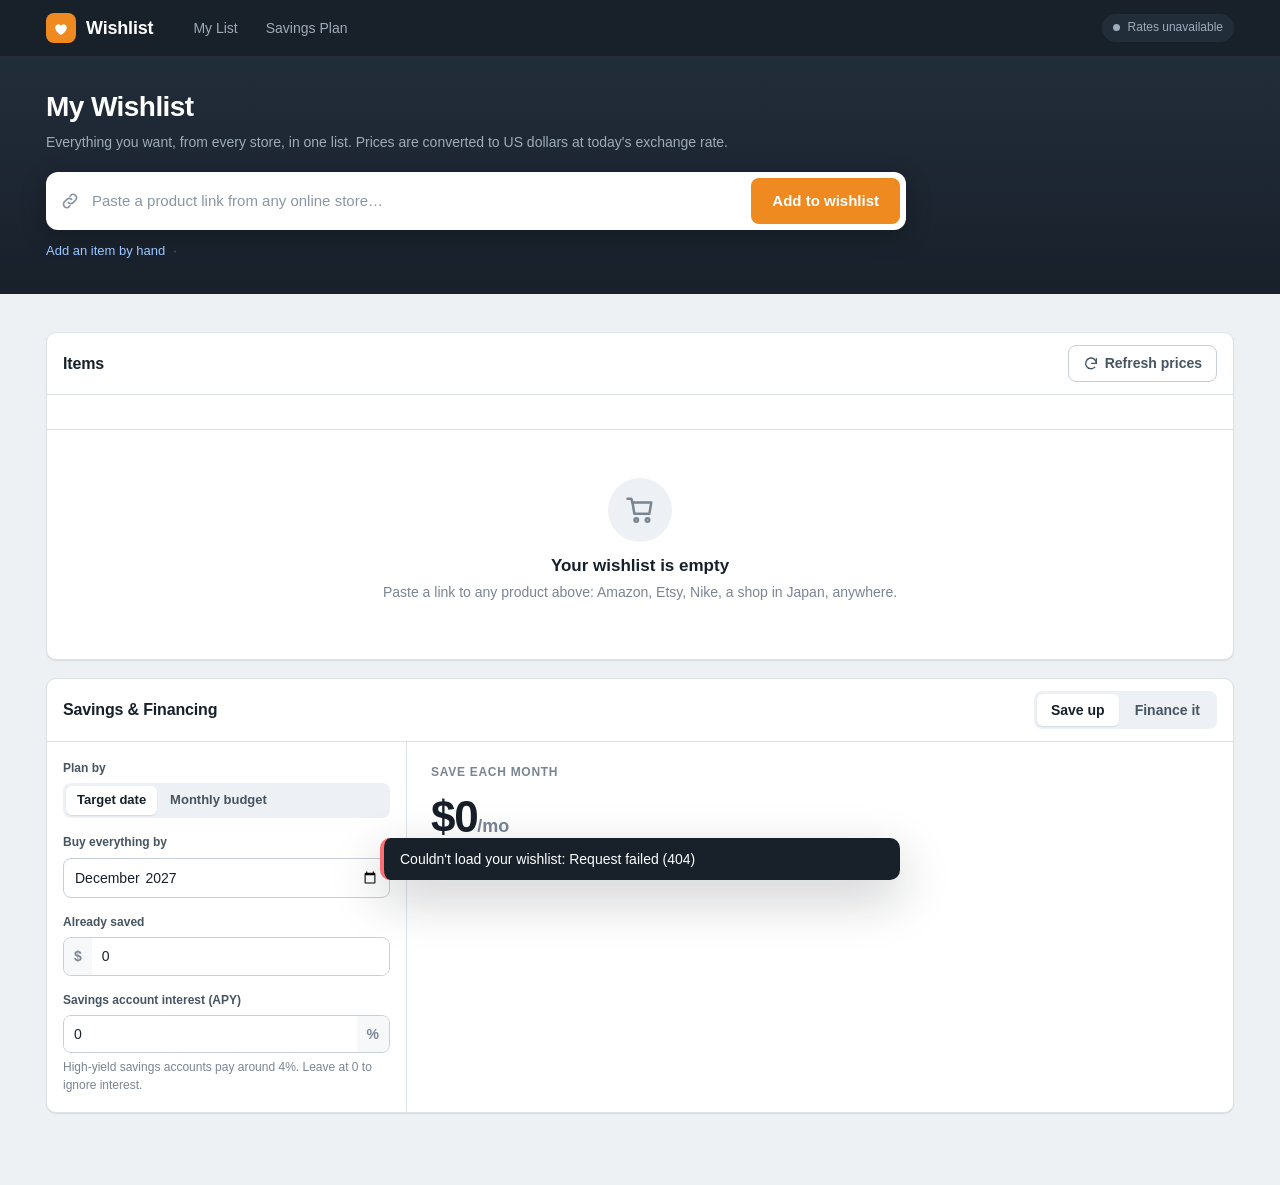
==== public/index.html @ 2a39c7a7 "Build Wishlist app: multi-store wishlist with USD conversion and savings planner - Paste any product" ====
<!doctype html>
<html lang="en">
<head>
  <meta charset="utf-8">
  <meta name="viewport" content="width=device-width, initial-scale=1">
  <title>Wishlist</title>
  <meta name="color-scheme" content="light dark">
  <link rel="icon" href="data:image/svg+xml,%3Csvg xmlns='http://www.w3.org/2000/svg' viewBox='0 0 32 32'%3E%3Crect width='32' height='32' rx='7' fill='%23ee8a1f'/%3E%3Cpath d='M16 24.5s-8-4.6-8-10.2A4.3 4.3 0 0 1 16 12a4.3 4.3 0 0 1 8 2.3c0 5.6-8 10.2-8 10.2z' fill='white'/%3E%3C/svg%3E">
  <link rel="stylesheet" href="styles.css">
</head>
<body>
  <header class="topbar">
    <div class="wrap topbar-inner">
      <a class="brand" href="/">
        <span class="brand-mark" aria-hidden="true">
          <svg viewBox="0 0 24 24"><path d="M12 20.5s-7-4-7-9A3.8 3.8 0 0 1 12 9.3a3.8 3.8 0 0 1 7 2.2c0 5-7 9-7 9z"/></svg>
        </span>
        Wishlist
      </a>
      <nav class="topnav">
        <a href="#list">My List</a>
        <a href="#plan">Savings Plan</a>
      </nav>
      <div class="rates-pill" id="ratesPill" title="Exchange rates">
        <span class="dot"></span><span id="ratesText">Loading rates…</span>
      </div>
    </div>
  </header>

  <div class="hero">
    <div class="wrap">
      <h1>My Wishlist</h1>
      <p>Everything you want, from every store, in one list. Prices are converted to US dollars at today's exchange rate.</p>
      <form id="addForm" class="add-bar" autocomplete="off">
        <svg class="add-icon" viewBox="0 0 24 24" aria-hidden="true"><path d="M10 14a4 4 0 0 0 5.7 0l3-3a4 4 0 0 0-5.7-5.7l-1 1"/><path d="M14 10a4 4 0 0 0-5.7 0l-3 3a4 4 0 0 0 5.7 5.7l1-1"/></svg>
        <input id="urlInput" type="text" inputmode="url" spellcheck="false"
               placeholder="Paste a product link from any online store…" aria-label="Product link">
        <button class="btn btn-buy btn-lg" type="submit">Add to wishlist</button>
      </form>
      <div class="hero-tips">
        <button type="button" class="link-btn" id="addManual">Add an item by hand</button>
        <span class="sep">·</span>
        <details class="bm-tip" id="bmTip">
          <summary>Store blocking lookups? Use the bookmark button</summary>
          <div class="bm-body">
            <p>Some stores (Best Buy, Amazon UK, Newegg…) block automatic lookups. Drag this button to your bookmarks bar, then click it while you're on any product page:</p>
            <a class="bm-button" id="bookmarklet" href="#" title="Drag me to your bookmarks bar">＋ Add to Wishlist</a>
            <p class="muted small">It sends the page you're looking at to this app (only while the app is running).</p>
          </div>
        </details>
      </div>
    </div>
  </div>

  <main class="wrap main">
    <section class="summary" id="summary" aria-live="polite"></section>

    <section class="card" id="list">
      <div class="card-head">
        <h2>Items</h2>
        <div class="card-actions">
          <button type="button" class="btn btn-ghost" id="refreshAll">
            <svg viewBox="0 0 24 24" aria-hidden="true"><path d="M20 11a8 8 0 1 0-2.3 5.7"/><path d="M20 4v7h-7"/></svg>
            <span>Refresh prices</span>
          </button>
        </div>
      </div>
      <div class="table-wrap">
        <table class="parts">
          <thead>
            <tr>
              <th class="c-check"><span class="sr-only">Include in total</span></th>
              <th class="c-item">Item</th>
              <th class="c-store">Store</th>
              <th class="c-price num">Price</th>
              <th class="c-usd num">USD</th>
              <th class="c-qty num">Qty</th>
              <th class="c-buy"><span class="sr-only">Buy</span></th>
              <th class="c-act"><span class="sr-only">Actions</span></th>
            </tr>
          </thead>
          <tbody id="rows"></tbody>
          <tfoot id="foot"></tfoot>
        </table>
      </div>
      <div class="empty" id="empty" hidden>
        <div class="empty-art" aria-hidden="true">
          <svg viewBox="0 0 24 24"><path d="M6 6h15l-1.5 9h-12z"/><path d="M6 6 5 3H2"/><circle cx="9" cy="20" r="1.4"/><circle cx="18" cy="20" r="1.4"/></svg>
        </div>
        <h3>Your wishlist is empty</h3>
        <p>Paste a link to any product above: Amazon, Etsy, Nike, a shop in Japan, anywhere.</p>
      </div>
    </section>

    <section class="card plan" id="plan" data-mode="save" data-planby="date">
      <div class="card-head">
        <h2>Savings &amp; Financing</h2>
        <div class="seg" role="tablist" aria-label="Plan type">
          <button type="button" role="tab" data-mode="save">Save up</button>
          <button type="button" role="tab" data-mode="finance">Finance it</button>
        </div>
      </div>
      <div class="plan-body">
        <div class="plan-inputs">
          <div class="only-save">
            <div class="field">
              <span class="field-label">Plan by</span>
              <div class="seg seg-sm">
                <button type="button" data-planby="date">Target date</button>
                <button type="button" data-planby="budget">Monthly budget</button>
              </div>
            </div>
            <label class="field only-date">
              <span class="field-label">Buy everything by</span>
              <input type="month" data-setting="goalMonth">
            </label>
            <label class="field only-budget">
              <span class="field-label">I can save each month</span>
              <span class="affix"><span>$</span><input type="number" min="0" step="10" data-setting="budget"></span>
            </label>
            <label class="field">
              <span class="field-label">Already saved</span>
              <span class="affix"><span>$</span><input type="number" min="0" step="50" data-setting="saved"></span>
            </label>
            <label class="field">
              <span class="field-label">Savings account interest (APY)</span>
              <span class="affix affix-end"><input type="number" min="0" max="25" step="0.05" data-setting="apy"><span>%</span></span>
              <span class="hint">High-yield savings accounts pay around 4%. Leave at 0 to ignore interest.</span>
            </label>
          </div>
          <div class="only-finance">
            <label class="field">
              <span class="field-label">Down payment</span>
              <span class="affix"><span>$</span><input type="number" min="0" step="50" data-setting="down"></span>
            </label>
            <label class="field">
              <span class="field-label">Interest rate (APR)</span>
              <span class="affix affix-end"><input type="number" min="0" max="60" step="0.01" data-setting="apr"><span>%</span></span>
              <span class="hint">0% for "pay in installments" offers; credit cards are often 20–30%.</span>
            </label>
            <label class="field">
              <span class="field-label">Pay it off over</span>
              <select data-setting="term">
                <option value="3">3 months</option>
                <option value="6">6 months</option>
                <option value="12">12 months</option>
                <option value="18">18 months</option>
                <option value="24">24 months</option>
                <option value="36">36 months</option>
                <option value="48">48 months</option>
                <option value="60">60 months</option>
              </select>
            </label>
          </div>
        </div>
        <div class="plan-result" id="planResult"></div>
      </div>
      <div class="timeline" id="timeline"></div>
    </section>
  </main>

  <footer class="wrap site-foot">
    <span id="footRates"></span>
  </footer>

  <dialog id="editor" class="editor" aria-labelledby="editorTitle">
    <form id="editorForm" novalidate>
      <header class="editor-head">
        <h2 id="editorTitle">Edit item</h2>
        <button type="button" class="icon-btn" data-close aria-label="Close">
          <svg viewBox="0 0 24 24"><path d="M6 6l12 12M18 6 6 18"/></svg>
        </button>
      </header>
      <div class="editor-alert" id="editorAlert" hidden></div>
      <div class="editor-body">
        <div class="editor-preview">
          <div class="thumb thumb-lg" id="editorThumb"></div>
          <div class="editor-usd" id="editorUsd"></div>
        </div>
        <div class="editor-fields">
          <label class="field span2"><span class="field-label">Name</span><input name="title" required></label>
          <label class="field span2"><span class="field-label">Product link</span><input name="url" type="url" required placeholder="https://"></label>
          <label class="field"><span class="field-label">Price</span><input name="price" type="number" step="0.01" min="0"></label>
          <label class="field"><span class="field-label">Currency</span><select name="currency"></select></label>
          <label class="field"><span class="field-label">Original price <em>(before sale)</em></span><input name="originalPrice" type="number" step="0.01" min="0"></label>
          <label class="field"><span class="field-label">Quantity</span><input name="qty" type="number" min="1" step="1"></label>
          <label class="field"><span class="field-label">Store</span><input name="vendor"></label>
          <label class="field"><span class="field-label">Category</span><input name="category" list="categoryList" placeholder="e.g. Tech, Clothes"></label>
          <label class="field"><span class="field-label">Priority</span>
            <select name="priority">
              <option value="high">High</option>
              <option value="medium">Medium</option>
              <option value="low">Low</option>
            </select>
          </label>
          <label class="field"><span class="field-label">Image link</span><input name="image" type="url" placeholder="https://"></label>
          <label class="field span2"><span class="field-label">Notes</span><textarea name="notes" rows="2" placeholder="Size, color, gift idea…"></textarea></label>
        </div>
      </div>
      <p class="editor-error" id="editorError" hidden></p>
      <footer class="editor-foot">
        <button type="button" class="btn btn-ghost" data-close>Cancel</button>
        <button type="submit" class="btn btn-primary">Save</button>
      </footer>
    </form>
  </dialog>
  <datalist id="categoryList"></datalist>
  <div class="toasts" id="toasts" aria-live="polite"></div>

  <script src="app.js"></script>
</body>
</html>
---- public/styles.css ----
:root {
  --bg: #eef1f4;
  --surface: #ffffff;
  --surface-2: #f6f8fa;
  --surface-3: #edf0f4;
  --border: #dde2e8;
  --border-strong: #c7cfd8;
  --text: #17202a;
  --text-2: #475462;
  --muted: #7a8593;
  --link: #1c66c2;
  --nav: #18202a;
  --nav-2: #222d3a;
  --nav-text: #e9eef3;
  --nav-muted: #9eabb9;
  --primary: #2a6fd6;
  --primary-hover: #1f5ebd;
  --buy: #ee8a1f;
  --buy-hover: #d7770f;
  --ok: #24813e;
  --ok-bg: #e5f4e9;
  --ok-border: #b5dcc0;
  --warn: #8f5b00;
  --warn-bg: #fff4d4;
  --warn-border: #efd58b;
  --sale: #cf2b36;
  --sale-bg: #fde6e7;
  --drop: #1e7a43;
  --drop-bg: #e3f3e9;
  --focus: rgba(42, 111, 214, .35);
  --shadow: 0 1px 2px rgba(16, 24, 32, .06), 0 1px 1px rgba(16, 24, 32, .04);
  --shadow-lg: 0 18px 50px rgba(16, 24, 32, .22);
  --radius: 10px;
  --font: -apple-system, BlinkMacSystemFont, "Segoe UI", Roboto, "Helvetica Neue", Arial, sans-serif;
  --mono: ui-monospace, "SF Mono", Menlo, Consolas, monospace;
}

@media (prefers-color-scheme: dark) {
  :root:not([data-theme="light"]) {
    --bg: #0e1319;
    --surface: #161d25;
    --surface-2: #1b232d;
    --surface-3: #212a35;
    --border: #29333f;
    --border-strong: #37424f;
    --text: #e6ebf0;
    --text-2: #b3becb;
    --muted: #8491a0;
    --link: #6ea9f2;
    --nav: #0a0e13;
    --nav-2: #111820;
    --primary: #3b80ea;
    --primary-hover: #5291f0;
    --buy: #f0912a;
    --buy-hover: #f6a24a;
    --ok: #5bc77d;
    --ok-bg: #122b1b;
    --ok-border: #22502f;
    --warn: #f2c25a;
    --warn-bg: #33280c;
    --warn-border: #5a4612;
    --sale: #ff6d75;
    --sale-bg: #3a1619;
    --drop: #5bc77d;
    --drop-bg: #122b1b;
    --shadow: 0 1px 2px rgba(0, 0, 0, .4);
    --shadow-lg: 0 18px 50px rgba(0, 0, 0, .6);
  }
}

* { box-sizing: border-box; }
html { scroll-behavior: smooth; scroll-padding-top: 16px; }
body {
  margin: 0;
  background: var(--bg);
  color: var(--text);
  font: 14px/1.45 var(--font);
  -webkit-font-smoothing: antialiased;
}
a { color: var(--link); text-decoration: none; }
a:hover { text-decoration: underline; }
svg { fill: none; stroke: currentColor; stroke-width: 2; stroke-linecap: round; stroke-linejoin: round; }
button, input, select, textarea { font: inherit; color: inherit; }
.wrap { max-width: 1220px; margin: 0 auto; padding: 0 16px; }
.sr-only { position: absolute; width: 1px; height: 1px; overflow: hidden; clip: rect(0 0 0 0); white-space: nowrap; }
.muted { color: var(--muted); }
.small { font-size: 12px; }
.num { text-align: right; font-variant-numeric: tabular-nums; }

/* ---------- top bar ---------- */
.topbar { background: var(--nav); color: var(--nav-text); border-bottom: 1px solid rgba(255,255,255,.06); }
.topbar-inner { display: flex; align-items: center; gap: 28px; height: 56px; }
.brand { display: flex; align-items: center; gap: 10px; color: #fff; font-weight: 700; font-size: 18px; letter-spacing: -.01em; }
.brand:hover { text-decoration: none; }
.brand-mark { display: grid; place-items: center; width: 30px; height: 30px; border-radius: 8px; background: var(--buy); }
.brand-mark svg { width: 20px; height: 20px; fill: #fff; stroke: none; }
.topnav { display: flex; gap: 4px; }
.topnav a { color: var(--nav-muted); padding: 6px 12px; border-radius: 6px; font-weight: 500; }
.topnav a:hover { color: #fff; background: var(--nav-2); text-decoration: none; }
.rates-pill { margin-left: auto; display: flex; align-items: center; gap: 8px; font-size: 12px; color: var(--nav-muted); background: var(--nav-2); padding: 5px 11px; border-radius: 999px; white-space: nowrap; }
.rates-pill .dot { width: 7px; height: 7px; border-radius: 50%; background: var(--nav-muted); }
.rates-pill.live .dot { background: #4cd17a; box-shadow: 0 0 0 3px rgba(76, 209, 122, .18); }
.rates-pill.stale .dot { background: #f2c25a; }

/* ---------- hero / add bar ---------- */
.hero { background: linear-gradient(180deg, var(--nav-2), var(--nav)); color: var(--nav-text); padding: 30px 0 34px; }
.hero h1 { margin: 0 0 4px; font-size: 28px; letter-spacing: -.02em; color: #fff; }
.hero p { margin: 0 0 20px; color: var(--nav-muted); }
.add-bar { display: flex; align-items: center; gap: 8px; background: #fff; border-radius: 12px; padding: 6px 6px 6px 14px; box-shadow: 0 6px 24px rgba(0,0,0,.25); max-width: 860px; }
.add-icon { width: 20px; height: 20px; color: #8a95a3; flex: none; }
.add-bar input { flex: 1; min-width: 0; border: 0; outline: 0; background: transparent; font-size: 15px; padding: 10px 4px; color: #17202a; }
.add-bar input::placeholder { color: #8a95a3; }
.hero-tips { display: flex; align-items: flex-start; flex-wrap: wrap; gap: 8px; margin-top: 12px; font-size: 13px; color: var(--nav-muted); }
.hero-tips .sep { opacity: .5; }
.hero .link-btn { color: #9cc7ff; }
.bm-tip summary { cursor: pointer; color: #9cc7ff; list-style: none; }
.bm-tip summary::-webkit-details-marker { display: none; }
.bm-tip summary::after { content: " ▾"; font-size: 11px; }
.bm-tip[open] summary::after { content: " ▴"; }
.bm-body { margin-top: 10px; max-width: 560px; background: var(--nav-2); border: 1px solid rgba(255,255,255,.08); border-radius: 10px; padding: 12px 14px; }
.bm-body p { margin: 0 0 10px; color: var(--nav-text); }
.bm-body p.muted { color: var(--nav-muted); margin: 10px 0 0; }
.bm-button { display: inline-block; background: var(--buy); color: #fff; font-weight: 700; padding: 7px 14px; border-radius: 8px; cursor: grab; border: 2px dashed rgba(255,255,255,.55); }
.bm-button:hover { text-decoration: none; background: var(--buy-hover); }

/* ---------- buttons ---------- */
.btn { display: inline-flex; align-items: center; justify-content: center; gap: 6px; border: 1px solid transparent; border-radius: 8px; padding: 7px 14px; font-weight: 600; cursor: pointer; white-space: nowrap; transition: background .15s, border-color .15s, color .15s; }
.btn svg { width: 16px; height: 16px; }
.btn:disabled { opacity: .6; cursor: progress; }
.btn-lg { padding: 11px 20px; font-size: 15px; }
.btn-primary { background: var(--primary); color: #fff; }
.btn-primary:hover { background: var(--primary-hover); }
.btn-buy { background: var(--buy); color: #fff; }
.btn-buy:hover { background: var(--buy-hover); text-decoration: none; }
.btn-ghost { background: var(--surface); border-color: var(--border-strong); color: var(--text-2); }
.btn-ghost:hover { background: var(--surface-2); color: var(--text); }
.link-btn { background: none; border: 0; padding: 0; color: var(--link); cursor: pointer; font-weight: 500; }
.link-btn:hover { text-decoration: underline; }
.icon-btn { display: inline-grid; place-items: center; width: 30px; height: 30px; border-radius: 7px; border: 0; background: transparent; color: var(--muted); cursor: pointer; }
.icon-btn svg { width: 16px; height: 16px; }
.icon-btn:hover { background: var(--surface-3); color: var(--text); }
.icon-btn.danger:hover { background: var(--sale-bg); color: var(--sale); }
.icon-btn.spinning svg { animation: spin .8s linear infinite; }
:focus-visible { outline: 3px solid var(--focus); outline-offset: 1px; }

/* ---------- layout ---------- */
.main { padding-top: 20px; padding-bottom: 40px; display: grid; gap: 18px; }
.card { background: var(--surface); border: 1px solid var(--border); border-radius: var(--radius); box-shadow: var(--shadow); overflow: hidden; }
.card-head { display: flex; align-items: center; justify-content: space-between; gap: 12px; padding: 12px 16px; border-bottom: 1px solid var(--border); flex-wrap: wrap; }
.card-head h2 { margin: 0; font-size: 16px; letter-spacing: -.01em; }
.card-actions { display: flex; gap: 8px; }

/* ---------- summary strip + stats ---------- */
.summary { display: grid; gap: 12px; }
.strip { display: flex; align-items: center; gap: 10px; padding: 11px 16px; border-radius: var(--radius); border: 1px solid; font-weight: 500; }
.strip svg { width: 18px; height: 18px; flex: none; }
.strip.ok { background: var(--ok-bg); border-color: var(--ok-border); color: var(--ok); }
.strip.warn { background: var(--warn-bg); border-color: var(--warn-border); color: var(--warn); }
.strip b { font-weight: 700; }
.stats { display: grid; grid-template-columns: repeat(4, 1fr); gap: 12px; }
.stat { background: var(--surface); border: 1px solid var(--border); border-radius: var(--radius); padding: 14px 16px; box-shadow: var(--shadow); min-width: 0; }
.stat-label { display: block; font-size: 11px; font-weight: 700; text-transform: uppercase; letter-spacing: .06em; color: var(--muted); }
.stat-value { display: block; font-size: 24px; font-weight: 700; letter-spacing: -.02em; margin-top: 4px; font-variant-numeric: tabular-nums; white-space: nowrap; overflow: hidden; text-overflow: ellipsis; }
.stat-value small { font-size: 14px; font-weight: 600; color: var(--muted); }
.stat-sub { display: block; font-size: 12px; color: var(--muted); margin-top: 2px; }
.stat.accent .stat-value { color: var(--buy); }
.stat.good .stat-value { color: var(--drop); }

/* ---------- the parts table ---------- */
.table-wrap { overflow-x: auto; }
table.parts { width: 100%; border-collapse: collapse; }
.parts th, .parts td { padding: 12px 10px; border-bottom: 1px solid var(--border); vertical-align: middle; }
.parts thead th { background: var(--surface-2); font-size: 11px; font-weight: 700; text-transform: uppercase; letter-spacing: .06em; color: var(--muted); text-align: left; padding-top: 9px; padding-bottom: 9px; }
.parts thead th.num { text-align: right; }
.parts tbody tr.item:hover { background: var(--surface-2); }
.c-check { width: 36px; padding-left: 16px !important; }
.c-check input { width: 16px; height: 16px; accent-color: var(--primary); cursor: pointer; }
.c-store { width: 150px; }
.c-price { width: 150px; }
.c-usd { width: 140px; }
.c-qty { width: 70px; }
.c-buy { width: 72px; }
.c-act { width: 110px; text-align: right; white-space: nowrap; padding-right: 12px !important; }

tr.group th { background: var(--surface-3); text-align: left; padding: 8px 16px; font-size: 13px; }
.group-inner { display: flex; align-items: center; gap: 8px; }
.group-name { font-weight: 700; }
.group-count { font-size: 11px; font-weight: 700; color: var(--muted); background: var(--surface); border: 1px solid var(--border); border-radius: 999px; padding: 0 7px; }
.group-total { margin-left: auto; font-weight: 700; font-variant-numeric: tabular-nums; }

.item-cell { display: flex; align-items: center; gap: 14px; min-width: 0; }
.thumb { flex: none; display: grid; place-items: center; width: 64px; height: 64px; border-radius: 8px; background: #fff; border: 1px solid var(--border); overflow: hidden; }
.thumb img { width: 100%; height: 100%; object-fit: contain; }
.thumb-ph { font-size: 22px; font-weight: 700; color: #9aa5b2; background: var(--surface-3); width: 100%; height: 100%; display: grid; place-items: center; }
.thumb-lg { width: 160px; height: 160px; }
.item-meta { min-width: 0; }
.item-title { display: -webkit-box; -webkit-line-clamp: 2; -webkit-box-orient: vertical; overflow: hidden; font-weight: 600; color: var(--text); line-height: 1.35; }
a.item-title:hover { color: var(--link); text-decoration: none; }
.item-sub { display: flex; flex-wrap: wrap; align-items: center; gap: 6px; margin-top: 5px; font-size: 12px; color: var(--muted); }
.item-note { max-width: 360px; white-space: nowrap; overflow: hidden; text-overflow: ellipsis; }
tr.excluded .item-cell, tr.excluded .c-price, tr.excluded .c-usd, tr.excluded .c-store { opacity: .45; }

.store { display: inline-flex; align-items: center; gap: 7px; color: var(--text-2); font-weight: 500; min-width: 0; }
.store span { overflow: hidden; text-overflow: ellipsis; white-space: nowrap; max-width: 120px; }
.fav { width: 16px; height: 16px; border-radius: 3px; flex: none; }

.price { font-weight: 700; font-size: 15px; white-space: nowrap; }
.sub { font-size: 12px; color: var(--muted); white-space: nowrap; }
.was { display: flex; justify-content: flex-end; align-items: center; gap: 6px; margin-top: 3px; font-size: 12px; color: var(--muted); white-space: nowrap; }
.tag { display: inline-flex; align-items: center; gap: 3px; font-size: 11px; font-weight: 700; padding: 1px 7px; border-radius: 999px; white-space: nowrap; }
.tag.sale { background: var(--sale-bg); color: var(--sale); }
.tag.drop { background: var(--drop-bg); color: var(--drop); }
.tag.warn { background: var(--warn-bg); color: var(--warn); }
.tag.prio-high { background: var(--sale-bg); color: var(--sale); }
.tag.prio-medium { background: var(--surface-3); color: var(--text-2); }
.tag.prio-low { background: var(--surface-3); color: var(--muted); }
.tag.cat { background: var(--surface-3); color: var(--text-2); font-weight: 600; }

.qty { width: 54px; padding: 5px 6px; border: 1px solid var(--border-strong); border-radius: 6px; background: var(--surface); text-align: right; }
.btn-buy-sm { padding: 6px 13px; font-size: 13px; }

tr.pending td { background: var(--surface-2); }
.skeleton { background: linear-gradient(90deg, var(--surface-3), var(--surface-2), var(--surface-3)); background-size: 200% 100%; animation: shimmer 1.2s infinite; border: 0; }
.spinner { display: inline-block; width: 12px; height: 12px; border: 2px solid var(--border-strong); border-top-color: var(--primary); border-radius: 50%; animation: spin .7s linear infinite; }
tr.flash td { animation: flash 2.2s ease-out; }

.parts tfoot td { border-bottom: 0; background: var(--surface-2); }
.total-row td { font-size: 15px; font-weight: 700; padding-top: 14px; padding-bottom: 14px; }
.total-row .total-label { padding-left: 16px; }
.total-row .muted { font-weight: 500; font-size: 13px; }
.total-val { font-size: 18px; white-space: nowrap; }
.savings-row td { padding-top: 0; color: var(--drop); font-weight: 600; font-size: 13px; }
.savings-row td.total-label { padding-left: 16px; }

.empty { text-align: center; padding: 48px 16px 56px; color: var(--muted); }
.empty h3 { margin: 12px 0 4px; color: var(--text); font-size: 17px; }
.empty p { margin: 0; }
.empty-art { display: inline-grid; place-items: center; width: 64px; height: 64px; border-radius: 50%; background: var(--surface-3); color: var(--muted); }
.empty-art svg { width: 30px; height: 30px; }

/* ---------- planner ---------- */
.seg { display: inline-flex; background: var(--surface-3); border-radius: 8px; padding: 3px; gap: 2px; }
.seg button { border: 0; background: transparent; padding: 6px 14px; border-radius: 6px; font-weight: 600; color: var(--text-2); cursor: pointer; }
.seg button[aria-selected="true"] { background: var(--surface); color: var(--text); box-shadow: var(--shadow); }
.seg-sm button { padding: 5px 11px; font-size: 13px; }
.plan-body { display: grid; grid-template-columns: minmax(0, 360px) minmax(0, 1fr); }
.plan-inputs { padding: 18px 16px; border-right: 1px solid var(--border); display: grid; gap: 16px; align-content: start; }
.plan-inputs > div { display: grid; gap: 16px; }
.plan[data-mode="save"] .only-finance,
.plan[data-mode="finance"] .only-save,
.plan[data-planby="date"] .only-budget,
.plan[data-planby="budget"] .only-date { display: none !important; }
.field { display: grid; gap: 6px; }
.field-label { font-size: 12px; font-weight: 700; color: var(--text-2); }
.field-label em { font-weight: 500; font-style: normal; color: var(--muted); }
.field input, .field select, .field textarea { width: 100%; padding: 8px 10px; border: 1px solid var(--border-strong); border-radius: 8px; background: var(--surface); }
.field input:focus, .field select:focus, .field textarea:focus { outline: 0; border-color: var(--primary); box-shadow: 0 0 0 3px var(--focus); }
.hint { font-size: 12px; color: var(--muted); }
.affix { display: flex; align-items: stretch; border: 1px solid var(--border-strong); border-radius: 8px; background: var(--surface); overflow: hidden; }
.affix:focus-within { border-color: var(--primary); box-shadow: 0 0 0 3px var(--focus); }
.affix span { display: grid; place-items: center; padding: 0 10px; background: var(--surface-2); color: var(--muted); font-weight: 600; }
.affix input { border: 0 !important; box-shadow: none !important; border-radius: 0; }

.plan-result { padding: 22px 24px; display: grid; gap: 14px; align-content: start; }
.result-label { font-size: 12px; font-weight: 700; text-transform: uppercase; letter-spacing: .06em; color: var(--muted); }
.result-big { font-size: 44px; font-weight: 800; letter-spacing: -.03em; line-height: 1; color: var(--text); font-variant-numeric: tabular-nums; }
.result-big small { font-size: 18px; font-weight: 600; color: var(--muted); letter-spacing: 0; }
.result-sub { color: var(--text-2); font-size: 15px; }
.result-sub b { color: var(--text); }
.facts { display: grid; grid-template-columns: repeat(auto-fit, minmax(130px, 1fr)); gap: 10px; margin: 4px 0 0; }
.facts div { background: var(--surface-2); border: 1px solid var(--border); border-radius: 8px; padding: 10px 12px; }
.facts dt { font-size: 11px; font-weight: 700; text-transform: uppercase; letter-spacing: .05em; color: var(--muted); }
.facts dd { margin: 3px 0 0; font-weight: 700; font-size: 16px; font-variant-numeric: tabular-nums; }
.bar { height: 10px; border-radius: 999px; background: var(--surface-3); overflow: hidden; }
.bar > span { display: block; height: 100%; background: linear-gradient(90deg, var(--buy), #f5b04f); border-radius: inherit; }
.bar-caption { display: flex; justify-content: space-between; font-size: 12px; color: var(--muted); margin-top: 6px; }
.plan-error { color: var(--warn); background: var(--warn-bg); border: 1px solid var(--warn-border); border-radius: 8px; padding: 10px 12px; font-weight: 500; }

.timeline { border-top: 1px solid var(--border); }
.timeline:empty { display: none; }
.timeline h3 { margin: 0; padding: 12px 16px; font-size: 13px; background: var(--surface-2); border-bottom: 1px solid var(--border); display: flex; justify-content: space-between; gap: 12px; flex-wrap: wrap; }
.timeline h3 span { font-weight: 500; color: var(--muted); }
.tl-row { display: grid; grid-template-columns: 96px 40px minmax(0, 1fr) 160px 110px; align-items: center; gap: 12px; padding: 9px 16px; border-bottom: 1px solid var(--border); }
.tl-row:last-child { border-bottom: 0; }
.tl-when { font-weight: 700; font-size: 13px; }
.tl-when.now { color: var(--drop); }
.tl-row .thumb { width: 40px; height: 40px; border-radius: 6px; }
.tl-row .thumb-ph { font-size: 15px; }
.tl-title { white-space: nowrap; overflow: hidden; text-overflow: ellipsis; font-weight: 500; }
.tl-bar .bar { display: block; height: 6px; }
.tl-cum { font-size: 12px; color: var(--muted); text-align: right; font-variant-numeric: tabular-nums; }

/* ---------- editor dialog ---------- */
.editor { width: min(760px, calc(100vw - 32px)); max-height: calc(100vh - 32px); padding: 0; border: 1px solid var(--border); border-radius: 14px; background: var(--surface); color: var(--text); box-shadow: var(--shadow-lg); }
.editor::backdrop { background: rgba(10, 16, 24, .55); backdrop-filter: blur(2px); }
.editor-head { display: flex; align-items: center; justify-content: space-between; padding: 14px 18px; border-bottom: 1px solid var(--border); }
.editor-head h2 { margin: 0; font-size: 17px; }
.editor-alert { margin: 14px 18px 0; padding: 10px 12px; border-radius: 8px; background: var(--warn-bg); border: 1px solid var(--warn-border); color: var(--warn); font-weight: 500; }
.editor-body { display: grid; grid-template-columns: 160px minmax(0, 1fr); gap: 20px; padding: 18px; }
.editor-usd { margin-top: 10px; font-size: 13px; color: var(--muted); text-align: center; }
.editor-usd b { display: block; font-size: 18px; color: var(--text); }
.editor-fields { display: grid; grid-template-columns: 1fr 1fr; gap: 12px 14px; }
.editor-fields .span2 { grid-column: span 2; }
.editor-error { margin: 0 18px; color: var(--sale); font-weight: 600; }
.editor-foot { display: flex; justify-content: flex-end; gap: 8px; padding: 14px 18px; border-top: 1px solid var(--border); background: var(--surface-2); }

/* ---------- toasts ---------- */
.toasts { position: fixed; left: 50%; bottom: 20px; transform: translateX(-50%); display: grid; gap: 8px; z-index: 50; width: min(520px, calc(100vw - 32px)); }
.toast { background: var(--nav); color: #fff; padding: 11px 16px; border-radius: 10px; box-shadow: var(--shadow-lg); font-weight: 500; animation: toast-in .2s ease-out; border-left: 4px solid var(--primary); }
.toast.ok { border-left-color: #4cd17a; }
.toast.warn { border-left-color: #f2c25a; }
.toast.error { border-left-color: #ff6d75; }

.site-foot { padding: 0 16px 32px; color: var(--muted); font-size: 12px; }

@keyframes spin { to { transform: rotate(360deg); } }
@keyframes shimmer { to { background-position: -200% 0; } }
@keyframes flash { 0% { background: rgba(238, 138, 31, .22); } 100% { background: transparent; } }
@keyframes toast-in { from { opacity: 0; transform: translateY(8px); } }

/* ---------- responsive ---------- */
@media (max-width: 980px) {
  .stats { grid-template-columns: repeat(2, 1fr); }
  .plan-body { grid-template-columns: 1fr; }
  .plan-inputs { border-right: 0; border-bottom: 1px solid var(--border); }
  .tl-row { grid-template-columns: 84px 40px minmax(0, 1fr) 100px; }
  .tl-row .tl-bar { display: none; }
}

@media (max-width: 820px) {
  .topnav { display: none; }
  .hero-tips .sep { display: none; }
  .hero-tips { flex-direction: column; gap: 6px; }
  .hero h1 { font-size: 24px; }
  .add-bar { flex-wrap: wrap; padding: 8px; }
  .add-bar .add-icon { display: none; }
  .add-bar input { flex-basis: 100%; padding: 8px; }
  .add-bar .btn { flex: 1; }
  .parts thead { display: none; }
  .parts, .parts tbody, .parts tfoot { display: block; }
  .parts tr.item {
    display: grid;
    grid-template-columns: 26px minmax(0, 1fr) minmax(0, 1fr);
    grid-template-areas:
      "check item item"
      ". price usd"
      ". store qty"
      ". buy act";
    gap: 10px 12px;
    padding: 14px 16px 14px 12px;
    border-bottom: 1px solid var(--border);
  }
  .parts tr.item > td { display: block; padding: 0 !important; border: 0; width: auto; }
  .parts td.c-check { grid-area: check; padding-top: 2px !important; }
  .parts td.c-item { grid-area: item; }
  .parts td.c-price { grid-area: price; text-align: left; }
  .parts td.c-usd { grid-area: usd; }
  .parts td.c-store { grid-area: store; align-self: center; }
  .parts td.c-qty { grid-area: qty; }
  .parts td.c-buy { grid-area: buy; }
  .parts td.c-act { grid-area: act; }
  .parts td.c-price .was { justify-content: flex-start; }
  .parts td[data-label]::before { content: attr(data-label); display: block; font-size: 10px; font-weight: 700; letter-spacing: .06em; text-transform: uppercase; color: var(--muted); margin-bottom: 2px; }
  .parts tr.pending { display: block; padding: 12px; }
  .parts tr.pending td { display: block; border: 0; padding: 0; }
  .parts tr.group { display: block; }
  .parts tr.group th { display: block; }
  .parts tfoot tr { display: flex; justify-content: space-between; align-items: baseline; padding: 0 16px; }
  .parts tfoot td { padding-left: 0 !important; padding-right: 0 !important; }
  .parts tfoot td:empty { display: none; }
  .btn-buy-sm { width: 100%; }
  .editor-body { grid-template-columns: 1fr; }
  .editor-preview { display: flex; align-items: center; gap: 14px; }
  .editor-preview .thumb-lg { width: 88px; height: 88px; }
  .editor-usd { text-align: left; margin: 0; }
  .editor-fields { grid-template-columns: 1fr; }
  .editor-fields .span2 { grid-column: auto; }
  .tl-row { grid-template-columns: 76px minmax(0, 1fr) 90px; }
  .tl-row .thumb { display: none; }
  .result-big { font-size: 36px; }
}

@media (max-width: 480px) {
  .stats { grid-template-columns: 1fr 1fr; gap: 8px; }
  .stat { padding: 12px; }
  .stat-value { font-size: 19px; }
  .rates-pill { font-size: 11px; padding: 4px 9px; }
}

@media (prefers-reduced-motion: reduce) {
  *, *::before, *::after { animation-duration: .01ms !important; transition: none !important; scroll-behavior: auto !important; }
}
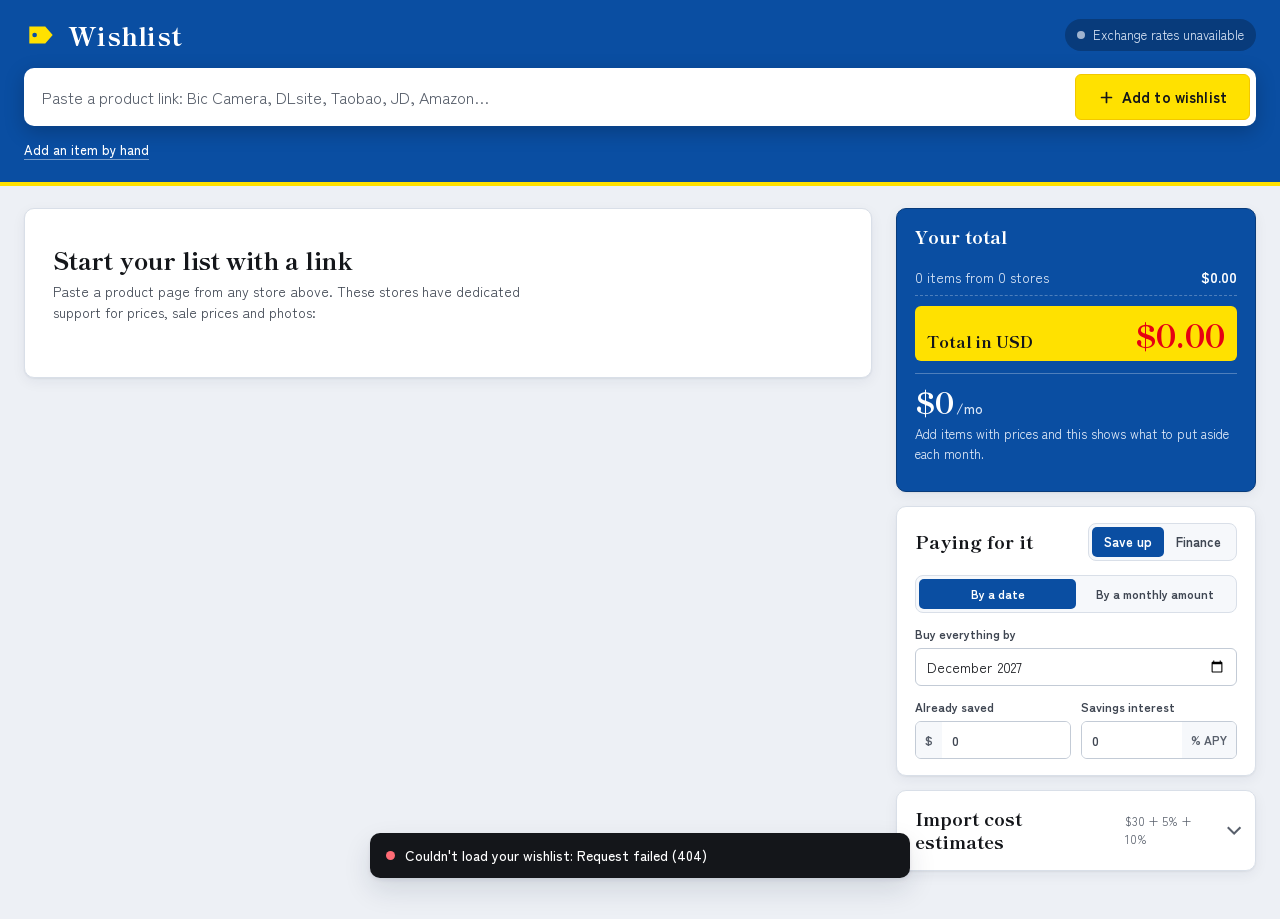
==== commit d3b69bf0: "Redesign as store price cards; add Japanese/Chinese stores and Chrome extension - New look (Impeccab" ====
--- a/public/index.html
+++ b/public/index.html
@@ -4,164 +4,144 @@
   <meta charset="utf-8">
   <meta name="viewport" content="width=device-width, initial-scale=1">
   <title>Wishlist</title>
-  <meta name="color-scheme" content="light dark">
-  <link rel="icon" href="data:image/svg+xml,%3Csvg xmlns='http://www.w3.org/2000/svg' viewBox='0 0 32 32'%3E%3Crect width='32' height='32' rx='7' fill='%23ee8a1f'/%3E%3Cpath d='M16 24.5s-8-4.6-8-10.2A4.3 4.3 0 0 1 16 12a4.3 4.3 0 0 1 8 2.3c0 5.6-8 10.2-8 10.2z' fill='white'/%3E%3C/svg%3E">
+  <meta name="color-scheme" content="light">
+  <link rel="icon" href="data:image/svg+xml,%3Csvg xmlns='http://www.w3.org/2000/svg' viewBox='0 0 32 32'%3E%3Crect width='32' height='32' rx='6' fill='%230A4EA2'/%3E%3Cpath d='M7 9h12l6 7-6 7H7z' fill='%23FFE100'/%3E%3Ccircle cx='11' cy='16' r='2' fill='%230A4EA2'/%3E%3C/svg%3E">
+  <link rel="preconnect" href="https://fonts.googleapis.com">
+  <link rel="preconnect" href="https://fonts.gstatic.com" crossorigin>
+  <link rel="stylesheet" href="https://fonts.googleapis.com/css2?family=Shippori+Mincho+B1:wght@500;700;800&family=Zen+Kaku+Gothic+New:wght@400;500;700&display=swap">
   <link rel="stylesheet" href="styles.css">
 </head>
 <body>
-  <header class="topbar">
-    <div class="wrap topbar-inner">
-      <a class="brand" href="/">
-        <span class="brand-mark" aria-hidden="true">
-          <svg viewBox="0 0 24 24"><path d="M12 20.5s-7-4-7-9A3.8 3.8 0 0 1 12 9.3a3.8 3.8 0 0 1 7 2.2c0 5-7 9-7 9z"/></svg>
-        </span>
-        Wishlist
-      </a>
-      <nav class="topnav">
-        <a href="#list">My List</a>
-        <a href="#plan">Savings Plan</a>
-      </nav>
-      <div class="rates-pill" id="ratesPill" title="Exchange rates">
-        <span class="dot"></span><span id="ratesText">Loading rates…</span>
+  <header class="store-head">
+    <div class="wrap">
+      <div class="head-row">
+        <a class="brand" href="/">
+          <svg class="brand-mark" viewBox="0 0 32 32" aria-hidden="true"><path d="M5 8h15l7 8-7 8H5z"/><circle cx="10" cy="16" r="2.2"/></svg>
+          <span>Wishlist</span>
+        </a>
+        <div class="rates" id="rates" title="Exchange rates">
+          <span class="rates-dot"></span><span id="ratesText">Loading exchange rates…</span>
+        </div>
+      </div>
+      <form id="addForm" class="add-bar" autocomplete="off">
+        <label class="sr-only" for="urlInput">Product link</label>
+        <input id="urlInput" type="text" inputmode="url" spellcheck="false"
+               placeholder="Paste a product link: Bic Camera, DLsite, Taobao, JD, Amazon…">
+        <button class="btn btn-pop" type="submit">
+          <svg viewBox="0 0 24 24" aria-hidden="true"><path d="M12 5v14M5 12h14"/></svg>
+          Add to wishlist
+        </button>
+      </form>
+      <div class="head-links">
+        <button type="button" class="head-link" id="addManual">Add an item by hand</button>
+        <details class="bm" id="bmTip">
+          <summary class="head-link">Bookmark button for stores that block lookups</summary>
+          <div class="bm-body">
+            <p>Taobao, Tmall and JD only show prices to signed-in shoppers, and Bic Camera, Yodobashi, Mercari and Suruga-ya block automatic lookups. Drag this button to your bookmarks bar, then click it on any product page:</p>
+            <a class="bm-button" id="bookmarklet" href="#" title="Drag to your bookmarks bar">
+              <svg viewBox="0 0 24 24" aria-hidden="true"><path d="M12 5v14M5 12h14"/></svg>
+              Add to Wishlist
+            </a>
+            <p class="bm-note">It sends the page you're looking at, as your browser shows it, to this app while it's running.</p>
+          </div>
+        </details>
       </div>
     </div>
   </header>
 
-  <div class="hero">
-    <div class="wrap">
-      <h1>My Wishlist</h1>
-      <p>Everything you want, from every store, in one list. Prices are converted to US dollars at today's exchange rate.</p>
-      <form id="addForm" class="add-bar" autocomplete="off">
-        <svg class="add-icon" viewBox="0 0 24 24" aria-hidden="true"><path d="M10 14a4 4 0 0 0 5.7 0l3-3a4 4 0 0 0-5.7-5.7l-1 1"/><path d="M14 10a4 4 0 0 0-5.7 0l-3 3a4 4 0 0 0 5.7 5.7l1-1"/></svg>
-        <input id="urlInput" type="text" inputmode="url" spellcheck="false"
-               placeholder="Paste a product link from any online store…" aria-label="Product link">
-        <button class="btn btn-buy btn-lg" type="submit">Add to wishlist</button>
-      </form>
-      <div class="hero-tips">
-        <button type="button" class="link-btn" id="addManual">Add an item by hand</button>
-        <span class="sep">·</span>
-        <details class="bm-tip" id="bmTip">
-          <summary>Store blocking lookups? Use the bookmark button</summary>
-          <div class="bm-body">
-            <p>Some stores (Best Buy, Amazon UK, Newegg…) block automatic lookups. Drag this button to your bookmarks bar, then click it while you're on any product page:</p>
-            <a class="bm-button" id="bookmarklet" href="#" title="Drag me to your bookmarks bar">＋ Add to Wishlist</a>
-            <p class="muted small">It sends the page you're looking at to this app (only while the app is running).</p>
-          </div>
-        </details>
-      </div>
-    </div>
-  </div>
-
-  <main class="wrap main">
-    <section class="summary" id="summary" aria-live="polite"></section>
-
-    <section class="card" id="list">
-      <div class="card-head">
-        <h2>Items</h2>
-        <div class="card-actions">
-          <button type="button" class="btn btn-ghost" id="refreshAll">
+  <div class="wrap layout">
+    <main class="shelf" id="shelf">
+      <div class="shelf-bar">
+        <div class="tabs" id="tabs" role="tablist" aria-label="Categories"></div>
+        <div class="shelf-tools">
+          <label class="sort">
+            <span>Sort</span>
+            <select id="sort">
+              <option value="newest">Newest first</option>
+              <option value="priority">Priority</option>
+              <option value="high">Price: high to low</option>
+              <option value="low">Price: low to high</option>
+              <option value="store">Store</option>
+            </select>
+          </label>
+          <button type="button" class="btn btn-quiet" id="refreshAll">
             <svg viewBox="0 0 24 24" aria-hidden="true"><path d="M20 11a8 8 0 1 0-2.3 5.7"/><path d="M20 4v7h-7"/></svg>
             <span>Refresh prices</span>
           </button>
         </div>
       </div>
-      <div class="table-wrap">
-        <table class="parts">
-          <thead>
-            <tr>
-              <th class="c-check"><span class="sr-only">Include in total</span></th>
-              <th class="c-item">Item</th>
-              <th class="c-store">Store</th>
-              <th class="c-price num">Price</th>
-              <th class="c-usd num">USD</th>
-              <th class="c-qty num">Qty</th>
-              <th class="c-buy"><span class="sr-only">Buy</span></th>
-              <th class="c-act"><span class="sr-only">Actions</span></th>
-            </tr>
-          </thead>
-          <tbody id="rows"></tbody>
-          <tfoot id="foot"></tfoot>
-        </table>
-      </div>
-      <div class="empty" id="empty" hidden>
-        <div class="empty-art" aria-hidden="true">
-          <svg viewBox="0 0 24 24"><path d="M6 6h15l-1.5 9h-12z"/><path d="M6 6 5 3H2"/><circle cx="9" cy="20" r="1.4"/><circle cx="18" cy="20" r="1.4"/></svg>
+      <div id="notice"></div>
+      <div class="grid" id="grid" aria-live="polite"></div>
+      <section class="empty" id="empty" hidden>
+        <h2>Start your list with a link</h2>
+        <p>Paste a product page from any store above. These stores have dedicated support for prices, sale prices and photos:</p>
+        <div class="store-chips" id="storeChips"></div>
+      </section>
+    </main>
+
+    <aside class="register" id="register" aria-label="Totals and plan">
+      <section class="reg-card till" aria-label="Your total">
+        <h2 class="reg-title">Your total</h2>
+        <dl class="receipt" id="receipt"></dl>
+        <div class="readout" id="planResult" aria-live="polite"></div>
+        <p class="reg-rates" id="regRates"></p>
+      </section>
+
+      <section class="reg-card plan" id="plan" data-mode="save" data-planby="date">
+        <div class="plan-head">
+          <h2 class="reg-title">Paying for it</h2>
+          <div class="seg" role="tablist" aria-label="Plan type">
+            <button type="button" role="tab" data-mode="save">Save up</button>
+            <button type="button" role="tab" data-mode="finance">Finance</button>
+          </div>
         </div>
-        <h3>Your wishlist is empty</h3>
-        <p>Paste a link to any product above: Amazon, Etsy, Nike, a shop in Japan, anywhere.</p>
-      </div>
-    </section>
-
-    <section class="card plan" id="plan" data-mode="save" data-planby="date">
-      <div class="card-head">
-        <h2>Savings &amp; Financing</h2>
-        <div class="seg" role="tablist" aria-label="Plan type">
-          <button type="button" role="tab" data-mode="save">Save up</button>
-          <button type="button" role="tab" data-mode="finance">Finance it</button>
-        </div>
-      </div>
-      <div class="plan-body">
-        <div class="plan-inputs">
+        <div class="plan-fields">
           <div class="only-save">
-            <div class="field">
-              <span class="field-label">Plan by</span>
-              <div class="seg seg-sm">
-                <button type="button" data-planby="date">Target date</button>
-                <button type="button" data-planby="budget">Monthly budget</button>
-              </div>
+            <div class="seg seg-sm" role="tablist" aria-label="Plan by">
+              <button type="button" data-planby="date">By a date</button>
+              <button type="button" data-planby="budget">By a monthly amount</button>
             </div>
-            <label class="field only-date">
-              <span class="field-label">Buy everything by</span>
-              <input type="month" data-setting="goalMonth">
-            </label>
-            <label class="field only-budget">
-              <span class="field-label">I can save each month</span>
-              <span class="affix"><span>$</span><input type="number" min="0" step="10" data-setting="budget"></span>
-            </label>
-            <label class="field">
-              <span class="field-label">Already saved</span>
-              <span class="affix"><span>$</span><input type="number" min="0" step="50" data-setting="saved"></span>
-            </label>
-            <label class="field">
-              <span class="field-label">Savings account interest (APY)</span>
-              <span class="affix affix-end"><input type="number" min="0" max="25" step="0.05" data-setting="apy"><span>%</span></span>
-              <span class="hint">High-yield savings accounts pay around 4%. Leave at 0 to ignore interest.</span>
-            </label>
+            <label class="field only-date"><span>Buy everything by</span><input type="month" data-setting="goalMonth"></label>
+            <label class="field only-budget"><span>I can save each month</span><span class="affix"><i>$</i><input type="number" min="0" step="10" data-setting="budget"></span></label>
+            <div class="field-row">
+              <label class="field"><span>Already saved</span><span class="affix"><i>$</i><input type="number" min="0" step="50" data-setting="saved"></span></label>
+              <label class="field"><span>Savings interest</span><span class="affix"><input type="number" min="0" max="25" step="0.05" data-setting="apy"><i>% APY</i></span></label>
+            </div>
           </div>
           <div class="only-finance">
-            <label class="field">
-              <span class="field-label">Down payment</span>
-              <span class="affix"><span>$</span><input type="number" min="0" step="50" data-setting="down"></span>
-            </label>
-            <label class="field">
-              <span class="field-label">Interest rate (APR)</span>
-              <span class="affix affix-end"><input type="number" min="0" max="60" step="0.01" data-setting="apr"><span>%</span></span>
-              <span class="hint">0% for "pay in installments" offers; credit cards are often 20–30%.</span>
-            </label>
-            <label class="field">
-              <span class="field-label">Pay it off over</span>
+            <div class="field-row">
+              <label class="field"><span>Down payment</span><span class="affix"><i>$</i><input type="number" min="0" step="50" data-setting="down"></span></label>
+              <label class="field"><span>Interest rate</span><span class="affix"><input type="number" min="0" max="60" step="0.01" data-setting="apr"><i>% APR</i></span></label>
+            </div>
+            <label class="field"><span>Pay it off over</span>
               <select data-setting="term">
-                <option value="3">3 months</option>
-                <option value="6">6 months</option>
-                <option value="12">12 months</option>
-                <option value="18">18 months</option>
-                <option value="24">24 months</option>
-                <option value="36">36 months</option>
-                <option value="48">48 months</option>
-                <option value="60">60 months</option>
+                <option value="3">3 months</option><option value="6">6 months</option>
+                <option value="12">12 months</option><option value="18">18 months</option>
+                <option value="24">24 months</option><option value="36">36 months</option>
+                <option value="48">48 months</option><option value="60">60 months</option>
               </select>
             </label>
           </div>
         </div>
-        <div class="plan-result" id="planResult"></div>
-      </div>
-      <div class="timeline" id="timeline"></div>
-    </section>
-  </main>
+        <ol class="months" id="months"></ol>
+      </section>
 
-  <footer class="wrap site-foot">
-    <span id="footRates"></span>
-  </footer>
+      <details class="reg-card import-set" id="importSet">
+        <summary>
+          <span class="reg-title">Import cost estimates</span>
+          <span class="import-sum" id="importSum"></span>
+        </summary>
+        <p class="hint">Used for items set to Import. These are your own estimates, not quotes.</p>
+        <label class="field"><span>Shipping per item</span><span class="affix"><i>$</i><input type="number" min="0" step="1" data-setting="importShipping"></span></label>
+        <div class="field-row">
+          <label class="field"><span>Proxy / service fee</span><span class="affix"><input type="number" min="0" max="100" step="0.5" data-setting="importFeePct"><i>%</i></span></label>
+          <label class="field"><span>Duty and taxes</span><span class="affix"><input type="number" min="0" max="200" step="0.5" data-setting="importDutyPct"><i>%</i></span></label>
+        </div>
+      </details>
+    </aside>
+  </div>
+
+  <div class="mobile-total" id="mobileTotal" hidden></div>
 
   <dialog id="editor" class="editor" aria-labelledby="editorTitle">
     <form id="editorForm" novalidate>
@@ -171,36 +151,36 @@
           <svg viewBox="0 0 24 24"><path d="M6 6l12 12M18 6 6 18"/></svg>
         </button>
       </header>
-      <div class="editor-alert" id="editorAlert" hidden></div>
+      <p class="editor-alert" id="editorAlert" hidden></p>
       <div class="editor-body">
-        <div class="editor-preview">
-          <div class="thumb thumb-lg" id="editorThumb"></div>
+        <div class="editor-side">
+          <div class="plate plate-lg" id="editorThumb"></div>
           <div class="editor-usd" id="editorUsd"></div>
         </div>
         <div class="editor-fields">
-          <label class="field span2"><span class="field-label">Name</span><input name="title" required></label>
-          <label class="field span2"><span class="field-label">Product link</span><input name="url" type="url" required placeholder="https://"></label>
-          <label class="field"><span class="field-label">Price</span><input name="price" type="number" step="0.01" min="0"></label>
-          <label class="field"><span class="field-label">Currency</span><select name="currency"></select></label>
-          <label class="field"><span class="field-label">Original price <em>(before sale)</em></span><input name="originalPrice" type="number" step="0.01" min="0"></label>
-          <label class="field"><span class="field-label">Quantity</span><input name="qty" type="number" min="1" step="1"></label>
-          <label class="field"><span class="field-label">Store</span><input name="vendor"></label>
-          <label class="field"><span class="field-label">Category</span><input name="category" list="categoryList" placeholder="e.g. Tech, Clothes"></label>
-          <label class="field"><span class="field-label">Priority</span>
-            <select name="priority">
-              <option value="high">High</option>
-              <option value="medium">Medium</option>
-              <option value="low">Low</option>
-            </select>
+          <label class="field span2"><span>Name</span><input name="title" required></label>
+          <label class="field span2"><span>Product link</span><input name="url" type="url" required placeholder="https://"></label>
+          <label class="field"><span>Price</span><input name="price" type="number" step="0.01" min="0"></label>
+          <label class="field"><span>Currency</span><select name="currency"></select></label>
+          <label class="field"><span>Regular price, before sale</span><input name="originalPrice" type="number" step="0.01" min="0"></label>
+          <label class="field"><span>Quantity</span><input name="qty" type="number" min="1" step="1"></label>
+          <label class="field"><span>How you'll buy it</span>
+            <select name="mode"><option value="domestic">Domestic (store price)</option><option value="import">Import (add shipping, fees, duty)</option></select>
           </label>
-          <label class="field"><span class="field-label">Image link</span><input name="image" type="url" placeholder="https://"></label>
-          <label class="field span2"><span class="field-label">Notes</span><textarea name="notes" rows="2" placeholder="Size, color, gift idea…"></textarea></label>
+          <label class="field"><span>Shipping for this item, USD</span><input name="shipping" type="number" step="0.01" min="0" placeholder="Default"></label>
+          <label class="field"><span>Store</span><input name="vendor"></label>
+          <label class="field"><span>Category</span><input name="category" list="categoryList" placeholder="Games, Figures, Tech…"></label>
+          <label class="field"><span>Priority</span>
+            <select name="priority"><option value="high">High</option><option value="medium">Medium</option><option value="low">Low</option></select>
+          </label>
+          <label class="field"><span>Image link</span><input name="image" type="url" placeholder="https://"></label>
+          <label class="field span2"><span>Notes</span><textarea name="notes" rows="2" placeholder="Size, color, edition…"></textarea></label>
         </div>
       </div>
       <p class="editor-error" id="editorError" hidden></p>
       <footer class="editor-foot">
-        <button type="button" class="btn btn-ghost" data-close>Cancel</button>
-        <button type="submit" class="btn btn-primary">Save</button>
+        <button type="button" class="btn btn-quiet" data-close>Cancel</button>
+        <button type="submit" class="btn btn-blue">Save item</button>
       </footer>
     </form>
   </dialog>
--- a/public/styles.css
+++ b/public/styles.css
@@ -1,392 +1,384 @@
+/* Wishlist: the electronics-store price card.
+   White shelf cards on a cool floor, store-blue shell, POP-yellow price cards with red mincho numerals. */
+
 :root {
-  --bg: #eef1f4;
-  --surface: #ffffff;
-  --surface-2: #f6f8fa;
-  --surface-3: #edf0f4;
-  --border: #dde2e8;
-  --border-strong: #c7cfd8;
-  --text: #17202a;
-  --text-2: #475462;
-  --muted: #7a8593;
-  --link: #1c66c2;
-  --nav: #18202a;
-  --nav-2: #222d3a;
-  --nav-text: #e9eef3;
-  --nav-muted: #9eabb9;
-  --primary: #2a6fd6;
-  --primary-hover: #1f5ebd;
-  --buy: #ee8a1f;
-  --buy-hover: #d7770f;
-  --ok: #24813e;
-  --ok-bg: #e5f4e9;
-  --ok-border: #b5dcc0;
-  --warn: #8f5b00;
-  --warn-bg: #fff4d4;
-  --warn-border: #efd58b;
-  --sale: #cf2b36;
-  --sale-bg: #fde6e7;
-  --drop: #1e7a43;
-  --drop-bg: #e3f3e9;
-  --focus: rgba(42, 111, 214, .35);
-  --shadow: 0 1px 2px rgba(16, 24, 32, .06), 0 1px 1px rgba(16, 24, 32, .04);
-  --shadow-lg: 0 18px 50px rgba(16, 24, 32, .22);
-  --radius: 10px;
-  --font: -apple-system, BlinkMacSystemFont, "Segoe UI", Roboto, "Helvetica Neue", Arial, sans-serif;
-  --mono: ui-monospace, "SF Mono", Menlo, Consolas, monospace;
-}
-
-@media (prefers-color-scheme: dark) {
-  :root:not([data-theme="light"]) {
-    --bg: #0e1319;
-    --surface: #161d25;
-    --surface-2: #1b232d;
-    --surface-3: #212a35;
-    --border: #29333f;
-    --border-strong: #37424f;
-    --text: #e6ebf0;
-    --text-2: #b3becb;
-    --muted: #8491a0;
-    --link: #6ea9f2;
-    --nav: #0a0e13;
-    --nav-2: #111820;
-    --primary: #3b80ea;
-    --primary-hover: #5291f0;
-    --buy: #f0912a;
-    --buy-hover: #f6a24a;
-    --ok: #5bc77d;
-    --ok-bg: #122b1b;
-    --ok-border: #22502f;
-    --warn: #f2c25a;
-    --warn-bg: #33280c;
-    --warn-border: #5a4612;
-    --sale: #ff6d75;
-    --sale-bg: #3a1619;
-    --drop: #5bc77d;
-    --drop-bg: #122b1b;
-    --shadow: 0 1px 2px rgba(0, 0, 0, .4);
-    --shadow-lg: 0 18px 50px rgba(0, 0, 0, .6);
-  }
+  --floor: #edf0f5;
+  --shelf: #ffffff;
+  --shelf-2: #f6f8fb;
+  --line: #d9dfe8;
+  --line-strong: #c3cbd6;
+  --ink: #14161a;
+  --ink-2: #3f4652;
+  --ink-3: #59606c;
+
+  --blue: #0a4ea2;
+  --blue-deep: #083b7b;
+  --blue-tint: #e6eefa;
+  --blue-line: #b9cdec;
+
+  --pop: #ffe100;
+  --pop-deep: #f2c700;
+  --pop-tint: #fff8c2;
+  --red: #e60012;
+  --red-ink: #b3000e;
+  --green: #00813a;
+
+  --jp: #e60012;
+  --cn: #c8102e;
+
+  --mincho: "Shippori Mincho B1", "Hiragino Mincho ProN", "Yu Mincho", "YuMincho", "Noto Serif JP", serif;
+  --gothic: "Zen Kaku Gothic New", "Hiragino Kaku Gothic ProN", "Hiragino Sans", "Yu Gothic", system-ui, sans-serif;
+
+  --r: 10px;
+  --r-sm: 6px;
+  --lift: 0 1px 2px rgba(10, 30, 60, .06), 0 4px 14px rgba(10, 30, 60, .06);
+  --lift-hi: 0 2px 4px rgba(10, 30, 60, .08), 0 12px 28px rgba(10, 30, 60, .12);
+  --focus: 0 0 0 3px rgba(10, 78, 162, .35);
 }
 
 * { box-sizing: border-box; }
-html { scroll-behavior: smooth; scroll-padding-top: 16px; }
+html { scroll-behavior: smooth; -webkit-text-size-adjust: 100%; }
 body {
   margin: 0;
-  background: var(--bg);
-  color: var(--text);
-  font: 14px/1.45 var(--font);
+  background: var(--floor);
+  color: var(--ink);
+  font: 400 14px/1.5 var(--gothic);
+  font-variant-numeric: tabular-nums;
   -webkit-font-smoothing: antialiased;
-}
-a { color: var(--link); text-decoration: none; }
-a:hover { text-decoration: underline; }
+  caret-color: var(--blue);
+  scrollbar-color: var(--line-strong) transparent;
+}
+::selection { background: var(--pop); color: var(--ink); }
+a { color: var(--blue); text-underline-offset: 3px; }
 svg { fill: none; stroke: currentColor; stroke-width: 2; stroke-linecap: round; stroke-linejoin: round; }
 button, input, select, textarea { font: inherit; color: inherit; }
-.wrap { max-width: 1220px; margin: 0 auto; padding: 0 16px; }
+:focus-visible { outline: none; box-shadow: var(--focus); border-radius: var(--r-sm); }
+.wrap { max-width: 1320px; margin: 0 auto; padding: 0 24px; }
 .sr-only { position: absolute; width: 1px; height: 1px; overflow: hidden; clip: rect(0 0 0 0); white-space: nowrap; }
-.muted { color: var(--muted); }
-.small { font-size: 12px; }
-.num { text-align: right; font-variant-numeric: tabular-nums; }
-
-/* ---------- top bar ---------- */
-.topbar { background: var(--nav); color: var(--nav-text); border-bottom: 1px solid rgba(255,255,255,.06); }
-.topbar-inner { display: flex; align-items: center; gap: 28px; height: 56px; }
-.brand { display: flex; align-items: center; gap: 10px; color: #fff; font-weight: 700; font-size: 18px; letter-spacing: -.01em; }
-.brand:hover { text-decoration: none; }
-.brand-mark { display: grid; place-items: center; width: 30px; height: 30px; border-radius: 8px; background: var(--buy); }
-.brand-mark svg { width: 20px; height: 20px; fill: #fff; stroke: none; }
-.topnav { display: flex; gap: 4px; }
-.topnav a { color: var(--nav-muted); padding: 6px 12px; border-radius: 6px; font-weight: 500; }
-.topnav a:hover { color: #fff; background: var(--nav-2); text-decoration: none; }
-.rates-pill { margin-left: auto; display: flex; align-items: center; gap: 8px; font-size: 12px; color: var(--nav-muted); background: var(--nav-2); padding: 5px 11px; border-radius: 999px; white-space: nowrap; }
-.rates-pill .dot { width: 7px; height: 7px; border-radius: 50%; background: var(--nav-muted); }
-.rates-pill.live .dot { background: #4cd17a; box-shadow: 0 0 0 3px rgba(76, 209, 122, .18); }
-.rates-pill.stale .dot { background: #f2c25a; }
-
-/* ---------- hero / add bar ---------- */
-.hero { background: linear-gradient(180deg, var(--nav-2), var(--nav)); color: var(--nav-text); padding: 30px 0 34px; }
-.hero h1 { margin: 0 0 4px; font-size: 28px; letter-spacing: -.02em; color: #fff; }
-.hero p { margin: 0 0 20px; color: var(--nav-muted); }
-.add-bar { display: flex; align-items: center; gap: 8px; background: #fff; border-radius: 12px; padding: 6px 6px 6px 14px; box-shadow: 0 6px 24px rgba(0,0,0,.25); max-width: 860px; }
-.add-icon { width: 20px; height: 20px; color: #8a95a3; flex: none; }
-.add-bar input { flex: 1; min-width: 0; border: 0; outline: 0; background: transparent; font-size: 15px; padding: 10px 4px; color: #17202a; }
-.add-bar input::placeholder { color: #8a95a3; }
-.hero-tips { display: flex; align-items: flex-start; flex-wrap: wrap; gap: 8px; margin-top: 12px; font-size: 13px; color: var(--nav-muted); }
-.hero-tips .sep { opacity: .5; }
-.hero .link-btn { color: #9cc7ff; }
-.bm-tip summary { cursor: pointer; color: #9cc7ff; list-style: none; }
-.bm-tip summary::-webkit-details-marker { display: none; }
-.bm-tip summary::after { content: " ▾"; font-size: 11px; }
-.bm-tip[open] summary::after { content: " ▴"; }
-.bm-body { margin-top: 10px; max-width: 560px; background: var(--nav-2); border: 1px solid rgba(255,255,255,.08); border-radius: 10px; padding: 12px 14px; }
-.bm-body p { margin: 0 0 10px; color: var(--nav-text); }
-.bm-body p.muted { color: var(--nav-muted); margin: 10px 0 0; }
-.bm-button { display: inline-block; background: var(--buy); color: #fff; font-weight: 700; padding: 7px 14px; border-radius: 8px; cursor: grab; border: 2px dashed rgba(255,255,255,.55); }
-.bm-button:hover { text-decoration: none; background: var(--buy-hover); }
+[hidden] { display: none !important; }
 
 /* ---------- buttons ---------- */
-.btn { display: inline-flex; align-items: center; justify-content: center; gap: 6px; border: 1px solid transparent; border-radius: 8px; padding: 7px 14px; font-weight: 600; cursor: pointer; white-space: nowrap; transition: background .15s, border-color .15s, color .15s; }
-.btn svg { width: 16px; height: 16px; }
-.btn:disabled { opacity: .6; cursor: progress; }
-.btn-lg { padding: 11px 20px; font-size: 15px; }
-.btn-primary { background: var(--primary); color: #fff; }
-.btn-primary:hover { background: var(--primary-hover); }
-.btn-buy { background: var(--buy); color: #fff; }
-.btn-buy:hover { background: var(--buy-hover); text-decoration: none; }
-.btn-ghost { background: var(--surface); border-color: var(--border-strong); color: var(--text-2); }
-.btn-ghost:hover { background: var(--surface-2); color: var(--text); }
-.link-btn { background: none; border: 0; padding: 0; color: var(--link); cursor: pointer; font-weight: 500; }
-.link-btn:hover { text-decoration: underline; }
-.icon-btn { display: inline-grid; place-items: center; width: 30px; height: 30px; border-radius: 7px; border: 0; background: transparent; color: var(--muted); cursor: pointer; }
-.icon-btn svg { width: 16px; height: 16px; }
-.icon-btn:hover { background: var(--surface-3); color: var(--text); }
-.icon-btn.danger:hover { background: var(--sale-bg); color: var(--sale); }
-.icon-btn.spinning svg { animation: spin .8s linear infinite; }
-:focus-visible { outline: 3px solid var(--focus); outline-offset: 1px; }
+.btn {
+  display: inline-flex; align-items: center; justify-content: center; gap: 7px;
+  min-height: 38px; padding: 0 16px; border: 1px solid transparent; border-radius: var(--r-sm);
+  font-weight: 700; letter-spacing: .01em; cursor: pointer; white-space: nowrap; text-decoration: none;
+  transition: background-color .15s, border-color .15s, box-shadow .15s, transform .1s;
+}
+.btn svg { width: 17px; height: 17px; stroke-width: 2.4; }
+.btn:active { transform: translateY(1px); }
+.btn:disabled { opacity: .55; cursor: progress; }
+.btn-pop { background: var(--pop); color: var(--ink); border-color: var(--pop-deep); }
+.btn-pop:hover { background: #ffea3d; }
+.btn-blue { background: var(--blue); color: #fff; }
+.btn-blue:hover { background: var(--blue-deep); }
+.btn-quiet { background: var(--shelf); color: var(--ink-2); border-color: var(--line-strong); }
+.btn-quiet:hover { border-color: var(--blue-line); color: var(--blue); background: var(--blue-tint); }
+.icon-btn {
+  display: inline-grid; place-items: center; width: 34px; height: 34px; padding: 0;
+  border: 1px solid transparent; border-radius: var(--r-sm); background: transparent; color: var(--ink-3); cursor: pointer;
+}
+.icon-btn svg { width: 17px; height: 17px; }
+.icon-btn:hover { background: var(--blue-tint); color: var(--blue); }
+.icon-btn.danger:hover { background: #fde8ea; color: var(--red-ink); }
+.icon-btn.spin svg { animation: spin .8s linear infinite; }
+
+/* ---------- store header ---------- */
+.store-head { background: var(--blue); color: #fff; padding: 18px 0 20px; border-bottom: 4px solid var(--pop); }
+.head-row { display: flex; align-items: center; justify-content: space-between; flex-wrap: wrap; gap: 10px 16px; margin-bottom: 16px; }
+.brand { display: inline-flex; align-items: center; gap: 10px; color: #fff; text-decoration: none; font: 800 26px/1 var(--mincho); letter-spacing: .01em; }
+.brand-mark { width: 34px; height: 34px; stroke: none; }
+.brand-mark path { fill: var(--pop); }
+.brand-mark circle { fill: var(--blue); }
+.rates { display: inline-flex; align-items: center; gap: 8px; max-width: 100%; padding: 6px 12px; border-radius: 999px; background: var(--blue-deep); font-size: 13px; color: #dce7f7; white-space: nowrap; }
+#ratesText { overflow: hidden; text-overflow: ellipsis; }
+.rates-dot { width: 8px; height: 8px; border-radius: 50%; background: #9fb3cf; }
+.rates.live .rates-dot { background: #5fe08f; }
+.rates.stale .rates-dot { background: var(--pop); }
+
+.add-bar { display: flex; gap: 8px; padding: 6px; background: #fff; border-radius: var(--r); box-shadow: 0 6px 20px rgba(0, 0, 0, .22); }
+.add-bar input { flex: 1; min-width: 0; border: 0; outline: 0; padding: 0 12px; font-size: 16px; color: var(--ink); background: transparent; }
+.add-bar input::placeholder { color: var(--ink-3); }
+.add-bar .btn { min-height: 46px; padding: 0 22px; font-size: 15px; }
+.head-links { display: flex; flex-wrap: wrap; align-items: flex-start; gap: 6px 22px; margin-top: 12px; }
+.head-link { background: none; border: 0; padding: 2px 0; color: #fff; font-weight: 500; font-size: 13px; cursor: pointer; text-decoration: underline; text-decoration-color: rgba(255,255,255,.45); text-underline-offset: 4px; list-style: none; }
+.head-link:hover { text-decoration-color: var(--pop); }
+.bm summary::-webkit-details-marker { display: none; }
+.bm-body { margin-top: 10px; max-width: 620px; padding: 14px 16px; border-radius: var(--r); background: var(--blue-deep); font-size: 13px; line-height: 1.6; }
+.bm-body p { margin: 0 0 12px; }
+.bm-note { color: #c9d7ec; margin: 12px 0 0 !important; }
+.bm-button { display: inline-flex; align-items: center; gap: 6px; padding: 8px 16px; border-radius: var(--r-sm); background: var(--pop); color: var(--ink); font-weight: 700; text-decoration: none; cursor: grab; border: 2px dashed var(--ink); }
+.bm-button svg { width: 15px; height: 15px; stroke-width: 2.6; }
 
 /* ---------- layout ---------- */
-.main { padding-top: 20px; padding-bottom: 40px; display: grid; gap: 18px; }
-.card { background: var(--surface); border: 1px solid var(--border); border-radius: var(--radius); box-shadow: var(--shadow); overflow: hidden; }
-.card-head { display: flex; align-items: center; justify-content: space-between; gap: 12px; padding: 12px 16px; border-bottom: 1px solid var(--border); flex-wrap: wrap; }
-.card-head h2 { margin: 0; font-size: 16px; letter-spacing: -.01em; }
-.card-actions { display: flex; gap: 8px; }
-
-/* ---------- summary strip + stats ---------- */
-.summary { display: grid; gap: 12px; }
-.strip { display: flex; align-items: center; gap: 10px; padding: 11px 16px; border-radius: var(--radius); border: 1px solid; font-weight: 500; }
-.strip svg { width: 18px; height: 18px; flex: none; }
-.strip.ok { background: var(--ok-bg); border-color: var(--ok-border); color: var(--ok); }
-.strip.warn { background: var(--warn-bg); border-color: var(--warn-border); color: var(--warn); }
-.strip b { font-weight: 700; }
-.stats { display: grid; grid-template-columns: repeat(4, 1fr); gap: 12px; }
-.stat { background: var(--surface); border: 1px solid var(--border); border-radius: var(--radius); padding: 14px 16px; box-shadow: var(--shadow); min-width: 0; }
-.stat-label { display: block; font-size: 11px; font-weight: 700; text-transform: uppercase; letter-spacing: .06em; color: var(--muted); }
-.stat-value { display: block; font-size: 24px; font-weight: 700; letter-spacing: -.02em; margin-top: 4px; font-variant-numeric: tabular-nums; white-space: nowrap; overflow: hidden; text-overflow: ellipsis; }
-.stat-value small { font-size: 14px; font-weight: 600; color: var(--muted); }
-.stat-sub { display: block; font-size: 12px; color: var(--muted); margin-top: 2px; }
-.stat.accent .stat-value { color: var(--buy); }
-.stat.good .stat-value { color: var(--drop); }
-
-/* ---------- the parts table ---------- */
-.table-wrap { overflow-x: auto; }
-table.parts { width: 100%; border-collapse: collapse; }
-.parts th, .parts td { padding: 12px 10px; border-bottom: 1px solid var(--border); vertical-align: middle; }
-.parts thead th { background: var(--surface-2); font-size: 11px; font-weight: 700; text-transform: uppercase; letter-spacing: .06em; color: var(--muted); text-align: left; padding-top: 9px; padding-bottom: 9px; }
-.parts thead th.num { text-align: right; }
-.parts tbody tr.item:hover { background: var(--surface-2); }
-.c-check { width: 36px; padding-left: 16px !important; }
-.c-check input { width: 16px; height: 16px; accent-color: var(--primary); cursor: pointer; }
-.c-store { width: 150px; }
-.c-price { width: 150px; }
-.c-usd { width: 140px; }
-.c-qty { width: 70px; }
-.c-buy { width: 72px; }
-.c-act { width: 110px; text-align: right; white-space: nowrap; padding-right: 12px !important; }
-
-tr.group th { background: var(--surface-3); text-align: left; padding: 8px 16px; font-size: 13px; }
-.group-inner { display: flex; align-items: center; gap: 8px; }
-.group-name { font-weight: 700; }
-.group-count { font-size: 11px; font-weight: 700; color: var(--muted); background: var(--surface); border: 1px solid var(--border); border-radius: 999px; padding: 0 7px; }
-.group-total { margin-left: auto; font-weight: 700; font-variant-numeric: tabular-nums; }
-
-.item-cell { display: flex; align-items: center; gap: 14px; min-width: 0; }
-.thumb { flex: none; display: grid; place-items: center; width: 64px; height: 64px; border-radius: 8px; background: #fff; border: 1px solid var(--border); overflow: hidden; }
-.thumb img { width: 100%; height: 100%; object-fit: contain; }
-.thumb-ph { font-size: 22px; font-weight: 700; color: #9aa5b2; background: var(--surface-3); width: 100%; height: 100%; display: grid; place-items: center; }
-.thumb-lg { width: 160px; height: 160px; }
-.item-meta { min-width: 0; }
-.item-title { display: -webkit-box; -webkit-line-clamp: 2; -webkit-box-orient: vertical; overflow: hidden; font-weight: 600; color: var(--text); line-height: 1.35; }
-a.item-title:hover { color: var(--link); text-decoration: none; }
-.item-sub { display: flex; flex-wrap: wrap; align-items: center; gap: 6px; margin-top: 5px; font-size: 12px; color: var(--muted); }
-.item-note { max-width: 360px; white-space: nowrap; overflow: hidden; text-overflow: ellipsis; }
-tr.excluded .item-cell, tr.excluded .c-price, tr.excluded .c-usd, tr.excluded .c-store { opacity: .45; }
-
-.store { display: inline-flex; align-items: center; gap: 7px; color: var(--text-2); font-weight: 500; min-width: 0; }
-.store span { overflow: hidden; text-overflow: ellipsis; white-space: nowrap; max-width: 120px; }
-.fav { width: 16px; height: 16px; border-radius: 3px; flex: none; }
-
-.price { font-weight: 700; font-size: 15px; white-space: nowrap; }
-.sub { font-size: 12px; color: var(--muted); white-space: nowrap; }
-.was { display: flex; justify-content: flex-end; align-items: center; gap: 6px; margin-top: 3px; font-size: 12px; color: var(--muted); white-space: nowrap; }
-.tag { display: inline-flex; align-items: center; gap: 3px; font-size: 11px; font-weight: 700; padding: 1px 7px; border-radius: 999px; white-space: nowrap; }
-.tag.sale { background: var(--sale-bg); color: var(--sale); }
-.tag.drop { background: var(--drop-bg); color: var(--drop); }
-.tag.warn { background: var(--warn-bg); color: var(--warn); }
-.tag.prio-high { background: var(--sale-bg); color: var(--sale); }
-.tag.prio-medium { background: var(--surface-3); color: var(--text-2); }
-.tag.prio-low { background: var(--surface-3); color: var(--muted); }
-.tag.cat { background: var(--surface-3); color: var(--text-2); font-weight: 600; }
-
-.qty { width: 54px; padding: 5px 6px; border: 1px solid var(--border-strong); border-radius: 6px; background: var(--surface); text-align: right; }
-.btn-buy-sm { padding: 6px 13px; font-size: 13px; }
-
-tr.pending td { background: var(--surface-2); }
-.skeleton { background: linear-gradient(90deg, var(--surface-3), var(--surface-2), var(--surface-3)); background-size: 200% 100%; animation: shimmer 1.2s infinite; border: 0; }
-.spinner { display: inline-block; width: 12px; height: 12px; border: 2px solid var(--border-strong); border-top-color: var(--primary); border-radius: 50%; animation: spin .7s linear infinite; }
-tr.flash td { animation: flash 2.2s ease-out; }
-
-.parts tfoot td { border-bottom: 0; background: var(--surface-2); }
-.total-row td { font-size: 15px; font-weight: 700; padding-top: 14px; padding-bottom: 14px; }
-.total-row .total-label { padding-left: 16px; }
-.total-row .muted { font-weight: 500; font-size: 13px; }
-.total-val { font-size: 18px; white-space: nowrap; }
-.savings-row td { padding-top: 0; color: var(--drop); font-weight: 600; font-size: 13px; }
-.savings-row td.total-label { padding-left: 16px; }
-
-.empty { text-align: center; padding: 48px 16px 56px; color: var(--muted); }
-.empty h3 { margin: 12px 0 4px; color: var(--text); font-size: 17px; }
-.empty p { margin: 0; }
-.empty-art { display: inline-grid; place-items: center; width: 64px; height: 64px; border-radius: 50%; background: var(--surface-3); color: var(--muted); }
-.empty-art svg { width: 30px; height: 30px; }
-
-/* ---------- planner ---------- */
-.seg { display: inline-flex; background: var(--surface-3); border-radius: 8px; padding: 3px; gap: 2px; }
-.seg button { border: 0; background: transparent; padding: 6px 14px; border-radius: 6px; font-weight: 600; color: var(--text-2); cursor: pointer; }
-.seg button[aria-selected="true"] { background: var(--surface); color: var(--text); box-shadow: var(--shadow); }
-.seg-sm button { padding: 5px 11px; font-size: 13px; }
-.plan-body { display: grid; grid-template-columns: minmax(0, 360px) minmax(0, 1fr); }
-.plan-inputs { padding: 18px 16px; border-right: 1px solid var(--border); display: grid; gap: 16px; align-content: start; }
-.plan-inputs > div { display: grid; gap: 16px; }
+.layout { display: grid; grid-template-columns: minmax(0, 1fr) 360px; gap: 24px; align-items: start; padding-top: 22px; padding-bottom: 48px; }
+
+/* ---------- shelf ---------- */
+.shelf-bar { display: flex; align-items: flex-end; justify-content: space-between; gap: 12px 20px; flex-wrap: wrap; margin-bottom: 14px; }
+.tabs { display: flex; flex-wrap: wrap; gap: 6px; }
+.tab {
+  display: inline-flex; align-items: center; gap: 7px; height: 34px; padding: 0 14px; border-radius: 999px;
+  border: 1px solid var(--line-strong); background: var(--shelf); color: var(--ink-2); font-weight: 500; cursor: pointer;
+}
+.tab:hover { border-color: var(--blue-line); color: var(--blue); }
+.tab[aria-selected="true"] { background: var(--ink); border-color: var(--ink); color: #fff; }
+.tab .count { font-size: 12px; font-weight: 700; color: var(--ink-3); }
+.tab[aria-selected="true"] .count { color: var(--pop); }
+.shelf-tools { display: flex; align-items: center; gap: 10px; }
+.sort { display: inline-flex; align-items: center; gap: 8px; font-size: 13px; color: var(--ink-3); }
+.sort select { height: 38px; padding: 0 10px; border: 1px solid var(--line-strong); border-radius: var(--r-sm); background: var(--shelf); color: var(--ink); }
+
+.notice { display: flex; align-items: center; gap: 10px; padding: 11px 14px; margin-bottom: 14px; border-radius: var(--r); background: var(--pop-tint); border: 1px solid var(--pop-deep); color: var(--ink); }
+.notice svg { width: 18px; height: 18px; flex: none; color: var(--red-ink); }
+
+.grid { display: grid; grid-template-columns: repeat(auto-fill, minmax(232px, 1fr)); gap: 30px 16px; padding-bottom: 14px; }
+/* The shelf rail: each card sits on a rail that runs the width of its row (cards in a row share a height). */
+.card::after {
+  content: ""; position: absolute; left: -9px; right: -9px; bottom: -9px; height: 9px; border-radius: 0 0 3px 3px;
+  background: linear-gradient(#fff 0 4px, #dde3ec 4px); box-shadow: 0 1px 0 #9eaabb, 0 3px 6px rgba(10, 30, 60, .08);
+  z-index: -1; pointer-events: none;
+}
+
+/* ---------- item card ---------- */
+.card {
+  position: relative; display: flex; flex-direction: column; min-width: 0;
+  background: var(--shelf); border: 1px solid var(--line); border-radius: var(--r);
+  box-shadow: var(--lift); transition: box-shadow .2s, border-color .2s;
+}
+.card:hover { box-shadow: var(--lift-hi); border-color: var(--line-strong); }
+.card.excluded .plate, .card.excluded .card-info { opacity: .45; }
+.card.excluded .pricecard { filter: grayscale(1); opacity: .6; }
+.card.flash { animation: arrive 1.6s cubic-bezier(.16, 1, .3, 1); }
+
+.plate { display: grid; place-items: center; aspect-ratio: 1 / 1; padding: 14px; background: #fff; text-decoration: none; border-radius: var(--r) var(--r) 0 0; overflow: hidden; }
+.plate img { width: 100%; height: 100%; object-fit: contain; }
+.plate .ph { display: grid; place-items: center; width: 100%; height: 100%; border-radius: var(--r-sm); background: var(--shelf-2); color: var(--ink-3); font: 800 40px/1 var(--mincho); }
+.plate-lg { width: 180px; border: 1px solid var(--line); border-radius: var(--r); }
+
+.card-top { position: absolute; top: 10px; left: 10px; right: 10px; display: flex; justify-content: space-between; align-items: flex-start; pointer-events: none; }
+.card-top > * { pointer-events: auto; }
+.flag { display: inline-flex; align-items: center; gap: 5px; height: 24px; padding: 0 8px 0 4px; border-radius: 4px; background: #fff; border: 1px solid var(--line); font-size: 12px; font-weight: 700; color: var(--ink-2); }
+.flag b { display: inline-grid; place-items: center; min-width: 22px; height: 16px; padding: 0 3px; border-radius: 3px; background: var(--jp); color: #fff; font-size: 12px; letter-spacing: .02em; }
+.flag.cn b { background: var(--cn); }
+.include { display: grid; place-items: center; width: 30px; height: 30px; border-radius: var(--r-sm); background: #fff; border: 1px solid var(--line); cursor: pointer; }
+.include input { width: 16px; height: 16px; margin: 0; accent-color: var(--blue); cursor: pointer; }
+
+.card-info { padding: 12px 14px 12px; display: grid; gap: 4px; }
+.store { display: flex; align-items: baseline; gap: 6px; font-size: 12px; font-weight: 700; color: var(--blue); min-width: 0; }
+.store span { overflow: hidden; text-overflow: ellipsis; white-space: nowrap; }
+.store small { font-weight: 500; color: var(--ink-3); font-size: 12px; white-space: nowrap; }
+.title { display: -webkit-box; -webkit-line-clamp: 2; -webkit-box-orient: vertical; overflow: hidden; min-height: 2.7em; font: 700 15px/1.35 var(--mincho); color: var(--ink); text-decoration: none; }
+.title:hover { color: var(--blue); text-decoration: underline; }
+.tags { display: flex; flex-wrap: wrap; gap: 5px; }
+.tag { display: inline-flex; align-items: center; height: 22px; padding: 0 8px; border-radius: 4px; font-size: 12px; font-weight: 700; background: var(--shelf-2); color: var(--ink-2); border: 1px solid var(--line); max-width: 100%; }
+.tag.high { background: #fde8ea; border-color: #f6c2c7; color: var(--red-ink); }
+.tag.warn { background: var(--pop-tint); border-color: var(--pop-deep); color: var(--ink); }
+.tag.note { font-weight: 500; color: var(--ink-3); overflow: hidden; text-overflow: ellipsis; white-space: nowrap; display: block; line-height: 20px; }
+
+/* the price card: the signature */
+.pricecard { margin: auto 14px 0; border-radius: var(--r-sm); background: var(--pop); color: var(--ink); box-shadow: inset 0 0 0 1px var(--pop-deep); overflow: hidden; }
+.sale-band { display: flex; align-items: center; justify-content: space-between; gap: 8px; padding: 4px 10px; background: var(--red); color: #fff; font-weight: 700; font-size: 12px; letter-spacing: .04em; }
+.sale-band span, .sale-band s { white-space: nowrap; }
+.sale-band s { font-weight: 500; letter-spacing: 0; }
+.pc-main { padding: 9px 12px 10px; }
+.pc-price { display: flex; align-items: baseline; gap: 6px; flex-wrap: wrap; }
+.yen { font: 800 46px/1 var(--mincho); color: var(--red); letter-spacing: -.02em; }
+.yen .cur { font-size: .5em; letter-spacing: 0; margin-right: 2px; color: var(--red-ink); }
+.receipt .total dt small { display: block; font: 500 12px var(--gothic); color: var(--ink-2); }
+.pc-qty { font-size: 12px; font-weight: 700; color: var(--ink-2); }
+.pc-usd { display: flex; align-items: baseline; justify-content: space-between; gap: 8px; margin-top: 4px; font-size: 13px; color: var(--ink-2); }
+.pc-usd strong { font: 700 17px/1.2 var(--mincho); color: var(--ink); }
+.pc-usd small { font-size: 12px; color: var(--ink-2); }
+.pc-drop { display: inline-flex; align-items: center; gap: 4px; margin-top: 6px; padding: 1px 7px; border-radius: 3px; background: var(--green); color: #fff; font-size: 12px; font-weight: 700; }
+.pc-drop svg { width: 12px; height: 12px; stroke-width: 3; }
+.pc-empty { padding: 14px 12px; display: grid; gap: 6px; justify-items: start; }
+.pc-empty strong { font: 800 18px/1.2 var(--mincho); }
+.pc-empty span { font-size: 12px; color: var(--ink-2); }
+.pc-empty .btn { min-height: 32px; padding: 0 12px; font-size: 13px; }
+
+.buyway { display: grid; grid-template-columns: 1fr 1fr; border-top: 1px solid var(--pop-deep); background: #fff6a6; }
+.buyway button { height: 30px; border: 0; background: transparent; font-size: 12px; font-weight: 700; color: var(--ink-2); cursor: pointer; }
+.buyway button + button { border-left: 1px solid var(--pop-deep); }
+.buyway button:hover { background: #fff07a; }
+.buyway button[aria-pressed="true"] { background: var(--ink); color: #fff; }
+.landed { display: flex; justify-content: space-between; gap: 8px; padding: 6px 12px; background: #fff; border-top: 1px solid var(--pop-deep); font-size: 12px; color: var(--ink-2); }
+.landed strong { color: var(--ink); font-size: 13px; }
+
+.card-foot { display: flex; align-items: center; gap: 6px; padding: 12px 14px 14px; }
+.qty { display: inline-flex; align-items: center; height: 36px; border: 1px solid var(--line-strong); border-radius: var(--r-sm); overflow: hidden; }
+.qty span { padding: 0 2px 0 9px; font-size: 12px; color: var(--ink-3); }
+.qty input { width: 44px; height: 100%; border: 0; text-align: center; font-weight: 700; background: transparent; }
+.card-foot .btn-blue { flex: 1; min-height: 36px; padding: 0 10px; }
+.card-foot .btn-blue svg { width: 15px; height: 15px; }
+.foot-sep { width: 1px; height: 22px; background: var(--line); margin: 0 2px; }
+
+.card.skeleton .plate { background: linear-gradient(90deg, var(--shelf-2), #fff, var(--shelf-2)); background-size: 200% 100%; animation: shimmer 1.3s infinite; }
+.card.skeleton .pricecard { background: var(--pop-tint); box-shadow: none; }
+.loading-line { display: flex; align-items: center; gap: 8px; font-size: 13px; color: var(--ink-3); padding: 12px; }
+.spinner { width: 13px; height: 13px; flex: none; border: 2px solid var(--line-strong); border-top-color: var(--blue); border-radius: 50%; animation: spin .7s linear infinite; }
+
+/* ---------- empty ---------- */
+.empty { padding: 36px 28px; background: var(--shelf); border: 1px solid var(--line); border-radius: var(--r); box-shadow: var(--lift); }
+.empty h2 { margin: 0 0 6px; font: 800 24px/1.25 var(--mincho); }
+.empty p { margin: 0 0 18px; color: var(--ink-2); max-width: 62ch; }
+.store-chips { display: flex; flex-wrap: wrap; gap: 8px; }
+.store-chip { display: inline-flex; align-items: center; gap: 7px; height: 32px; padding: 0 12px 0 6px; border-radius: 999px; background: var(--shelf-2); border: 1px solid var(--line); font-size: 13px; font-weight: 500; }
+.store-chip b { display: inline-grid; place-items: center; height: 20px; padding: 0 6px; border-radius: 999px; background: var(--jp); color: #fff; font-size: 12px; font-weight: 700; }
+.store-chip.cn b { background: var(--cn); }
+.store-chip small { color: var(--ink-3); }
+
+/* ---------- register (right column) ---------- */
+.register { position: sticky; top: 16px; display: grid; gap: 14px; }
+.reg-card { background: var(--shelf); border: 1px solid var(--line); border-radius: var(--r); box-shadow: var(--lift); padding: 16px 18px; }
+.till { background: var(--blue); border-color: var(--blue-deep); color: #fff; }
+.till .reg-title { color: #fff; }
+.reg-title { margin: 0; font: 800 18px/1.3 var(--mincho); color: var(--ink); }
+.receipt { margin: 12px 0 0; display: grid; }
+.receipt div { display: flex; justify-content: space-between; align-items: baseline; gap: 12px; padding: 7px 0; border-bottom: 1px dashed rgba(255, 255, 255, .28); }
+.receipt dt { color: #dce7f7; }
+.receipt dt small { display: block; font-size: 12px; color: #b9cbe6; }
+.receipt dd { margin: 0; font-weight: 700; white-space: nowrap; }
+.receipt .save dd { color: #7ff0a6; }
+.receipt .total { border-bottom: 0; padding: 12px 12px 10px; margin-top: 10px; border-radius: var(--r-sm); background: var(--pop); color: var(--ink); }
+.receipt .total dt { font: 800 16px/1.2 var(--mincho); color: var(--ink); }
+.receipt .total dd { font: 800 32px/1 var(--mincho); color: var(--red); }
+.readout { margin-top: 12px; padding-top: 12px; border-top: 1px solid rgba(255, 255, 255, .28); }
+.readout .big { font: 800 30px/1 var(--mincho); color: #fff; }
+.readout .big small { font: 500 14px var(--gothic); color: #dce7f7; margin-left: 2px; }
+.readout p { margin: 6px 0 0; font-size: 13px; color: #e6eefa; line-height: 1.5; }
+.readout b { color: var(--pop); font-weight: 700; }
+.reg-rates { margin: 12px 0 0; font-size: 12px; color: #b9cbe6; }
+
+.plan-head { display: flex; align-items: center; justify-content: space-between; gap: 10px; flex-wrap: wrap; }
+.seg { display: inline-flex; padding: 3px; border-radius: 8px; background: var(--shelf-2); border: 1px solid var(--line); }
+.seg button { height: 30px; padding: 0 12px; border: 0; border-radius: 5px; background: transparent; font-weight: 700; font-size: 13px; color: var(--ink-2); cursor: pointer; }
+.seg button[aria-selected="true"] { background: var(--blue); color: #fff; }
+.seg-sm { display: flex; }
+.seg-sm button { flex: 1; font-size: 12px; padding: 0 8px; }
 .plan[data-mode="save"] .only-finance,
 .plan[data-mode="finance"] .only-save,
 .plan[data-planby="date"] .only-budget,
 .plan[data-planby="budget"] .only-date { display: none !important; }
-.field { display: grid; gap: 6px; }
-.field-label { font-size: 12px; font-weight: 700; color: var(--text-2); }
-.field-label em { font-weight: 500; font-style: normal; color: var(--muted); }
-.field input, .field select, .field textarea { width: 100%; padding: 8px 10px; border: 1px solid var(--border-strong); border-radius: 8px; background: var(--surface); }
-.field input:focus, .field select:focus, .field textarea:focus { outline: 0; border-color: var(--primary); box-shadow: 0 0 0 3px var(--focus); }
-.hint { font-size: 12px; color: var(--muted); }
-.affix { display: flex; align-items: stretch; border: 1px solid var(--border-strong); border-radius: 8px; background: var(--surface); overflow: hidden; }
-.affix:focus-within { border-color: var(--primary); box-shadow: 0 0 0 3px var(--focus); }
-.affix span { display: grid; place-items: center; padding: 0 10px; background: var(--surface-2); color: var(--muted); font-weight: 600; }
-.affix input { border: 0 !important; box-shadow: none !important; border-radius: 0; }
-
-.plan-result { padding: 22px 24px; display: grid; gap: 14px; align-content: start; }
-.result-label { font-size: 12px; font-weight: 700; text-transform: uppercase; letter-spacing: .06em; color: var(--muted); }
-.result-big { font-size: 44px; font-weight: 800; letter-spacing: -.03em; line-height: 1; color: var(--text); font-variant-numeric: tabular-nums; }
-.result-big small { font-size: 18px; font-weight: 600; color: var(--muted); letter-spacing: 0; }
-.result-sub { color: var(--text-2); font-size: 15px; }
-.result-sub b { color: var(--text); }
-.facts { display: grid; grid-template-columns: repeat(auto-fit, minmax(130px, 1fr)); gap: 10px; margin: 4px 0 0; }
-.facts div { background: var(--surface-2); border: 1px solid var(--border); border-radius: 8px; padding: 10px 12px; }
-.facts dt { font-size: 11px; font-weight: 700; text-transform: uppercase; letter-spacing: .05em; color: var(--muted); }
-.facts dd { margin: 3px 0 0; font-weight: 700; font-size: 16px; font-variant-numeric: tabular-nums; }
-.bar { height: 10px; border-radius: 999px; background: var(--surface-3); overflow: hidden; }
-.bar > span { display: block; height: 100%; background: linear-gradient(90deg, var(--buy), #f5b04f); border-radius: inherit; }
-.bar-caption { display: flex; justify-content: space-between; font-size: 12px; color: var(--muted); margin-top: 6px; }
-.plan-error { color: var(--warn); background: var(--warn-bg); border: 1px solid var(--warn-border); border-radius: 8px; padding: 10px 12px; font-weight: 500; }
-
-.timeline { border-top: 1px solid var(--border); }
-.timeline:empty { display: none; }
-.timeline h3 { margin: 0; padding: 12px 16px; font-size: 13px; background: var(--surface-2); border-bottom: 1px solid var(--border); display: flex; justify-content: space-between; gap: 12px; flex-wrap: wrap; }
-.timeline h3 span { font-weight: 500; color: var(--muted); }
-.tl-row { display: grid; grid-template-columns: 96px 40px minmax(0, 1fr) 160px 110px; align-items: center; gap: 12px; padding: 9px 16px; border-bottom: 1px solid var(--border); }
-.tl-row:last-child { border-bottom: 0; }
-.tl-when { font-weight: 700; font-size: 13px; }
-.tl-when.now { color: var(--drop); }
-.tl-row .thumb { width: 40px; height: 40px; border-radius: 6px; }
-.tl-row .thumb-ph { font-size: 15px; }
-.tl-title { white-space: nowrap; overflow: hidden; text-overflow: ellipsis; font-weight: 500; }
-.tl-bar .bar { display: block; height: 6px; }
-.tl-cum { font-size: 12px; color: var(--muted); text-align: right; font-variant-numeric: tabular-nums; }
-
-/* ---------- editor dialog ---------- */
-.editor { width: min(760px, calc(100vw - 32px)); max-height: calc(100vh - 32px); padding: 0; border: 1px solid var(--border); border-radius: 14px; background: var(--surface); color: var(--text); box-shadow: var(--shadow-lg); }
-.editor::backdrop { background: rgba(10, 16, 24, .55); backdrop-filter: blur(2px); }
-.editor-head { display: flex; align-items: center; justify-content: space-between; padding: 14px 18px; border-bottom: 1px solid var(--border); }
-.editor-head h2 { margin: 0; font-size: 17px; }
-.editor-alert { margin: 14px 18px 0; padding: 10px 12px; border-radius: 8px; background: var(--warn-bg); border: 1px solid var(--warn-border); color: var(--warn); font-weight: 500; }
-.editor-body { display: grid; grid-template-columns: 160px minmax(0, 1fr); gap: 20px; padding: 18px; }
-.editor-usd { margin-top: 10px; font-size: 13px; color: var(--muted); text-align: center; }
-.editor-usd b { display: block; font-size: 18px; color: var(--text); }
+
+.plan-fields { display: grid; gap: 12px; margin-top: 14px; }
+.plan-fields > div { display: grid; gap: 12px; }
+.field { display: grid; gap: 5px; min-width: 0; }
+.field > span { font-size: 12px; font-weight: 700; color: var(--ink-2); }
+.field input, .field select, .field textarea { width: 100%; height: 38px; padding: 0 10px; border: 1px solid var(--line-strong); border-radius: var(--r-sm); background: #fff; }
+.field textarea { height: auto; padding: 8px 10px; resize: vertical; }
+.field input:focus, .field select:focus, .field textarea:focus { outline: 0; border-color: var(--blue); box-shadow: var(--focus); }
+.field-row { display: grid; grid-template-columns: 1fr 1fr; gap: 10px; }
+.affix { display: flex; height: 38px; border: 1px solid var(--line-strong); border-radius: var(--r-sm); background: #fff; overflow: hidden; }
+.affix:focus-within { border-color: var(--blue); box-shadow: var(--focus); }
+.affix i { display: grid; place-items: center; padding: 0 9px; font-style: normal; font-size: 12px; font-weight: 700; color: var(--ink-3); background: var(--shelf-2); white-space: nowrap; }
+.affix input { height: 100%; border: 0 !important; box-shadow: none !important; border-radius: 0; min-width: 0; }
+.hint { margin: 8px 0 12px; font-size: 12px; color: var(--ink-3); }
+
+.months { list-style: none; margin: 14px 0 0; padding: 0; border-top: 1px solid var(--line); display: grid; }
+.months:empty { display: none; }
+.months li { display: grid; grid-template-columns: 74px minmax(0, 1fr); gap: 10px; align-items: center; padding: 7px 0; border-bottom: 1px dashed var(--line); }
+.m-when { font-size: 12px; font-weight: 700; color: var(--ink-2); }
+.m-when.now { color: var(--green); }
+.m-slot { display: flex; align-items: center; gap: 8px; min-width: 0; }
+.m-slot img, .m-slot .mini-ph { width: 28px; height: 28px; flex: none; border-radius: 4px; object-fit: contain; background: #fff; }
+.m-slot .mini-ph { display: grid; place-items: center; font: 800 13px var(--mincho); color: var(--ink-3); background: var(--floor); }
+.m-slot span { flex: 1; min-width: 0; overflow: hidden; text-overflow: ellipsis; white-space: nowrap; font-size: 13px; }
+.m-slot em { font-style: normal; font-size: 12px; font-weight: 700; color: var(--ink-2); white-space: nowrap; }
+.months .more { display: block; font-size: 12px; color: var(--ink-3); padding-left: 84px; border-bottom: 0; }
+
+.import-set summary { display: flex; align-items: center; gap: 10px; cursor: pointer; list-style: none; }
+.import-set summary::-webkit-details-marker { display: none; }
+.import-set summary::after { content: ""; width: 8px; height: 8px; border-right: 2px solid var(--ink-3); border-bottom: 2px solid var(--ink-3); transform: rotate(45deg) translateY(-3px); transition: transform .2s; }
+.import-set[open] summary::after { transform: rotate(-135deg) translateY(-2px); }
+.import-sum { margin-left: auto; font-size: 12px; color: var(--ink-3); }
+.import-set .field + .field-row { margin-top: 10px; }
+
+.mobile-total { display: none; }
+
+/* ---------- editor ---------- */
+.editor { width: min(800px, calc(100vw - 32px)); max-height: calc(100vh - 32px); padding: 0; border: 0; border-radius: 12px; background: var(--shelf); color: var(--ink); box-shadow: 0 24px 60px rgba(6, 30, 70, .35); }
+.editor::backdrop { background: rgba(8, 30, 66, .5); }
+.editor-head { display: flex; align-items: center; justify-content: space-between; padding: 16px 20px; background: var(--blue); color: #fff; }
+.editor-head h2 { margin: 0; font: 800 20px/1.2 var(--mincho); }
+.editor-head .icon-btn { color: #fff; }
+.editor-head .icon-btn:hover { background: var(--blue-deep); color: #fff; }
+.editor-alert { margin: 16px 20px 0; padding: 10px 12px; border-radius: var(--r-sm); background: var(--pop-tint); border: 1px solid var(--pop-deep); font-weight: 500; }
+.editor-body { display: grid; grid-template-columns: 180px minmax(0, 1fr); gap: 22px; padding: 20px; }
+.editor-usd { margin-top: 12px; text-align: center; font-size: 13px; color: var(--ink-2); }
+.editor-usd b { display: block; font: 800 22px/1.2 var(--mincho); color: var(--red); }
 .editor-fields { display: grid; grid-template-columns: 1fr 1fr; gap: 12px 14px; }
 .editor-fields .span2 { grid-column: span 2; }
-.editor-error { margin: 0 18px; color: var(--sale); font-weight: 600; }
-.editor-foot { display: flex; justify-content: flex-end; gap: 8px; padding: 14px 18px; border-top: 1px solid var(--border); background: var(--surface-2); }
+.editor-error { margin: 0 20px; color: var(--red-ink); font-weight: 700; }
+.editor-foot { display: flex; justify-content: flex-end; gap: 8px; padding: 14px 20px; border-top: 1px solid var(--line); background: var(--shelf-2); }
 
 /* ---------- toasts ---------- */
-.toasts { position: fixed; left: 50%; bottom: 20px; transform: translateX(-50%); display: grid; gap: 8px; z-index: 50; width: min(520px, calc(100vw - 32px)); }
-.toast { background: var(--nav); color: #fff; padding: 11px 16px; border-radius: 10px; box-shadow: var(--shadow-lg); font-weight: 500; animation: toast-in .2s ease-out; border-left: 4px solid var(--primary); }
-.toast.ok { border-left-color: #4cd17a; }
-.toast.warn { border-left-color: #f2c25a; }
-.toast.error { border-left-color: #ff6d75; }
-
-.site-foot { padding: 0 16px 32px; color: var(--muted); font-size: 12px; }
+.toasts { position: fixed; left: 50%; bottom: 22px; transform: translateX(-50%); z-index: 60; display: grid; gap: 8px; width: min(540px, calc(100vw - 32px)); }
+.toast { display: flex; gap: 10px; align-items: flex-start; padding: 12px 16px; border-radius: var(--r); background: var(--ink); color: #fff; box-shadow: var(--lift-hi); font-weight: 500; animation: rise .25s cubic-bezier(.16, 1, .3, 1); }
+.toast::before { content: ""; flex: none; width: 9px; height: 9px; margin-top: 6px; border-radius: 50%; background: #8fb4ec; }
+.toast.ok::before { background: #5fe08f; }
+.toast.warn::before { background: var(--pop); }
+.toast.error::before { background: #ff6b75; }
 
 @keyframes spin { to { transform: rotate(360deg); } }
 @keyframes shimmer { to { background-position: -200% 0; } }
-@keyframes flash { 0% { background: rgba(238, 138, 31, .22); } 100% { background: transparent; } }
-@keyframes toast-in { from { opacity: 0; transform: translateY(8px); } }
+@keyframes rise { from { opacity: 0; transform: translateY(10px); } }
+@keyframes arrive {
+  0% { box-shadow: 0 0 0 4px var(--pop), var(--lift-hi); transform: translateY(-4px); }
+  100% { box-shadow: var(--lift); transform: none; }
+}
 
 /* ---------- responsive ---------- */
-@media (max-width: 980px) {
-  .stats { grid-template-columns: repeat(2, 1fr); }
-  .plan-body { grid-template-columns: 1fr; }
-  .plan-inputs { border-right: 0; border-bottom: 1px solid var(--border); }
-  .tl-row { grid-template-columns: 84px 40px minmax(0, 1fr) 100px; }
-  .tl-row .tl-bar { display: none; }
-}
-
-@media (max-width: 820px) {
-  .topnav { display: none; }
-  .hero-tips .sep { display: none; }
-  .hero-tips { flex-direction: column; gap: 6px; }
-  .hero h1 { font-size: 24px; }
-  .add-bar { flex-wrap: wrap; padding: 8px; }
-  .add-bar .add-icon { display: none; }
-  .add-bar input { flex-basis: 100%; padding: 8px; }
-  .add-bar .btn { flex: 1; }
-  .parts thead { display: none; }
-  .parts, .parts tbody, .parts tfoot { display: block; }
-  .parts tr.item {
-    display: grid;
-    grid-template-columns: 26px minmax(0, 1fr) minmax(0, 1fr);
-    grid-template-areas:
-      "check item item"
-      ". price usd"
-      ". store qty"
-      ". buy act";
-    gap: 10px 12px;
-    padding: 14px 16px 14px 12px;
-    border-bottom: 1px solid var(--border);
+@media (max-width: 1080px) {
+  .layout { grid-template-columns: minmax(0, 1fr) 320px; gap: 18px; }
+}
+@media (max-width: 860px) {
+  .wrap { padding: 0 16px; }
+  .layout { grid-template-columns: 1fr; padding-bottom: 96px; }
+  .register { position: static; }
+  .mobile-total:not([hidden]) {
+    display: flex; position: fixed; left: 0; right: 0; bottom: 0; z-index: 40; align-items: center; justify-content: space-between; gap: 12px;
+    padding: 10px 16px calc(10px + env(safe-area-inset-bottom)); background: var(--blue); color: #fff; border-top: 3px solid var(--pop);
   }
-  .parts tr.item > td { display: block; padding: 0 !important; border: 0; width: auto; }
-  .parts td.c-check { grid-area: check; padding-top: 2px !important; }
-  .parts td.c-item { grid-area: item; }
-  .parts td.c-price { grid-area: price; text-align: left; }
-  .parts td.c-usd { grid-area: usd; }
-  .parts td.c-store { grid-area: store; align-self: center; }
-  .parts td.c-qty { grid-area: qty; }
-  .parts td.c-buy { grid-area: buy; }
-  .parts td.c-act { grid-area: act; }
-  .parts td.c-price .was { justify-content: flex-start; }
-  .parts td[data-label]::before { content: attr(data-label); display: block; font-size: 10px; font-weight: 700; letter-spacing: .06em; text-transform: uppercase; color: var(--muted); margin-bottom: 2px; }
-  .parts tr.pending { display: block; padding: 12px; }
-  .parts tr.pending td { display: block; border: 0; padding: 0; }
-  .parts tr.group { display: block; }
-  .parts tr.group th { display: block; }
-  .parts tfoot tr { display: flex; justify-content: space-between; align-items: baseline; padding: 0 16px; }
-  .parts tfoot td { padding-left: 0 !important; padding-right: 0 !important; }
-  .parts tfoot td:empty { display: none; }
-  .btn-buy-sm { width: 100%; }
+  .mobile-total strong { display: block; font: 800 22px/1 var(--mincho); color: var(--pop); }
+  .mobile-total span { font-size: 12px; color: #dce7f7; }
+  .mobile-total a { color: #fff; font-weight: 700; font-size: 13px; }
+}
+@media (max-width: 600px) {
+  .store-head { padding: 14px 0 16px; }
+  .brand { font-size: 22px; }
+  .rates { font-size: 12px; padding: 5px 10px; }
+  .add-bar { flex-direction: column; }
+  .add-bar input { height: 44px; }
+  .head-links { flex-direction: column; gap: 6px; }
+  .shelf-bar { align-items: stretch; }
+  .tabs { flex-wrap: nowrap; overflow-x: auto; margin: 0 -16px; padding: 0 16px 2px; scrollbar-width: none; }
+  .tab { flex: none; }
+  .shelf-tools { justify-content: space-between; width: 100%; }
+  .grid { grid-template-columns: repeat(2, minmax(0, 1fr)); gap: 26px 10px; }
+  .card::after { left: -6px; right: -6px; bottom: -8px; height: 8px; background: linear-gradient(#fff 0 3px, #dde3ec 3px); }
+  .plate { padding: 8px; }
+  .card-info { padding: 10px 10px 10px; }
+  .title { font-size: 14px; }
+  .pricecard { margin: auto 10px 0; }
+  .yen { font-size: 30px; }
+  .pc-main { padding: 8px 9px 9px; }
+  .pc-usd { flex-direction: column; gap: 0; }
+  .card-foot { padding: 10px; flex-wrap: wrap; gap: 6px 2px; }
+  .card-foot .btn-blue { order: -1; flex-basis: 100%; }
+  .card-foot [data-act="refresh"], .foot-sep, .qty span { display: none; }
+  .card-foot .icon-btn.danger { margin-left: auto; }
+  .landed { flex-direction: column; gap: 0; padding: 6px 9px; }
+  .sale-band { padding: 4px 9px; flex-wrap: wrap; gap: 0 8px; }
+  .head-row { margin-bottom: 12px; }
   .editor-body { grid-template-columns: 1fr; }
-  .editor-preview { display: flex; align-items: center; gap: 14px; }
-  .editor-preview .thumb-lg { width: 88px; height: 88px; }
+  .editor-side { display: flex; align-items: center; gap: 14px; }
+  .plate-lg { width: 96px; }
   .editor-usd { text-align: left; margin: 0; }
   .editor-fields { grid-template-columns: 1fr; }
   .editor-fields .span2 { grid-column: auto; }
-  .tl-row { grid-template-columns: 76px minmax(0, 1fr) 90px; }
-  .tl-row .thumb { display: none; }
-  .result-big { font-size: 36px; }
-}
-
-@media (max-width: 480px) {
-  .stats { grid-template-columns: 1fr 1fr; gap: 8px; }
-  .stat { padding: 12px; }
-  .stat-value { font-size: 19px; }
-  .rates-pill { font-size: 11px; padding: 4px 9px; }
-}
-
+}
+@media (max-width: 360px) {
+  .grid { grid-template-columns: 1fr; }
+}
 @media (prefers-reduced-motion: reduce) {
   *, *::before, *::after { animation-duration: .01ms !important; transition: none !important; scroll-behavior: auto !important; }
 }
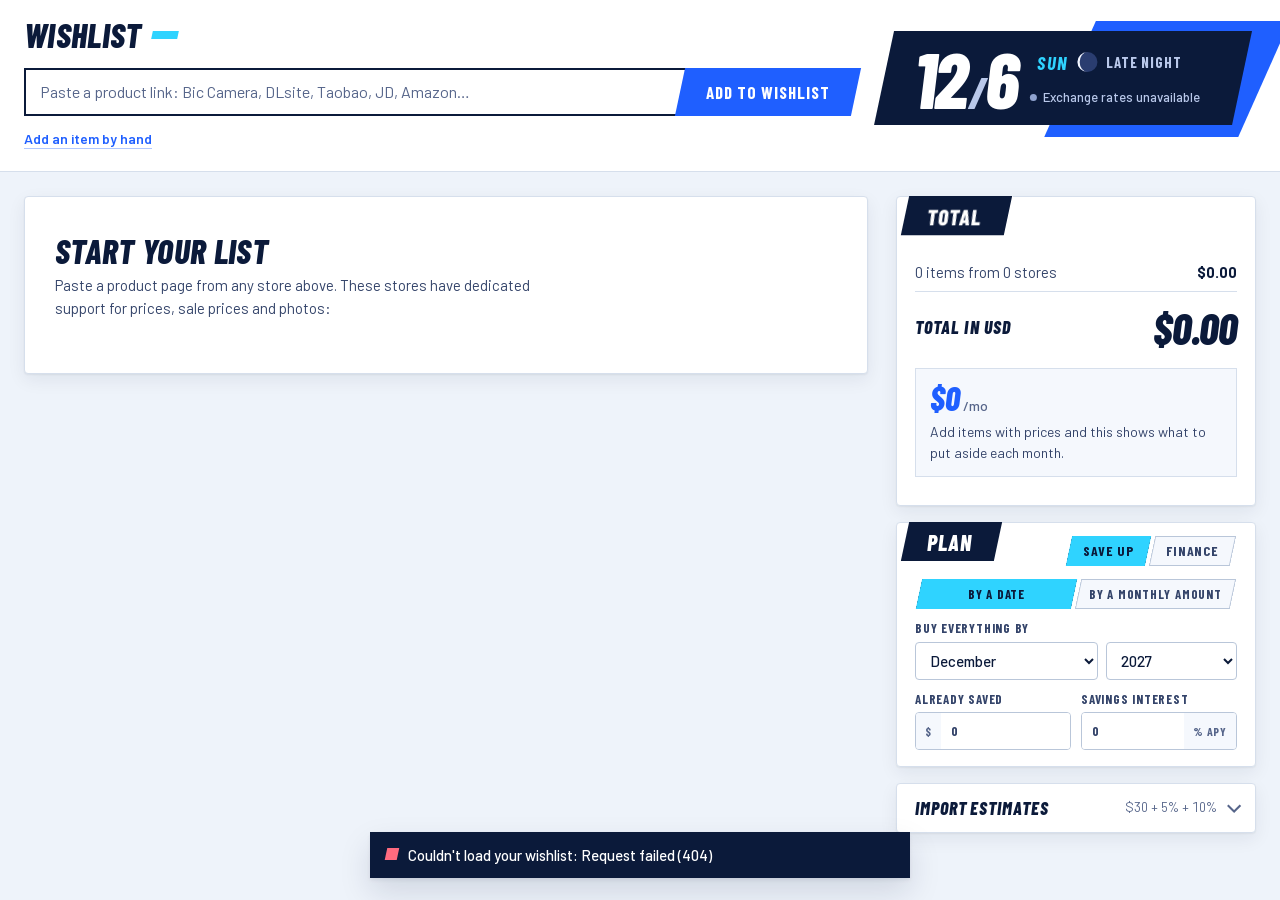
==== commit 72624e86: "Redesign in a light Persona 3 Reload style Replace the store-flyer look with a neutral, moonlit Pers" ====
--- a/public/index.html
+++ b/public/index.html
@@ -5,46 +5,42 @@
   <meta name="viewport" content="width=device-width, initial-scale=1">
   <title>Wishlist</title>
   <meta name="color-scheme" content="light">
-  <link rel="icon" href="data:image/svg+xml,%3Csvg xmlns='http://www.w3.org/2000/svg' viewBox='0 0 32 32'%3E%3Crect width='32' height='32' rx='6' fill='%230A4EA2'/%3E%3Cpath d='M7 9h12l6 7-6 7H7z' fill='%23FFE100'/%3E%3Ccircle cx='11' cy='16' r='2' fill='%230A4EA2'/%3E%3C/svg%3E">
-  <link rel="preconnect" href="https://fonts.googleapis.com">
-  <link rel="preconnect" href="https://fonts.gstatic.com" crossorigin>
-  <link rel="stylesheet" href="https://fonts.googleapis.com/css2?family=Shippori+Mincho+B1:wght@500;700;800&family=Zen+Kaku+Gothic+New:wght@400;500;700&display=swap">
+  <link rel="icon" href="data:image/svg+xml,%3Csvg xmlns='http://www.w3.org/2000/svg' viewBox='0 0 32 32'%3E%3Crect width='32' height='32' rx='4' fill='%230B1A3A'/%3E%3Cpath d='M9 22 14 10h11l-5 12z' fill='%232FD3FF'/%3E%3C/svg%3E">
+  <link rel="stylesheet" href="fonts/fonts.css">
   <link rel="stylesheet" href="styles.css">
 </head>
 <body>
-  <header class="store-head">
-    <div class="wrap">
-      <div class="head-row">
-        <a class="brand" href="/">
-          <svg class="brand-mark" viewBox="0 0 32 32" aria-hidden="true"><path d="M5 8h15l7 8-7 8H5z"/><circle cx="10" cy="16" r="2.2"/></svg>
-          <span>Wishlist</span>
-        </a>
-        <div class="rates" id="rates" title="Exchange rates">
-          <span class="rates-dot"></span><span id="ratesText">Loading exchange rates…</span>
+  <header class="top">
+    <div class="wrap top-inner">
+      <div class="top-main">
+        <a class="brand" href="/"><b>Wishlist</b><i aria-hidden="true"></i></a>
+        <form id="addForm" class="add-bar" autocomplete="off">
+          <label class="sr-only" for="urlInput">Product link</label>
+          <input id="urlInput" type="text" inputmode="url" spellcheck="false"
+                 placeholder="Paste a product link: Bic Camera, DLsite, Taobao, JD, Amazon…">
+          <button class="btn btn-go" type="submit"><span>Add to wishlist</span></button>
+        </form>
+        <div class="head-links">
+          <button type="button" class="head-link" id="addManual">Add an item by hand</button>
+          <details class="bm" id="bmTip">
+            <summary class="head-link">Bookmark button for stores that block lookups</summary>
+            <div class="bm-body">
+              <p>The Wishlist Chrome extension is the easiest way to add from any store (see the README). If you'd rather not install it, drag this button to your bookmarks bar and click it on any product page:</p>
+              <a class="bm-button" id="bookmarklet" href="#" title="Drag to your bookmarks bar">
+                <svg viewBox="0 0 24 24" aria-hidden="true"><path d="M12 5v14M5 12h14"/></svg>
+                Add to Wishlist
+              </a>
+              <p class="bm-note">It sends the page you're looking at, as your browser shows it, to this app while it's running.</p>
+            </div>
+          </details>
         </div>
       </div>
-      <form id="addForm" class="add-bar" autocomplete="off">
-        <label class="sr-only" for="urlInput">Product link</label>
-        <input id="urlInput" type="text" inputmode="url" spellcheck="false"
-               placeholder="Paste a product link: Bic Camera, DLsite, Taobao, JD, Amazon…">
-        <button class="btn btn-pop" type="submit">
-          <svg viewBox="0 0 24 24" aria-hidden="true"><path d="M12 5v14M5 12h14"/></svg>
-          Add to wishlist
-        </button>
-      </form>
-      <div class="head-links">
-        <button type="button" class="head-link" id="addManual">Add an item by hand</button>
-        <details class="bm" id="bmTip">
-          <summary class="head-link">Bookmark button for stores that block lookups</summary>
-          <div class="bm-body">
-            <p>Taobao, Tmall and JD only show prices to signed-in shoppers, and Bic Camera, Yodobashi, Mercari and Suruga-ya block automatic lookups. Drag this button to your bookmarks bar, then click it on any product page:</p>
-            <a class="bm-button" id="bookmarklet" href="#" title="Drag to your bookmarks bar">
-              <svg viewBox="0 0 24 24" aria-hidden="true"><path d="M12 5v14M5 12h14"/></svg>
-              Add to Wishlist
-            </a>
-            <p class="bm-note">It sends the page you're looking at, as your browser shows it, to this app while it's running.</p>
-          </div>
-        </details>
+      <div class="cal-stack">
+        <div class="calendar" id="calendar" aria-label="Today and exchange rates">
+          <div class="cal-date" id="calDate"></div>
+          <div class="cal-day" id="calDay"></div>
+          <div class="cal-rate" id="calRate"><span class="dot"></span>Loading exchange rates…</div>
+        </div>
       </div>
     </div>
   </header>
@@ -64,16 +60,13 @@
               <option value="store">Store</option>
             </select>
           </label>
-          <button type="button" class="btn btn-quiet" id="refreshAll">
-            <svg viewBox="0 0 24 24" aria-hidden="true"><path d="M20 11a8 8 0 1 0-2.3 5.7"/><path d="M20 4v7h-7"/></svg>
-            <span>Refresh prices</span>
-          </button>
+          <button type="button" class="btn btn-quiet" id="refreshAll"><span>Refresh prices</span></button>
         </div>
       </div>
       <div id="notice"></div>
       <div class="grid" id="grid" aria-live="polite"></div>
       <section class="empty" id="empty" hidden>
-        <h2>Start your list with a link</h2>
+        <h2>Start your list</h2>
         <p>Paste a product page from any store above. These stores have dedicated support for prices, sale prices and photos:</p>
         <div class="store-chips" id="storeChips"></div>
       </section>
@@ -81,27 +74,32 @@
 
     <aside class="register" id="register" aria-label="Totals and plan">
       <section class="reg-card till" aria-label="Your total">
-        <h2 class="reg-title">Your total</h2>
+        <div class="reg-head"><h2 class="reg-title"><span>Total</span></h2></div>
         <dl class="receipt" id="receipt"></dl>
         <div class="readout" id="planResult" aria-live="polite"></div>
         <p class="reg-rates" id="regRates"></p>
       </section>
 
       <section class="reg-card plan" id="plan" data-mode="save" data-planby="date">
-        <div class="plan-head">
-          <h2 class="reg-title">Paying for it</h2>
+        <div class="reg-head">
+          <h2 class="reg-title"><span>Plan</span></h2>
           <div class="seg" role="tablist" aria-label="Plan type">
-            <button type="button" role="tab" data-mode="save">Save up</button>
-            <button type="button" role="tab" data-mode="finance">Finance</button>
+            <button type="button" role="tab" data-mode="save"><span>Save up</span></button>
+            <button type="button" role="tab" data-mode="finance"><span>Finance</span></button>
           </div>
         </div>
         <div class="plan-fields">
           <div class="only-save">
             <div class="seg seg-sm" role="tablist" aria-label="Plan by">
-              <button type="button" data-planby="date">By a date</button>
-              <button type="button" data-planby="budget">By a monthly amount</button>
+              <button type="button" data-planby="date"><span>By a date</span></button>
+              <button type="button" data-planby="budget"><span>By a monthly amount</span></button>
             </div>
-            <label class="field only-date"><span>Buy everything by</span><input type="month" data-setting="goalMonth"></label>
+            <div class="field only-date"><span id="goalLabel">Buy everything by</span>
+              <div class="month-pick" role="group" aria-labelledby="goalLabel">
+                <select id="goalM" aria-label="Month"></select>
+                <select id="goalY" aria-label="Year"></select>
+              </div>
+            </div>
             <label class="field only-budget"><span>I can save each month</span><span class="affix"><i>$</i><input type="number" min="0" step="10" data-setting="budget"></span></label>
             <div class="field-row">
               <label class="field"><span>Already saved</span><span class="affix"><i>$</i><input type="number" min="0" step="50" data-setting="saved"></span></label>
@@ -128,7 +126,7 @@
 
       <details class="reg-card import-set" id="importSet">
         <summary>
-          <span class="reg-title">Import cost estimates</span>
+          <span class="import-title">Import estimates</span>
           <span class="import-sum" id="importSum"></span>
         </summary>
         <p class="hint">Used for items set to Import. These are your own estimates, not quotes.</p>
@@ -146,7 +144,7 @@
   <dialog id="editor" class="editor" aria-labelledby="editorTitle">
     <form id="editorForm" novalidate>
       <header class="editor-head">
-        <h2 id="editorTitle">Edit item</h2>
+        <h2><span id="editorTitle">Edit item</span></h2>
         <button type="button" class="icon-btn" data-close aria-label="Close">
           <svg viewBox="0 0 24 24"><path d="M6 6l12 12M18 6 6 18"/></svg>
         </button>
@@ -179,8 +177,8 @@
       </div>
       <p class="editor-error" id="editorError" hidden></p>
       <footer class="editor-foot">
-        <button type="button" class="btn btn-quiet" data-close>Cancel</button>
-        <button type="submit" class="btn btn-blue">Save item</button>
+        <button type="button" class="btn btn-quiet" data-close><span>Cancel</span></button>
+        <button type="submit" class="btn btn-go"><span>Save item</span></button>
       </footer>
     </form>
   </dialog>
--- a/public/fonts/fonts.css
+++ b/public/fonts/fonts.css
@@ -0,0 +1,3059 @@
+/* Barlow and Barlow Condensed (UI and numerals) and Zen Kaku Gothic New (Japanese and Chinese),
+   self-hosted from Google Fonts under the SIL Open Font License. Split by Unicode range. */
+/* latin-ext */
+@font-face {
+  font-family: 'Barlow';
+  font-style: normal;
+  font-weight: 400;
+  font-display: swap;
+  src: url(b-7979236f25e7.woff2) format('woff2');
+  unicode-range: U+0100-02BA, U+02BD-02C5, U+02C7-02CC, U+02CE-02D7, U+02DD-02FF, U+0304, U+0308, U+0329, U+1D00-1DBF, U+1E00-1E9F, U+1EF2-1EFF, U+2020, U+20A0-20AB, U+20AD-20C4, U+2113, U+2C60-2C7F, U+A720-A7FF;
+}
+/* latin */
+@font-face {
+  font-family: 'Barlow';
+  font-style: normal;
+  font-weight: 400;
+  font-display: swap;
+  src: url(b-8d018ff8f851.woff2) format('woff2');
+  unicode-range: U+0000-00FF, U+0131, U+0152-0153, U+02BB-02BC, U+02C6, U+02DA, U+02DC, U+0304, U+0308, U+0329, U+2000-206F, U+20AC, U+2122, U+2191, U+2193, U+2212, U+2215, U+FEFF, U+FFFD;
+}
+/* latin-ext */
+@font-face {
+  font-family: 'Barlow';
+  font-style: normal;
+  font-weight: 500;
+  font-display: swap;
+  src: url(b-941d6977ab00.woff2) format('woff2');
+  unicode-range: U+0100-02BA, U+02BD-02C5, U+02C7-02CC, U+02CE-02D7, U+02DD-02FF, U+0304, U+0308, U+0329, U+1D00-1DBF, U+1E00-1E9F, U+1EF2-1EFF, U+2020, U+20A0-20AB, U+20AD-20C4, U+2113, U+2C60-2C7F, U+A720-A7FF;
+}
+/* latin */
+@font-face {
+  font-family: 'Barlow';
+  font-style: normal;
+  font-weight: 500;
+  font-display: swap;
+  src: url(b-c538f0ffa96b.woff2) format('woff2');
+  unicode-range: U+0000-00FF, U+0131, U+0152-0153, U+02BB-02BC, U+02C6, U+02DA, U+02DC, U+0304, U+0308, U+0329, U+2000-206F, U+20AC, U+2122, U+2191, U+2193, U+2212, U+2215, U+FEFF, U+FFFD;
+}
+/* latin-ext */
+@font-face {
+  font-family: 'Barlow';
+  font-style: normal;
+  font-weight: 600;
+  font-display: swap;
+  src: url(b-20b94e0e90f8.woff2) format('woff2');
+  unicode-range: U+0100-02BA, U+02BD-02C5, U+02C7-02CC, U+02CE-02D7, U+02DD-02FF, U+0304, U+0308, U+0329, U+1D00-1DBF, U+1E00-1E9F, U+1EF2-1EFF, U+2020, U+20A0-20AB, U+20AD-20C4, U+2113, U+2C60-2C7F, U+A720-A7FF;
+}
+/* latin */
+@font-face {
+  font-family: 'Barlow';
+  font-style: normal;
+  font-weight: 600;
+  font-display: swap;
+  src: url(b-1003d5c7cb42.woff2) format('woff2');
+  unicode-range: U+0000-00FF, U+0131, U+0152-0153, U+02BB-02BC, U+02C6, U+02DA, U+02DC, U+0304, U+0308, U+0329, U+2000-206F, U+20AC, U+2122, U+2191, U+2193, U+2212, U+2215, U+FEFF, U+FFFD;
+}
+/* latin-ext */
+@font-face {
+  font-family: 'Barlow';
+  font-style: normal;
+  font-weight: 700;
+  font-display: swap;
+  src: url(b-08e6079cf782.woff2) format('woff2');
+  unicode-range: U+0100-02BA, U+02BD-02C5, U+02C7-02CC, U+02CE-02D7, U+02DD-02FF, U+0304, U+0308, U+0329, U+1D00-1DBF, U+1E00-1E9F, U+1EF2-1EFF, U+2020, U+20A0-20AB, U+20AD-20C4, U+2113, U+2C60-2C7F, U+A720-A7FF;
+}
+/* latin */
+@font-face {
+  font-family: 'Barlow';
+  font-style: normal;
+  font-weight: 700;
+  font-display: swap;
+  src: url(b-fc7c6d220c55.woff2) format('woff2');
+  unicode-range: U+0000-00FF, U+0131, U+0152-0153, U+02BB-02BC, U+02C6, U+02DA, U+02DC, U+0304, U+0308, U+0329, U+2000-206F, U+20AC, U+2122, U+2191, U+2193, U+2212, U+2215, U+FEFF, U+FFFD;
+}
+/* latin-ext */
+@font-face {
+  font-family: 'Barlow Condensed';
+  font-style: italic;
+  font-weight: 700;
+  font-display: swap;
+  src: url(b-390aa96748ee.woff2) format('woff2');
+  unicode-range: U+0100-02BA, U+02BD-02C5, U+02C7-02CC, U+02CE-02D7, U+02DD-02FF, U+0304, U+0308, U+0329, U+1D00-1DBF, U+1E00-1E9F, U+1EF2-1EFF, U+2020, U+20A0-20AB, U+20AD-20C4, U+2113, U+2C60-2C7F, U+A720-A7FF;
+}
+/* latin */
+@font-face {
+  font-family: 'Barlow Condensed';
+  font-style: italic;
+  font-weight: 700;
+  font-display: swap;
+  src: url(b-d185da329a04.woff2) format('woff2');
+  unicode-range: U+0000-00FF, U+0131, U+0152-0153, U+02BB-02BC, U+02C6, U+02DA, U+02DC, U+0304, U+0308, U+0329, U+2000-206F, U+20AC, U+2122, U+2191, U+2193, U+2212, U+2215, U+FEFF, U+FFFD;
+}
+/* latin-ext */
+@font-face {
+  font-family: 'Barlow Condensed';
+  font-style: italic;
+  font-weight: 800;
+  font-display: swap;
+  src: url(b-b48007910ff8.woff2) format('woff2');
+  unicode-range: U+0100-02BA, U+02BD-02C5, U+02C7-02CC, U+02CE-02D7, U+02DD-02FF, U+0304, U+0308, U+0329, U+1D00-1DBF, U+1E00-1E9F, U+1EF2-1EFF, U+2020, U+20A0-20AB, U+20AD-20C4, U+2113, U+2C60-2C7F, U+A720-A7FF;
+}
+/* latin */
+@font-face {
+  font-family: 'Barlow Condensed';
+  font-style: italic;
+  font-weight: 800;
+  font-display: swap;
+  src: url(b-66f652a49d82.woff2) format('woff2');
+  unicode-range: U+0000-00FF, U+0131, U+0152-0153, U+02BB-02BC, U+02C6, U+02DA, U+02DC, U+0304, U+0308, U+0329, U+2000-206F, U+20AC, U+2122, U+2191, U+2193, U+2212, U+2215, U+FEFF, U+FFFD;
+}
+/* latin-ext */
+@font-face {
+  font-family: 'Barlow Condensed';
+  font-style: normal;
+  font-weight: 600;
+  font-display: swap;
+  src: url(b-678e7347cd50.woff2) format('woff2');
+  unicode-range: U+0100-02BA, U+02BD-02C5, U+02C7-02CC, U+02CE-02D7, U+02DD-02FF, U+0304, U+0308, U+0329, U+1D00-1DBF, U+1E00-1E9F, U+1EF2-1EFF, U+2020, U+20A0-20AB, U+20AD-20C4, U+2113, U+2C60-2C7F, U+A720-A7FF;
+}
+/* latin */
+@font-face {
+  font-family: 'Barlow Condensed';
+  font-style: normal;
+  font-weight: 600;
+  font-display: swap;
+  src: url(b-28c6fc478d5a.woff2) format('woff2');
+  unicode-range: U+0000-00FF, U+0131, U+0152-0153, U+02BB-02BC, U+02C6, U+02DA, U+02DC, U+0304, U+0308, U+0329, U+2000-206F, U+20AC, U+2122, U+2191, U+2193, U+2212, U+2215, U+FEFF, U+FFFD;
+}
+/* latin-ext */
+@font-face {
+  font-family: 'Barlow Condensed';
+  font-style: normal;
+  font-weight: 700;
+  font-display: swap;
+  src: url(b-03b2b5287817.woff2) format('woff2');
+  unicode-range: U+0100-02BA, U+02BD-02C5, U+02C7-02CC, U+02CE-02D7, U+02DD-02FF, U+0304, U+0308, U+0329, U+1D00-1DBF, U+1E00-1E9F, U+1EF2-1EFF, U+2020, U+20A0-20AB, U+20AD-20C4, U+2113, U+2C60-2C7F, U+A720-A7FF;
+}
+/* latin */
+@font-face {
+  font-family: 'Barlow Condensed';
+  font-style: normal;
+  font-weight: 700;
+  font-display: swap;
+  src: url(b-b3f56918e7db.woff2) format('woff2');
+  unicode-range: U+0000-00FF, U+0131, U+0152-0153, U+02BB-02BC, U+02C6, U+02DA, U+02DC, U+0304, U+0308, U+0329, U+2000-206F, U+20AC, U+2122, U+2191, U+2193, U+2212, U+2215, U+FEFF, U+FFFD;
+}
+@font-face {
+  font-family: 'Zen Kaku Gothic New';
+  font-style: normal;
+  font-weight: 400;
+  font-display: swap;
+  src: url(f-80c8cdec3e64.woff2) format('woff2');
+  unicode-range: U+ffd7, U+ffda-ffdc, U+ffe0-ffe2, U+ffe4, U+ffe6, U+ffe8-ffee, U+1f100-1f10c, U+1f110-1f16c, U+1f170-1f1ac, U+1f200-1f202, U+1f210-1f234;
+}
+@font-face {
+  font-family: 'Zen Kaku Gothic New';
+  font-style: normal;
+  font-weight: 400;
+  font-display: swap;
+  src: url(f-c40758167df9.woff2) format('woff2');
+  unicode-range: U+fa10, U+fa12-fa6d, U+fb00-fb04, U+fe10-fe19, U+fe30-fe42, U+fe44-fe52, U+fe54-fe66, U+fe68-fe6b, U+ff02, U+ff04, U+ff07, U+ff51, U+ff5b, U+ff5d, U+ff5f-ff60, U+ff66, U+ff69, U+ff87, U+ffa1-ffbe, U+ffc2-ffc7, U+ffca-ffcf, U+ffd2-ffd6;
+}
+@font-face {
+  font-family: 'Zen Kaku Gothic New';
+  font-style: normal;
+  font-weight: 400;
+  font-display: swap;
+  src: url(f-852a99d26de8.woff2) format('woff2');
+  unicode-range: U+f92d-f959, U+f95b-f9f2, U+f9f4-fa0b, U+fa0e-fa0f;
+}
+@font-face {
+  font-family: 'Zen Kaku Gothic New';
+  font-style: normal;
+  font-weight: 400;
+  font-display: swap;
+  src: url(f-99925c5c41fe.woff2) format('woff2');
+  unicode-range: U+9e8b-9e8c, U+9e8e-9e8f, U+9e91-9e92, U+9e95-9e96, U+9e98, U+9e9b, U+9e9d-9e9e, U+9ea4-9ea5, U+9ea8-9eaa, U+9eac-9eb0, U+9eb3-9eb5, U+9eb8, U+9ebc-9ebf, U+9ec3, U+9ec6, U+9ec8, U+9ecb-9ecd, U+9ecf-9ed1, U+9ed4-9ed5, U+9ed8, U+9edb-9ee0, U+9ee4-9ee5, U+9ee7-9ee8, U+9eec-9ef2, U+9ef4-9ef9, U+9efb-9eff, U+9f02-9f03, U+9f07-9f09, U+9f0e-9f12, U+9f14-9f17, U+9f19-9f1b, U+9f1f-9f22, U+9f26, U+9f2a-9f2c, U+9f2f, U+9f31-9f32, U+9f34, U+9f37, U+9f39-9f3a, U+9f3c-9f3f, U+9f41, U+9f43-9f47, U+9f4a, U+9f4e-9f50, U+9f52-9f58, U+9f5a, U+9f5d-9f61, U+9f63, U+9f66-9f6a, U+9f6c-9f73, U+9f75-9f77, U+9f7a, U+9f7d, U+9f7f, U+9f8f-9f92, U+9f94-9f97, U+9f99, U+9f9c-9fa3, U+9fa5, U+9fb4, U+9fbc-9fc2, U+9fc4, U+9fc6, U+9fcc, U+f900-f92c;
+}
+@font-face {
+  font-family: 'Zen Kaku Gothic New';
+  font-style: normal;
+  font-weight: 400;
+  font-display: swap;
+  src: url(f-3dd7930657f6.woff2) format('woff2');
+  unicode-range: U+9c3e, U+9c41, U+9c43-9c4a, U+9c4e-9c50, U+9c52-9c54, U+9c56, U+9c58, U+9c5a-9c61, U+9c63, U+9c65, U+9c67-9c6b, U+9c6d-9c6e, U+9c70, U+9c72, U+9c75-9c78, U+9c7a-9c7c, U+9ce6-9ce7, U+9ceb-9cec, U+9cf0, U+9cf2, U+9cf6-9cf7, U+9cf9, U+9d02-9d03, U+9d06-9d09, U+9d0b, U+9d0e, U+9d11-9d12, U+9d15, U+9d17-9d18, U+9d1b-9d1f, U+9d23, U+9d26, U+9d2a-9d2c, U+9d2f-9d30, U+9d32-9d34, U+9d3a, U+9d3c-9d3f, U+9d41-9d48, U+9d4a, U+9d50-9d54, U+9d59, U+9d5d-9d65, U+9d69-9d6c, U+9d6f-9d70, U+9d72-9d73, U+9d76-9d77, U+9d7a-9d7c, U+9d7e, U+9d83-9d84, U+9d86-9d87, U+9d89-9d8a, U+9d8d-9d8e, U+9d92-9d93, U+9d95-9d9a, U+9da1, U+9da4, U+9da9-9dac, U+9dae, U+9db1-9db2, U+9db5, U+9db8-9dbd, U+9dbf-9dc4, U+9dc6-9dc7, U+9dc9-9dca, U+9dcf, U+9dd3-9dd7, U+9dd9-9dda, U+9dde-9de0, U+9de3, U+9de5-9de7, U+9de9, U+9deb, U+9ded-9df0, U+9df3-9df4, U+9df8, U+9dfd-9dfe, U+9e02, U+9e07, U+9e0a, U+9e0d-9e0e, U+9e10-9e12, U+9e15-9e16, U+9e19-9e1f, U+9e75, U+9e79-9e7d, U+9e80-9e85, U+9e87-9e88;
+}
+@font-face {
+  font-family: 'Zen Kaku Gothic New';
+  font-style: normal;
+  font-weight: 400;
+  font-display: swap;
+  src: url(f-9015fa08ed1c.woff2) format('woff2');
+  unicode-range: U+9ae5-9ae7, U+9ae9, U+9aeb-9aec, U+9aee-9aef, U+9af1-9af5, U+9af7, U+9af9-9afb, U+9afd, U+9aff-9b06, U+9b08-9b09, U+9b0b-9b0e, U+9b10, U+9b12, U+9b16, U+9b18-9b1d, U+9b1f-9b20, U+9b22-9b23, U+9b25-9b2f, U+9b32-9b35, U+9b37, U+9b39-9b3b, U+9b3d, U+9b43-9b44, U+9b48, U+9b4b-9b4f, U+9b51, U+9b55-9b58, U+9b5b, U+9b5e, U+9b61, U+9b63, U+9b65-9b66, U+9b68, U+9b6a-9b6f, U+9b72-9b79, U+9b7f-9b80, U+9b83-9b87, U+9b89-9b8b, U+9b8d, U+9b8f-9b94, U+9b96-9b97, U+9b9a, U+9b9d-9ba0, U+9ba6-9ba7, U+9ba9-9baa, U+9bac, U+9bb0-9bb2, U+9bb4, U+9bb7-9bb9, U+9bbb-9bbc, U+9bbe-9bc1, U+9bc6-9bc8, U+9bca, U+9bce-9bd2, U+9bd4, U+9bd7-9bd8, U+9bdd, U+9bdf, U+9be1-9be5, U+9be7, U+9bea-9beb, U+9bee-9bf3, U+9bf5, U+9bf7-9bfa, U+9bfd, U+9bff-9c00, U+9c02, U+9c04, U+9c06, U+9c08-9c0d, U+9c0f-9c16, U+9c18-9c1e, U+9c21-9c2a, U+9c2d-9c32, U+9c35-9c37, U+9c39-9c3a, U+9c3d;
+}
+@font-face {
+  font-family: 'Zen Kaku Gothic New';
+  font-style: normal;
+  font-weight: 400;
+  font-display: swap;
+  src: url(f-d7aa49c349f0.woff2) format('woff2');
+  unicode-range: U+98eb, U+98ed-98ee, U+98f0-98f1, U+98f3, U+98f6, U+9902, U+9907-9909, U+9911-9912, U+9914-9918, U+991a-9922, U+9924, U+9926-9927, U+992b-992c, U+992e, U+9931-9935, U+9939-993e, U+9940-9942, U+9945-9949, U+994b-994e, U+9950-9952, U+9954-9955, U+9958-9959, U+995b-995c, U+995e-9960, U+9963, U+9997-9998, U+999b, U+999d-999f, U+99a3, U+99a5-99a6, U+99a8, U+99ad-99ae, U+99b0-99b2, U+99b5, U+99b9-99ba, U+99bc-99bd, U+99bf, U+99c1, U+99c3, U+99c8-99c9, U+99d1, U+99d3-99d5, U+99d8-99df, U+99e1-99e2, U+99e7, U+99ea-99ee, U+99f0-99f2, U+99f4-99f5, U+99f8-99f9, U+99fb-99fe, U+9a01-9a05, U+9a08, U+9a0a-9a0c, U+9a0f-9a11, U+9a16, U+9a1a, U+9a1e, U+9a20, U+9a22-9a24, U+9a27, U+9a2b, U+9a2d-9a2e, U+9a31, U+9a33, U+9a35-9a38, U+9a3e, U+9a40-9a45, U+9a47, U+9a4a-9a4e, U+9a51-9a52, U+9a54-9a58, U+9a5b, U+9a5d, U+9a5f, U+9a62, U+9a64-9a65, U+9a69-9a6c, U+9aaa, U+9aac-9ab0, U+9ab2, U+9ab4-9ab7, U+9ab9, U+9abb-9ac1, U+9ac3, U+9ac6, U+9ac8, U+9ace-9ad3, U+9ad5-9ad7, U+9adb-9adc, U+9ade-9ae0, U+9ae2-9ae4;
+}
+@font-face {
+  font-family: 'Zen Kaku Gothic New';
+  font-style: normal;
+  font-weight: 400;
+  font-display: swap;
+  src: url(f-d3c44cf87030.woff2) format('woff2');
+  unicode-range: U+971d, U+9721-9724, U+9728, U+972a, U+9730-9731, U+9733, U+9736, U+9738-9739, U+973b, U+973d-973e, U+9741-9744, U+9746-974a, U+974d-974f, U+9751, U+9755, U+9757-9758, U+975a-975c, U+9760-9761, U+9763-9764, U+9766-9768, U+976a-976b, U+976e, U+9771, U+9773, U+9776-977d, U+977f-9781, U+9785-9786, U+9789, U+978b, U+978f-9790, U+9795-9797, U+9799-979a, U+979c, U+979e-97a0, U+97a2-97a3, U+97a6, U+97a8, U+97ab-97ac, U+97ae, U+97b1-97b6, U+97b8-97ba, U+97bc, U+97be-97bf, U+97c1, U+97c3-97ce, U+97d0-97d1, U+97d4, U+97d7-97d9, U+97db-97de, U+97e0-97e1, U+97e4, U+97e6, U+97ed-97ef, U+97f1-97f2, U+97f4-97f8, U+97fa, U+9804, U+9807, U+980a, U+980c-980f, U+9814, U+9816-9817, U+9819-981a, U+981c, U+981e, U+9820-9821, U+9823-9826, U+982b, U+982e-9830, U+9832-9835, U+9837, U+9839, U+983d-983e, U+9844, U+9846-9847, U+984a-984b, U+984f, U+9851-9853, U+9856-9857, U+9859-985b, U+9862-9863, U+9865-9866, U+986a-986c, U+986f-9871, U+9873-9875, U+98aa-98ab, U+98ad-98ae, U+98b0-98b1, U+98b4, U+98b6-98b8, U+98ba-98bc, U+98bf, U+98c2-98c8, U+98cb-98cc, U+98ce, U+98dc, U+98de, U+98e0-98e1, U+98e3, U+98e5-98e7, U+98e9-98ea;
+}
+@font-face {
+  font-family: 'Zen Kaku Gothic New';
+  font-style: normal;
+  font-weight: 400;
+  font-display: swap;
+  src: url(f-d0dd991a56f4.woff2) format('woff2');
+  unicode-range: U+944a, U+944c, U+9452-9453, U+9455, U+9459-945c, U+945e-9463, U+9468, U+946a-946b, U+946d-9472, U+9475, U+9477, U+947c-947f, U+9481, U+9483-9485, U+9578-9579, U+957e-957f, U+9582, U+9584, U+9586-9588, U+958a, U+958c-958f, U+9592, U+9594, U+9596, U+9598-9599, U+959d-95a1, U+95a4, U+95a6-95a9, U+95ab-95ad, U+95b1, U+95b4, U+95b6, U+95b9-95bf, U+95c3, U+95c6, U+95c8-95cd, U+95d0-95d6, U+95d9-95da, U+95dc-95e2, U+95e4-95e6, U+95e8, U+961d-961e, U+9621-9622, U+9624-9626, U+9628, U+962c, U+962e-962f, U+9631, U+9633-9634, U+9637-963a, U+963c-963d, U+9641-9642, U+964b-964c, U+964f, U+9652, U+9654, U+9656-9658, U+965c-965f, U+9661, U+9666, U+966a, U+966c, U+966e, U+9672, U+9674, U+9677, U+967b-967c, U+967e-967f, U+9681-9684, U+9689, U+968b, U+968d, U+9691, U+9695-9698, U+969a, U+969d, U+969f, U+96a4-96aa, U+96ae-96b4, U+96b6, U+96b8-96bb, U+96bd, U+96c1, U+96c9-96cb, U+96cd-96ce, U+96d2, U+96d5-96d6, U+96d8-96da, U+96dc-96df, U+96e9, U+96ef, U+96f1, U+96f9-96fa, U+9702-9706, U+9708-9709, U+970d-970f, U+9711, U+9713-9714, U+9716, U+9719-971b;
+}
+@font-face {
+  font-family: 'Zen Kaku Gothic New';
+  font-style: normal;
+  font-weight: 400;
+  font-display: swap;
+  src: url(f-41b1e34c6f13.woff2) format('woff2');
+  unicode-range: U+92bc-92bd, U+92bf-92c3, U+92c5-92c8, U+92cb-92d0, U+92d2-92d3, U+92d5, U+92d7-92d9, U+92dc-92dd, U+92df-92e1, U+92e3-92e5, U+92e7-92ea, U+92ec, U+92ee, U+92f0, U+92f2, U+92f7-92fb, U+92ff-9300, U+9302, U+9304, U+9308, U+930d, U+930f-9311, U+9314-9315, U+9318-931a, U+931c-931f, U+9321-9325, U+9327-932b, U+932e, U+9333-9337, U+933a-933b, U+9344, U+9347-934a, U+934d, U+9350-9352, U+9354-9358, U+935a, U+935c, U+935e, U+9360, U+9364-9365, U+9367, U+9369-936d, U+936f-9371, U+9373-9374, U+9376, U+937a, U+937d-9382, U+9388, U+938a-938b, U+938d, U+938f, U+9392, U+9394-9395, U+9397-9398, U+939a-939b, U+939e, U+93a1, U+93a3-93a4, U+93a6, U+93a8-93a9, U+93ab-93ad, U+93b0, U+93b4-93b6, U+93b9-93bb, U+93c1, U+93c3-93cd, U+93d0-93d1, U+93d3, U+93d6-93d9, U+93dc-93df, U+93e2, U+93e4-93e8, U+93f1, U+93f5, U+93f7-93fb, U+93fd, U+9401-9404, U+9407-9409, U+940d-9410, U+9413-9417, U+9419-941a, U+941f, U+9421, U+942b, U+942e-942f, U+9431-9434, U+9436, U+9438, U+943a-943b, U+943d, U+943f, U+9441, U+9443-9445, U+9448;
+}
+@font-face {
+  font-family: 'Zen Kaku Gothic New';
+  font-style: normal;
+  font-weight: 400;
+  font-display: swap;
+  src: url(f-8a579e0c94fb.woff2) format('woff2');
+  unicode-range: U+9143, U+9146-914c, U+914f, U+9153, U+9156-915b, U+9161, U+9163-9165, U+9167, U+9169, U+916d, U+9172-9174, U+9179-917b, U+9181-9183, U+9185-9187, U+9189-918b, U+918e, U+9191, U+9193-9195, U+9197-9198, U+919e, U+91a1-91a2, U+91a6, U+91a8, U+91aa-91b6, U+91ba-91bd, U+91bf-91c6, U+91c9, U+91cb, U+91d0, U+91d3-91d4, U+91d6-91d7, U+91d9-91db, U+91de-91df, U+91e1, U+91e4-91e6, U+91e9-91ea, U+91ec-91f1, U+91f5-91f7, U+91f9, U+91fb-91fd, U+91ff-9201, U+9204-9207, U+9209-920a, U+920c, U+920e, U+9210-9218, U+921c-921e, U+9223-9226, U+9228-9229, U+922c, U+922e-9230, U+9233, U+9235-923a, U+923c, U+923e-9240, U+9242-9243, U+9245-924b, U+924d-9251, U+9256-925a, U+925c-925e, U+9260-9261, U+9264-9269, U+926e-9270, U+9275-9279, U+927b-927f, U+9288-928a, U+928d-928e, U+9291-9293, U+9295-9297, U+9299, U+929b-929c, U+929f-92a0, U+92a4-92a5, U+92a7-92a8, U+92ab, U+92af, U+92b2-92b3, U+92b6-92bb;
+}
+@font-face {
+  font-family: 'Zen Kaku Gothic New';
+  font-style: normal;
+  font-weight: 400;
+  font-display: swap;
+  src: url(f-2a176d6f9e8e.woff2) format('woff2');
+  unicode-range: U+8f52-8f55, U+8f57-8f58, U+8f5c-8f5e, U+8f61-8f66, U+8f9c-8f9d, U+8f9f-8fa2, U+8fa4-8fa8, U+8fad-8faf, U+8fb4-8fb8, U+8fbe, U+8fc0-8fc2, U+8fc6, U+8fc8, U+8fca-8fcb, U+8fcd, U+8fd0, U+8fd2-8fd3, U+8fd5, U+8fda, U+8fe0, U+8fe2-8fe5, U+8fe8-8fea, U+8fed-8fef, U+8ff1, U+8ff4-8ff6, U+8ff8-8ffb, U+8ffe, U+9002, U+9004-9005, U+9008, U+900b-900e, U+9011, U+9013, U+9015-9016, U+9018, U+901b, U+901e, U+9021, U+9027-902a, U+902c-902d, U+902f, U+9033-9037, U+9039, U+903c, U+903e-903f, U+9041, U+9043-9044, U+9049, U+904c, U+904f-9052, U+9056, U+9058, U+905b-905e, U+9062, U+9066-9068, U+906c, U+906f-9070, U+9072, U+9074, U+9076, U+9079, U+9080-9083, U+9085, U+9087-9088, U+908b-908c, U+908e-9090, U+9095, U+9097-9099, U+909b, U+90a0-90a2, U+90a5, U+90a8, U+90af-90b6, U+90bd-90be, U+90c3-90c5, U+90c7-90c9, U+90cc, U+90d2, U+90d5, U+90d7-90d9, U+90db-90df, U+90e2, U+90e4-90e5, U+90eb, U+90ef-90f0, U+90f2, U+90f4, U+90f6, U+90fe-9100, U+9102, U+9104-9106, U+9108, U+910d, U+9110, U+9112, U+9114-911a, U+911c, U+911e, U+9120, U+9122-9123, U+9125, U+9127, U+9129, U+912d-9132, U+9134, U+9136-9137, U+9139-913a, U+913c-913d;
+}
+@font-face {
+  font-family: 'Zen Kaku Gothic New';
+  font-style: normal;
+  font-weight: 400;
+  font-display: swap;
+  src: url(f-0ad81c74353a.woff2) format('woff2');
+  unicode-range: U+8dc0, U+8dc2, U+8dc5-8dc8, U+8dca-8dcc, U+8dce-8dcf, U+8dd1, U+8dd4-8dd7, U+8dd9-8ddb, U+8ddf, U+8de3-8de5, U+8de7, U+8dea-8dec, U+8df0-8df2, U+8df4, U+8dfc-8dfd, U+8dff, U+8e01, U+8e04-8e06, U+8e08-8e09, U+8e0b-8e0c, U+8e10-8e11, U+8e14, U+8e16, U+8e1d-8e23, U+8e26-8e27, U+8e30-8e31, U+8e33-8e39, U+8e3d, U+8e40-8e42, U+8e44, U+8e47-8e50, U+8e54-8e55, U+8e59, U+8e5b-8e64, U+8e69, U+8e6c-8e6d, U+8e6f-8e72, U+8e75-8e77, U+8e79-8e7c, U+8e81-8e85, U+8e89, U+8e8b, U+8e90-8e95, U+8e98-8e9b, U+8e9d-8e9e, U+8ea1-8ea2, U+8ea7, U+8ea9-8eaa, U+8eac-8eb1, U+8eb3, U+8eb5-8eb6, U+8eba-8ebb, U+8ebe, U+8ec0-8ec1, U+8ec3-8ec8, U+8ecb, U+8ecf, U+8ed1, U+8ed4, U+8edb-8edc, U+8ee3, U+8ee8, U+8eeb, U+8eed-8eee, U+8ef0-8ef1, U+8ef7, U+8ef9-8efc, U+8efe, U+8f00, U+8f02, U+8f05, U+8f07-8f08, U+8f0a, U+8f0f-8f10, U+8f12-8f13, U+8f15-8f19, U+8f1b-8f1c, U+8f1e-8f21, U+8f23, U+8f25-8f28, U+8f2b-8f2f, U+8f33-8f37, U+8f39-8f3b, U+8f3e, U+8f40-8f43, U+8f45-8f47, U+8f49-8f4a, U+8f4c-8f4f, U+8f51;
+}
+@font-face {
+  font-family: 'Zen Kaku Gothic New';
+  font-style: normal;
+  font-weight: 400;
+  font-display: swap;
+  src: url(f-2c12cbf84e1d.woff2) format('woff2');
+  unicode-range: U+8b2d, U+8b30, U+8b37, U+8b3c, U+8b3e, U+8b41-8b46, U+8b48-8b49, U+8b4c-8b4f, U+8b51-8b54, U+8b56, U+8b59, U+8b5b, U+8b5e-8b5f, U+8b63, U+8b69, U+8b6b-8b6d, U+8b6f, U+8b71, U+8b74, U+8b76, U+8b78-8b79, U+8b7c-8b81, U+8b84-8b85, U+8b8a-8b8f, U+8b92-8b96, U+8b99-8b9a, U+8b9c-8ba0, U+8c38-8c3a, U+8c3d-8c3f, U+8c41, U+8c45, U+8c47-8c49, U+8c4b-8c4c, U+8c4e-8c51, U+8c53-8c55, U+8c57-8c59, U+8c5b, U+8c5d, U+8c62-8c64, U+8c66, U+8c68-8c69, U+8c6b-8c6d, U+8c73, U+8c75-8c76, U+8c78, U+8c7a-8c7c, U+8c7e, U+8c82, U+8c85-8c87, U+8c89-8c8b, U+8c8d-8c8e, U+8c90, U+8c92-8c94, U+8c98-8c99, U+8c9b-8c9c, U+8c9f, U+8ca4, U+8cad-8cae, U+8cb2-8cb3, U+8cb6, U+8cb9-8cba, U+8cbd, U+8cc1-8cc2, U+8cc4-8cc6, U+8cc8-8cc9, U+8ccb, U+8ccd-8ccf, U+8cd2, U+8cd5-8cd6, U+8cd9-8cda, U+8cdd, U+8ce1, U+8ce3-8ce4, U+8ce6, U+8ce8, U+8cec, U+8cef-8cf2, U+8cf4-8cf5, U+8cf7-8cf8, U+8cfa-8cfb, U+8cfd-8cff, U+8d01, U+8d03-8d04, U+8d07, U+8d09-8d0b, U+8d0d-8d10, U+8d12-8d14, U+8d16-8d17, U+8d1b-8d1d, U+8d65, U+8d67, U+8d69, U+8d6b-8d6e, U+8d71, U+8d73, U+8d76, U+8d7f, U+8d81-8d82, U+8d84, U+8d88, U+8d8d, U+8d90-8d91, U+8d95, U+8d99, U+8d9e-8da0, U+8da6, U+8da8, U+8dab-8dac, U+8daf, U+8db2, U+8db5, U+8db7, U+8db9-8dbc, U+8dbe;
+}
+@font-face {
+  font-family: 'Zen Kaku Gothic New';
+  font-style: normal;
+  font-weight: 400;
+  font-display: swap;
+  src: url(f-7b3342c3b6fc.woff2) format('woff2');
+  unicode-range: U+8973-8975, U+8977, U+897a-897e, U+8980, U+8983, U+8988-898a, U+898d, U+8990, U+8993-8995, U+8998, U+899b-899c, U+899f-89a1, U+89a5-89a6, U+89a9, U+89ac, U+89af-89b0, U+89b2, U+89b4-89b7, U+89ba, U+89bc-89bd, U+89bf-89c1, U+89d4-89d8, U+89da, U+89dc-89dd, U+89e5, U+89e7, U+89e9, U+89eb, U+89ed, U+89f1, U+89f3-89f4, U+89f6, U+89f8-89f9, U+89fd, U+89ff, U+8a01, U+8a04-8a05, U+8a07, U+8a0c, U+8a0f-8a12, U+8a14-8a16, U+8a1b, U+8a1d-8a1e, U+8a20-8a22, U+8a24-8a26, U+8a2b-8a2c, U+8a2f, U+8a35-8a37, U+8a3b, U+8a3d-8a3e, U+8a40-8a41, U+8a43, U+8a45-8a49, U+8a4d-8a4e, U+8a51-8a54, U+8a56-8a58, U+8a5b-8a5d, U+8a61-8a62, U+8a65, U+8a67, U+8a6c-8a6d, U+8a75-8a77, U+8a79-8a7c, U+8a7e-8a80, U+8a82-8a86, U+8a8b, U+8a8f-8a92, U+8a96-8a97, U+8a99-8a9a, U+8a9f, U+8aa1, U+8aa3, U+8aa5-8aaa, U+8aae-8aaf, U+8ab3, U+8ab6-8ab7, U+8abb-8abc, U+8abe, U+8ac2-8ac4, U+8ac6, U+8ac8-8aca, U+8acc-8acd, U+8ad0-8ad1, U+8ad3-8ad5, U+8ad7, U+8ada-8ae2, U+8ae4, U+8ae7, U+8aeb-8aec, U+8aee, U+8af0-8af1, U+8af3-8af7, U+8afa, U+8afc, U+8aff, U+8b01-8b02, U+8b04-8b07, U+8b0a-8b0d, U+8b0f-8b11, U+8b14, U+8b16, U+8b1a, U+8b1c, U+8b1e-8b20, U+8b26, U+8b28, U+8b2b-8b2c;
+}
+@font-face {
+  font-family: 'Zen Kaku Gothic New';
+  font-style: normal;
+  font-weight: 400;
+  font-display: swap;
+  src: url(f-01ec653e9a0d.woff2) format('woff2');
+  unicode-range: U+87e2-87e6, U+87ea-87ed, U+87ef, U+87f1, U+87f3, U+87f5-87f8, U+87fa-87fb, U+87fe-87ff, U+8801, U+8803, U+8805-8807, U+8809-880b, U+880d-8816, U+8818-881c, U+881e-881f, U+8821-8822, U+8827-8828, U+882d-882e, U+8830-8832, U+8835-8836, U+8839-883c, U+8841-8845, U+8848-884b, U+884d-884e, U+8851-8852, U+8855-8856, U+8858-885a, U+885c, U+885e-8860, U+8862, U+8864, U+8869, U+886b, U+886e-886f, U+8871-8872, U+8875, U+8877, U+8879, U+887b, U+887d-887e, U+8880-8882, U+8888, U+888d, U+8892, U+8897-889c, U+889e-88a0, U+88a2, U+88a4, U+88a8, U+88aa, U+88ae, U+88b0-88b1, U+88b5, U+88b7, U+88ba, U+88bc-88c0, U+88c3-88c4, U+88c6, U+88ca-88ce, U+88d1-88d4, U+88d8-88d9, U+88db, U+88dd-88e1, U+88e7-88e8, U+88ef-88f2, U+88f4-88f5, U+88f7, U+88f9, U+88fc, U+8901-8902, U+8904, U+8906, U+890a, U+890c-890f, U+8913, U+8915-8916, U+8918-891a, U+891c-891e, U+8920, U+8925-8928, U+892a-892b, U+8930-8932, U+8935-893b, U+893e, U+8940-8946, U+8949, U+894c-894d, U+894f, U+8952, U+8956-8957, U+895a-895c, U+895e, U+8960-8964, U+8966, U+896a-896b, U+896d-8970;
+}
+@font-face {
+  font-family: 'Zen Kaku Gothic New';
+  font-style: normal;
+  font-weight: 400;
+  font-display: swap;
+  src: url(f-4b1cd7b0e8c2.woff2) format('woff2');
+  unicode-range: U+8655-8659, U+865b, U+865d-8664, U+8667, U+8669, U+866c, U+866f, U+8671, U+8675-8677, U+867a-867b, U+867d, U+8687-8689, U+868b-868d, U+8691, U+8693, U+8695-8696, U+8698, U+869a, U+869c-869d, U+86a1, U+86a3-86a4, U+86a6-86ab, U+86ad, U+86af-86b1, U+86b3-86b9, U+86bf-86c1, U+86c3-86c6, U+86c9, U+86cb, U+86ce, U+86d1-86d2, U+86d4-86d5, U+86d7, U+86da, U+86dc, U+86de-86e0, U+86e3-86e7, U+86e9, U+86ec-86ed, U+86ef, U+86f8-86fe, U+8700, U+8703-870b, U+870d-8714, U+8719-871a, U+871e-871f, U+8721-8723, U+8725, U+8728-8729, U+872e-872f, U+8731-8732, U+8734, U+8737, U+8739-8740, U+8743, U+8745, U+8749, U+874b-874e, U+8751, U+8753, U+8755, U+8757-8759, U+875d, U+875f-8761, U+8763-8766, U+8768, U+876a, U+876e-876f, U+8771-8772, U+8774, U+8778, U+877b-877c, U+877f, U+8782-8789, U+878b-878c, U+878e, U+8790, U+8793, U+8795, U+8797-8799, U+879e-87a0, U+87a2-87a3, U+87a7, U+87ab-87af, U+87b1, U+87b3, U+87b5, U+87bb, U+87bd-87c1, U+87c4, U+87c6-87cb, U+87ce, U+87d0, U+87d2, U+87d5-87d6, U+87d9-87da, U+87dc, U+87df-87e0;
+}
+@font-face {
+  font-family: 'Zen Kaku Gothic New';
+  font-style: normal;
+  font-weight: 400;
+  font-display: swap;
+  src: url(f-a1cab5e6e106.woff2) format('woff2');
+  unicode-range: U+84b4, U+84b9-84bb, U+84bd-84c2, U+84c6-84ca, U+84cc-84d1, U+84d3, U+84d6, U+84d9-84da, U+84dc, U+84e7, U+84ea, U+84ec, U+84ef-84f2, U+84f4, U+84f7, U+84fa-84fd, U+84ff-8500, U+8502-8503, U+8506-8507, U+850c, U+850e, U+8510, U+8514-8515, U+8517-8518, U+851a-851c, U+851e-851f, U+8521-8525, U+8527, U+852a-852c, U+852f, U+8532-8534, U+8536, U+853e-8541, U+8543, U+8546, U+8548, U+854a-854b, U+854f-8553, U+8555-855a, U+855c-8564, U+8569-856b, U+856d, U+856f, U+8577, U+8579-857b, U+857d-8581, U+8585-8586, U+8588-858c, U+858f-8591, U+8593, U+8597-8598, U+859b-859d, U+859f-85a0, U+85a2, U+85a4-85a5, U+85a7-85a8, U+85ad-85b0, U+85b4, U+85b6-85ba, U+85bc-85bf, U+85c1-85c2, U+85c7, U+85c9-85cb, U+85ce-85d0, U+85d5, U+85d8-85da, U+85dc, U+85df-85e1, U+85e5-85e6, U+85e8, U+85ed, U+85f3-85f4, U+85f6-85f7, U+85f9-85fa, U+85fc, U+85fe-8600, U+8602, U+8604-8606, U+860a-860b, U+860d-860e, U+8610-8613, U+8616-861b, U+861e, U+8621-8622, U+8624, U+8627, U+8629, U+862f-8630, U+8636, U+8638-863a, U+863c-863d, U+863f-8642, U+8646, U+864d, U+8652-8654;
+}
+@font-face {
+  font-family: 'Zen Kaku Gothic New';
+  font-style: normal;
+  font-weight: 400;
+  font-display: swap;
+  src: url(f-ac7f9ebbfcdc.woff2) format('woff2');
+  unicode-range: U+82e8, U+82ea, U+82ed, U+82ef, U+82f3-82f4, U+82f6-82f7, U+82f9, U+82fb, U+82fd-82fe, U+8300-8301, U+8303, U+8306-8308, U+830a-830c, U+8316-8318, U+831b, U+831d-831f, U+8321-8323, U+832b-8335, U+8337, U+833a, U+833c-833d, U+8340, U+8342-8347, U+834a, U+834d-8351, U+8353-8357, U+835a, U+8362-8363, U+8370, U+8373, U+8375, U+8378, U+837c-837d, U+837f-8380, U+8382, U+8384-8387, U+838a, U+838d-838e, U+8392-8396, U+8398-83a0, U+83a2, U+83a6-83ad, U+83b1, U+83b5, U+83bd-83c1, U+83c7, U+83c9, U+83ce-83d1, U+83d4, U+83d6, U+83d8, U+83dd, U+83df-83e1, U+83e5, U+83e8, U+83ea-83eb, U+83f0, U+83f2, U+83f4, U+83f6-83f9, U+83fb-83fd, U+8401, U+8403-8404, U+8406-8407, U+840a-840b, U+840d, U+840f, U+8411, U+8413, U+8415, U+8417, U+8419, U+8420, U+8422, U+842a, U+842f, U+8431, U+8435, U+8438-8439, U+843c, U+8445-8448, U+844a, U+844d-844f, U+8451-8452, U+8456, U+8458-845a, U+845c, U+845f-8462, U+8464-8467, U+8469-846b, U+846d-8470, U+8473-8474, U+8476-847a, U+847c-847d, U+8481-8482, U+8484-8485, U+848b, U+8490, U+8492-8493, U+8495, U+8497, U+849c, U+849e-849f, U+84a1, U+84a6, U+84a8-84aa, U+84ad, U+84af, U+84b1;
+}
+@font-face {
+  font-family: 'Zen Kaku Gothic New';
+  font-style: normal;
+  font-weight: 400;
+  font-display: swap;
+  src: url(f-a23d7f2cbf32.woff2) format('woff2');
+  unicode-range: U+814a, U+814c, U+8151-8153, U+8157, U+815f-8161, U+8165-8169, U+816d-816f, U+8171, U+8173-8174, U+8177, U+8180-8186, U+8188, U+818a-818b, U+818e, U+8190, U+8193, U+8195-8196, U+8198, U+819b, U+819e, U+81a0, U+81a2, U+81a4, U+81a9, U+81ae, U+81b0, U+81b2, U+81b4-81b5, U+81b8, U+81ba-81bb, U+81bd-81be, U+81c0-81c3, U+81c5-81c6, U+81c8-81cb, U+81cd-81cf, U+81d1, U+81d5-81db, U+81dd-81e1, U+81e4-81e5, U+81e7, U+81eb-81ec, U+81ef-81f2, U+81f5-81f6, U+81f8-81fb, U+81fd-8205, U+8209-820b, U+820d, U+820f, U+8212-8214, U+8216, U+8219-821d, U+8221-8222, U+8228-8229, U+822b, U+822e, U+8232-8235, U+8237-8238, U+823a, U+823c, U+8240, U+8243-8246, U+8249, U+824b, U+824e-824f, U+8251, U+8256-825a, U+825c-825d, U+825f-8260, U+8262-8264, U+8267-8268, U+826a-826b, U+826d-826e, U+8271, U+8274, U+8277, U+8279, U+827b, U+827d-8281, U+8283-8284, U+8287, U+8289-828a, U+828d-828e, U+8291-8294, U+8296, U+8298-829b, U+829f-82a1, U+82a3-82a4, U+82a7-82ac, U+82ae, U+82b0, U+82b2, U+82b4, U+82b7, U+82ba-82bc, U+82be-82bf, U+82c5-82c6, U+82d0, U+82d2-82d3, U+82d5, U+82d9-82da, U+82dc, U+82de-82e4, U+82e7;
+}
+@font-face {
+  font-family: 'Zen Kaku Gothic New';
+  font-style: normal;
+  font-weight: 400;
+  font-display: swap;
+  src: url(f-d1dddf813ad1.woff2) format('woff2');
+  unicode-range: U+7f77-7f79, U+7f7d-7f80, U+7f82-7f83, U+7f86-7f88, U+7f8b-7f8d, U+7f8f-7f91, U+7f94, U+7f96-7f97, U+7f9a, U+7f9c-7f9d, U+7fa1-7fa3, U+7fa6, U+7faa, U+7fad-7faf, U+7fb2, U+7fb4, U+7fb6, U+7fb8-7fb9, U+7fbc, U+7fbf-7fc0, U+7fc3, U+7fc5-7fc6, U+7fc8, U+7fca, U+7fce-7fcf, U+7fd5, U+7fdb, U+7fdf, U+7fe1, U+7fe3, U+7fe5-7fe6, U+7fe8-7fe9, U+7feb-7fec, U+7fee-7ff0, U+7ff2-7ff3, U+7ff9-7ffa, U+7ffd-7fff, U+8002, U+8004, U+8006-8008, U+800a-800f, U+8011-8014, U+8016, U+8018-8019, U+801c-8021, U+8024, U+8026, U+8028, U+802c, U+802e, U+8030, U+8034-8035, U+8037, U+8039-8040, U+8043-8044, U+8046, U+804a, U+8052, U+8058, U+805a, U+805f-8060, U+8062, U+8064, U+8066, U+8068, U+806d, U+806f-8073, U+8075-8076, U+8079, U+807b, U+807d-8081, U+8084-8088, U+808b, U+808e, U+8093, U+8099-809a, U+809c, U+809e, U+80a4, U+80a6-80a7, U+80ab-80ad, U+80b1, U+80b8-80b9, U+80c4-80c5, U+80c8, U+80ca, U+80cd, U+80cf, U+80d2, U+80d4-80db, U+80dd, U+80e0, U+80e4-80e6, U+80ed-80f3, U+80f5-80f7, U+80f9-80fc, U+80fe, U+8101, U+8103, U+8109, U+810b, U+810d, U+8116-8118, U+811b-811c, U+811e, U+8120, U+8123-8124, U+8127, U+8129, U+812b-812c, U+812f-8130, U+8135, U+8139-813a, U+813c-813e, U+8141, U+8145-8147;
+}
+@font-face {
+  font-family: 'Zen Kaku Gothic New';
+  font-style: normal;
+  font-weight: 400;
+  font-display: swap;
+  src: url(f-b1bc4d8e8392.woff2) format('woff2');
+  unicode-range: U+7d57, U+7d59-7d5d, U+7d63, U+7d65, U+7d67, U+7d6a, U+7d6e, U+7d70, U+7d72-7d73, U+7d78, U+7d7a-7d7b, U+7d7d, U+7d7f, U+7d81-7d83, U+7d85-7d86, U+7d88-7d89, U+7d8b-7d8d, U+7d8f, U+7d91, U+7d93, U+7d96-7d97, U+7d9b-7da0, U+7da2-7da3, U+7da6-7da7, U+7daa-7dac, U+7dae-7db0, U+7db3, U+7db5-7db9, U+7dbd, U+7dc0, U+7dc2-7dc7, U+7dcc-7dce, U+7dd0, U+7dd5-7dd9, U+7ddc-7dde, U+7de1-7de6, U+7dea-7ded, U+7df1-7df2, U+7df5-7df6, U+7df9-7dfa, U+7e00, U+7e05, U+7e08-7e0b, U+7e10-7e12, U+7e15, U+7e17, U+7e1c-7e1d, U+7e1f-7e23, U+7e27-7e28, U+7e2c-7e2d, U+7e2f, U+7e31-7e33, U+7e35-7e37, U+7e39-7e3b, U+7e3d, U+7e3f, U+7e43-7e48, U+7e4e, U+7e50, U+7e52, U+7e56, U+7e58-7e5a, U+7e5d-7e5f, U+7e61-7e62, U+7e65-7e67, U+7e69-7e6b, U+7e6d-7e6f, U+7e73, U+7e75, U+7e78-7e79, U+7e7b-7e7f, U+7e81-7e83, U+7e86-7e8a, U+7e8c-7e8e, U+7e90-7e96, U+7e98, U+7e9a-7e9f, U+7f38, U+7f3a-7f3f, U+7f43-7f45, U+7f47, U+7f4c-7f50, U+7f52-7f55, U+7f58, U+7f5b-7f5d, U+7f5f, U+7f61, U+7f63-7f69, U+7f6b, U+7f6d, U+7f71;
+}
+@font-face {
+  font-family: 'Zen Kaku Gothic New';
+  font-style: normal;
+  font-weight: 400;
+  font-display: swap;
+  src: url(f-51e8ad29499f.woff2) format('woff2');
+  unicode-range: U+7bc8, U+7bca-7bcc, U+7bcf, U+7bd4, U+7bd6-7bd7, U+7bd9-7bdb, U+7bdd, U+7be5-7be6, U+7be8-7bea, U+7bf0, U+7bf2-7bfa, U+7bfc, U+7bfe, U+7c00-7c04, U+7c06-7c07, U+7c09, U+7c0b-7c0f, U+7c11-7c14, U+7c17, U+7c19, U+7c1b, U+7c1e-7c20, U+7c23, U+7c25-7c28, U+7c2a-7c2c, U+7c2f, U+7c31, U+7c33-7c34, U+7c36-7c3a, U+7c3d-7c3e, U+7c40, U+7c42-7c43, U+7c45-7c46, U+7c4a, U+7c4c, U+7c4f-7c5f, U+7c61, U+7c63-7c65, U+7c67, U+7c69, U+7c6c-7c70, U+7c72, U+7c75, U+7c79, U+7c7b-7c7e, U+7c81-7c83, U+7c86-7c87, U+7c8d, U+7c8f-7c90, U+7c94, U+7c9e, U+7ca0-7ca2, U+7ca4-7ca6, U+7ca8, U+7cab, U+7cad-7cae, U+7cb0-7cb3, U+7cb6-7cb7, U+7cb9-7cbd, U+7cbf-7cc0, U+7cc2, U+7cc4-7cc5, U+7cc7-7cca, U+7ccd-7ccf, U+7cd2-7cd5, U+7cd7-7cda, U+7cdc-7cdd, U+7cdf-7ce0, U+7ce2, U+7ce6, U+7ce9, U+7ceb, U+7cef, U+7cf2, U+7cf4-7cf6, U+7cf9-7cfa, U+7cfe, U+7d02-7d03, U+7d06-7d0a, U+7d0f, U+7d11-7d13, U+7d15-7d16, U+7d1c-7d1e, U+7d23, U+7d26, U+7d2a, U+7d2c-7d2e, U+7d31-7d32, U+7d35, U+7d3c-7d41, U+7d43, U+7d45, U+7d47-7d48, U+7d4b, U+7d4d-7d4f, U+7d51, U+7d53, U+7d55-7d56;
+}
+@font-face {
+  font-family: 'Zen Kaku Gothic New';
+  font-style: normal;
+  font-weight: 400;
+  font-display: swap;
+  src: url(f-60d3e0fc4623.woff2) format('woff2');
+  unicode-range: U+7a17-7a19, U+7a1b, U+7a1e-7a21, U+7a27, U+7a2b, U+7a2d, U+7a2f-7a31, U+7a34-7a35, U+7a37-7a3b, U+7a3e, U+7a43-7a49, U+7a4c, U+7a4e, U+7a50, U+7a55-7a57, U+7a59, U+7a5c-7a5d, U+7a5f-7a63, U+7a65, U+7a67, U+7a69-7a6a, U+7a6d, U+7a70, U+7a75, U+7a78-7a79, U+7a7d-7a7e, U+7a80, U+7a82, U+7a84-7a86, U+7a88, U+7a8a-7a8b, U+7a90-7a91, U+7a94-7a98, U+7a9e, U+7aa0, U+7aa3, U+7aa9, U+7aac, U+7ab0, U+7ab3, U+7ab5-7ab6, U+7ab9-7abf, U+7ac3, U+7ac5-7aca, U+7acc-7acf, U+7ad1-7ad3, U+7ad5, U+7ada-7adb, U+7add, U+7adf, U+7ae1-7ae2, U+7ae6-7aed, U+7af0-7af1, U+7af4, U+7af8, U+7afa-7afb, U+7afd-7afe, U+7b02, U+7b04, U+7b06-7b08, U+7b0a-7b0b, U+7b0f, U+7b12, U+7b14, U+7b18-7b19, U+7b1e-7b1f, U+7b23, U+7b25, U+7b27-7b2b, U+7b2d-7b31, U+7b33-7b36, U+7b3b, U+7b3d, U+7b3f-7b41, U+7b45, U+7b47, U+7b4c-7b50, U+7b53, U+7b55, U+7b5d, U+7b60, U+7b64-7b66, U+7b69-7b6a, U+7b6c-7b75, U+7b77, U+7b79-7b7a, U+7b7f, U+7b84, U+7b86, U+7b89, U+7b8d-7b92, U+7b96, U+7b98-7ba0, U+7ba5, U+7bac-7bad, U+7baf-7bb0, U+7bb2, U+7bb4-7bb6, U+7bba-7bbd, U+7bc1-7bc2, U+7bc5-7bc6;
+}
+@font-face {
+  font-family: 'Zen Kaku Gothic New';
+  font-style: normal;
+  font-weight: 400;
+  font-display: swap;
+  src: url(f-9e3f801abfeb.woff2) format('woff2');
+  unicode-range: U+7851-7852, U+785c, U+785e, U+7860-7861, U+7863-7864, U+7868, U+786a, U+786e-786f, U+7872, U+7874, U+787a, U+787c, U+787e, U+7886-7887, U+788a, U+788c-788f, U+7893-7895, U+7898, U+789a, U+789d-789f, U+78a1, U+78a3-78a4, U+78a8-78aa, U+78ac-78ad, U+78af-78b3, U+78b5, U+78bb-78bf, U+78c5-78cc, U+78ce, U+78d1-78d6, U+78da-78db, U+78df-78e1, U+78e4, U+78e6-78e7, U+78ea, U+78ec, U+78f2-78f4, U+78f6-78f7, U+78f9-78fb, U+78fd-7901, U+7906-7907, U+790c, U+7910-7912, U+7919-791c, U+791e-7920, U+7925-792e, U+7930-7931, U+7934-7935, U+793b, U+793d, U+793f, U+7941-7942, U+7944-7946, U+794a-794b, U+794f, U+7951, U+7954-7955, U+7957-7958, U+795a-795c, U+795f-7960, U+7962, U+7967, U+7969, U+796b, U+7972, U+7977, U+7979-797c, U+797e-7980, U+798a-798e, U+7991, U+7993-7996, U+7998, U+799b-799d, U+79a1, U+79a6-79ab, U+79ae-79b1, U+79b3-79b4, U+79b8-79bb, U+79bd-79be, U+79c2, U+79c4, U+79c7-79ca, U+79cc-79cd, U+79cf, U+79d4-79d6, U+79da, U+79dd-79e3, U+79e5, U+79e7, U+79ea-79ed, U+79f1, U+79f8, U+79fc, U+7a02-7a03, U+7a05, U+7a07-7a0a, U+7a0c-7a0d, U+7a11, U+7a15;
+}
+@font-face {
+  font-family: 'Zen Kaku Gothic New';
+  font-style: normal;
+  font-weight: 400;
+  font-display: swap;
+  src: url(f-93f625bf1c21.woff2) format('woff2');
+  unicode-range: U+768c-768e, U+7690, U+7693, U+7695-7696, U+7699-76a8, U+76aa, U+76ad, U+76af-76b0, U+76b4, U+76b6-76ba, U+76bd, U+76c1-76c3, U+76c5, U+76c8-76c9, U+76cb-76ce, U+76d2, U+76d4, U+76d6, U+76d9, U+76dc, U+76de, U+76e0-76e1, U+76e5-76e8, U+76ea-76ec, U+76f0-76f1, U+76f6, U+76f9, U+76fb-76fc, U+7700, U+7704, U+7706-7708, U+770a, U+770e, U+7712, U+7714-7715, U+7717, U+7719-771c, U+7722, U+7724-7726, U+7728, U+772d-772f, U+7734-7739, U+773d-773e, U+7742, U+7745-7747, U+774a, U+774d-774f, U+7752, U+7756-7758, U+775a-775c, U+775e-7760, U+7762, U+7764-7765, U+7767, U+776a-776c, U+7770, U+7772-7774, U+7779-777a, U+777c-7780, U+7784, U+778b-778e, U+7794-7796, U+779a, U+779e-77a0, U+77a2, U+77a4-77a5, U+77a7, U+77a9-77aa, U+77ae-77b1, U+77b5-77b7, U+77b9, U+77bb-77bf, U+77c3, U+77c7, U+77c9, U+77cd, U+77d1-77d2, U+77d5, U+77d7, U+77d9-77da, U+77dc, U+77de-77e0, U+77e3-77e4, U+77e6-77e7, U+77e9-77ea, U+77ec, U+77ee, U+77f0-77f1, U+77f4, U+77f8, U+77fb-77fc, U+7805-7806, U+7809, U+780c-780e, U+7811-7812, U+7819, U+781d, U+7820-7823, U+7826-7827, U+782c-782e, U+7830, U+7835, U+7837, U+783a, U+783f, U+7843-7845, U+7847-7848, U+784c, U+784e-784f;
+}
+@font-face {
+  font-family: 'Zen Kaku Gothic New';
+  font-style: normal;
+  font-weight: 400;
+  font-display: swap;
+  src: url(f-e0b7f289c245.woff2) format('woff2');
+  unicode-range: U+7511-7513, U+7515-7517, U+751c, U+751e, U+7520-7522, U+7524, U+7526-7527, U+7529-752c, U+752f, U+7536, U+7538-7539, U+753c-7540, U+7543-7544, U+7546-754b, U+754d-7550, U+7552, U+7557, U+755a-755b, U+755d-755f, U+7561-7562, U+7564, U+7566-7567, U+7569, U+756b-756d, U+756f, U+7571-7572, U+7574-757e, U+7581-7582, U+7585-7587, U+7589-758c, U+758f-7590, U+7592-7595, U+7599-759a, U+759c-759d, U+75a2-75a5, U+75b0-75b1, U+75b3-75b5, U+75b7-75b8, U+75ba, U+75bd, U+75bf-75c4, U+75c6, U+75ca, U+75cc-75cf, U+75d3-75d4, U+75d7-75d8, U+75dc-75e1, U+75e3-75e4, U+75e7, U+75ec, U+75ee-75f3, U+75f9, U+75fc, U+75fe-7604, U+7607-760c, U+760f, U+7612-7613, U+7615-7616, U+7618-7619, U+761b-7629, U+762d, U+7630, U+7632-7635, U+7638-763c, U+7640-7641, U+7643-764b, U+764e, U+7655, U+7658-7659, U+765c, U+765f, U+7661-7662, U+7664-7665, U+7667-766a, U+766c-7672, U+7674, U+7676, U+7678, U+7680-7683, U+7685, U+7688, U+768b;
+}
+@font-face {
+  font-family: 'Zen Kaku Gothic New';
+  font-style: normal;
+  font-weight: 400;
+  font-display: swap;
+  src: url(f-b211ed069dd8.woff2) format('woff2');
+  unicode-range: U+736c, U+736e-7371, U+7375, U+7377-737c, U+7380-7381, U+7383, U+7385-7386, U+738a, U+738e, U+7390, U+7393-7398, U+739c, U+739e-73a0, U+73a2, U+73a5-73a6, U+73a8, U+73aa-73ab, U+73ad, U+73b3, U+73b5, U+73b7, U+73b9-73bd, U+73bf, U+73c5-73c6, U+73c9-73cc, U+73ce-73cf, U+73d2-73d3, U+73d6, U+73d9, U+73dd-73de, U+73e1, U+73e3-73e7, U+73e9-73ea, U+73ee, U+73f1, U+73f4-73f5, U+73f7-73fb, U+73fd, U+73ff-7401, U+7404-7405, U+7407, U+740a, U+7411, U+7413, U+741a-741b, U+7421, U+7424, U+7426, U+7428-7431, U+7433, U+7439-743a, U+743f-7441, U+7443-7444, U+7446-7447, U+744b, U+744d, U+7451-7453, U+7455, U+7457, U+7459-745a, U+745c-745d, U+745f, U+7462-7464, U+7466-746b, U+746d-7473, U+7476, U+747e, U+7480-7481, U+7485-7489, U+748b, U+748f-7492, U+7497-749a, U+749c, U+749e-74a3, U+74a5-74a6, U+74a8-74ab, U+74ae-74af, U+74b1-74b2, U+74b5, U+74b9-74bb, U+74bd, U+74bf, U+74c8-74ca, U+74cc, U+74cf-74d0, U+74d3-74d4, U+74d6, U+74d8, U+74da-74db, U+74de-74e0, U+74e3-74e4, U+74e7-74eb, U+74ee-74f2, U+74f4, U+74f7-74f8, U+74fa-74fc, U+74ff, U+7501, U+7503-7506, U+750c-750e;
+}
+@font-face {
+  font-family: 'Zen Kaku Gothic New';
+  font-style: normal;
+  font-weight: 400;
+  font-display: swap;
+  src: url(f-f8846a8cc14a.woff2) format('woff2');
+  unicode-range: U+7166, U+7168, U+716c, U+7179, U+7180, U+7184-7185, U+7187-7188, U+718c, U+718f, U+7192, U+7194-7196, U+7199-719b, U+71a0, U+71a2, U+71a8, U+71ac, U+71ae-71b0, U+71b2-71b3, U+71b9-71ba, U+71be-71c1, U+71c4, U+71c9, U+71cb-71cc, U+71ce, U+71d0, U+71d2-71d4, U+71d6-71d7, U+71d9-71da, U+71dc, U+71df-71e0, U+71e6-71e7, U+71ec-71ee, U+71f4-71f5, U+71f8-71f9, U+71fc, U+71fe-7200, U+7207-7209, U+720d, U+7210, U+7213, U+7215, U+7217, U+721a, U+721d, U+721f, U+7224, U+7228, U+722b, U+722d, U+722f-7230, U+7232, U+7234, U+7238-7239, U+723b-723c, U+723e-7243, U+7245-7246, U+724b, U+724e-7250, U+7252-7253, U+7255-7258, U+725a, U+725c, U+725e, U+7260, U+7263, U+7268, U+726b, U+726e-726f, U+7271, U+7274, U+7277-7278, U+727b-727c, U+727e-7282, U+7284, U+7287, U+7289, U+728d-728e, U+7292-7293, U+7296, U+729b, U+72a2, U+72a7-72a8, U+72ad-72ae, U+72b0-72b2, U+72b4, U+72b9, U+72be, U+72c0-72c1, U+72c3-72c4, U+72c6-72c7, U+72c9, U+72cc, U+72ce, U+72d2, U+72d5-72d6, U+72d8, U+72df-72e2, U+72e5, U+72f3-72f4, U+72f7, U+72f9-72fb, U+72fd-72fe, U+7302, U+7304-7305, U+7307, U+730a-730b, U+730d, U+7312-7313, U+7316-7319, U+731c-731e, U+7322, U+7324, U+7327-7329, U+732c, U+732f, U+7331-7337, U+7339-733b, U+733d-733e, U+7343, U+734d-7350, U+7352, U+7356-7358, U+735d-7360, U+7366-736b;
+}
+@font-face {
+  font-family: 'Zen Kaku Gothic New';
+  font-style: normal;
+  font-weight: 400;
+  font-display: swap;
+  src: url(f-a059acc7e2b5.woff2) format('woff2');
+  unicode-range: U+6f58-6f5b, U+6f5d-6f5e, U+6f60-6f62, U+6f66, U+6f68, U+6f6c-6f6d, U+6f6f, U+6f74, U+6f78, U+6f7a, U+6f7c-6f7e, U+6f80, U+6f82-6f83, U+6f86-6f88, U+6f8b-6f8e, U+6f90-6f94, U+6f96-6f98, U+6f9a, U+6f9d, U+6f9f-6fa1, U+6fa3, U+6fa5-6fa8, U+6fae-6fb1, U+6fb3, U+6fb5-6fb7, U+6fb9, U+6fbc, U+6fbe, U+6fc2, U+6fc5-6fca, U+6fd4-6fd5, U+6fd8, U+6fda-6fdb, U+6fde-6fe0, U+6fe4, U+6fe8-6fe9, U+6feb-6fec, U+6fee, U+6ff0, U+6ff3, U+6ff5-6ff6, U+6ff9-6ffa, U+6ffc-6ffe, U+7000-7001, U+7005-7007, U+7009-700b, U+700d, U+700f, U+7011, U+7015, U+7017-7018, U+701a-701b, U+701d-7020, U+7023, U+7026, U+7028, U+702f-7030, U+7032, U+7034, U+7037, U+7039-703a, U+703c, U+703e, U+7043-7044, U+7047-704c, U+704e, U+7051, U+7054-7055, U+705d-705e, U+7064-7065, U+7069, U+706c, U+706e, U+7075-7076, U+707e, U+7081, U+7085-7086, U+7094-7098, U+709b, U+709f, U+70a4, U+70ab-70ac, U+70ae-70b1, U+70b3-70b4, U+70b7, U+70bb, U+70ca-70cb, U+70d1, U+70d3-70d6, U+70d8-70d9, U+70dc-70dd, U+70df, U+70e4, U+70ec, U+70f1, U+70fa, U+70fd, U+7103-7108, U+710b-710c, U+710f, U+7114, U+7119, U+711c, U+711e, U+7120, U+712b, U+712d-7131, U+7138, U+7141, U+7145-7147, U+7149-714b, U+7150-7153, U+7155-7157, U+715a, U+715c, U+715e, U+7160, U+7162, U+7164-7165;
+}
+@font-face {
+  font-family: 'Zen Kaku Gothic New';
+  font-style: normal;
+  font-weight: 400;
+  font-display: swap;
+  src: url(f-1849eb274ac7.woff2) format('woff2');
+  unicode-range: U+6d7c, U+6d80-6d82, U+6d85, U+6d87, U+6d89-6d8a, U+6d8c-6d8e, U+6d91-6d98, U+6d9c, U+6daa-6dac, U+6dae, U+6db4-6db5, U+6db7-6db9, U+6dbd, U+6dbf, U+6dc2, U+6dc4-6dc8, U+6dca, U+6dcc, U+6dce-6dd0, U+6dd2, U+6dd5-6dd6, U+6dd8-6ddb, U+6ddd-6de0, U+6de2, U+6de4-6de6, U+6de8-6dea, U+6dec, U+6dee-6df0, U+6df2, U+6df4, U+6df6, U+6df8-6dfa, U+6dfc, U+6e00, U+6e04, U+6e0a, U+6e17, U+6e19, U+6e1d-6e20, U+6e22-6e25, U+6e27, U+6e2b, U+6e2d-6e2e, U+6e32, U+6e34, U+6e36, U+6e38-6e3c, U+6e42-6e45, U+6e48-6e49, U+6e4b-6e4f, U+6e51-6e54, U+6e57, U+6e5b-6e5f, U+6e62-6e63, U+6e68, U+6e6b, U+6e6e, U+6e72-6e73, U+6e76, U+6e7b, U+6e7d, U+6e82, U+6e89, U+6e8c-6e8d, U+6e8f, U+6e93, U+6e98-6e99, U+6e9f-6ea0, U+6ea5, U+6ea7, U+6eaa-6eab, U+6ead-6eaf, U+6eb1-6eb4, U+6eb7, U+6ebb-6ebd, U+6ebf-6ec4, U+6ec7-6eca, U+6ecc-6ecf, U+6ed3-6ed5, U+6ed9-6edb, U+6ee6, U+6eeb-6eef, U+6ef7-6ef9, U+6efb, U+6efd-6eff, U+6f04, U+6f08-6f0a, U+6f0c-6f0d, U+6f10-6f11, U+6f13, U+6f15-6f16, U+6f18, U+6f1a-6f1b, U+6f25-6f26, U+6f29-6f2a, U+6f2d, U+6f2f-6f33, U+6f35-6f36, U+6f38, U+6f3b-6f3c, U+6f3e-6f3f, U+6f41, U+6f45, U+6f4f, U+6f51-6f53, U+6f57;
+}
+@font-face {
+  font-family: 'Zen Kaku Gothic New';
+  font-style: normal;
+  font-weight: 400;
+  font-display: swap;
+  src: url(f-6f598cc9ed5a.woff2) format('woff2');
+  unicode-range: U+6b85, U+6b89, U+6b8d, U+6b95, U+6b97-6b98, U+6b9b, U+6b9e-6ba0, U+6ba2-6ba4, U+6ba8-6bb3, U+6bb7-6bb9, U+6bbc-6bbe, U+6bc0, U+6bc3-6bc4, U+6bc6-6bc9, U+6bcb-6bcc, U+6bcf, U+6bd3, U+6bd6-6bd8, U+6bda, U+6bdf, U+6be1, U+6be3, U+6be6-6be7, U+6beb-6bec, U+6bee, U+6bf1, U+6bf3, U+6bf7, U+6bf9, U+6bff, U+6c02, U+6c04-6c05, U+6c08-6c0a, U+6c0d-6c0e, U+6c10, U+6c12-6c14, U+6c19, U+6c1b, U+6c1f, U+6c24, U+6c26-6c28, U+6c2c, U+6c2e, U+6c33, U+6c35-6c36, U+6c3a-6c3b, U+6c3e-6c40, U+6c4a-6c4b, U+6c4d, U+6c4f, U+6c52, U+6c54-6c55, U+6c59, U+6c5b-6c5e, U+6c62, U+6c67-6c68, U+6c6a-6c6b, U+6c6d, U+6c6f, U+6c73-6c74, U+6c76, U+6c78-6c79, U+6c7b, U+6c7e, U+6c81-6c87, U+6c89, U+6c8c-6c8d, U+6c90, U+6c92-6c95, U+6c97-6c98, U+6c9a-6c9c, U+6c9f, U+6caa-6cae, U+6cb0-6cb2, U+6cb4, U+6cba, U+6cbd-6cbe, U+6cc2, U+6cc5-6cc6, U+6ccd, U+6ccf-6cd4, U+6cd6-6cd7, U+6cd9-6cdd, U+6ce0, U+6ce7, U+6ce9-6cef, U+6cf1-6cf2, U+6cf4, U+6cfb, U+6d00-6d01, U+6d04, U+6d07, U+6d0a, U+6d0c, U+6d0e-6d0f, U+6d11, U+6d13, U+6d19-6d1a, U+6d1f, U+6d24, U+6d26-6d28, U+6d2b, U+6d2e-6d2f, U+6d31, U+6d33-6d36, U+6d38-6d39, U+6d3c-6d3d, U+6d3f, U+6d57-6d5b, U+6d5e-6d61, U+6d64-6d65, U+6d67, U+6d6c, U+6d6f-6d70, U+6d79;
+}
+@font-face {
+  font-family: 'Zen Kaku Gothic New';
+  font-style: normal;
+  font-weight: 400;
+  font-display: swap;
+  src: url(f-42b97eb1fe95.woff2) format('woff2');
+  unicode-range: U+69dd-69de, U+69e2-69e3, U+69e5, U+69e7-69eb, U+69ed-69ef, U+69f1-69f6, U+69f9, U+69fe-6a01, U+6a03, U+6a05, U+6a0a, U+6a0c, U+6a0f, U+6a11-6a15, U+6a17, U+6a1a-6a1b, U+6a1d-6a20, U+6a22-6a24, U+6a28, U+6a2e, U+6a30, U+6a32-6a38, U+6a3b, U+6a3e-6a3f, U+6a44-6a4a, U+6a4e, U+6a50-6a52, U+6a54-6a56, U+6a5b, U+6a61-6a62, U+6a64, U+6a66-6a67, U+6a6a-6a6b, U+6a71-6a73, U+6a78, U+6a7a, U+6a7e-6a7f, U+6a81, U+6a83-6a84, U+6a86-6a87, U+6a89, U+6a8b, U+6a8d, U+6a90-6a91, U+6a94, U+6a97, U+6a9b, U+6a9d-6aa3, U+6aa5, U+6aaa-6aac, U+6aae-6ab1, U+6ab3-6ab4, U+6ab8, U+6abb, U+6abd-6abf, U+6ac1-6ac3, U+6ac6, U+6ac8-6ac9, U+6acc, U+6ad0-6ad1, U+6ad3-6ad6, U+6ada-6adf, U+6ae2, U+6ae4, U+6ae7-6ae8, U+6aea, U+6aec, U+6af0-6af3, U+6af8, U+6afa, U+6afc-6afd, U+6b02-6b03, U+6b06-6b07, U+6b09-6b0b, U+6b0f-6b12, U+6b16-6b17, U+6b1b, U+6b1d-6b1f, U+6b23-6b24, U+6b28, U+6b2b-6b2c, U+6b2f, U+6b35-6b39, U+6b3b, U+6b3d, U+6b3f, U+6b43, U+6b46-6b47, U+6b49-6b4a, U+6b4d-6b4e, U+6b50, U+6b52, U+6b54, U+6b56, U+6b58-6b59, U+6b5b, U+6b5d, U+6b5f-6b61, U+6b65, U+6b67, U+6b6b-6b6c, U+6b6e, U+6b70, U+6b72, U+6b75, U+6b77-6b7a, U+6b7d-6b84;
+}
+@font-face {
+  font-family: 'Zen Kaku Gothic New';
+  font-style: normal;
+  font-weight: 400;
+  font-display: swap;
+  src: url(f-0cdf6aa7214a.woff2) format('woff2');
+  unicode-range: U+6855, U+6857-6859, U+685b, U+685d, U+685f, U+6863, U+6867, U+686b, U+686e-6872, U+6874-6875, U+6877, U+6879-687c, U+687e-687f, U+6882-6884, U+6886, U+6888, U+688d-6890, U+6894, U+6896, U+6898-689c, U+689f-68a3, U+68a5-68a7, U+68a9-68ab, U+68ad-68af, U+68b2-68b5, U+68b9-68bc, U+68c3, U+68c5-68c6, U+68c8-68ca, U+68cc-68cd, U+68cf-68d1, U+68d3-68d9, U+68dc-68dd, U+68e0-68e1, U+68e3-68e5, U+68e7-68e8, U+68ea-68ed, U+68ef-68f1, U+68f5-68f7, U+68f9, U+68fb-68fd, U+6900-6901, U+6903-6904, U+6906-690c, U+690f-6911, U+6913, U+6916-6917, U+6919-691b, U+6921-6923, U+6925-6926, U+6928, U+692a, U+6930-6931, U+6933-6936, U+6938-6939, U+693b, U+693d, U+6942, U+6945-6946, U+6949, U+694e, U+6954, U+6957, U+6959, U+695b-695e, U+6961-6966, U+6968-696c, U+696e-6974, U+6977-697b, U+697e-6981, U+6986, U+698d, U+6991-6992, U+6994-6996, U+6998, U+699c, U+69a0-69a1, U+69a5-69a8, U+69ab, U+69ad, U+69af-69b2, U+69b4, U+69b7-69b8, U+69ba-69bc, U+69be-69c1, U+69c3, U+69c5, U+69c7-69c8, U+69ca, U+69ce-69d1, U+69d3, U+69d6-69d7, U+69d9;
+}
+@font-face {
+  font-family: 'Zen Kaku Gothic New';
+  font-style: normal;
+  font-weight: 400;
+  font-display: swap;
+  src: url(f-8dd0254cad2a.woff2) format('woff2');
+  unicode-range: U+667e-6680, U+6683-6684, U+6688, U+668b-668e, U+6690, U+6692, U+6698-669d, U+669f-66a0, U+66a2, U+66a4, U+66ad, U+66b1-66b3, U+66b5, U+66b8-66b9, U+66bb-66bc, U+66be-66c4, U+66c6, U+66c8-66c9, U+66cc, U+66ce-66cf, U+66d4, U+66da-66db, U+66dd, U+66df-66e0, U+66e6, U+66e8-66e9, U+66eb-66ec, U+66ee, U+66f5, U+66f7, U+66fa-66fc, U+6701, U+6705, U+6707, U+670c, U+670e-6710, U+6712-6716, U+6719, U+671c, U+671e, U+6720, U+6722, U+6725-6726, U+672e, U+6733, U+6735-6738, U+673e-673f, U+6741, U+6743, U+6745-6748, U+674c-674d, U+6753-6755, U+6759, U+675d-675e, U+6760, U+6762-6764, U+6766, U+676a, U+676c, U+676e, U+6770, U+6772-6774, U+6776-6777, U+677b-677c, U+6780-6781, U+6784-6785, U+6787, U+6789, U+678b-678c, U+678e-678f, U+6791-6793, U+6796, U+6798-6799, U+679b, U+67a1, U+67a4, U+67a6, U+67a9, U+67b0-67b5, U+67b7-67b9, U+67bb-67be, U+67c0-67c3, U+67c5-67c6, U+67c8-67c9, U+67ce, U+67d2, U+67d7-67d9, U+67db-67de, U+67e1-67e2, U+67e4, U+67e6-67e7, U+67e9, U+67ec, U+67ee-67f0, U+67f2, U+67f6-67f7, U+67f9-67fa, U+67fc, U+67fe, U+6801-6802, U+6805, U+6810, U+6814, U+6818-6819, U+681d, U+681f, U+6822, U+6827-6829, U+682b-682d, U+682f-6834, U+683b, U+683e-6840, U+6844-6846, U+6849-684a, U+684c-684e, U+6852-6854;
+}
+@font-face {
+  font-family: 'Zen Kaku Gothic New';
+  font-style: normal;
+  font-weight: 400;
+  font-display: swap;
+  src: url(f-14bdcb59391c.woff2) format('woff2');
+  unicode-range: U+64d2, U+64d4-64d5, U+64d7-64d8, U+64da, U+64e0-64e1, U+64e3-64e5, U+64e7, U+64e9-64ea, U+64ed, U+64ef-64f2, U+64f4-64f7, U+64fa-64fb, U+64fd-6501, U+6504-6505, U+6508-650a, U+650f, U+6513-6514, U+6516, U+6518-6519, U+651b-651f, U+6522, U+6524, U+6526, U+6529-652c, U+652e, U+6531-6532, U+6534-6538, U+653a, U+653c-653d, U+6543-6544, U+6547-6549, U+654d-654e, U+6550, U+6552, U+6554-6556, U+6558, U+655d-6560, U+6567, U+656b, U+6572, U+6578, U+657a, U+657d, U+6581-6585, U+6588, U+658a, U+658c, U+6592, U+6595, U+6598, U+659b, U+659d, U+659f-65a1, U+65a3-65a6, U+65ab, U+65ae, U+65b2-65b5, U+65b7-65b8, U+65be-65bf, U+65c1-65c4, U+65c6, U+65c8-65c9, U+65cc, U+65ce, U+65d0, U+65d2, U+65d4, U+65d6, U+65d8-65d9, U+65db, U+65df-65e1, U+65e3, U+65f0-65f2, U+65f4-65f5, U+65f9, U+65fb-65fc, U+65fe-6600, U+6603-6604, U+6608-660a, U+660d, U+6611-6612, U+6615-6616, U+661c-661e, U+6621-6624, U+6626, U+6629-662c, U+662e, U+6630-6631, U+6633-6637, U+6639-663b, U+663f-6641, U+6644-6646, U+6648-664a, U+664c, U+664e-664f, U+6651, U+6657-6665, U+6667-6668, U+666a-666d, U+6670, U+6673, U+6675, U+6677-6679, U+667b-667c;
+}
+@font-face {
+  font-family: 'Zen Kaku Gothic New';
+  font-style: normal;
+  font-weight: 400;
+  font-display: swap;
+  src: url(f-f104782f400d.woff2) format('woff2');
+  unicode-range: U+62cf, U+62d1, U+62d4-62d6, U+62da, U+62dc, U+62ea, U+62ee-62ef, U+62f1-62f2, U+62f4-62f5, U+62fc-62fd, U+62ff, U+6302-6304, U+6308-630d, U+6310, U+6313, U+6316, U+6318, U+631b, U+6327, U+6329-632a, U+632d, U+6332, U+6335-6336, U+6339-633c, U+633e, U+6341-6344, U+6346, U+634a-634e, U+6350, U+6352-6354, U+6358-6359, U+635b, U+6365-6366, U+6369, U+636b-636d, U+6371-6372, U+6374-6378, U+637a, U+637c-637d, U+637f-6380, U+6382, U+6384, U+6387, U+6389-638a, U+638e-6390, U+6394-6396, U+6399-639a, U+639e, U+63a0, U+63a3-63a4, U+63a6, U+63a9, U+63ab-63af, U+63b5, U+63bd-63be, U+63c0-63c1, U+63c4-63c6, U+63c8, U+63ce, U+63d1-63d6, U+63dc, U+63e0, U+63e3, U+63e5, U+63e9-63ed, U+63f2-63f3, U+63f5-63f9, U+6406, U+6409-640a, U+640f-6410, U+6412-6414, U+6416-6418, U+641e, U+6420, U+6422, U+6424-6426, U+6428-642a, U+642f-6430, U+6434-6436, U+643d, U+643f, U+644b, U+644e-644f, U+6451-6454, U+645a-645d, U+645f-6461, U+6463, U+6467, U+646d, U+6473-6474, U+6476, U+6478-6479, U+647b, U+647d, U+6485, U+6487-6488, U+648f-6491, U+6493, U+6495, U+6498-649b, U+649d-649f, U+64a1, U+64a3, U+64a6, U+64a8-64a9, U+64ac, U+64b3, U+64bb-64bf, U+64c2, U+64c4-64c5, U+64c7, U+64c9-64cc, U+64ce, U+64d0-64d1;
+}
+@font-face {
+  font-family: 'Zen Kaku Gothic New';
+  font-style: normal;
+  font-weight: 400;
+  font-display: swap;
+  src: url(f-588a5d9dfe9f.woff2) format('woff2');
+  unicode-range: U+6117, U+6119, U+611c, U+611e, U+6120-6122, U+6127-6128, U+612a-612c, U+6130-6131, U+6134-6137, U+6139-613a, U+613c-613f, U+6141-6142, U+6144-6147, U+6149-614a, U+614d, U+6153, U+6158-615a, U+615d-6160, U+6164-6165, U+616b-616c, U+616f, U+6171-6175, U+6177-6178, U+617b-6181, U+6183-6184, U+6187, U+618a-618b, U+618d, U+6192-6194, U+6196-619a, U+619c-619d, U+619f-61a0, U+61a5, U+61a8, U+61aa-61ae, U+61b8-61ba, U+61bc, U+61be, U+61c0-61c3, U+61c6, U+61c8, U+61ca-61cf, U+61d5, U+61dc-61df, U+61e1-61e3, U+61e5-61e9, U+61ec-61ed, U+61ef, U+61f4-61f7, U+61fa, U+61fc-6201, U+6203-6204, U+6207-620a, U+620d-620e, U+6213-6215, U+621b-621e, U+6220-6223, U+6227, U+6229-622b, U+622e, U+6230-6233, U+6236, U+6239, U+623d-623e, U+6241-6244, U+6246, U+6248, U+624c, U+624e, U+6250-6252, U+6254, U+6256, U+6258, U+625a-625c, U+625e, U+6260-6261, U+6263-6264, U+6268, U+626d, U+626f, U+6273, U+627a-627e, U+6282-6283, U+6285, U+6289, U+628d-6290, U+6292-6294, U+6296, U+6299, U+629b, U+62a6, U+62a8, U+62ac, U+62b3, U+62b6-62b7, U+62ba-62bb, U+62be-62bf, U+62c2, U+62c4, U+62c6-62c8, U+62ca, U+62ce;
+}
+@font-face {
+  font-family: 'Zen Kaku Gothic New';
+  font-style: normal;
+  font-weight: 400;
+  font-display: swap;
+  src: url(f-223b10c874d2.woff2) format('woff2');
+  unicode-range: U+5f6c-5f6d, U+5f6f, U+5f72-5f75, U+5f78, U+5f7a, U+5f7d-5f7f, U+5f82-5f83, U+5f87-5f89, U+5f8d, U+5f8f, U+5f91, U+5f96, U+5f99, U+5f9c-5f9d, U+5fa0, U+5fa2, U+5fa4, U+5fa7-5fa8, U+5fab-5fad, U+5faf-5fb1, U+5fb5, U+5fb7-5fb8, U+5fbc-5fbd, U+5fc4, U+5fc7-5fc9, U+5fcb, U+5fd0-5fd4, U+5fdd-5fde, U+5fe1-5fe2, U+5fe4, U+5fe8-5fea, U+5fec-5ff3, U+5ff6, U+5ff8, U+5ffa-5ffd, U+5fff, U+6007, U+600a, U+600d-6010, U+6013-6015, U+6017-601b, U+601f, U+6021-6022, U+6024, U+6026, U+6029, U+602b, U+602d, U+6031, U+6033, U+6035, U+603a, U+6040-6043, U+6046-604a, U+604c-604d, U+6051, U+6054-6057, U+6059-605a, U+605d, U+605f-6064, U+6067, U+606a-606c, U+6070-6071, U+6077, U+607e-607f, U+6081-6086, U+6088-608e, U+6091-6093, U+6095-6098, U+609a-609b, U+609d-609e, U+60a2, U+60a4-60a5, U+60a7-60a8, U+60b0-60b1, U+60b3-60b5, U+60b7-60b8, U+60bb, U+60bd-60be, U+60c2, U+60c4, U+60c6-60cb, U+60ce-60cf, U+60d3-60d5, U+60d8-60d9, U+60db, U+60dd-60df, U+60e1-60e2, U+60e5, U+60ee, U+60f0-60f2, U+60f4-60f8, U+60fa-60fd, U+6100, U+6102-6103, U+6106-6108, U+610a, U+610c-610e, U+6110-6114, U+6116;
+}
+@font-face {
+  font-family: 'Zen Kaku Gothic New';
+  font-style: normal;
+  font-weight: 400;
+  font-display: swap;
+  src: url(f-b2690d081442.woff2) format('woff2');
+  unicode-range: U+5d9b, U+5d9d, U+5d9f-5da0, U+5da2, U+5da4, U+5da7, U+5dab-5dac, U+5dae, U+5db0, U+5db2, U+5db4, U+5db7-5db9, U+5dbc-5dbd, U+5dc3, U+5dc7, U+5dc9, U+5dcb-5dce, U+5dd0-5dd3, U+5dd6-5dd9, U+5ddb, U+5de0, U+5de2, U+5de4, U+5de9, U+5df2, U+5df5, U+5df8-5df9, U+5dfd, U+5dff-5e00, U+5e07, U+5e0b, U+5e0d, U+5e11-5e12, U+5e14-5e15, U+5e18-5e1b, U+5e1f-5e20, U+5e25, U+5e28, U+5e2e, U+5e32, U+5e35-5e37, U+5e3e, U+5e40, U+5e43-5e44, U+5e47, U+5e49, U+5e4b, U+5e4e, U+5e50-5e51, U+5e54, U+5e56-5e58, U+5e5b-5e5c, U+5e5e-5e5f, U+5e62, U+5e64, U+5e68, U+5e6a-5e6e, U+5e70, U+5e75-5e77, U+5e7a, U+5e7f-5e80, U+5e87, U+5e8b, U+5e8e, U+5e96, U+5e99-5e9a, U+5ea0, U+5ea2, U+5ea4-5ea5, U+5ea8, U+5eaa, U+5eac, U+5eb1, U+5eb3, U+5eb8-5eb9, U+5ebd-5ebf, U+5ec1-5ec2, U+5ec6, U+5ec8, U+5ecb-5ecc, U+5ece-5ed6, U+5ed9-5ee2, U+5ee5, U+5ee8-5ee9, U+5eeb-5eec, U+5ef0-5ef1, U+5ef3-5ef4, U+5ef8-5ef9, U+5efc-5f00, U+5f02-5f03, U+5f06-5f09, U+5f0b-5f0e, U+5f11, U+5f16-5f17, U+5f19, U+5f1b-5f1e, U+5f21-5f24, U+5f27-5f29, U+5f2b-5f30, U+5f34, U+5f36, U+5f38, U+5f3a-5f3d, U+5f3f-5f41, U+5f44-5f45, U+5f47-5f48, U+5f4a, U+5f4c-5f4e, U+5f50-5f51, U+5f54, U+5f56-5f58, U+5f5b-5f5d, U+5f60, U+5f63-5f65, U+5f67, U+5f6a;
+}
+@font-face {
+  font-family: 'Zen Kaku Gothic New';
+  font-style: normal;
+  font-weight: 400;
+  font-display: swap;
+  src: url(f-700639911798.woff2) format('woff2');
+  unicode-range: U+5bbc, U+5bc0-5bc1, U+5bc3, U+5bc7, U+5bc9, U+5bcd-5bd0, U+5bd3-5bd4, U+5bd6-5bda, U+5bde, U+5be0-5be2, U+5be4-5be6, U+5be8, U+5beb-5bec, U+5bef-5bf1, U+5bf3-5bf6, U+5bfd, U+5c03, U+5c05, U+5c07-5c09, U+5c0c-5c0d, U+5c12-5c14, U+5c17, U+5c19, U+5c1e-5c20, U+5c22-5c24, U+5c26, U+5c28-5c2e, U+5c30, U+5c32, U+5c35-5c36, U+5c38-5c39, U+5c46, U+5c4d-5c50, U+5c53, U+5c59-5c5c, U+5c5f-5c63, U+5c67-5c69, U+5c6c-5c70, U+5c74-5c76, U+5c79-5c7d, U+5c87-5c88, U+5c8a, U+5c8c, U+5c8f, U+5c91-5c92, U+5c94, U+5c9d, U+5c9f-5ca0, U+5ca2-5ca3, U+5ca6-5ca8, U+5caa-5cab, U+5cad, U+5cb1-5cb2, U+5cb4-5cb7, U+5cba-5cbc, U+5cbe, U+5cc5, U+5cc7, U+5cc9, U+5ccb, U+5cd0, U+5cd2, U+5cd7, U+5cd9, U+5cdd, U+5ce6, U+5ce8-5cea, U+5ced-5cee, U+5cf1-5cf2, U+5cf4-5cf5, U+5cfa-5cfb, U+5cfd, U+5d01, U+5d06, U+5d0b, U+5d0d, U+5d10-5d12, U+5d14-5d15, U+5d17-5d1b, U+5d1d, U+5d1f-5d20, U+5d22-5d24, U+5d26-5d27, U+5d2b, U+5d31, U+5d34, U+5d39, U+5d3d, U+5d3f, U+5d42-5d43, U+5d46-5d48, U+5d4a-5d4b, U+5d4e, U+5d51-5d53, U+5d55, U+5d59, U+5d5c, U+5d5f-5d62, U+5d64, U+5d69-5d6a, U+5d6c-5d6d, U+5d6f-5d70, U+5d73, U+5d76, U+5d79-5d7a, U+5d7e-5d7f, U+5d81-5d84, U+5d87-5d88, U+5d8a, U+5d8c, U+5d90, U+5d92-5d95, U+5d97, U+5d99;
+}
+@font-face {
+  font-family: 'Zen Kaku Gothic New';
+  font-style: normal;
+  font-weight: 400;
+  font-display: swap;
+  src: url(f-c2fdd601b091.woff2) format('woff2');
+  unicode-range: U+598b-598e, U+5992, U+5995, U+5997, U+599b, U+599d, U+599f, U+59a3-59a4, U+59a7, U+59ad-59b0, U+59b2-59b3, U+59b7, U+59ba, U+59bc, U+59be, U+59c1, U+59c3-59c4, U+59c6, U+59c8, U+59ca, U+59cd, U+59d2, U+59d9-59da, U+59dd-59df, U+59e3-59e5, U+59e7-59e8, U+59ec, U+59ee-59ef, U+59f1-59f2, U+59f4, U+59f6-59f8, U+5a00, U+5a03-5a04, U+5a09, U+5a0c-5a0e, U+5a11-5a13, U+5a17, U+5a1a-5a1c, U+5a1e-5a1f, U+5a23-5a25, U+5a27-5a28, U+5a2a, U+5a2d, U+5a30, U+5a35-5a36, U+5a40-5a41, U+5a44-5a45, U+5a47-5a49, U+5a4c, U+5a50, U+5a55, U+5a5e, U+5a62-5a63, U+5a65, U+5a67, U+5a6a, U+5a6c-5a6d, U+5a77, U+5a7a-5a7b, U+5a7e, U+5a84, U+5a8b, U+5a90, U+5a93, U+5a96, U+5a99, U+5a9c, U+5a9e-5aa0, U+5aa2, U+5aa7, U+5aac, U+5ab1-5ab3, U+5ab5, U+5ab8, U+5aba-5abf, U+5ac2, U+5ac4, U+5ac6, U+5ac8, U+5acb, U+5acf-5ad0, U+5ad6-5ad7, U+5ada, U+5adc, U+5ae0-5ae1, U+5ae3, U+5ae5-5ae6, U+5ae9-5aea, U+5aee, U+5af0, U+5af5-5af6, U+5afa-5afb, U+5afd, U+5b00-5b01, U+5b08, U+5b0b, U+5b16-5b17, U+5b19, U+5b1b, U+5b1d, U+5b21, U+5b25, U+5b2a, U+5b2c-5b2d, U+5b30, U+5b32, U+5b34, U+5b36, U+5b38, U+5b3e, U+5b40-5b41, U+5b43, U+5b45, U+5b4b-5b4c, U+5b51-5b52, U+5b56, U+5b5a-5b5c, U+5b5e-5b5f, U+5b65, U+5b68-5b69, U+5b6e-5b71, U+5b73, U+5b75-5b76, U+5b7a, U+5b7c-5b84, U+5b86, U+5b8a-5b8b, U+5b8d-5b8e, U+5b90-5b91, U+5b93-5b94, U+5b96, U+5ba5-5ba6, U+5ba8-5ba9, U+5bac-5bad, U+5baf, U+5bb1-5bb2, U+5bb7-5bb8, U+5bba;
+}
+@font-face {
+  font-family: 'Zen Kaku Gothic New';
+  font-style: normal;
+  font-weight: 400;
+  font-display: swap;
+  src: url(f-2c214e9d7443.woff2) format('woff2');
+  unicode-range: U+57b3, U+57b8, U+57bd, U+57c0, U+57c3, U+57c6-57c8, U+57cc, U+57cf, U+57d2-57d7, U+57dc-57de, U+57e0-57e1, U+57e3-57e4, U+57e6-57e7, U+57e9, U+57ed, U+57f0, U+57f4-57f6, U+57f8, U+57fb, U+57fd-57ff, U+5803-5804, U+5808-580d, U+5819, U+581b, U+581d-5821, U+5826-5827, U+582d, U+582f-5830, U+5832, U+5835, U+5839, U+583d, U+583f-5840, U+5849, U+584b-584d, U+584f-5852, U+5855, U+5858-5859, U+585f, U+5861-5862, U+5864, U+5867-5868, U+586d, U+5870, U+5872, U+5878-5879, U+587c, U+587f-5881, U+5885, U+5887-588d, U+588f-5890, U+5894, U+5896, U+5898, U+589d-589e, U+58a0-58a2, U+58a6, U+58a9-58ab, U+58ae, U+58b1-58b3, U+58b8-58bc, U+58be, U+58c2-58c5, U+58c8, U+58cd-58ce, U+58d0-58da, U+58dc-58e2, U+58e4-58e5, U+58e9, U+58ec, U+58ef, U+58f3-58f4, U+58f7, U+58f9, U+58fb-58fd, U+5902, U+5905-5906, U+590a-590d, U+5910, U+5912-5914, U+5918-5919, U+591b, U+591d, U+591f, U+5921, U+5923-5925, U+5928, U+592c-592d, U+592f-5930, U+5932-5933, U+5935-5936, U+5938-5939, U+593d-593f, U+5943, U+5946, U+594e, U+5950, U+5952-5953, U+5955, U+5957-595b, U+595d-5961, U+5963, U+5967, U+5969, U+596b-596d, U+596f, U+5972, U+5975-5976, U+5978-5979, U+597b-597c, U+5981;
+}
+@font-face {
+  font-family: 'Zen Kaku Gothic New';
+  font-style: normal;
+  font-weight: 400;
+  font-display: swap;
+  src: url(f-1efe1ed429d1.woff2) format('woff2');
+  unicode-range: U+5616-5617, U+5619, U+561b, U+5620, U+5628, U+562c, U+562f-5639, U+563b-563d, U+563f-5641, U+5643-5644, U+5646-5647, U+5649, U+564b, U+564d-5650, U+5653-5654, U+565e, U+5660-5664, U+5666, U+5669-566d, U+566f, U+5671-5672, U+5675-5676, U+5678, U+567a, U+5680, U+5684-5688, U+568a-568c, U+568f, U+5694-5695, U+5699-569a, U+569d-56a0, U+56a5-56a9, U+56ab-56ae, U+56b1-56b4, U+56b6-56b7, U+56bc, U+56be, U+56c0, U+56c2-56c3, U+56c5, U+56c8-56d1, U+56d3, U+56d7-56d9, U+56dc-56dd, U+56df, U+56e1, U+56e4-56e8, U+56eb, U+56ed-56ee, U+56f1, U+56f6-56f7, U+56f9, U+56ff-5704, U+5707-570a, U+570c-570d, U+5711, U+5713, U+5715-5716, U+5718, U+571a-571d, U+5720-5726, U+5729-572a, U+572c, U+572e-572f, U+5733-5734, U+5737-5738, U+573b, U+573d-573f, U+5745-5746, U+574c-574f, U+5751-5752, U+5759, U+575f, U+5761-5762, U+5764-5765, U+5767-5769, U+576b, U+576d-5771, U+5773-5775, U+5777, U+5779-577c, U+577e-577f, U+5781, U+5783, U+5788-5789, U+578c, U+5793-5795, U+5797, U+5799-579a, U+579c-57a1, U+57a4, U+57a7-57aa, U+57ac, U+57ae, U+57b0;
+}
+@font-face {
+  font-family: 'Zen Kaku Gothic New';
+  font-style: normal;
+  font-weight: 400;
+  font-display: swap;
+  src: url(f-c5dfff91a98c.woff2) format('woff2');
+  unicode-range: U+543f-5440, U+5443-5444, U+5447, U+544c-544f, U+5455, U+545e, U+5462, U+5464, U+5466-5467, U+5469, U+546b-546e, U+5470-5471, U+5474-5477, U+547b, U+547f-5481, U+5483-5486, U+5488-548b, U+548d-5492, U+5495-5496, U+549c, U+549f-54a2, U+54a4, U+54a6-54af, U+54b1, U+54b7-54bc, U+54be-54bf, U+54c2-54c4, U+54c6-54c8, U+54ca, U+54cd-54ce, U+54d8, U+54e0, U+54e2, U+54e5-54e6, U+54e8-54ea, U+54ec-54ef, U+54f1, U+54f3, U+54f6, U+54fc-5501, U+5505, U+5508-5509, U+550c-550f, U+5514-5516, U+5527, U+552a-552b, U+552e, U+5532-5533, U+5535-5536, U+5538-5539, U+553b-553d, U+5540-5541, U+5544-5545, U+5547, U+5549-554a, U+554c-554d, U+5550-5551, U+5556-5558, U+555a-555e, U+5560-5561, U+5563-5564, U+5566, U+557b-5583, U+5586-5588, U+558a, U+558e-558f, U+5591-5594, U+5597, U+5599, U+559e-559f, U+55a3-55a4, U+55a8-55a9, U+55ac-55ae, U+55b2, U+55bf, U+55c1, U+55c3-55c4, U+55c6-55c7, U+55c9, U+55cb-55cc, U+55ce, U+55d1-55d4, U+55d7-55d8, U+55da-55db, U+55dd-55df, U+55e2, U+55e4, U+55e9, U+55ec, U+55ee, U+55f1, U+55f6-55f9, U+55fd-55ff, U+5605, U+5607-5608, U+560a, U+560d-5612;
+}
+@font-face {
+  font-family: 'Zen Kaku Gothic New';
+  font-style: normal;
+  font-weight: 400;
+  font-display: swap;
+  src: url(f-440a4e9bf6df.woff2) format('woff2');
+  unicode-range: U+528d, U+5291-5298, U+529a, U+529c, U+52a4-52a7, U+52ab-52ad, U+52af-52b0, U+52b5-52b8, U+52ba-52be, U+52c0-52c1, U+52c4-52c6, U+52c8, U+52ca, U+52cc-52cd, U+52cf-52d2, U+52d4, U+52d6-52d7, U+52db-52dc, U+52de, U+52e0-52e1, U+52e3, U+52e5-52e6, U+52e8-52ea, U+52ec, U+52f0-52f1, U+52f3-52fb, U+5300-5301, U+5303, U+5306-5308, U+530a-530d, U+530f-5311, U+5313, U+5315, U+5318-531f, U+5321, U+5323-5325, U+5327-532d, U+532f-5333, U+5335, U+5338, U+533c-533e, U+5340, U+5342, U+5345-5346, U+5349, U+534b-534c, U+5359, U+535b, U+535e, U+5361, U+5363-5367, U+5369, U+536c-536e, U+5372, U+5377, U+5379-537b, U+537d-537f, U+5382-5383, U+5387-5389, U+538e, U+5393-5394, U+5396, U+5398-5399, U+539d, U+53a0-53a1, U+53a4-53a6, U+53a9-53ab, U+53ad-53b0, U+53b2, U+53b4-53b8, U+53ba, U+53bd, U+53c0-53c1, U+53c3-53c5, U+53cf, U+53d2-53d3, U+53d5, U+53da-53db, U+53dd-53e0, U+53e2, U+53e6-53e8, U+53ed-53ee, U+53f4-53f5, U+53fa, U+5401-5403, U+540b, U+540f, U+5412-5413, U+541a, U+541d-541e, U+5421, U+5424, U+5427-542a, U+542c-542f, U+5431, U+5433-5436, U+543c-543d;
+}
+@font-face {
+  font-family: 'Zen Kaku Gothic New';
+  font-style: normal;
+  font-weight: 400;
+  font-display: swap;
+  src: url(f-3bea6125f0cb.woff2) format('woff2');
+  unicode-range: U+50dd-50df, U+50e1-50e6, U+50e8-50e9, U+50ed-50f6, U+50f9-50fb, U+50fe, U+5101-5103, U+5106-5109, U+510b-510e, U+5110, U+5112, U+5114-511e, U+5121, U+5123, U+5127-5128, U+512c-512d, U+512f, U+5131, U+5133-5135, U+5137-513c, U+513f-5142, U+5147, U+514a, U+514c, U+514f, U+5152-5155, U+5157-5158, U+515f-5160, U+5162, U+5164, U+5166-5167, U+5169-516a, U+516e, U+5173-5174, U+5179, U+517b, U+517e, U+5180, U+5182-5184, U+5189, U+518b-518c, U+518e-5191, U+5193, U+5195-5196, U+5198, U+519d, U+51a1-51a4, U+51a6, U+51a9-51ab, U+51ad, U+51b0-51b3, U+51b5, U+51b8, U+51ba, U+51bc-51bf, U+51c2-51c3, U+51c5, U+51c8-51cb, U+51cf, U+51d1-51d6, U+51d8, U+51de-51e0, U+51e2, U+51e5, U+51e7, U+51e9, U+51ec-51ee, U+51f2-51f5, U+51f7, U+51fe, U+5201-5202, U+5204-5205, U+520b, U+520e, U+5212-5216, U+5218, U+5222, U+5226-5228, U+522a-522b, U+522e, U+5231-5233, U+5235, U+523c, U+5244-5245, U+5249, U+524b-524c, U+524f, U+5254-5255, U+5257-5258, U+525a, U+525c-5261, U+5266, U+5269, U+526c, U+526e, U+5271, U+5273-5274, U+5277-5279, U+527d, U+527f-5280, U+5282-5285, U+5288-528a, U+528c;
+}
+@font-face {
+  font-family: 'Zen Kaku Gothic New';
+  font-style: normal;
+  font-weight: 400;
+  font-display: swap;
+  src: url(f-813879b20511.woff2) format('woff2');
+  unicode-range: U+4f57-4f58, U+4f5a-4f5b, U+4f5d-4f5f, U+4f63-4f64, U+4f69-4f6a, U+4f6c, U+4f6e-4f71, U+4f76-4f7e, U+4f81-4f85, U+4f88-4f8a, U+4f8c, U+4f8e-4f90, U+4f92-4f94, U+4f96-4f9a, U+4f9e-4fa0, U+4fab, U+4fad, U+4faf, U+4fb2, U+4fb7, U+4fb9, U+4fbb-4fbe, U+4fc0-4fc1, U+4fc4-4fc6, U+4fc8-4fc9, U+4fcb-4fd4, U+4fd8, U+4fda-4fdc, U+4fdf-4fe0, U+4fe2, U+4fe4-4fe6, U+4fef-4ff2, U+4ff6, U+4ffc-5002, U+5004-5007, U+500a, U+500c, U+500e-5011, U+5013-5014, U+5016-5018, U+501a-501e, U+5021-5023, U+5025-502a, U+502c-502e, U+5030, U+5032-5033, U+5035, U+5039, U+503b, U+5040-5043, U+5045-5048, U+504a, U+504c, U+504e, U+5050-5053, U+5055-5057, U+5059-505a, U+505f-5060, U+5062-5063, U+5066-5067, U+506a, U+506c-506d, U+5070-5072, U+5077-5078, U+5080-5081, U+5083-5086, U+5088, U+508a, U+508e-5090, U+5092-5096, U+509a-509c, U+509e-50a3, U+50aa, U+50ad, U+50af-50b4, U+50b9-50bb, U+50bd, U+50c0, U+50c2-50c4, U+50c7, U+50c9-50ca, U+50cc, U+50ce, U+50d0-50d1, U+50d3-50d4, U+50d6, U+50d8-50d9, U+50dc;
+}
+@font-face {
+  font-family: 'Zen Kaku Gothic New';
+  font-style: normal;
+  font-weight: 400;
+  font-display: swap;
+  src: url(f-3c5106a1e7af.woff2) format('woff2');
+  unicode-range: U+4093, U+4103, U+4105, U+4148, U+414f, U+4163, U+41b4, U+41bf, U+41e6, U+41ee, U+41f3, U+4207, U+420e, U+4264, U+4293, U+42c6, U+42d6, U+42dd, U+4302, U+432b, U+4343, U+43ee, U+43f0, U+4408, U+440c, U+4417, U+441c, U+4422, U+4453, U+445b, U+4476, U+447a, U+4491, U+44b3, U+44be, U+44d4, U+4508, U+450d, U+4525, U+4543, U+457a, U+459d, U+45b8, U+45be, U+45e5, U+45ea, U+460f-4610, U+4641, U+4665, U+46a1, U+46ae-46af, U+470c, U+471f, U+4764, U+47e6, U+47fd, U+4816, U+481e, U+4844, U+484e, U+48b5, U+49b0, U+49e7, U+49fa, U+4a04, U+4a29, U+4abc, U+4b38, U+4b3b, U+4b7e, U+4bc2, U+4bca, U+4bd2, U+4be8, U+4c17, U+4c20, U+4c38, U+4cc4, U+4cd1, U+4ce1, U+4d07, U+4d77, U+4e02, U+4e04-4e05, U+4e0c, U+4e0f-4e12, U+4e15, U+4e17, U+4e19, U+4e1e-4e1f, U+4e23-4e24, U+4e28-4e2c, U+4e2e-4e31, U+4e35-4e37, U+4e3f-4e42, U+4e44, U+4e47-4e48, U+4e4d-4e4e, U+4e51, U+4e55-4e56, U+4e58, U+4e5a-4e5c, U+4e62-4e63, U+4e68-4e69, U+4e74-4e75, U+4e79, U+4e7f, U+4e82, U+4e85, U+4e8a, U+4e8d-4e8e, U+4e96-4e99, U+4e9d-4ea0, U+4ea2, U+4ea5-4ea6, U+4ea8, U+4eaf-4eb0, U+4eb3, U+4eb6, U+4eb9, U+4ebb-4ebc, U+4ec2-4ec4, U+4ec6-4ec8, U+4ecd, U+4ed0, U+4ed7, U+4eda-4edb, U+4edd-4ee2, U+4ee8, U+4eeb, U+4eed, U+4eef, U+4ef1, U+4ef3, U+4ef5, U+4ef7, U+4efc-4f00, U+4f02-4f03, U+4f08-4f09, U+4f0b-4f0d, U+4f12, U+4f15-4f17, U+4f19, U+4f1c, U+4f2b, U+4f2e, U+4f30-4f31, U+4f33, U+4f35-4f37, U+4f39, U+4f3b, U+4f3e, U+4f40, U+4f42-4f43, U+4f48-4f49, U+4f4b-4f4c, U+4f52, U+4f54, U+4f56;
+}
+@font-face {
+  font-family: 'Zen Kaku Gothic New';
+  font-style: normal;
+  font-weight: 400;
+  font-display: swap;
+  src: url(f-0ff00039a83a.woff2) format('woff2');
+  unicode-range: U+3395-339b, U+339e-33a0, U+33a2-33ff, U+3402, U+3405-3406, U+3427, U+342c, U+342e, U+3468, U+346a, U+3488, U+3492, U+34b5, U+34bc, U+34c1, U+34c7, U+34db, U+351f, U+353e, U+355d-355e, U+3563, U+356e, U+35a6, U+35a8, U+35c5, U+35da, U+35de, U+35f4, U+3605, U+3614, U+364a, U+3691, U+3696, U+3699, U+36cf, U+3761-3762, U+376b-376c, U+3775, U+378d, U+37c1, U+37e2, U+37e8, U+37f4, U+37fd, U+3800, U+382f, U+3836, U+3840, U+385c, U+3861, U+38a1, U+38ad, U+38fa, U+3917, U+391a, U+396f, U+39a4, U+39b8, U+3a5c, U+3a6e, U+3a73, U+3a85, U+3ac4, U+3acb, U+3ad6-3ad7, U+3aea, U+3af3, U+3b0e, U+3b1a, U+3b1c, U+3b22, U+3b35, U+3b6d, U+3b77, U+3b87-3b88, U+3b8d, U+3ba4, U+3bb6, U+3bc3, U+3bcd, U+3bf0, U+3bf3, U+3c0f, U+3c26, U+3cc3, U+3cd2, U+3d11, U+3d1e, U+3d31, U+3d4e, U+3d64, U+3d9a, U+3dc0, U+3dcc, U+3dd4, U+3e05, U+3e3f-3e40, U+3e60, U+3e66, U+3e68, U+3e83, U+3e8a, U+3e94, U+3eda, U+3f57, U+3f72, U+3f75, U+3f77, U+3fae, U+3fb1, U+3fc9, U+3fd7, U+3fdc, U+4039, U+4058;
+}
+@font-face {
+  font-family: 'Zen Kaku Gothic New';
+  font-style: normal;
+  font-weight: 400;
+  font-display: swap;
+  src: url(f-f4ea79dafe94.woff2) format('woff2');
+  unicode-range: U+32b5-332b, U+332d-3394;
+}
+@font-face {
+  font-family: 'Zen Kaku Gothic New';
+  font-style: normal;
+  font-weight: 400;
+  font-display: swap;
+  src: url(f-b1738cd5c1bb.woff2) format('woff2');
+  unicode-range: U+31c8-31e3, U+31f0-321e, U+3220-3230, U+3232-32b4;
+}
+@font-face {
+  font-family: 'Zen Kaku Gothic New';
+  font-style: normal;
+  font-weight: 400;
+  font-display: swap;
+  src: url(f-fbb04c708721.woff2) format('woff2');
+  unicode-range: U+3028-303f, U+3094-3096, U+309f-30a0, U+30ee, U+30f7-30fa, U+30ff, U+3105-312f, U+3131-3163, U+3165-318e, U+3190-31bb, U+31c0-31c7;
+}
+@font-face {
+  font-family: 'Zen Kaku Gothic New';
+  font-style: normal;
+  font-weight: 400;
+  font-display: swap;
+  src: url(f-fd8a01680944.woff2) format('woff2');
+  unicode-range: U+2f14-2fd5, U+2ff0-2ffb, U+3004, U+3013, U+3016-301b, U+301e, U+3020-3027;
+}
+@font-face {
+  font-family: 'Zen Kaku Gothic New';
+  font-style: normal;
+  font-weight: 400;
+  font-display: swap;
+  src: url(f-7233d6f37706.woff2) format('woff2');
+  unicode-range: U+25e4-25e6, U+2601-2603, U+2609, U+260e-260f, U+2616-2617, U+261c-261f, U+262f, U+2641, U+2660, U+2662-2664, U+2666-2668, U+266d-266e, U+2672-267d, U+26bd-26be, U+2702, U+271a, U+273d, U+2740, U+2756, U+2776-2793, U+27a1, U+2934-2935, U+29bf, U+29fa-29fb, U+2b05-2b07, U+2b1a, U+2b95, U+2e3a-2e3b, U+2e80-2e99, U+2e9b-2ef3, U+2f00-2f13;
+}
+@font-face {
+  font-family: 'Zen Kaku Gothic New';
+  font-style: normal;
+  font-weight: 400;
+  font-display: swap;
+  src: url(f-858ca0a28a84.woff2) format('woff2');
+  unicode-range: U+24d1-24ff, U+2503-2513, U+2515-2516, U+2518-251b, U+251d-2522, U+2524-259f, U+25a2-25ab, U+25b1, U+25b7, U+25c0-25c1, U+25c9-25ca, U+25cc, U+25d0-25d3, U+25e2-25e3;
+}
+@font-face {
+  font-family: 'Zen Kaku Gothic New';
+  font-style: normal;
+  font-weight: 400;
+  font-display: swap;
+  src: url(f-4d6fc14d9f4b.woff2) format('woff2');
+  unicode-range: U+2105, U+2109-210a, U+210f, U+2116, U+2121, U+2126-2127, U+212b, U+212e, U+2135, U+213b, U+2194-2199, U+21b8-21b9, U+21c4-21c6, U+21cb-21cc, U+21d0, U+21e6-21e9, U+21f5, U+2202-2203, U+2205-2206, U+2208-220b, U+220f, U+2211, U+2213, U+2215, U+221a, U+221d, U+2220, U+2223, U+2225-2226, U+2228, U+222a-222e, U+2234-2237, U+223d, U+2243, U+2245, U+2248, U+224c, U+2260, U+2262, U+2264-2265, U+226e-226f, U+2272-2273, U+2276-2277, U+2283-2287, U+228a-228b, U+2295-2299, U+22a0, U+22a5, U+22bf, U+22da-22db, U+22ef, U+2305-2307, U+2318, U+2329-232a, U+23b0-23b1, U+23be-23cc, U+23ce, U+23da-23db, U+2423, U+2469-24d0;
+}
+@font-face {
+  font-family: 'Zen Kaku Gothic New';
+  font-style: normal;
+  font-weight: 400;
+  font-display: swap;
+  src: url(f-922ca41ecac7.woff2) format('woff2');
+  unicode-range: U+a1-a4, U+a6-a7, U+aa, U+ac-ad, U+b5-b6, U+b8-ba, U+bc-c8, U+ca-cc, U+ce-d5, U+d9-db, U+dd-df, U+e6, U+ee, U+f0, U+f5, U+f7, U+f9, U+fb, U+fe-102, U+110-113, U+11a-11b, U+128-12b, U+143-144, U+147-148, U+14c, U+14e-14f, U+152-153, U+168-16d, U+192, U+1a0-1a1, U+1af, U+1cd-1dc, U+1f8-1f9, U+251, U+261, U+2bb, U+2c7, U+2c9, U+2ea-2eb, U+304, U+307, U+30c, U+1e3e-1e3f, U+1ea0-1ebe, U+1ec0-1ec6, U+1ec8-1ef9, U+2011-2012, U+2016, U+2018-201a, U+201e, U+2021, U+2030, U+2033, U+2035, U+2042, U+2047, U+2051, U+2074, U+20a9, U+20ab-20ac, U+20dd-20de, U+2100;
+}
+@font-face {
+  font-family: 'Zen Kaku Gothic New';
+  font-style: normal;
+  font-weight: 400;
+  font-display: swap;
+  src: url(f-3c1ca16851dd.woff2) format('woff2');
+  unicode-range: U+2227, U+26a0, U+2713, U+301f, U+4ff8, U+5239, U+526a, U+54fa, U+5740, U+5937, U+5993, U+59fb, U+5a3c, U+5c41, U+6028, U+626e, U+646f, U+647a, U+64b0, U+64e2, U+65a7, U+66fe, U+6727, U+6955, U+6bef, U+6f23, U+724c, U+767c, U+7a83, U+7ac4, U+7b67, U+8000, U+8471, U+8513, U+8599, U+86db, U+8718, U+87f2, U+88f3, U+8ad2, U+8e2a, U+8fa3, U+95a5, U+9798, U+9910, U+9957, U+9bab, U+9c3b, U+9daf, U+ff95;
+}
+@font-face {
+  font-family: 'Zen Kaku Gothic New';
+  font-style: normal;
+  font-weight: 400;
+  font-display: swap;
+  src: url(f-9c983e8b94f0.woff2) format('woff2');
+  unicode-range: U+a8, U+2032, U+2261, U+2282, U+3090, U+30f1, U+339c, U+535c, U+53d9, U+56a2, U+56c1, U+5806, U+589f, U+59d0, U+5a7f, U+60e0, U+639f, U+65af, U+68fa, U+69ae, U+6d1b, U+6ef2, U+71fb, U+725d, U+7262, U+75bc, U+7768, U+7940, U+79bf, U+7bed, U+7d68, U+7dfb, U+814b, U+8207, U+83e9, U+8494, U+8526, U+8568, U+85ea, U+86d9, U+87ba, U+8861, U+887f, U+8fe6, U+9059, U+9061, U+916a, U+976d, U+97ad, U+9ece;
+}
+@font-face {
+  font-family: 'Zen Kaku Gothic New';
+  font-style: normal;
+  font-weight: 400;
+  font-display: swap;
+  src: url(f-b5b97334bf89.woff2) format('woff2');
+  unicode-range: U+2d9, U+21d4, U+301d, U+515c, U+52fe, U+5420, U+5750, U+5766, U+5954, U+5b95, U+5f8a, U+5f98, U+620c, U+621f, U+641c, U+66d9, U+676d, U+6775, U+67f5, U+694a, U+6a02, U+6a3a, U+6a80, U+6c23, U+6c72, U+6dcb, U+6faa, U+707c, U+71c8, U+7422, U+74e2, U+7791, U+7825, U+7a14, U+7a1c, U+7c95, U+7fc1, U+82a5, U+82db, U+8304, U+853d, U+8cd3, U+8de8, U+8f0c, U+8f3f, U+9091, U+91c7, U+929a, U+98af, U+9913;
+}
+@font-face {
+  font-family: 'Zen Kaku Gothic New';
+  font-style: normal;
+  font-weight: 400;
+  font-display: swap;
+  src: url(f-6189b070d0e2.woff2) format('woff2');
+  unicode-range: U+2ca-2cb, U+2229, U+2468, U+2669, U+266f, U+273f, U+4ec0, U+4f60, U+4fb6, U+5347, U+540e, U+543b, U+5b0c, U+5d4c, U+5f14, U+5f9e, U+6155, U+62d0, U+6602, U+6666, U+66f3, U+67a2, U+67ca, U+69cc, U+6d29, U+6d9b, U+6e3e, U+6f81, U+7109, U+73c0, U+73c2, U+7425, U+7435-7436, U+7525, U+7554, U+785d, U+786b, U+7ae3, U+7b94, U+7d18, U+81bf, U+8511, U+8549, U+9075, U+9640, U+98e2, U+9e9f, U+ff96;
+}
+@font-face {
+  font-family: 'Zen Kaku Gothic New';
+  font-style: normal;
+  font-weight: 400;
+  font-display: swap;
+  src: url(f-20249b9aab79.woff2) format('woff2');
+  unicode-range: U+2467, U+4ece, U+4ed4, U+4f91, U+4fae, U+534d, U+53c9, U+54b3, U+586b, U+5944, U+5b78, U+5df7, U+5f77, U+6101, U+6167-6168, U+61a4, U+62d9, U+698a, U+699b, U+6a59, U+6cc4, U+6e07, U+7099, U+75d2, U+77ad, U+7953, U+7984, U+7a92, U+7baa, U+7dbb, U+817f, U+82ad, U+85e9, U+868a, U+8caa, U+8f44, U+9017, U+907c, U+908a, U+92f3, U+936e, U+9435, U+978d, U+9838, U+9a28, U+9b41, U+9ba8, U+9c57, U+9eb9;
+}
+@font-face {
+  font-family: 'Zen Kaku Gothic New';
+  font-style: normal;
+  font-weight: 400;
+  font-display: swap;
+  src: url(f-343eab07f978.woff2) format('woff2');
+  unicode-range: U+b1, U+309b, U+4e5e, U+51f1, U+5506, U+55c5, U+58cc, U+59d1, U+5c51, U+5ef7, U+6284, U+62d7, U+6689, U+673d, U+6a2b, U+6a8e, U+6a9c, U+6d63, U+6dd1, U+70b8, U+7235, U+72db, U+72f8, U+7560, U+7c9b, U+7ce7, U+7e1e, U+80af, U+82eb, U+8463, U+8499, U+85dd, U+86ee, U+8a60, U+8a6e, U+8c79, U+8e87, U+8e8a, U+8f5f, U+9010, U+918d, U+9190, U+965b, U+97fb, U+9ab8, U+9bad, U+9d3b, U+9d5c, U+9dfa, U+9e93;
+}
+@font-face {
+  font-family: 'Zen Kaku Gothic New';
+  font-style: normal;
+  font-weight: 400;
+  font-display: swap;
+  src: url(f-420331d0eaab.woff2) format('woff2');
+  unicode-range: U+2020, U+3003, U+3231, U+4e9b, U+4f3d, U+4f47, U+51b6, U+51dc, U+53e1, U+5bc5, U+602f, U+60bc, U+61c9, U+633d, U+637b, U+6492, U+65fa, U+660f, U+66f0, U+6703, U+681e, U+6876, U+6893, U+6912, U+698e, U+6c7d, U+714c, U+7169, U+71d5, U+725f, U+72d7, U+745b, U+74dc, U+75e2, U+7891, U+7897, U+7dcb, U+810a, U+8218, U+8339, U+840e, U+852d, U+8823, U+8a0a, U+9089, U+919c, U+971c, U+9ad9, U+ff4a, U+ff5a;
+}
+@font-face {
+  font-family: 'Zen Kaku Gothic New';
+  font-style: normal;
+  font-weight: 400;
+  font-display: swap;
+  src: url(f-ab9d64797d0d.woff2) format('woff2');
+  unicode-range: U+2466, U+2600, U+4eab, U+4fe3, U+4ff5, U+51a5, U+51f0, U+536f, U+53d4, U+53f1, U+54a5, U+559d, U+55e3, U+58fa, U+5962, U+59ea, U+5c16, U+5cef, U+5d16, U+5f10, U+5fd6, U+6190, U+6216, U+634f, U+63bb, U+66d6, U+6756, U+6bc5, U+6e26, U+727d, U+731f, U+76f2, U+7729, U+7a7f, U+7aff, U+7c9f, U+818f, U+8236, U+82b9, U+8338, U+85aa, U+88b4, U+8b33, U+904d, U+93a7, U+96cc, U+96eb, U+9aed, U+9b8e, U+fa11;
+}
+@font-face {
+  font-family: 'Zen Kaku Gothic New';
+  font-style: normal;
+  font-weight: 400;
+  font-display: swap;
+  src: url(f-ba4d1071ee99.woff2) format('woff2');
+  unicode-range: U+251c, U+2523, U+4e14, U+545f, U+54bd, U+553e, U+55dc, U+56da, U+589c, U+5b55, U+5bb5, U+5ce1, U+5df4, U+5eb6, U+5ec9, U+6191, U+62f7, U+6357, U+64a5, U+6591, U+65bc, U+6897, U+6e1a, U+7063, U+711a, U+721b, U+722c, U+75b9, U+75d5, U+75fa, U+7766, U+7aae, U+7b48, U+7b8b, U+7d21, U+7e55, U+7f75, U+842c, U+8910, U+8a63, U+8b39, U+8b5a, U+8cdc, U+8d74, U+907d, U+91e7, U+9306, U+96bc, U+98f4, U+9ac4;
+}
+@font-face {
+  font-family: 'Zen Kaku Gothic New';
+  font-style: normal;
+  font-weight: 400;
+  font-display: swap;
+  src: url(f-afe8f176d942.woff2) format('woff2');
+  unicode-range: U+2003, U+2312, U+266c, U+4f86, U+51ea, U+5243, U+5256, U+541f, U+5841, U+59dc, U+5df3, U+601c, U+60e7, U+632b, U+638c, U+64ad, U+6881, U+697c, U+69cd, U+6c50, U+6d2a, U+6fc1, U+7027, U+7058, U+70f9, U+714e, U+7345, U+751a, U+760d, U+764c, U+77db, U+7d79, U+7e8f, U+80ce, U+814e, U+81fc, U+8247, U+8278, U+85a9, U+8a03, U+90ed, U+9784, U+9801, U+984e, U+99b3, U+9bc9, U+9bdb, U+9be8, U+9e78, U+ff6b;
+}
+@font-face {
+  font-family: 'Zen Kaku Gothic New';
+  font-style: normal;
+  font-weight: 400;
+  font-display: swap;
+  src: url(f-c09816590032.woff2) format('woff2');
+  unicode-range: U+266b, U+3006, U+5176, U+5197, U+51a8, U+51c6, U+52f2, U+5614, U+5875, U+5a2f, U+5b54, U+5ce0, U+5dba, U+5deb, U+5e63, U+5f59, U+5fcc, U+6068, U+6367, U+68b6, U+6a0b, U+6b64, U+6e15, U+6eba, U+7272, U+72a0, U+7947, U+7985, U+79e6, U+79e9, U+7a3d, U+7a9f, U+7aaf, U+7b95, U+7f60, U+7f9e, U+7fe0, U+8098, U+80ba, U+8106, U+82d4, U+831c, U+87f9, U+8a1f, U+8acf, U+90c1, U+920d, U+9756, U+fe43, U+ff94;
+}
+@font-face {
+  font-family: 'Zen Kaku Gothic New';
+  font-style: normal;
+  font-weight: 400;
+  font-display: swap;
+  src: url(f-27c49a7adda4.woff2) format('woff2');
+  unicode-range: U+af, U+2465, U+2517, U+33a1, U+4f10, U+50c5, U+51b4, U+5384, U+5606, U+5bb0, U+5cac, U+5ee3, U+618e, U+61f2, U+62c9, U+66ab, U+66f9, U+6816, U+6960, U+6b3e, U+6f20, U+7078, U+72d0, U+73ed, U+7ad9, U+7b1b, U+7be4, U+7d62, U+7f51, U+80b4, U+80f4, U+8154, U+85fb, U+865c, U+8702, U+895f, U+8aed, U+8b90, U+8ced, U+8fbf, U+91d8, U+9418, U+9583, U+9591, U+9813, U+982c, U+9bd6, U+ff46, U+ff7f, U+ff88;
+}
+@font-face {
+  font-family: 'Zen Kaku Gothic New';
+  font-style: normal;
+  font-weight: 400;
+  font-display: swap;
+  src: url(f-9c476d7d5104.woff2) format('woff2');
+  unicode-range: U+4e91, U+508d, U+50e7, U+514e, U+51f6, U+5446, U+5504, U+584a, U+59a8, U+59d3, U+5a46, U+5ac9, U+6020, U+60a6, U+6148, U+621a, U+6234, U+64c1, U+6523, U+675c, U+67d1, U+6953, U+6ccc, U+6df5, U+6e13, U+6f06, U+723a, U+7325, U+74e6, U+758e, U+75ab, U+75d9, U+7a40, U+8096, U+82fa, U+8587, U+8594, U+8a6b, U+8ab9, U+8b17, U+8b83, U+937c, U+963b, U+9673, U+96db, U+9ce9, U+9f4b, U+ff67, U+ff82, U+ff93;
+}
+@font-face {
+  font-family: 'Zen Kaku Gothic New';
+  font-style: normal;
+  font-weight: 400;
+  font-display: swap;
+  src: url(f-d0e7c9715f2f.woff2) format('woff2');
+  unicode-range: U+221e, U+2514, U+51f9, U+5270, U+5449, U+5824, U+59a5, U+5a29, U+5d07, U+5e16, U+60e3, U+614c, U+6276, U+643e, U+64ab, U+6562, U+6681, U+670b, U+6734, U+67af, U+6a3d, U+6b05, U+6dc0, U+6e4a, U+7259, U+732a, U+7409, U+78a7, U+7a6b, U+8015, U+809b, U+817a, U+830e, U+837b, U+85ab, U+8a23, U+8a93, U+8b00, U+8b19, U+8b21, U+8cbf, U+8fb0, U+901d, U+91b8, U+9320, U+932c, U+9688, U+96f6, U+9df2, U+ff6a;
+}
+@font-face {
+  font-family: 'Zen Kaku Gothic New';
+  font-style: normal;
+  font-weight: 400;
+  font-display: swap;
+  src: url(f-82441b5a5b90.woff2) format('woff2');
+  unicode-range: U+2002, U+2025, U+4f8d, U+51e1, U+51f8, U+5507, U+5598, U+58f1, U+5983, U+59ac, U+5c3c, U+5de7, U+5e7d, U+5eca, U+5f61, U+606d, U+60f9, U+636e, U+64ec, U+67da, U+67ff, U+6813, U+68f2, U+693f, U+6b6a, U+6bbb, U+6ef4, U+7092, U+717d, U+7261, U+73c8, U+7432, U+7483, U+76fe, U+7709, U+78d0, U+81a3, U+81b3, U+82af, U+8305, U+8309, U+8870, U+88fe, U+8cd1, U+8d66, U+906e, U+971e, U+9812, U+ff79, U+ff90;
+}
+@font-face {
+  font-family: 'Zen Kaku Gothic New';
+  font-style: normal;
+  font-weight: 400;
+  font-display: swap;
+  src: url(f-86c26d1e2c16.woff2) format('woff2');
+  unicode-range: U+2464, U+2501, U+2640, U+2642, U+339d, U+4f0e, U+5091, U+50b5, U+5132, U+51cc, U+558b, U+55aa, U+585e, U+5bee, U+5dfe, U+60b6, U+62b9, U+6349, U+6566, U+6590, U+6842, U+689d, U+6a58, U+6c70, U+6ff1, U+7815, U+7881, U+7aaa, U+7bc7, U+7def, U+7fa8, U+8017, U+8036, U+8061, U+821f, U+8429, U+8ce0, U+8e74, U+9019, U+90ca, U+9162, U+932f, U+93ae, U+9644, U+990c, U+9cf3, U+ff56, U+ff6e, U+ff7e, U+ff85;
+}
+@font-face {
+  font-family: 'Zen Kaku Gothic New';
+  font-style: normal;
+  font-weight: 400;
+  font-display: swap;
+  src: url(f-c51afcf53083.woff2) format('woff2');
+  unicode-range: U+2266-2267, U+4f2f, U+5208, U+5451, U+546a, U+5589, U+576a, U+5815, U+5a9a, U+5b9b, U+5c3a, U+5efb, U+5faa, U+6109, U+6643, U+6652, U+695a, U+69fd, U+6b86, U+6bb4, U+6daf, U+7089, U+70cf, U+7a00, U+7a4f, U+7b39, U+7d33, U+80e1, U+828b, U+82a6, U+86cd, U+8c8c, U+8cca, U+8df3, U+9077, U+9175, U+91dc, U+925b, U+9262, U+9271, U+92ed, U+9855, U+9905, U+9d28, U+ff3f, U+ff58, U+ff68, U+ff6d, U+ff9c;
+}
+@font-face {
+  font-family: 'Zen Kaku Gothic New';
+  font-style: normal;
+  font-weight: 400;
+  font-display: swap;
+  src: url(f-36aa8692b5df.woff2) format('woff2');
+  unicode-range: U+2207, U+25ef, U+309c, U+4e4f, U+5146, U+51dd, U+5351, U+540a, U+5629, U+5eb5, U+5f04, U+5f13, U+60dc, U+6212, U+63b4, U+642c, U+6627, U+66a6, U+66c7, U+66fd, U+674e, U+6b96, U+6c4e, U+6df3, U+6e67, U+6f84, U+72fc, U+733f, U+7c97, U+7db1, U+7e4d, U+816b, U+82d1, U+84cb, U+854e, U+8607, U+86c7, U+871c, U+8776, U+8a89, U+8fc4, U+91a4, U+9285, U+9685, U+9903, U+9b31, U+9f13, U+ff42, U+ff74, U+ff91;
+}
+@font-face {
+  font-family: 'Zen Kaku Gothic New';
+  font-style: normal;
+  font-weight: 400;
+  font-display: swap;
+  src: url(f-2034ab4053f0.woff2) format('woff2');
+  unicode-range: U+4e32, U+51db, U+53a8, U+53ea, U+5609, U+5674, U+5a92, U+5e7e, U+6115, U+611a, U+62cc, U+62ed, U+63c9, U+64b9, U+64e6, U+65cb, U+6606, U+6731, U+683d, U+6afb, U+7460, U+771e, U+78ef, U+7b26, U+7b51, U+7cde, U+7d10, U+7d2f, U+7d46, U+80de, U+819c, U+84b2, U+85cd, U+865a, U+8ecc, U+9022, U+90b8, U+9192, U+9675, U+96b7, U+99ff, U+ff44, U+ff55, U+ff6c, U+ff73, U+ff75, U+ff86, U+ff8d, U+ff92, U+ffe3;
+}
+@font-face {
+  font-family: 'Zen Kaku Gothic New';
+  font-style: normal;
+  font-weight: 400;
+  font-display: swap;
+  src: url(f-467e2a873e4f.woff2) format('woff2');
+  unicode-range: U+25b3, U+30f5, U+4eae, U+4f46, U+4f51, U+5203, U+52ff, U+55a7, U+564c, U+565b, U+57f9, U+5805, U+5b64, U+5e06, U+5f70, U+5f90, U+60e8, U+6182, U+62f3, U+62fe, U+63aa, U+64a4, U+65d7, U+673a, U+6851, U+68cb, U+68df, U+6d1e, U+6e58, U+6e9d, U+77b3, U+7832, U+7c3f, U+7db4, U+7f70, U+80aa, U+80c6, U+8105, U+819d, U+8276, U+8679, U+8986, U+8c9d, U+8fc5, U+916c, U+9665, U+9699, U+96c0, U+9a19, U+ff8b;
+}
+@font-face {
+  font-family: 'Zen Kaku Gothic New';
+  font-style: normal;
+  font-weight: 400;
+  font-display: swap;
+  src: url(f-3cbd54aa28ec.woff2) format('woff2');
+  unicode-range: U+2463, U+25a1, U+4ef0, U+5076, U+5098, U+51fd, U+5302, U+5448, U+54c9, U+570b, U+583a, U+5893, U+58a8, U+58ee, U+5949, U+5bdb, U+5f26, U+5f81, U+6052, U+6170, U+61c7, U+631f, U+635c, U+664b, U+69fb, U+6f01, U+7070, U+722a, U+745e, U+755c, U+76c6, U+78c1, U+79e4, U+7bb8, U+7d0b, U+81a8, U+82d7, U+8b5c, U+8f14, U+8fb1, U+8fbb, U+9283, U+9298, U+9a30, U+ff03, U+ff50, U+ff59, U+ff7b, U+ff8e-ff8f;
+}
+@font-face {
+  font-family: 'Zen Kaku Gothic New';
+  font-style: normal;
+  font-weight: 400;
+  font-display: swap;
+  src: url(f-06d4e6169719.woff2) format('woff2');
+  unicode-range: U+2010, U+2502, U+25b6, U+4f3a, U+514b, U+5265, U+52c3, U+5339, U+53ec, U+54c0, U+55b0, U+5854, U+5b8f, U+5cb3, U+5e84, U+60da, U+6247, U+6249, U+628a, U+62cd, U+65ac, U+6838, U+690e, U+6cf0, U+6f02, U+6f2c, U+6f70, U+708a, U+7434, U+75be, U+77ef, U+7c60, U+7c98, U+7d1b, U+7e2b, U+80a5, U+81e3, U+820c, U+8210, U+8475, U+862d, U+8650, U+8997, U+906d, U+91c8, U+9700, U+9727, U+9df9, U+ff3a, U+ff9a;
+}
+@font-face {
+  font-family: 'Zen Kaku Gothic New';
+  font-style: normal;
+  font-weight: 400;
+  font-display: swap;
+  src: url(f-2e9895af2a24.woff2) format('woff2');
+  unicode-range: U+2103, U+5049, U+52b1, U+5320, U+5553, U+572d, U+58c7, U+5b5d, U+5bc2, U+5de3, U+5e61, U+5f80, U+61a9, U+67d0, U+67f4, U+6c88, U+6ca1, U+6ce5, U+6d78, U+6e9c, U+6f54, U+731b, U+73b2, U+74a7, U+74f6, U+75e9, U+7b20, U+7c8b, U+7f72, U+809d, U+8108, U+82b3, U+82bd, U+84b8, U+84c4, U+88c2, U+8ae6, U+8ef8, U+902e, U+9065, U+9326, U+935b, U+938c, U+9676, U+9694, U+96f7, U+9ed9, U+ff48, U+ff4c, U+ff81;
+}
+@font-face {
+  font-family: 'Zen Kaku Gothic New';
+  font-style: normal;
+  font-weight: 400;
+  font-display: swap;
+  src: url(f-a087b26801a6.woff2) format('woff2');
+  unicode-range: U+2500, U+3008-3009, U+4ead, U+4f0f, U+4fca, U+53eb, U+543e, U+57a2, U+5cf0, U+5e8f, U+5fe0, U+61b2, U+62d8, U+6442, U+64b2, U+6589, U+659c, U+67f1, U+68c4, U+6cb8, U+6d12, U+6de1, U+6fe1, U+70c8, U+723d, U+73e0, U+7656, U+773a, U+7948, U+7b87, U+7c92, U+7d3a, U+7e1b, U+7e4a, U+819a, U+8358, U+83c5, U+84bc, U+864e, U+8912, U+8c9e, U+8d05, U+92fc, U+9396, U+98fd, U+99d2, U+ff64, U+ff7a, U+ff83;
+}
+@font-face {
+  font-family: 'Zen Kaku Gothic New';
+  font-style: normal;
+  font-weight: 400;
+  font-display: swap;
+  src: url(f-2cc57919e174.woff2) format('woff2');
+  unicode-range: U+3014-3015, U+4e3c, U+5036, U+5075, U+533f, U+53e9, U+5531, U+5642, U+5984, U+59e6, U+5a01, U+5b6b, U+5c0b, U+5f25, U+6069, U+60a0, U+614e, U+62b5, U+62d2-62d3, U+6597, U+660c, U+674f, U+67cf, U+6841, U+6905, U+6cf3, U+6d32, U+6d69, U+6f64, U+716e, U+7761, U+7b52, U+7be0, U+7dbf, U+7de9, U+7f36, U+81d3, U+8302, U+8389, U+846c, U+84ee, U+8a69, U+9038, U+9d8f, U+ff47, U+ff4b, U+ff76, U+ff9b;
+}
+@font-face {
+  font-family: 'Zen Kaku Gothic New';
+  font-style: normal;
+  font-weight: 400;
+  font-display: swap;
+  src: url(f-aa8116efa44e.woff2) format('woff2');
+  unicode-range: U+25c7, U+3007, U+504f, U+507d, U+51a0, U+52a3, U+5410, U+5510, U+559a, U+5782, U+582a, U+5c0a, U+5c3f, U+5c48, U+5f6b, U+6176, U+622f, U+6279, U+62bd, U+62dd, U+65ed, U+67b6, U+6817, U+6850, U+6d6a, U+6deb, U+6ea2, U+6edd, U+6f5c, U+72e9, U+73a9, U+7573, U+76bf, U+7950, U+7956, U+7f8a, U+7ffc, U+80a2, U+80c3, U+83ca, U+8a02, U+8a13, U+8df5, U+9375, U+983b, U+99b4, U+ff4e, U+ff71, U+ff89, U+ff97;
+}
+@font-face {
+  font-family: 'Zen Kaku Gothic New';
+  font-style: normal;
+  font-weight: 400;
+  font-display: swap;
+  src: url(f-78a52e886afa.woff2) format('woff2');
+  unicode-range: U+24, U+2022, U+2212, U+221f, U+2665, U+4ecf, U+5100, U+51cd, U+52d8, U+5378, U+53f6, U+574a, U+5982, U+5996, U+5c1a, U+5e1d, U+5f84, U+609f, U+61a7, U+61f8, U+6398, U+63ee, U+6676, U+6691, U+6eb6, U+7126, U+71e5, U+7687, U+7965, U+7d17, U+80a1, U+8107, U+8266, U+85a6, U+8987, U+8ca2, U+8cab, U+8e0a, U+9042, U+95c7, U+9810, U+9867, U+98fc, U+ff52-ff54, U+ff61, U+ff77, U+ff98-ff99;
+}
+@font-face {
+  font-family: 'Zen Kaku Gothic New';
+  font-style: normal;
+  font-weight: 400;
+  font-display: swap;
+  src: url(f-439a643db163.woff2) format('woff2');
+  unicode-range: U+b0, U+226a, U+2462, U+4e39, U+4fc3, U+4fd7, U+50be, U+50da, U+5200, U+5211, U+54f2, U+5618, U+596a, U+5b22, U+5bb4, U+5d50, U+60a3, U+63fa, U+658e, U+65e8, U+6669, U+6795, U+679d, U+67a0, U+6b3a, U+6e09, U+757f, U+7cd6, U+7dbe, U+7ffb, U+83cc, U+83f1, U+840c, U+845b, U+8846, U+8972, U+8a34, U+8a50, U+8a87, U+8edf, U+8ff0, U+90a6, U+9154, U+95a3, U+9663, U+9686, U+96c7, U+ff3c, U+ff7c, U+ff8a;
+}
+@font-face {
+  font-family: 'Zen Kaku Gothic New';
+  font-style: normal;
+  font-weight: 400;
+  font-display: swap;
+  src: url(f-8da2ad192728.woff2) format('woff2');
+  unicode-range: U+25bd, U+4e59, U+4ec1, U+4ff3, U+515a, U+518a, U+525b, U+5375, U+552f, U+57a3, U+5b9c, U+5c3d, U+5e3d, U+5e7b, U+5f0a, U+6094, U+6458, U+654f, U+67f3, U+6b8a, U+6bd2, U+6c37, U+6ce1, U+6e56, U+6e7f, U+6ed1, U+6ede, U+6f0f, U+70ad, U+7267, U+7363, U+786c, U+7a42, U+7db2, U+7f85, U+8178, U+829d, U+8896, U+8c5a, U+8cb0, U+8ce2, U+8ed2, U+9047, U+9177, U+970a, U+9ea6, U+ff1b, U+ff31, U+ff39, U+ff80;
+}
+@font-face {
+  font-family: 'Zen Kaku Gothic New';
+  font-style: normal;
+  font-weight: 400;
+  font-display: swap;
+  src: url(f-d2c8ac702b38.woff2) format('woff2');
+  unicode-range: U+a5, U+4e80, U+4f34, U+4f73, U+4f75, U+511f, U+5192, U+52aa, U+53c8, U+570f, U+57cb, U+596e, U+5d8b, U+5f66, U+5fd9, U+62db, U+62f6, U+6328, U+633f, U+63a7, U+6469, U+6bbf, U+6c41, U+6c57, U+6d44, U+6dbc, U+706f, U+72c2, U+72ed, U+7551, U+75f4, U+7949, U+7e26, U+7fd4, U+8150, U+8af8, U+8b0e, U+8b72, U+8ca7, U+934b, U+9a0e, U+9a12, U+9b42, U+ff41, U+ff43, U+ff45, U+ff49, U+ff4f, U+ff62-ff63;
+}
+@font-face {
+  font-family: 'Zen Kaku Gothic New';
+  font-style: normal;
+  font-weight: 400;
+  font-display: swap;
+  src: url(f-6a637503ebc0.woff2) format('woff2');
+  unicode-range: U+4e18, U+4fb5, U+5104, U+52c7, U+5353, U+5374, U+53e5, U+587e, U+594f, U+5a20, U+5de1, U+5f18, U+5fcd, U+6291, U+62ab, U+6355, U+6392, U+63da, U+63e1, U+656c, U+6687, U+68b0-68b1, U+68d2, U+68da, U+6b27, U+6cbc, U+7159, U+7344, U+73cd, U+76df, U+790e, U+7cf8, U+8102, U+88c1, U+8aa0, U+8e0f, U+9178, U+92ad, U+9670, U+96c5, U+9cf4, U+9db4, U+ff3e, U+ff6f, U+ff72, U+ff78, U+ff7d, U+ff84, U+ff8c;
+}
+@font-face {
+  font-family: 'Zen Kaku Gothic New';
+  font-style: normal;
+  font-weight: 400;
+  font-display: swap;
+  src: url(f-fe6df934f12c.woff2) format('woff2');
+  unicode-range: U+60, U+2200, U+226b, U+2461, U+517c, U+526f, U+5800, U+5b97, U+5bf8, U+5c01, U+5d29, U+5e4c, U+5e81, U+6065, U+61d0, U+667a, U+6696, U+6843, U+6c99, U+6d99, U+6ec5, U+6f22, U+6f6e, U+6fa4, U+6fef, U+71c3, U+72d9, U+7384, U+78e8, U+7a1a, U+7a32, U+7a3c, U+7adc, U+7ca7, U+7d2b, U+7dad, U+7e4b, U+80a9, U+8170, U+81ed, U+820e, U+8a17, U+8afe, U+90aa, U+914e, U+963f, U+99c4, U+9eba, U+9f3b, U+ff38;
+}
+@font-face {
+  font-family: 'Zen Kaku Gothic New';
+  font-style: normal;
+  font-weight: 400;
+  font-display: swap;
+  src: url(f-9e8362c33d7c.woff2) format('woff2');
+  unicode-range: U+2460, U+4e5f, U+4e7e, U+4ed9, U+501f, U+502b, U+5968, U+5974, U+5ac1, U+5b99, U+5ba3, U+5be7, U+5be9, U+5c64, U+5cb8, U+5ec3, U+5f1f, U+616e, U+6297, U+62e0, U+62ec, U+6368, U+642d, U+65e6, U+6717, U+676f, U+6b04, U+732e, U+7652, U+76ca, U+76d7, U+7802, U+7e70, U+7f6a, U+8133, U+81e8, U+866b, U+878d, U+88f8, U+8a5e, U+8cdb, U+8d08, U+907a, U+90e1, U+96f2, U+9f8d, U+ff35, U+ff37, U+ff40, U+ff9d;
+}
+@font-face {
+  font-family: 'Zen Kaku Gothic New';
+  font-style: normal;
+  font-weight: 400;
+  font-display: swap;
+  src: url(f-836db3b44fb0.woff2) format('woff2');
+  unicode-range: U+21d2, U+25ce, U+300a-300b, U+4e89, U+4e9c, U+4ea1, U+5263, U+53cc, U+5426, U+5869, U+5947, U+598a, U+5999, U+5e55, U+5e72, U+5e79, U+5fae, U+5fb9, U+602a, U+6163, U+624d, U+6749, U+6c5a, U+6cbf, U+6d45, U+6dfb, U+6e7e, U+708e, U+725b, U+7763, U+79c0, U+7bc4, U+7c89, U+7e01, U+7e2e, U+8010, U+8033, U+8c6a, U+8cc3, U+8f1d, U+8f9b, U+8fb2, U+907f, U+90f7, U+9707, U+9818, U+9b3c, U+ff0a, U+ff4d;
+}
+@font-face {
+  font-family: 'Zen Kaku Gothic New';
+  font-style: normal;
+  font-weight: 400;
+  font-display: swap;
+  src: url(f-46886aa69190.woff2) format('woff2');
+  unicode-range: U+2015, U+2190, U+4e43, U+5019, U+5247, U+52e7, U+5438, U+54b2, U+55ab, U+57f7, U+5bd2, U+5e8a, U+5ef6, U+6016, U+60b2, U+6162, U+6319, U+6551, U+6607, U+66b4, U+675f, U+67d4, U+6b20, U+6b53, U+6ce3, U+719f, U+75b2, U+770b, U+7720, U+77ac, U+79d2, U+7af9, U+7d05, U+7dca, U+8056, U+80f8, U+81f3, U+8352, U+885d, U+8a70, U+8aa4, U+8cbc, U+900f, U+9084, U+91e3, U+9451, U+96c4, U+99c6, U+9ad4, U+ff70;
+}
+@font-face {
+  font-family: 'Zen Kaku Gothic New';
+  font-style: normal;
+  font-weight: 400;
+  font-display: swap;
+  src: url(f-be7c695383df.woff2) format('woff2');
+  unicode-range: U+2193, U+25b2, U+4e4b, U+516d, U+51c4, U+529f, U+52c9, U+5360, U+5442, U+5857, U+5915, U+59eb, U+5a9b, U+5c3b, U+6012, U+61b6, U+62b1, U+6311, U+6577, U+65e2, U+65ec, U+6613, U+6790, U+6cb9, U+7372, U+76ae, U+7d5e, U+7fcc, U+88ab, U+88d5, U+8caf, U+8ddd, U+8ecd, U+8f38, U+8f9e, U+8feb, U+9063, U+90f5, U+93e1, U+968a, U+968f, U+98fe, U+9ec4, U+ff1d, U+ff27, U+ff2a, U+ff36, U+ff3b, U+ff3d, U+ffe5;
+}
+@font-face {
+  font-family: 'Zen Kaku Gothic New';
+  font-style: normal;
+  font-weight: 400;
+  font-display: swap;
+  src: url(f-a5efbbf87ae9.woff2) format('woff2');
+  unicode-range: U+4e03, U+4f38, U+50b7, U+5264, U+5348, U+5371, U+585a, U+58ca, U+5951, U+59b9, U+59d4, U+5b98, U+5f8b, U+6388, U+64cd, U+65e7, U+6803, U+6b6f, U+6d66, U+6e0b, U+6ecb, U+6fc3, U+72ac, U+773c, U+77e2, U+7968, U+7a74, U+7dba, U+7dd1, U+7e3e, U+808c, U+811a, U+8179, U+8239, U+8584, U+8a0e, U+8a72, U+8b66, U+8c46, U+8f29, U+90a3, U+9234, U+96f0, U+9769, U+9774, U+9aa8, U+ff26, U+ff28, U+ff9e-ff9f;
+}
+@font-face {
+  font-family: 'Zen Kaku Gothic New';
+  font-style: normal;
+  font-weight: 400;
+  font-display: swap;
+  src: url(f-408a004b43ca.woff2) format('woff2');
+  unicode-range: U+7e, U+b4, U+25c6, U+2661, U+4e92, U+4eee, U+4ffa, U+5144, U+5237, U+5287, U+52b4, U+58c1, U+5bff, U+5c04, U+5c06, U+5e95, U+5f31, U+5f93, U+63c3, U+640d, U+6557, U+6614, U+662f, U+67d3, U+690d, U+6bba, U+6e6f, U+72af, U+732b, U+7518, U+7ae0, U+7ae5, U+7af6, U+822a, U+89e6, U+8a3a, U+8a98, U+8cb8, U+8de1, U+8e8d, U+95d8, U+961c, U+96a3, U+96ea, U+9bae, U+ff20, U+ff22, U+ff29, U+ff2b-ff2c;
+}
+@font-face {
+  font-family: 'Zen Kaku Gothic New';
+  font-style: normal;
+  font-weight: 400;
+  font-display: swap;
+  src: url(f-5786abd4cb7d.woff2) format('woff2');
+  unicode-range: U+25cb, U+4e71, U+4f59, U+50d5, U+520a, U+5217, U+5230, U+523a-523b, U+541b, U+5439, U+5747, U+59c9, U+5bdf, U+5c31, U+5de8, U+5e7c, U+5f69, U+6050, U+60d1, U+63cf, U+663c, U+67c4, U+6885, U+6c38, U+6d6e, U+6db2, U+6df7, U+6e2c, U+6f5f, U+7532, U+76e3-76e4, U+7701, U+793c, U+79f0, U+7a93, U+7d00, U+7de0, U+7e54, U+8328, U+8840, U+969c, U+96e8, U+9811, U+9aea, U+9b5a, U+ff24, U+ff2e, U+ff57;
+}
+@font-face {
+  font-family: 'Zen Kaku Gothic New';
+  font-style: normal;
+  font-weight: 400;
+  font-display: swap;
+  src: url(f-3111b9100937.woff2) format('woff2');
+  unicode-range: U+2191, U+505c, U+52e4, U+5305, U+535a, U+56e0, U+59bb, U+5acc, U+5b09, U+5b87, U+5c90, U+5df1, U+5e2d, U+5e33, U+5f3e, U+6298, U+6383, U+653b, U+6697, U+6804, U+6a39, U+6cca, U+6e90, U+6f2b, U+702c, U+7206, U+7236, U+7559, U+7565, U+7591, U+75c7, U+75db, U+7b4b, U+7bb1, U+7d99, U+7fbd, U+8131, U+885b, U+8b1d, U+8ff7, U+9003, U+9045, U+96a0, U+9732, U+990a, U+99d0, U+9e97, U+9f62, U+ff25, U+ff2d;
+}
+@font-face {
+  font-family: 'Zen Kaku Gothic New';
+  font-style: normal;
+  font-weight: 400;
+  font-display: swap;
+  src: url(f-f33ae3d91e80.woff2) format('woff2');
+  unicode-range: U+4e08, U+4f9d, U+5012, U+514d, U+51b7, U+5275, U+53ca, U+53f8, U+5584, U+57fc, U+5b9d, U+5bfa, U+5c3e, U+5f01, U+5fb4, U+5fd7, U+606f, U+62e1, U+6563, U+6674, U+6cb3, U+6d3e, U+6d74, U+6e1b, U+6e2f, U+718a, U+7247, U+79d8, U+7d14, U+7d66, U+7d71, U+7df4, U+7e41, U+80cc, U+8155, U+83d3, U+8a95, U+8ab2, U+8ad6, U+8ca1, U+9000, U+9006, U+9678, U+97d3, U+9808, U+98ef, U+9a5a, U+9b45, U+ff23, U+ff30;
+}
+@font-face {
+  font-family: 'Zen Kaku Gothic New';
+  font-style: normal;
+  font-weight: 400;
+  font-display: swap;
+  src: url(f-0ea7f934db89.woff2) format('woff2');
+  unicode-range: U+25bc, U+3012, U+4ef2, U+4f0a, U+516b, U+5373, U+539a, U+53b3, U+559c, U+56f0, U+5727, U+5742, U+5965, U+59ff, U+5bc6, U+5dfb, U+5e45, U+5ead, U+5fb3, U+6211, U+6253, U+639b, U+63a8, U+6545, U+6575, U+6628, U+672d, U+68a8, U+6bdb, U+6d25, U+707d, U+767e, U+7834, U+7b46, U+7bc9, U+8074, U+82e6, U+8349, U+8a2a, U+8d70, U+8da3, U+8fce, U+91cc, U+967d, U+97ff, U+9996, U+ff1c, U+ff2f, U+ff32, U+ff34;
+}
+@font-face {
+  font-family: 'Zen Kaku Gothic New';
+  font-style: normal;
+  font-weight: 400;
+  font-display: swap;
+  src: url(f-085b10df1e11.woff2) format('woff2');
+  unicode-range: U+3d, U+5e, U+25cf, U+4e0e, U+4e5d, U+4e73, U+4e94, U+4f3c, U+5009, U+5145, U+51ac, U+5238, U+524a, U+53f3, U+547c, U+5802, U+5922, U+5a66, U+5c0e, U+5de6, U+5fd8, U+5feb, U+6797, U+685c, U+6b7b, U+6c5f-6c60, U+6cc9, U+6ce2, U+6d17, U+6e21, U+7167, U+7642, U+76db, U+8001, U+821e, U+8857, U+89d2, U+8b1b, U+8b70, U+8cb4, U+8cde, U+8f03, U+8f2a, U+968e, U+9b54, U+9e7f, U+9ebb, U+ff05, U+ff33;
+}
+@font-face {
+  font-family: 'Zen Kaku Gothic New';
+  font-style: normal;
+  font-weight: 400;
+  font-display: swap;
+  src: url(f-55a5486b9ef5.woff2) format('woff2');
+  unicode-range: U+500d, U+5074, U+50cd, U+5175, U+52e2, U+5352, U+5354, U+53f2, U+5409, U+56fa, U+5a18, U+5b88, U+5bdd, U+5ca9, U+5f92, U+5fa9, U+60a9, U+623f, U+6483, U+653f, U+666f, U+66ae, U+66f2, U+6a21, U+6b66, U+6bcd, U+6d5c, U+796d, U+7a4d, U+7aef, U+7b56, U+7b97, U+7c4d, U+7e04, U+7fa9, U+8377, U+83dc, U+83ef, U+8535, U+8863, U+88cf, U+88dc, U+8907, U+8acb, U+90ce, U+91dd, U+ff0b, U+ff0d, U+ff19, U+ff65;
+}
+@font-face {
+  font-family: 'Zen Kaku Gothic New';
+  font-style: normal;
+  font-weight: 400;
+  font-display: swap;
+  src: url(f-fa469cab62e6.woff2) format('woff2');
+  unicode-range: U+4e01, U+4e21, U+4e38, U+52a9, U+547d, U+592e, U+5931, U+5b63, U+5c40, U+5dde, U+5e78, U+5efa, U+5fa1, U+604b, U+6075, U+62c5, U+632f, U+6a19, U+6c0f, U+6c11, U+6c96, U+6e05, U+70ba, U+71b1, U+7387, U+7403, U+75c5, U+77ed, U+795d, U+7b54, U+7cbe, U+7d19, U+7fa4, U+8089, U+81f4, U+8208, U+8336, U+8457, U+8a33, U+8c4a, U+8ca0, U+8ca8, U+8cc0, U+9014, U+964d, U+9803, U+983c, U+98db, U+ff17, U+ff21;
+}
+@font-face {
+  font-family: 'Zen Kaku Gothic New';
+  font-style: normal;
+  font-weight: 400;
+  font-display: swap;
+  src: url(f-11aef841e0cc.woff2) format('woff2');
+  unicode-range: U+25, U+25a0, U+4e26, U+4f4e, U+5341, U+56f2, U+5bbf, U+5c45, U+5c55, U+5c5e, U+5dee, U+5e9c, U+5f7c, U+6255, U+627f, U+62bc, U+65cf, U+661f, U+666e, U+66dc, U+67fb, U+6975, U+6a4b, U+6b32, U+6df1, U+6e29, U+6fc0, U+738b, U+7686, U+7a76, U+7a81, U+7c73, U+7d75, U+7dd2, U+82e5, U+82f1, U+85ac, U+888b, U+899a, U+8a31, U+8a8c, U+8ab0, U+8b58, U+904a, U+9060, U+9280, U+95b2, U+984d, U+9ce5, U+ff18;
+}
+@font-face {
+  font-family: 'Zen Kaku Gothic New';
+  font-style: normal;
+  font-weight: 400;
+  font-display: swap;
+  src: url(f-68e28c0a7e69.woff2) format('woff2');
+  unicode-range: U+30f6, U+50ac, U+5178, U+51e6, U+5224, U+52dd, U+5883, U+5897, U+590f, U+5a5a, U+5bb3, U+5c65, U+5e03, U+5e2b, U+5e30, U+5eb7, U+6271, U+63f4, U+64ae, U+6574, U+672b, U+679a, U+6a29-6a2a, U+6ca2, U+6cc1, U+6d0b, U+713c, U+74b0, U+7981, U+7a0b, U+7bc0, U+7d1a, U+7d61, U+7fd2, U+822c, U+8996, U+89aa, U+8cac, U+8cbb, U+8d77, U+8def, U+9020, U+9152, U+9244, U+9662, U+967a, U+96e3, U+9759, U+ff16;
+}
+@font-face {
+  font-family: 'Zen Kaku Gothic New';
+  font-style: normal;
+  font-weight: 400;
+  font-display: swap;
+  src: url(f-5dfeab39d536.woff2) format('woff2');
+  unicode-range: U+23, U+3c, U+2192, U+4e45, U+4efb, U+4f50, U+4f8b, U+4fc2, U+5024, U+5150, U+5272, U+5370, U+53bb, U+542b, U+56db, U+56e3, U+57ce, U+5bc4, U+5bcc, U+5f71, U+60aa, U+6238, U+6280, U+629c, U+6539, U+66ff, U+670d, U+677e-677f, U+6839, U+69cb, U+6b4c, U+6bb5, U+6e96, U+6f14, U+72ec, U+7389, U+7814, U+79cb, U+79d1, U+79fb, U+7a0e, U+7d0d, U+85e4, U+8d64, U+9632, U+96e2, U+9805, U+99ac, U+ff1e;
+}
+@font-face {
+  font-family: 'Zen Kaku Gothic New';
+  font-style: normal;
+  font-weight: 400;
+  font-display: swap;
+  src: url(f-66aebd506d60.woff2) format('woff2');
+  unicode-range: U+2605-2606, U+301c, U+4e57, U+4fee, U+5065, U+52df, U+533b, U+5357, U+57df, U+58eb, U+58f0, U+591c, U+592a-592b, U+5948, U+5b85, U+5d0e, U+5ea7, U+5ff5, U+6025, U+63a1, U+63a5, U+63db, U+643a, U+65bd, U+671d, U+68ee, U+6982, U+6b73, U+6bd4, U+6d88, U+7570, U+7b11, U+7d76, U+8077, U+8217, U+8c37, U+8c61, U+8cc7, U+8d85, U+901f, U+962a, U+9802, U+9806, U+9854, U+98f2, U+9928, U+99c5, U+9ed2;
+}
+@font-face {
+  font-family: 'Zen Kaku Gothic New';
+  font-style: normal;
+  font-weight: 400;
+  font-display: swap;
+  src: url(f-cf5de07cfe23.woff2) format('woff2');
+  unicode-range: U+266a, U+4f11, U+533a, U+5343, U+534a, U+53cd, U+5404, U+56f3, U+5b57-5b58, U+5bae, U+5c4a, U+5e0c, U+5e2f, U+5eab, U+5f35, U+5f79, U+614b, U+6226, U+629e, U+65c5, U+6625, U+6751, U+6821, U+6b69, U+6b8b, U+6bce, U+6c42, U+706b, U+7c21, U+7cfb, U+805e, U+80b2, U+82b8, U+843d, U+8853, U+88c5, U+8a3c, U+8a66, U+8d8a, U+8fba, U+9069, U+91cf, U+9752, U+975e, U+9999, U+ff0f-ff10, U+ff14-ff15;
+}
+@font-face {
+  font-family: 'Zen Kaku Gothic New';
+  font-style: normal;
+  font-weight: 400;
+  font-display: swap;
+  src: url(f-d21766059f3b.woff2) format('woff2');
+  unicode-range: U+40, U+4e86, U+4e95, U+4f01, U+4f1d, U+4fbf, U+5099, U+5171, U+5177, U+53cb, U+53ce, U+53f0, U+5668, U+5712, U+5ba4, U+5ca1, U+5f85, U+60f3, U+653e, U+65ad, U+65e9, U+6620, U+6750, U+6761, U+6b62, U+6b74, U+6e08, U+6e80, U+7248, U+7531, U+7533, U+753a, U+77f3, U+798f, U+7f6e, U+8449, U+88fd, U+89b3, U+8a55, U+8ac7, U+8b77, U+8db3, U+8efd, U+8fd4, U+9031-9032, U+9580, U+9589, U+96d1, U+985e;
+}
+@font-face {
+  font-family: 'Zen Kaku Gothic New';
+  font-style: normal;
+  font-weight: 400;
+  font-display: swap;
+  src: url(f-62414fd842f3.woff2) format('woff2');
+  unicode-range: U+2b, U+d7, U+300e-300f, U+4e07, U+4e8c, U+512a, U+5149, U+518d, U+5236, U+52b9, U+52d9, U+5468, U+578b, U+57fa, U+5b8c, U+5ba2, U+5c02, U+5de5, U+5f37, U+5f62, U+623b, U+63d0, U+652f, U+672a, U+6848, U+6d41, U+7136, U+7537, U+754c, U+76f4, U+79c1, U+7ba1, U+7d44, U+7d4c, U+7dcf, U+7dda, U+7de8, U+82b1, U+897f, U+8ca9, U+8cfc, U+904e, U+9664, U+982d, U+9858, U+98a8, U+9a13, U+ff13, U+ff5c;
+}
+@font-face {
+  font-family: 'Zen Kaku Gothic New';
+  font-style: normal;
+  font-weight: 400;
+  font-display: swap;
+  src: url(f-89a8cb9c3c27.woff2) format('woff2');
+  unicode-range: U+4e16, U+4e3b, U+4ea4, U+4ee4, U+4f4d, U+4f4f, U+4f55, U+4f9b, U+5317, U+5358, U+53c2, U+53e4, U+548c, U+571f, U+59cb, U+5cf6, U+5e38, U+63a2, U+63b2, U+6559, U+662d, U+679c, U+6c7a, U+72b6, U+7523, U+767d, U+770c, U+7a2e, U+7a3f, U+7a7a, U+7b2c, U+7b49, U+7d20, U+7d42, U+8003, U+8272, U+8a08, U+8aac, U+8cb7, U+8eab, U+8ee2, U+9054-9055, U+90fd, U+914d, U+91cd, U+969b, U+97f3, U+984c, U+ff06;
+}
+@font-face {
+  font-family: 'Zen Kaku Gothic New';
+  font-style: normal;
+  font-weight: 400;
+  font-display: swap;
+  src: url(f-86fd4b3e3ec0.woff2) format('woff2');
+  unicode-range: U+26, U+5f, U+2026, U+203b, U+4e09, U+4eac, U+4ed5, U+4fa1, U+5143, U+5199, U+5207, U+539f, U+53e3, U+53f7, U+5411, U+5473, U+5546, U+55b6, U+5929, U+597d, U+5bb9, U+5c11, U+5c4b, U+5ddd, U+5f97, U+5fc5, U+6295, U+6301, U+6307, U+671b, U+76f8, U+78ba, U+795e, U+7d30, U+7d39, U+7d9a, U+89e3, U+8a00, U+8a73, U+8a8d, U+8a9e, U+8aad, U+8abf, U+8cea, U+8eca, U+8ffd, U+904b, U+9650, U+ff11-ff12;
+}
+@font-face {
+  font-family: 'Zen Kaku Gothic New';
+  font-style: normal;
+  font-weight: 400;
+  font-display: swap;
+  src: url(f-00279abd9bfc.woff2) format('woff2');
+  unicode-range: U+3e, U+3005, U+4e0d, U+4e88, U+4ecb, U+4ee3, U+4ef6, U+4fdd, U+4fe1, U+500b, U+50cf, U+5186, U+5316, U+53d7, U+540c, U+544a, U+54e1, U+5728, U+58f2, U+5973, U+5b89, U+5c71, U+5e02, U+5e97, U+5f15, U+5fc3, U+5fdc, U+601d, U+611b, U+611f, U+671f, U+6728, U+6765, U+683c, U+6b21, U+6ce8, U+6d3b, U+6d77, U+7530, U+7740, U+7acb, U+7d50, U+826f, U+8f09, U+8fbc, U+9001, U+9053, U+91ce, U+9762, U+98df;
+}
+@font-face {
+  font-family: 'Zen Kaku Gothic New';
+  font-style: normal;
+  font-weight: 400;
+  font-display: swap;
+  src: url(f-f6f7cd24e689.woff2) format('woff2');
+  unicode-range: U+7c, U+3080, U+4ee5, U+5148, U+516c, U+521d, U+5225, U+529b, U+52a0, U+53ef, U+56de, U+56fd, U+5909, U+591a, U+5b66, U+5b9f, U+5bb6, U+5bfe, U+5e73, U+5e83, U+5ea6, U+5f53, U+6027, U+610f, U+6210, U+6240, U+660e, U+66f4, U+66f8, U+6709, U+6771, U+697d, U+69d8, U+6a5f, U+6c34, U+6cbb, U+73fe, U+756a, U+7684, U+771f, U+793a, U+7f8e, U+898f, U+8a2d, U+8a71, U+8fd1, U+9078, U+9577, U+96fb, U+ff5e;
+}
+@font-face {
+  font-family: 'Zen Kaku Gothic New';
+  font-style: normal;
+  font-weight: 400;
+  font-display: swap;
+  src: url(f-1d329b6a8f85.woff2) format('woff2');
+  unicode-range: U+a9, U+3010-3011, U+30e2, U+4e0b, U+4eca, U+4ed6, U+4ed8, U+4f53, U+4f5c, U+4f7f, U+53d6, U+540d, U+54c1, U+5730, U+5916, U+5b50, U+5c0f, U+5f8c, U+624b, U+6570, U+6587, U+6599, U+691c, U+696d, U+6cd5, U+7269, U+7279, U+7406, U+767a-767b, U+77e5, U+7d04, U+7d22, U+8005, U+80fd, U+81ea, U+8868, U+8981, U+89a7, U+901a, U+9023, U+90e8, U+91d1, U+9332, U+958b, U+96c6, U+9ad8, U+ff1a, U+ff1f;
+}
+@font-face {
+  font-family: 'Zen Kaku Gothic New';
+  font-style: normal;
+  font-weight: 400;
+  font-display: swap;
+  src: url(f-f311c50f9aaf.woff2) format('woff2');
+  unicode-range: U+4e, U+a0, U+3000, U+300c-300d, U+4e00, U+4e0a, U+4e2d, U+4e8b, U+4eba, U+4f1a, U+5165, U+5168, U+5185, U+51fa, U+5206, U+5229, U+524d, U+52d5, U+5408, U+554f, U+5831, U+5834, U+5927, U+5b9a, U+5e74, U+5f0f, U+60c5, U+65b0, U+65b9, U+6642, U+6700, U+672c, U+682a, U+6b63, U+6c17, U+7121, U+751f, U+7528, U+753b, U+76ee, U+793e, U+884c, U+898b, U+8a18, U+9593, U+95a2, U+ff01, U+ff08-ff09;
+}
+@font-face {
+  font-family: 'Zen Kaku Gothic New';
+  font-style: normal;
+  font-weight: 400;
+  font-display: swap;
+  src: url(f-be049370d73e.woff2) format('woff2');
+  unicode-range: U+21-22, U+27-2a, U+2c-3b, U+3f, U+41-4d, U+4f-5d, U+61-7b, U+7d, U+ab, U+ae, U+b2-b3, U+b7, U+bb, U+c9, U+cd, U+d6, U+d8, U+dc, U+e0-e5, U+e7-ed, U+ef, U+f1-f4, U+f6, U+f8, U+fa, U+fc-fd, U+103, U+14d, U+1b0, U+300-301, U+1ebf, U+1ec7, U+2013-2014, U+201c-201d, U+2039-203a, U+203c, U+2048-2049, U+2113, U+2122, U+65e5, U+6708, U+70b9;
+}
+@font-face {
+  font-family: 'Zen Kaku Gothic New';
+  font-style: normal;
+  font-weight: 400;
+  font-display: swap;
+  src: url(f-c913cacd1648.woff2) format('woff2');
+  unicode-range: U+20, U+2027, U+3001-3002, U+3041-307f, U+3081-308f, U+3091-3093, U+3099-309a, U+309d-309e, U+30a1-30e1, U+30e3-30ed, U+30ef-30f0, U+30f2-30f4, U+30fb-30fe, U+ff0c, U+ff0e;
+}
+/* cyrillic */
+@font-face {
+  font-family: 'Zen Kaku Gothic New';
+  font-style: normal;
+  font-weight: 400;
+  font-display: swap;
+  src: url(f-9c39325bf690.woff2) format('woff2');
+  unicode-range: U+0301, U+0400-045F, U+0490-0491, U+04B0-04B1, U+2116;
+}
+/* latin-ext */
+@font-face {
+  font-family: 'Zen Kaku Gothic New';
+  font-style: normal;
+  font-weight: 400;
+  font-display: swap;
+  src: url(f-4b5dd559b531.woff2) format('woff2');
+  unicode-range: U+0100-02BA, U+02BD-02C5, U+02C7-02CC, U+02CE-02D7, U+02DD-02FF, U+0304, U+0308, U+0329, U+1D00-1DBF, U+1E00-1E9F, U+1EF2-1EFF, U+2020, U+20A0-20AB, U+20AD-20C4, U+2113, U+2C60-2C7F, U+A720-A7FF;
+}
+/* latin */
+@font-face {
+  font-family: 'Zen Kaku Gothic New';
+  font-style: normal;
+  font-weight: 400;
+  font-display: swap;
+  src: url(f-94854cb10d72.woff2) format('woff2');
+  unicode-range: U+0000-00FF, U+0131, U+0152-0153, U+02BB-02BC, U+02C6, U+02DA, U+02DC, U+0304, U+0308, U+0329, U+2000-206F, U+20AC, U+2122, U+2191, U+2193, U+2212, U+2215, U+FEFF, U+FFFD;
+}
+@font-face {
+  font-family: 'Zen Kaku Gothic New';
+  font-style: normal;
+  font-weight: 500;
+  font-display: swap;
+  src: url(f-4a696ca517c2.woff2) format('woff2');
+  unicode-range: U+ffd7, U+ffda-ffdc, U+ffe0-ffe2, U+ffe4, U+ffe6, U+ffe8-ffee, U+1f100-1f10c, U+1f110-1f16c, U+1f170-1f1ac, U+1f200-1f202, U+1f210-1f234;
+}
+@font-face {
+  font-family: 'Zen Kaku Gothic New';
+  font-style: normal;
+  font-weight: 500;
+  font-display: swap;
+  src: url(f-4d4c490cc47a.woff2) format('woff2');
+  unicode-range: U+fa10, U+fa12-fa6d, U+fb00-fb04, U+fe10-fe19, U+fe30-fe42, U+fe44-fe52, U+fe54-fe66, U+fe68-fe6b, U+ff02, U+ff04, U+ff07, U+ff51, U+ff5b, U+ff5d, U+ff5f-ff60, U+ff66, U+ff69, U+ff87, U+ffa1-ffbe, U+ffc2-ffc7, U+ffca-ffcf, U+ffd2-ffd6;
+}
+@font-face {
+  font-family: 'Zen Kaku Gothic New';
+  font-style: normal;
+  font-weight: 500;
+  font-display: swap;
+  src: url(f-51bfd43b7a05.woff2) format('woff2');
+  unicode-range: U+f92d-f959, U+f95b-f9f2, U+f9f4-fa0b, U+fa0e-fa0f;
+}
+@font-face {
+  font-family: 'Zen Kaku Gothic New';
+  font-style: normal;
+  font-weight: 500;
+  font-display: swap;
+  src: url(f-45ac86723949.woff2) format('woff2');
+  unicode-range: U+9e8b-9e8c, U+9e8e-9e8f, U+9e91-9e92, U+9e95-9e96, U+9e98, U+9e9b, U+9e9d-9e9e, U+9ea4-9ea5, U+9ea8-9eaa, U+9eac-9eb0, U+9eb3-9eb5, U+9eb8, U+9ebc-9ebf, U+9ec3, U+9ec6, U+9ec8, U+9ecb-9ecd, U+9ecf-9ed1, U+9ed4-9ed5, U+9ed8, U+9edb-9ee0, U+9ee4-9ee5, U+9ee7-9ee8, U+9eec-9ef2, U+9ef4-9ef9, U+9efb-9eff, U+9f02-9f03, U+9f07-9f09, U+9f0e-9f12, U+9f14-9f17, U+9f19-9f1b, U+9f1f-9f22, U+9f26, U+9f2a-9f2c, U+9f2f, U+9f31-9f32, U+9f34, U+9f37, U+9f39-9f3a, U+9f3c-9f3f, U+9f41, U+9f43-9f47, U+9f4a, U+9f4e-9f50, U+9f52-9f58, U+9f5a, U+9f5d-9f61, U+9f63, U+9f66-9f6a, U+9f6c-9f73, U+9f75-9f77, U+9f7a, U+9f7d, U+9f7f, U+9f8f-9f92, U+9f94-9f97, U+9f99, U+9f9c-9fa3, U+9fa5, U+9fb4, U+9fbc-9fc2, U+9fc4, U+9fc6, U+9fcc, U+f900-f92c;
+}
+@font-face {
+  font-family: 'Zen Kaku Gothic New';
+  font-style: normal;
+  font-weight: 500;
+  font-display: swap;
+  src: url(f-94dca04c35c9.woff2) format('woff2');
+  unicode-range: U+9c3e, U+9c41, U+9c43-9c4a, U+9c4e-9c50, U+9c52-9c54, U+9c56, U+9c58, U+9c5a-9c61, U+9c63, U+9c65, U+9c67-9c6b, U+9c6d-9c6e, U+9c70, U+9c72, U+9c75-9c78, U+9c7a-9c7c, U+9ce6-9ce7, U+9ceb-9cec, U+9cf0, U+9cf2, U+9cf6-9cf7, U+9cf9, U+9d02-9d03, U+9d06-9d09, U+9d0b, U+9d0e, U+9d11-9d12, U+9d15, U+9d17-9d18, U+9d1b-9d1f, U+9d23, U+9d26, U+9d2a-9d2c, U+9d2f-9d30, U+9d32-9d34, U+9d3a, U+9d3c-9d3f, U+9d41-9d48, U+9d4a, U+9d50-9d54, U+9d59, U+9d5d-9d65, U+9d69-9d6c, U+9d6f-9d70, U+9d72-9d73, U+9d76-9d77, U+9d7a-9d7c, U+9d7e, U+9d83-9d84, U+9d86-9d87, U+9d89-9d8a, U+9d8d-9d8e, U+9d92-9d93, U+9d95-9d9a, U+9da1, U+9da4, U+9da9-9dac, U+9dae, U+9db1-9db2, U+9db5, U+9db8-9dbd, U+9dbf-9dc4, U+9dc6-9dc7, U+9dc9-9dca, U+9dcf, U+9dd3-9dd7, U+9dd9-9dda, U+9dde-9de0, U+9de3, U+9de5-9de7, U+9de9, U+9deb, U+9ded-9df0, U+9df3-9df4, U+9df8, U+9dfd-9dfe, U+9e02, U+9e07, U+9e0a, U+9e0d-9e0e, U+9e10-9e12, U+9e15-9e16, U+9e19-9e1f, U+9e75, U+9e79-9e7d, U+9e80-9e85, U+9e87-9e88;
+}
+@font-face {
+  font-family: 'Zen Kaku Gothic New';
+  font-style: normal;
+  font-weight: 500;
+  font-display: swap;
+  src: url(f-8875e7a1a839.woff2) format('woff2');
+  unicode-range: U+9ae5-9ae7, U+9ae9, U+9aeb-9aec, U+9aee-9aef, U+9af1-9af5, U+9af7, U+9af9-9afb, U+9afd, U+9aff-9b06, U+9b08-9b09, U+9b0b-9b0e, U+9b10, U+9b12, U+9b16, U+9b18-9b1d, U+9b1f-9b20, U+9b22-9b23, U+9b25-9b2f, U+9b32-9b35, U+9b37, U+9b39-9b3b, U+9b3d, U+9b43-9b44, U+9b48, U+9b4b-9b4f, U+9b51, U+9b55-9b58, U+9b5b, U+9b5e, U+9b61, U+9b63, U+9b65-9b66, U+9b68, U+9b6a-9b6f, U+9b72-9b79, U+9b7f-9b80, U+9b83-9b87, U+9b89-9b8b, U+9b8d, U+9b8f-9b94, U+9b96-9b97, U+9b9a, U+9b9d-9ba0, U+9ba6-9ba7, U+9ba9-9baa, U+9bac, U+9bb0-9bb2, U+9bb4, U+9bb7-9bb9, U+9bbb-9bbc, U+9bbe-9bc1, U+9bc6-9bc8, U+9bca, U+9bce-9bd2, U+9bd4, U+9bd7-9bd8, U+9bdd, U+9bdf, U+9be1-9be5, U+9be7, U+9bea-9beb, U+9bee-9bf3, U+9bf5, U+9bf7-9bfa, U+9bfd, U+9bff-9c00, U+9c02, U+9c04, U+9c06, U+9c08-9c0d, U+9c0f-9c16, U+9c18-9c1e, U+9c21-9c2a, U+9c2d-9c32, U+9c35-9c37, U+9c39-9c3a, U+9c3d;
+}
+@font-face {
+  font-family: 'Zen Kaku Gothic New';
+  font-style: normal;
+  font-weight: 500;
+  font-display: swap;
+  src: url(f-a3bf12984d64.woff2) format('woff2');
+  unicode-range: U+98eb, U+98ed-98ee, U+98f0-98f1, U+98f3, U+98f6, U+9902, U+9907-9909, U+9911-9912, U+9914-9918, U+991a-9922, U+9924, U+9926-9927, U+992b-992c, U+992e, U+9931-9935, U+9939-993e, U+9940-9942, U+9945-9949, U+994b-994e, U+9950-9952, U+9954-9955, U+9958-9959, U+995b-995c, U+995e-9960, U+9963, U+9997-9998, U+999b, U+999d-999f, U+99a3, U+99a5-99a6, U+99a8, U+99ad-99ae, U+99b0-99b2, U+99b5, U+99b9-99ba, U+99bc-99bd, U+99bf, U+99c1, U+99c3, U+99c8-99c9, U+99d1, U+99d3-99d5, U+99d8-99df, U+99e1-99e2, U+99e7, U+99ea-99ee, U+99f0-99f2, U+99f4-99f5, U+99f8-99f9, U+99fb-99fe, U+9a01-9a05, U+9a08, U+9a0a-9a0c, U+9a0f-9a11, U+9a16, U+9a1a, U+9a1e, U+9a20, U+9a22-9a24, U+9a27, U+9a2b, U+9a2d-9a2e, U+9a31, U+9a33, U+9a35-9a38, U+9a3e, U+9a40-9a45, U+9a47, U+9a4a-9a4e, U+9a51-9a52, U+9a54-9a58, U+9a5b, U+9a5d, U+9a5f, U+9a62, U+9a64-9a65, U+9a69-9a6c, U+9aaa, U+9aac-9ab0, U+9ab2, U+9ab4-9ab7, U+9ab9, U+9abb-9ac1, U+9ac3, U+9ac6, U+9ac8, U+9ace-9ad3, U+9ad5-9ad7, U+9adb-9adc, U+9ade-9ae0, U+9ae2-9ae4;
+}
+@font-face {
+  font-family: 'Zen Kaku Gothic New';
+  font-style: normal;
+  font-weight: 500;
+  font-display: swap;
+  src: url(f-26736a0a7daa.woff2) format('woff2');
+  unicode-range: U+971d, U+9721-9724, U+9728, U+972a, U+9730-9731, U+9733, U+9736, U+9738-9739, U+973b, U+973d-973e, U+9741-9744, U+9746-974a, U+974d-974f, U+9751, U+9755, U+9757-9758, U+975a-975c, U+9760-9761, U+9763-9764, U+9766-9768, U+976a-976b, U+976e, U+9771, U+9773, U+9776-977d, U+977f-9781, U+9785-9786, U+9789, U+978b, U+978f-9790, U+9795-9797, U+9799-979a, U+979c, U+979e-97a0, U+97a2-97a3, U+97a6, U+97a8, U+97ab-97ac, U+97ae, U+97b1-97b6, U+97b8-97ba, U+97bc, U+97be-97bf, U+97c1, U+97c3-97ce, U+97d0-97d1, U+97d4, U+97d7-97d9, U+97db-97de, U+97e0-97e1, U+97e4, U+97e6, U+97ed-97ef, U+97f1-97f2, U+97f4-97f8, U+97fa, U+9804, U+9807, U+980a, U+980c-980f, U+9814, U+9816-9817, U+9819-981a, U+981c, U+981e, U+9820-9821, U+9823-9826, U+982b, U+982e-9830, U+9832-9835, U+9837, U+9839, U+983d-983e, U+9844, U+9846-9847, U+984a-984b, U+984f, U+9851-9853, U+9856-9857, U+9859-985b, U+9862-9863, U+9865-9866, U+986a-986c, U+986f-9871, U+9873-9875, U+98aa-98ab, U+98ad-98ae, U+98b0-98b1, U+98b4, U+98b6-98b8, U+98ba-98bc, U+98bf, U+98c2-98c8, U+98cb-98cc, U+98ce, U+98dc, U+98de, U+98e0-98e1, U+98e3, U+98e5-98e7, U+98e9-98ea;
+}
+@font-face {
+  font-family: 'Zen Kaku Gothic New';
+  font-style: normal;
+  font-weight: 500;
+  font-display: swap;
+  src: url(f-dc22e9f34e52.woff2) format('woff2');
+  unicode-range: U+944a, U+944c, U+9452-9453, U+9455, U+9459-945c, U+945e-9463, U+9468, U+946a-946b, U+946d-9472, U+9475, U+9477, U+947c-947f, U+9481, U+9483-9485, U+9578-9579, U+957e-957f, U+9582, U+9584, U+9586-9588, U+958a, U+958c-958f, U+9592, U+9594, U+9596, U+9598-9599, U+959d-95a1, U+95a4, U+95a6-95a9, U+95ab-95ad, U+95b1, U+95b4, U+95b6, U+95b9-95bf, U+95c3, U+95c6, U+95c8-95cd, U+95d0-95d6, U+95d9-95da, U+95dc-95e2, U+95e4-95e6, U+95e8, U+961d-961e, U+9621-9622, U+9624-9626, U+9628, U+962c, U+962e-962f, U+9631, U+9633-9634, U+9637-963a, U+963c-963d, U+9641-9642, U+964b-964c, U+964f, U+9652, U+9654, U+9656-9658, U+965c-965f, U+9661, U+9666, U+966a, U+966c, U+966e, U+9672, U+9674, U+9677, U+967b-967c, U+967e-967f, U+9681-9684, U+9689, U+968b, U+968d, U+9691, U+9695-9698, U+969a, U+969d, U+969f, U+96a4-96aa, U+96ae-96b4, U+96b6, U+96b8-96bb, U+96bd, U+96c1, U+96c9-96cb, U+96cd-96ce, U+96d2, U+96d5-96d6, U+96d8-96da, U+96dc-96df, U+96e9, U+96ef, U+96f1, U+96f9-96fa, U+9702-9706, U+9708-9709, U+970d-970f, U+9711, U+9713-9714, U+9716, U+9719-971b;
+}
+@font-face {
+  font-family: 'Zen Kaku Gothic New';
+  font-style: normal;
+  font-weight: 500;
+  font-display: swap;
+  src: url(f-07c5ceae0f0e.woff2) format('woff2');
+  unicode-range: U+92bc-92bd, U+92bf-92c3, U+92c5-92c8, U+92cb-92d0, U+92d2-92d3, U+92d5, U+92d7-92d9, U+92dc-92dd, U+92df-92e1, U+92e3-92e5, U+92e7-92ea, U+92ec, U+92ee, U+92f0, U+92f2, U+92f7-92fb, U+92ff-9300, U+9302, U+9304, U+9308, U+930d, U+930f-9311, U+9314-9315, U+9318-931a, U+931c-931f, U+9321-9325, U+9327-932b, U+932e, U+9333-9337, U+933a-933b, U+9344, U+9347-934a, U+934d, U+9350-9352, U+9354-9358, U+935a, U+935c, U+935e, U+9360, U+9364-9365, U+9367, U+9369-936d, U+936f-9371, U+9373-9374, U+9376, U+937a, U+937d-9382, U+9388, U+938a-938b, U+938d, U+938f, U+9392, U+9394-9395, U+9397-9398, U+939a-939b, U+939e, U+93a1, U+93a3-93a4, U+93a6, U+93a8-93a9, U+93ab-93ad, U+93b0, U+93b4-93b6, U+93b9-93bb, U+93c1, U+93c3-93cd, U+93d0-93d1, U+93d3, U+93d6-93d9, U+93dc-93df, U+93e2, U+93e4-93e8, U+93f1, U+93f5, U+93f7-93fb, U+93fd, U+9401-9404, U+9407-9409, U+940d-9410, U+9413-9417, U+9419-941a, U+941f, U+9421, U+942b, U+942e-942f, U+9431-9434, U+9436, U+9438, U+943a-943b, U+943d, U+943f, U+9441, U+9443-9445, U+9448;
+}
+@font-face {
+  font-family: 'Zen Kaku Gothic New';
+  font-style: normal;
+  font-weight: 500;
+  font-display: swap;
+  src: url(f-f9fb56ac6ac4.woff2) format('woff2');
+  unicode-range: U+9143, U+9146-914c, U+914f, U+9153, U+9156-915b, U+9161, U+9163-9165, U+9167, U+9169, U+916d, U+9172-9174, U+9179-917b, U+9181-9183, U+9185-9187, U+9189-918b, U+918e, U+9191, U+9193-9195, U+9197-9198, U+919e, U+91a1-91a2, U+91a6, U+91a8, U+91aa-91b6, U+91ba-91bd, U+91bf-91c6, U+91c9, U+91cb, U+91d0, U+91d3-91d4, U+91d6-91d7, U+91d9-91db, U+91de-91df, U+91e1, U+91e4-91e6, U+91e9-91ea, U+91ec-91f1, U+91f5-91f7, U+91f9, U+91fb-91fd, U+91ff-9201, U+9204-9207, U+9209-920a, U+920c, U+920e, U+9210-9218, U+921c-921e, U+9223-9226, U+9228-9229, U+922c, U+922e-9230, U+9233, U+9235-923a, U+923c, U+923e-9240, U+9242-9243, U+9245-924b, U+924d-9251, U+9256-925a, U+925c-925e, U+9260-9261, U+9264-9269, U+926e-9270, U+9275-9279, U+927b-927f, U+9288-928a, U+928d-928e, U+9291-9293, U+9295-9297, U+9299, U+929b-929c, U+929f-92a0, U+92a4-92a5, U+92a7-92a8, U+92ab, U+92af, U+92b2-92b3, U+92b6-92bb;
+}
+@font-face {
+  font-family: 'Zen Kaku Gothic New';
+  font-style: normal;
+  font-weight: 500;
+  font-display: swap;
+  src: url(f-3f99b622e6e8.woff2) format('woff2');
+  unicode-range: U+8f52-8f55, U+8f57-8f58, U+8f5c-8f5e, U+8f61-8f66, U+8f9c-8f9d, U+8f9f-8fa2, U+8fa4-8fa8, U+8fad-8faf, U+8fb4-8fb8, U+8fbe, U+8fc0-8fc2, U+8fc6, U+8fc8, U+8fca-8fcb, U+8fcd, U+8fd0, U+8fd2-8fd3, U+8fd5, U+8fda, U+8fe0, U+8fe2-8fe5, U+8fe8-8fea, U+8fed-8fef, U+8ff1, U+8ff4-8ff6, U+8ff8-8ffb, U+8ffe, U+9002, U+9004-9005, U+9008, U+900b-900e, U+9011, U+9013, U+9015-9016, U+9018, U+901b, U+901e, U+9021, U+9027-902a, U+902c-902d, U+902f, U+9033-9037, U+9039, U+903c, U+903e-903f, U+9041, U+9043-9044, U+9049, U+904c, U+904f-9052, U+9056, U+9058, U+905b-905e, U+9062, U+9066-9068, U+906c, U+906f-9070, U+9072, U+9074, U+9076, U+9079, U+9080-9083, U+9085, U+9087-9088, U+908b-908c, U+908e-9090, U+9095, U+9097-9099, U+909b, U+90a0-90a2, U+90a5, U+90a8, U+90af-90b6, U+90bd-90be, U+90c3-90c5, U+90c7-90c9, U+90cc, U+90d2, U+90d5, U+90d7-90d9, U+90db-90df, U+90e2, U+90e4-90e5, U+90eb, U+90ef-90f0, U+90f2, U+90f4, U+90f6, U+90fe-9100, U+9102, U+9104-9106, U+9108, U+910d, U+9110, U+9112, U+9114-911a, U+911c, U+911e, U+9120, U+9122-9123, U+9125, U+9127, U+9129, U+912d-9132, U+9134, U+9136-9137, U+9139-913a, U+913c-913d;
+}
+@font-face {
+  font-family: 'Zen Kaku Gothic New';
+  font-style: normal;
+  font-weight: 500;
+  font-display: swap;
+  src: url(f-1749e1b54039.woff2) format('woff2');
+  unicode-range: U+8dc0, U+8dc2, U+8dc5-8dc8, U+8dca-8dcc, U+8dce-8dcf, U+8dd1, U+8dd4-8dd7, U+8dd9-8ddb, U+8ddf, U+8de3-8de5, U+8de7, U+8dea-8dec, U+8df0-8df2, U+8df4, U+8dfc-8dfd, U+8dff, U+8e01, U+8e04-8e06, U+8e08-8e09, U+8e0b-8e0c, U+8e10-8e11, U+8e14, U+8e16, U+8e1d-8e23, U+8e26-8e27, U+8e30-8e31, U+8e33-8e39, U+8e3d, U+8e40-8e42, U+8e44, U+8e47-8e50, U+8e54-8e55, U+8e59, U+8e5b-8e64, U+8e69, U+8e6c-8e6d, U+8e6f-8e72, U+8e75-8e77, U+8e79-8e7c, U+8e81-8e85, U+8e89, U+8e8b, U+8e90-8e95, U+8e98-8e9b, U+8e9d-8e9e, U+8ea1-8ea2, U+8ea7, U+8ea9-8eaa, U+8eac-8eb1, U+8eb3, U+8eb5-8eb6, U+8eba-8ebb, U+8ebe, U+8ec0-8ec1, U+8ec3-8ec8, U+8ecb, U+8ecf, U+8ed1, U+8ed4, U+8edb-8edc, U+8ee3, U+8ee8, U+8eeb, U+8eed-8eee, U+8ef0-8ef1, U+8ef7, U+8ef9-8efc, U+8efe, U+8f00, U+8f02, U+8f05, U+8f07-8f08, U+8f0a, U+8f0f-8f10, U+8f12-8f13, U+8f15-8f19, U+8f1b-8f1c, U+8f1e-8f21, U+8f23, U+8f25-8f28, U+8f2b-8f2f, U+8f33-8f37, U+8f39-8f3b, U+8f3e, U+8f40-8f43, U+8f45-8f47, U+8f49-8f4a, U+8f4c-8f4f, U+8f51;
+}
+@font-face {
+  font-family: 'Zen Kaku Gothic New';
+  font-style: normal;
+  font-weight: 500;
+  font-display: swap;
+  src: url(f-c971714c2de8.woff2) format('woff2');
+  unicode-range: U+8b2d, U+8b30, U+8b37, U+8b3c, U+8b3e, U+8b41-8b46, U+8b48-8b49, U+8b4c-8b4f, U+8b51-8b54, U+8b56, U+8b59, U+8b5b, U+8b5e-8b5f, U+8b63, U+8b69, U+8b6b-8b6d, U+8b6f, U+8b71, U+8b74, U+8b76, U+8b78-8b79, U+8b7c-8b81, U+8b84-8b85, U+8b8a-8b8f, U+8b92-8b96, U+8b99-8b9a, U+8b9c-8ba0, U+8c38-8c3a, U+8c3d-8c3f, U+8c41, U+8c45, U+8c47-8c49, U+8c4b-8c4c, U+8c4e-8c51, U+8c53-8c55, U+8c57-8c59, U+8c5b, U+8c5d, U+8c62-8c64, U+8c66, U+8c68-8c69, U+8c6b-8c6d, U+8c73, U+8c75-8c76, U+8c78, U+8c7a-8c7c, U+8c7e, U+8c82, U+8c85-8c87, U+8c89-8c8b, U+8c8d-8c8e, U+8c90, U+8c92-8c94, U+8c98-8c99, U+8c9b-8c9c, U+8c9f, U+8ca4, U+8cad-8cae, U+8cb2-8cb3, U+8cb6, U+8cb9-8cba, U+8cbd, U+8cc1-8cc2, U+8cc4-8cc6, U+8cc8-8cc9, U+8ccb, U+8ccd-8ccf, U+8cd2, U+8cd5-8cd6, U+8cd9-8cda, U+8cdd, U+8ce1, U+8ce3-8ce4, U+8ce6, U+8ce8, U+8cec, U+8cef-8cf2, U+8cf4-8cf5, U+8cf7-8cf8, U+8cfa-8cfb, U+8cfd-8cff, U+8d01, U+8d03-8d04, U+8d07, U+8d09-8d0b, U+8d0d-8d10, U+8d12-8d14, U+8d16-8d17, U+8d1b-8d1d, U+8d65, U+8d67, U+8d69, U+8d6b-8d6e, U+8d71, U+8d73, U+8d76, U+8d7f, U+8d81-8d82, U+8d84, U+8d88, U+8d8d, U+8d90-8d91, U+8d95, U+8d99, U+8d9e-8da0, U+8da6, U+8da8, U+8dab-8dac, U+8daf, U+8db2, U+8db5, U+8db7, U+8db9-8dbc, U+8dbe;
+}
+@font-face {
+  font-family: 'Zen Kaku Gothic New';
+  font-style: normal;
+  font-weight: 500;
+  font-display: swap;
+  src: url(f-d4eb73aef898.woff2) format('woff2');
+  unicode-range: U+8973-8975, U+8977, U+897a-897e, U+8980, U+8983, U+8988-898a, U+898d, U+8990, U+8993-8995, U+8998, U+899b-899c, U+899f-89a1, U+89a5-89a6, U+89a9, U+89ac, U+89af-89b0, U+89b2, U+89b4-89b7, U+89ba, U+89bc-89bd, U+89bf-89c1, U+89d4-89d8, U+89da, U+89dc-89dd, U+89e5, U+89e7, U+89e9, U+89eb, U+89ed, U+89f1, U+89f3-89f4, U+89f6, U+89f8-89f9, U+89fd, U+89ff, U+8a01, U+8a04-8a05, U+8a07, U+8a0c, U+8a0f-8a12, U+8a14-8a16, U+8a1b, U+8a1d-8a1e, U+8a20-8a22, U+8a24-8a26, U+8a2b-8a2c, U+8a2f, U+8a35-8a37, U+8a3b, U+8a3d-8a3e, U+8a40-8a41, U+8a43, U+8a45-8a49, U+8a4d-8a4e, U+8a51-8a54, U+8a56-8a58, U+8a5b-8a5d, U+8a61-8a62, U+8a65, U+8a67, U+8a6c-8a6d, U+8a75-8a77, U+8a79-8a7c, U+8a7e-8a80, U+8a82-8a86, U+8a8b, U+8a8f-8a92, U+8a96-8a97, U+8a99-8a9a, U+8a9f, U+8aa1, U+8aa3, U+8aa5-8aaa, U+8aae-8aaf, U+8ab3, U+8ab6-8ab7, U+8abb-8abc, U+8abe, U+8ac2-8ac4, U+8ac6, U+8ac8-8aca, U+8acc-8acd, U+8ad0-8ad1, U+8ad3-8ad5, U+8ad7, U+8ada-8ae2, U+8ae4, U+8ae7, U+8aeb-8aec, U+8aee, U+8af0-8af1, U+8af3-8af7, U+8afa, U+8afc, U+8aff, U+8b01-8b02, U+8b04-8b07, U+8b0a-8b0d, U+8b0f-8b11, U+8b14, U+8b16, U+8b1a, U+8b1c, U+8b1e-8b20, U+8b26, U+8b28, U+8b2b-8b2c;
+}
+@font-face {
+  font-family: 'Zen Kaku Gothic New';
+  font-style: normal;
+  font-weight: 500;
+  font-display: swap;
+  src: url(f-b0240d9aa3d3.woff2) format('woff2');
+  unicode-range: U+87e2-87e6, U+87ea-87ed, U+87ef, U+87f1, U+87f3, U+87f5-87f8, U+87fa-87fb, U+87fe-87ff, U+8801, U+8803, U+8805-8807, U+8809-880b, U+880d-8816, U+8818-881c, U+881e-881f, U+8821-8822, U+8827-8828, U+882d-882e, U+8830-8832, U+8835-8836, U+8839-883c, U+8841-8845, U+8848-884b, U+884d-884e, U+8851-8852, U+8855-8856, U+8858-885a, U+885c, U+885e-8860, U+8862, U+8864, U+8869, U+886b, U+886e-886f, U+8871-8872, U+8875, U+8877, U+8879, U+887b, U+887d-887e, U+8880-8882, U+8888, U+888d, U+8892, U+8897-889c, U+889e-88a0, U+88a2, U+88a4, U+88a8, U+88aa, U+88ae, U+88b0-88b1, U+88b5, U+88b7, U+88ba, U+88bc-88c0, U+88c3-88c4, U+88c6, U+88ca-88ce, U+88d1-88d4, U+88d8-88d9, U+88db, U+88dd-88e1, U+88e7-88e8, U+88ef-88f2, U+88f4-88f5, U+88f7, U+88f9, U+88fc, U+8901-8902, U+8904, U+8906, U+890a, U+890c-890f, U+8913, U+8915-8916, U+8918-891a, U+891c-891e, U+8920, U+8925-8928, U+892a-892b, U+8930-8932, U+8935-893b, U+893e, U+8940-8946, U+8949, U+894c-894d, U+894f, U+8952, U+8956-8957, U+895a-895c, U+895e, U+8960-8964, U+8966, U+896a-896b, U+896d-8970;
+}
+@font-face {
+  font-family: 'Zen Kaku Gothic New';
+  font-style: normal;
+  font-weight: 500;
+  font-display: swap;
+  src: url(f-fe90e1b0bf90.woff2) format('woff2');
+  unicode-range: U+8655-8659, U+865b, U+865d-8664, U+8667, U+8669, U+866c, U+866f, U+8671, U+8675-8677, U+867a-867b, U+867d, U+8687-8689, U+868b-868d, U+8691, U+8693, U+8695-8696, U+8698, U+869a, U+869c-869d, U+86a1, U+86a3-86a4, U+86a6-86ab, U+86ad, U+86af-86b1, U+86b3-86b9, U+86bf-86c1, U+86c3-86c6, U+86c9, U+86cb, U+86ce, U+86d1-86d2, U+86d4-86d5, U+86d7, U+86da, U+86dc, U+86de-86e0, U+86e3-86e7, U+86e9, U+86ec-86ed, U+86ef, U+86f8-86fe, U+8700, U+8703-870b, U+870d-8714, U+8719-871a, U+871e-871f, U+8721-8723, U+8725, U+8728-8729, U+872e-872f, U+8731-8732, U+8734, U+8737, U+8739-8740, U+8743, U+8745, U+8749, U+874b-874e, U+8751, U+8753, U+8755, U+8757-8759, U+875d, U+875f-8761, U+8763-8766, U+8768, U+876a, U+876e-876f, U+8771-8772, U+8774, U+8778, U+877b-877c, U+877f, U+8782-8789, U+878b-878c, U+878e, U+8790, U+8793, U+8795, U+8797-8799, U+879e-87a0, U+87a2-87a3, U+87a7, U+87ab-87af, U+87b1, U+87b3, U+87b5, U+87bb, U+87bd-87c1, U+87c4, U+87c6-87cb, U+87ce, U+87d0, U+87d2, U+87d5-87d6, U+87d9-87da, U+87dc, U+87df-87e0;
+}
+@font-face {
+  font-family: 'Zen Kaku Gothic New';
+  font-style: normal;
+  font-weight: 500;
+  font-display: swap;
+  src: url(f-011ac0d5be14.woff2) format('woff2');
+  unicode-range: U+84b4, U+84b9-84bb, U+84bd-84c2, U+84c6-84ca, U+84cc-84d1, U+84d3, U+84d6, U+84d9-84da, U+84dc, U+84e7, U+84ea, U+84ec, U+84ef-84f2, U+84f4, U+84f7, U+84fa-84fd, U+84ff-8500, U+8502-8503, U+8506-8507, U+850c, U+850e, U+8510, U+8514-8515, U+8517-8518, U+851a-851c, U+851e-851f, U+8521-8525, U+8527, U+852a-852c, U+852f, U+8532-8534, U+8536, U+853e-8541, U+8543, U+8546, U+8548, U+854a-854b, U+854f-8553, U+8555-855a, U+855c-8564, U+8569-856b, U+856d, U+856f, U+8577, U+8579-857b, U+857d-8581, U+8585-8586, U+8588-858c, U+858f-8591, U+8593, U+8597-8598, U+859b-859d, U+859f-85a0, U+85a2, U+85a4-85a5, U+85a7-85a8, U+85ad-85b0, U+85b4, U+85b6-85ba, U+85bc-85bf, U+85c1-85c2, U+85c7, U+85c9-85cb, U+85ce-85d0, U+85d5, U+85d8-85da, U+85dc, U+85df-85e1, U+85e5-85e6, U+85e8, U+85ed, U+85f3-85f4, U+85f6-85f7, U+85f9-85fa, U+85fc, U+85fe-8600, U+8602, U+8604-8606, U+860a-860b, U+860d-860e, U+8610-8613, U+8616-861b, U+861e, U+8621-8622, U+8624, U+8627, U+8629, U+862f-8630, U+8636, U+8638-863a, U+863c-863d, U+863f-8642, U+8646, U+864d, U+8652-8654;
+}
+@font-face {
+  font-family: 'Zen Kaku Gothic New';
+  font-style: normal;
+  font-weight: 500;
+  font-display: swap;
+  src: url(f-631d9c0e324f.woff2) format('woff2');
+  unicode-range: U+82e8, U+82ea, U+82ed, U+82ef, U+82f3-82f4, U+82f6-82f7, U+82f9, U+82fb, U+82fd-82fe, U+8300-8301, U+8303, U+8306-8308, U+830a-830c, U+8316-8318, U+831b, U+831d-831f, U+8321-8323, U+832b-8335, U+8337, U+833a, U+833c-833d, U+8340, U+8342-8347, U+834a, U+834d-8351, U+8353-8357, U+835a, U+8362-8363, U+8370, U+8373, U+8375, U+8378, U+837c-837d, U+837f-8380, U+8382, U+8384-8387, U+838a, U+838d-838e, U+8392-8396, U+8398-83a0, U+83a2, U+83a6-83ad, U+83b1, U+83b5, U+83bd-83c1, U+83c7, U+83c9, U+83ce-83d1, U+83d4, U+83d6, U+83d8, U+83dd, U+83df-83e1, U+83e5, U+83e8, U+83ea-83eb, U+83f0, U+83f2, U+83f4, U+83f6-83f9, U+83fb-83fd, U+8401, U+8403-8404, U+8406-8407, U+840a-840b, U+840d, U+840f, U+8411, U+8413, U+8415, U+8417, U+8419, U+8420, U+8422, U+842a, U+842f, U+8431, U+8435, U+8438-8439, U+843c, U+8445-8448, U+844a, U+844d-844f, U+8451-8452, U+8456, U+8458-845a, U+845c, U+845f-8462, U+8464-8467, U+8469-846b, U+846d-8470, U+8473-8474, U+8476-847a, U+847c-847d, U+8481-8482, U+8484-8485, U+848b, U+8490, U+8492-8493, U+8495, U+8497, U+849c, U+849e-849f, U+84a1, U+84a6, U+84a8-84aa, U+84ad, U+84af, U+84b1;
+}
+@font-face {
+  font-family: 'Zen Kaku Gothic New';
+  font-style: normal;
+  font-weight: 500;
+  font-display: swap;
+  src: url(f-20360dca7929.woff2) format('woff2');
+  unicode-range: U+814a, U+814c, U+8151-8153, U+8157, U+815f-8161, U+8165-8169, U+816d-816f, U+8171, U+8173-8174, U+8177, U+8180-8186, U+8188, U+818a-818b, U+818e, U+8190, U+8193, U+8195-8196, U+8198, U+819b, U+819e, U+81a0, U+81a2, U+81a4, U+81a9, U+81ae, U+81b0, U+81b2, U+81b4-81b5, U+81b8, U+81ba-81bb, U+81bd-81be, U+81c0-81c3, U+81c5-81c6, U+81c8-81cb, U+81cd-81cf, U+81d1, U+81d5-81db, U+81dd-81e1, U+81e4-81e5, U+81e7, U+81eb-81ec, U+81ef-81f2, U+81f5-81f6, U+81f8-81fb, U+81fd-8205, U+8209-820b, U+820d, U+820f, U+8212-8214, U+8216, U+8219-821d, U+8221-8222, U+8228-8229, U+822b, U+822e, U+8232-8235, U+8237-8238, U+823a, U+823c, U+8240, U+8243-8246, U+8249, U+824b, U+824e-824f, U+8251, U+8256-825a, U+825c-825d, U+825f-8260, U+8262-8264, U+8267-8268, U+826a-826b, U+826d-826e, U+8271, U+8274, U+8277, U+8279, U+827b, U+827d-8281, U+8283-8284, U+8287, U+8289-828a, U+828d-828e, U+8291-8294, U+8296, U+8298-829b, U+829f-82a1, U+82a3-82a4, U+82a7-82ac, U+82ae, U+82b0, U+82b2, U+82b4, U+82b7, U+82ba-82bc, U+82be-82bf, U+82c5-82c6, U+82d0, U+82d2-82d3, U+82d5, U+82d9-82da, U+82dc, U+82de-82e4, U+82e7;
+}
+@font-face {
+  font-family: 'Zen Kaku Gothic New';
+  font-style: normal;
+  font-weight: 500;
+  font-display: swap;
+  src: url(f-d4905120f718.woff2) format('woff2');
+  unicode-range: U+7f77-7f79, U+7f7d-7f80, U+7f82-7f83, U+7f86-7f88, U+7f8b-7f8d, U+7f8f-7f91, U+7f94, U+7f96-7f97, U+7f9a, U+7f9c-7f9d, U+7fa1-7fa3, U+7fa6, U+7faa, U+7fad-7faf, U+7fb2, U+7fb4, U+7fb6, U+7fb8-7fb9, U+7fbc, U+7fbf-7fc0, U+7fc3, U+7fc5-7fc6, U+7fc8, U+7fca, U+7fce-7fcf, U+7fd5, U+7fdb, U+7fdf, U+7fe1, U+7fe3, U+7fe5-7fe6, U+7fe8-7fe9, U+7feb-7fec, U+7fee-7ff0, U+7ff2-7ff3, U+7ff9-7ffa, U+7ffd-7fff, U+8002, U+8004, U+8006-8008, U+800a-800f, U+8011-8014, U+8016, U+8018-8019, U+801c-8021, U+8024, U+8026, U+8028, U+802c, U+802e, U+8030, U+8034-8035, U+8037, U+8039-8040, U+8043-8044, U+8046, U+804a, U+8052, U+8058, U+805a, U+805f-8060, U+8062, U+8064, U+8066, U+8068, U+806d, U+806f-8073, U+8075-8076, U+8079, U+807b, U+807d-8081, U+8084-8088, U+808b, U+808e, U+8093, U+8099-809a, U+809c, U+809e, U+80a4, U+80a6-80a7, U+80ab-80ad, U+80b1, U+80b8-80b9, U+80c4-80c5, U+80c8, U+80ca, U+80cd, U+80cf, U+80d2, U+80d4-80db, U+80dd, U+80e0, U+80e4-80e6, U+80ed-80f3, U+80f5-80f7, U+80f9-80fc, U+80fe, U+8101, U+8103, U+8109, U+810b, U+810d, U+8116-8118, U+811b-811c, U+811e, U+8120, U+8123-8124, U+8127, U+8129, U+812b-812c, U+812f-8130, U+8135, U+8139-813a, U+813c-813e, U+8141, U+8145-8147;
+}
+@font-face {
+  font-family: 'Zen Kaku Gothic New';
+  font-style: normal;
+  font-weight: 500;
+  font-display: swap;
+  src: url(f-ee57234578fc.woff2) format('woff2');
+  unicode-range: U+7d57, U+7d59-7d5d, U+7d63, U+7d65, U+7d67, U+7d6a, U+7d6e, U+7d70, U+7d72-7d73, U+7d78, U+7d7a-7d7b, U+7d7d, U+7d7f, U+7d81-7d83, U+7d85-7d86, U+7d88-7d89, U+7d8b-7d8d, U+7d8f, U+7d91, U+7d93, U+7d96-7d97, U+7d9b-7da0, U+7da2-7da3, U+7da6-7da7, U+7daa-7dac, U+7dae-7db0, U+7db3, U+7db5-7db9, U+7dbd, U+7dc0, U+7dc2-7dc7, U+7dcc-7dce, U+7dd0, U+7dd5-7dd9, U+7ddc-7dde, U+7de1-7de6, U+7dea-7ded, U+7df1-7df2, U+7df5-7df6, U+7df9-7dfa, U+7e00, U+7e05, U+7e08-7e0b, U+7e10-7e12, U+7e15, U+7e17, U+7e1c-7e1d, U+7e1f-7e23, U+7e27-7e28, U+7e2c-7e2d, U+7e2f, U+7e31-7e33, U+7e35-7e37, U+7e39-7e3b, U+7e3d, U+7e3f, U+7e43-7e48, U+7e4e, U+7e50, U+7e52, U+7e56, U+7e58-7e5a, U+7e5d-7e5f, U+7e61-7e62, U+7e65-7e67, U+7e69-7e6b, U+7e6d-7e6f, U+7e73, U+7e75, U+7e78-7e79, U+7e7b-7e7f, U+7e81-7e83, U+7e86-7e8a, U+7e8c-7e8e, U+7e90-7e96, U+7e98, U+7e9a-7e9f, U+7f38, U+7f3a-7f3f, U+7f43-7f45, U+7f47, U+7f4c-7f50, U+7f52-7f55, U+7f58, U+7f5b-7f5d, U+7f5f, U+7f61, U+7f63-7f69, U+7f6b, U+7f6d, U+7f71;
+}
+@font-face {
+  font-family: 'Zen Kaku Gothic New';
+  font-style: normal;
+  font-weight: 500;
+  font-display: swap;
+  src: url(f-d762f2578896.woff2) format('woff2');
+  unicode-range: U+7bc8, U+7bca-7bcc, U+7bcf, U+7bd4, U+7bd6-7bd7, U+7bd9-7bdb, U+7bdd, U+7be5-7be6, U+7be8-7bea, U+7bf0, U+7bf2-7bfa, U+7bfc, U+7bfe, U+7c00-7c04, U+7c06-7c07, U+7c09, U+7c0b-7c0f, U+7c11-7c14, U+7c17, U+7c19, U+7c1b, U+7c1e-7c20, U+7c23, U+7c25-7c28, U+7c2a-7c2c, U+7c2f, U+7c31, U+7c33-7c34, U+7c36-7c3a, U+7c3d-7c3e, U+7c40, U+7c42-7c43, U+7c45-7c46, U+7c4a, U+7c4c, U+7c4f-7c5f, U+7c61, U+7c63-7c65, U+7c67, U+7c69, U+7c6c-7c70, U+7c72, U+7c75, U+7c79, U+7c7b-7c7e, U+7c81-7c83, U+7c86-7c87, U+7c8d, U+7c8f-7c90, U+7c94, U+7c9e, U+7ca0-7ca2, U+7ca4-7ca6, U+7ca8, U+7cab, U+7cad-7cae, U+7cb0-7cb3, U+7cb6-7cb7, U+7cb9-7cbd, U+7cbf-7cc0, U+7cc2, U+7cc4-7cc5, U+7cc7-7cca, U+7ccd-7ccf, U+7cd2-7cd5, U+7cd7-7cda, U+7cdc-7cdd, U+7cdf-7ce0, U+7ce2, U+7ce6, U+7ce9, U+7ceb, U+7cef, U+7cf2, U+7cf4-7cf6, U+7cf9-7cfa, U+7cfe, U+7d02-7d03, U+7d06-7d0a, U+7d0f, U+7d11-7d13, U+7d15-7d16, U+7d1c-7d1e, U+7d23, U+7d26, U+7d2a, U+7d2c-7d2e, U+7d31-7d32, U+7d35, U+7d3c-7d41, U+7d43, U+7d45, U+7d47-7d48, U+7d4b, U+7d4d-7d4f, U+7d51, U+7d53, U+7d55-7d56;
+}
+@font-face {
+  font-family: 'Zen Kaku Gothic New';
+  font-style: normal;
+  font-weight: 500;
+  font-display: swap;
+  src: url(f-b4489cb52a0e.woff2) format('woff2');
+  unicode-range: U+7a17-7a19, U+7a1b, U+7a1e-7a21, U+7a27, U+7a2b, U+7a2d, U+7a2f-7a31, U+7a34-7a35, U+7a37-7a3b, U+7a3e, U+7a43-7a49, U+7a4c, U+7a4e, U+7a50, U+7a55-7a57, U+7a59, U+7a5c-7a5d, U+7a5f-7a63, U+7a65, U+7a67, U+7a69-7a6a, U+7a6d, U+7a70, U+7a75, U+7a78-7a79, U+7a7d-7a7e, U+7a80, U+7a82, U+7a84-7a86, U+7a88, U+7a8a-7a8b, U+7a90-7a91, U+7a94-7a98, U+7a9e, U+7aa0, U+7aa3, U+7aa9, U+7aac, U+7ab0, U+7ab3, U+7ab5-7ab6, U+7ab9-7abf, U+7ac3, U+7ac5-7aca, U+7acc-7acf, U+7ad1-7ad3, U+7ad5, U+7ada-7adb, U+7add, U+7adf, U+7ae1-7ae2, U+7ae6-7aed, U+7af0-7af1, U+7af4, U+7af8, U+7afa-7afb, U+7afd-7afe, U+7b02, U+7b04, U+7b06-7b08, U+7b0a-7b0b, U+7b0f, U+7b12, U+7b14, U+7b18-7b19, U+7b1e-7b1f, U+7b23, U+7b25, U+7b27-7b2b, U+7b2d-7b31, U+7b33-7b36, U+7b3b, U+7b3d, U+7b3f-7b41, U+7b45, U+7b47, U+7b4c-7b50, U+7b53, U+7b55, U+7b5d, U+7b60, U+7b64-7b66, U+7b69-7b6a, U+7b6c-7b75, U+7b77, U+7b79-7b7a, U+7b7f, U+7b84, U+7b86, U+7b89, U+7b8d-7b92, U+7b96, U+7b98-7ba0, U+7ba5, U+7bac-7bad, U+7baf-7bb0, U+7bb2, U+7bb4-7bb6, U+7bba-7bbd, U+7bc1-7bc2, U+7bc5-7bc6;
+}
+@font-face {
+  font-family: 'Zen Kaku Gothic New';
+  font-style: normal;
+  font-weight: 500;
+  font-display: swap;
+  src: url(f-8c5db19c2a5f.woff2) format('woff2');
+  unicode-range: U+7851-7852, U+785c, U+785e, U+7860-7861, U+7863-7864, U+7868, U+786a, U+786e-786f, U+7872, U+7874, U+787a, U+787c, U+787e, U+7886-7887, U+788a, U+788c-788f, U+7893-7895, U+7898, U+789a, U+789d-789f, U+78a1, U+78a3-78a4, U+78a8-78aa, U+78ac-78ad, U+78af-78b3, U+78b5, U+78bb-78bf, U+78c5-78cc, U+78ce, U+78d1-78d6, U+78da-78db, U+78df-78e1, U+78e4, U+78e6-78e7, U+78ea, U+78ec, U+78f2-78f4, U+78f6-78f7, U+78f9-78fb, U+78fd-7901, U+7906-7907, U+790c, U+7910-7912, U+7919-791c, U+791e-7920, U+7925-792e, U+7930-7931, U+7934-7935, U+793b, U+793d, U+793f, U+7941-7942, U+7944-7946, U+794a-794b, U+794f, U+7951, U+7954-7955, U+7957-7958, U+795a-795c, U+795f-7960, U+7962, U+7967, U+7969, U+796b, U+7972, U+7977, U+7979-797c, U+797e-7980, U+798a-798e, U+7991, U+7993-7996, U+7998, U+799b-799d, U+79a1, U+79a6-79ab, U+79ae-79b1, U+79b3-79b4, U+79b8-79bb, U+79bd-79be, U+79c2, U+79c4, U+79c7-79ca, U+79cc-79cd, U+79cf, U+79d4-79d6, U+79da, U+79dd-79e3, U+79e5, U+79e7, U+79ea-79ed, U+79f1, U+79f8, U+79fc, U+7a02-7a03, U+7a05, U+7a07-7a0a, U+7a0c-7a0d, U+7a11, U+7a15;
+}
+@font-face {
+  font-family: 'Zen Kaku Gothic New';
+  font-style: normal;
+  font-weight: 500;
+  font-display: swap;
+  src: url(f-d8eb1b3d9fd7.woff2) format('woff2');
+  unicode-range: U+768c-768e, U+7690, U+7693, U+7695-7696, U+7699-76a8, U+76aa, U+76ad, U+76af-76b0, U+76b4, U+76b6-76ba, U+76bd, U+76c1-76c3, U+76c5, U+76c8-76c9, U+76cb-76ce, U+76d2, U+76d4, U+76d6, U+76d9, U+76dc, U+76de, U+76e0-76e1, U+76e5-76e8, U+76ea-76ec, U+76f0-76f1, U+76f6, U+76f9, U+76fb-76fc, U+7700, U+7704, U+7706-7708, U+770a, U+770e, U+7712, U+7714-7715, U+7717, U+7719-771c, U+7722, U+7724-7726, U+7728, U+772d-772f, U+7734-7739, U+773d-773e, U+7742, U+7745-7747, U+774a, U+774d-774f, U+7752, U+7756-7758, U+775a-775c, U+775e-7760, U+7762, U+7764-7765, U+7767, U+776a-776c, U+7770, U+7772-7774, U+7779-777a, U+777c-7780, U+7784, U+778b-778e, U+7794-7796, U+779a, U+779e-77a0, U+77a2, U+77a4-77a5, U+77a7, U+77a9-77aa, U+77ae-77b1, U+77b5-77b7, U+77b9, U+77bb-77bf, U+77c3, U+77c7, U+77c9, U+77cd, U+77d1-77d2, U+77d5, U+77d7, U+77d9-77da, U+77dc, U+77de-77e0, U+77e3-77e4, U+77e6-77e7, U+77e9-77ea, U+77ec, U+77ee, U+77f0-77f1, U+77f4, U+77f8, U+77fb-77fc, U+7805-7806, U+7809, U+780c-780e, U+7811-7812, U+7819, U+781d, U+7820-7823, U+7826-7827, U+782c-782e, U+7830, U+7835, U+7837, U+783a, U+783f, U+7843-7845, U+7847-7848, U+784c, U+784e-784f;
+}
+@font-face {
+  font-family: 'Zen Kaku Gothic New';
+  font-style: normal;
+  font-weight: 500;
+  font-display: swap;
+  src: url(f-e7ea61aa6f60.woff2) format('woff2');
+  unicode-range: U+7511-7513, U+7515-7517, U+751c, U+751e, U+7520-7522, U+7524, U+7526-7527, U+7529-752c, U+752f, U+7536, U+7538-7539, U+753c-7540, U+7543-7544, U+7546-754b, U+754d-7550, U+7552, U+7557, U+755a-755b, U+755d-755f, U+7561-7562, U+7564, U+7566-7567, U+7569, U+756b-756d, U+756f, U+7571-7572, U+7574-757e, U+7581-7582, U+7585-7587, U+7589-758c, U+758f-7590, U+7592-7595, U+7599-759a, U+759c-759d, U+75a2-75a5, U+75b0-75b1, U+75b3-75b5, U+75b7-75b8, U+75ba, U+75bd, U+75bf-75c4, U+75c6, U+75ca, U+75cc-75cf, U+75d3-75d4, U+75d7-75d8, U+75dc-75e1, U+75e3-75e4, U+75e7, U+75ec, U+75ee-75f3, U+75f9, U+75fc, U+75fe-7604, U+7607-760c, U+760f, U+7612-7613, U+7615-7616, U+7618-7619, U+761b-7629, U+762d, U+7630, U+7632-7635, U+7638-763c, U+7640-7641, U+7643-764b, U+764e, U+7655, U+7658-7659, U+765c, U+765f, U+7661-7662, U+7664-7665, U+7667-766a, U+766c-7672, U+7674, U+7676, U+7678, U+7680-7683, U+7685, U+7688, U+768b;
+}
+@font-face {
+  font-family: 'Zen Kaku Gothic New';
+  font-style: normal;
+  font-weight: 500;
+  font-display: swap;
+  src: url(f-ad1b5a58d263.woff2) format('woff2');
+  unicode-range: U+736c, U+736e-7371, U+7375, U+7377-737c, U+7380-7381, U+7383, U+7385-7386, U+738a, U+738e, U+7390, U+7393-7398, U+739c, U+739e-73a0, U+73a2, U+73a5-73a6, U+73a8, U+73aa-73ab, U+73ad, U+73b3, U+73b5, U+73b7, U+73b9-73bd, U+73bf, U+73c5-73c6, U+73c9-73cc, U+73ce-73cf, U+73d2-73d3, U+73d6, U+73d9, U+73dd-73de, U+73e1, U+73e3-73e7, U+73e9-73ea, U+73ee, U+73f1, U+73f4-73f5, U+73f7-73fb, U+73fd, U+73ff-7401, U+7404-7405, U+7407, U+740a, U+7411, U+7413, U+741a-741b, U+7421, U+7424, U+7426, U+7428-7431, U+7433, U+7439-743a, U+743f-7441, U+7443-7444, U+7446-7447, U+744b, U+744d, U+7451-7453, U+7455, U+7457, U+7459-745a, U+745c-745d, U+745f, U+7462-7464, U+7466-746b, U+746d-7473, U+7476, U+747e, U+7480-7481, U+7485-7489, U+748b, U+748f-7492, U+7497-749a, U+749c, U+749e-74a3, U+74a5-74a6, U+74a8-74ab, U+74ae-74af, U+74b1-74b2, U+74b5, U+74b9-74bb, U+74bd, U+74bf, U+74c8-74ca, U+74cc, U+74cf-74d0, U+74d3-74d4, U+74d6, U+74d8, U+74da-74db, U+74de-74e0, U+74e3-74e4, U+74e7-74eb, U+74ee-74f2, U+74f4, U+74f7-74f8, U+74fa-74fc, U+74ff, U+7501, U+7503-7506, U+750c-750e;
+}
+@font-face {
+  font-family: 'Zen Kaku Gothic New';
+  font-style: normal;
+  font-weight: 500;
+  font-display: swap;
+  src: url(f-4c1e3b9cf2e3.woff2) format('woff2');
+  unicode-range: U+7166, U+7168, U+716c, U+7179, U+7180, U+7184-7185, U+7187-7188, U+718c, U+718f, U+7192, U+7194-7196, U+7199-719b, U+71a0, U+71a2, U+71a8, U+71ac, U+71ae-71b0, U+71b2-71b3, U+71b9-71ba, U+71be-71c1, U+71c4, U+71c9, U+71cb-71cc, U+71ce, U+71d0, U+71d2-71d4, U+71d6-71d7, U+71d9-71da, U+71dc, U+71df-71e0, U+71e6-71e7, U+71ec-71ee, U+71f4-71f5, U+71f8-71f9, U+71fc, U+71fe-7200, U+7207-7209, U+720d, U+7210, U+7213, U+7215, U+7217, U+721a, U+721d, U+721f, U+7224, U+7228, U+722b, U+722d, U+722f-7230, U+7232, U+7234, U+7238-7239, U+723b-723c, U+723e-7243, U+7245-7246, U+724b, U+724e-7250, U+7252-7253, U+7255-7258, U+725a, U+725c, U+725e, U+7260, U+7263, U+7268, U+726b, U+726e-726f, U+7271, U+7274, U+7277-7278, U+727b-727c, U+727e-7282, U+7284, U+7287, U+7289, U+728d-728e, U+7292-7293, U+7296, U+729b, U+72a2, U+72a7-72a8, U+72ad-72ae, U+72b0-72b2, U+72b4, U+72b9, U+72be, U+72c0-72c1, U+72c3-72c4, U+72c6-72c7, U+72c9, U+72cc, U+72ce, U+72d2, U+72d5-72d6, U+72d8, U+72df-72e2, U+72e5, U+72f3-72f4, U+72f7, U+72f9-72fb, U+72fd-72fe, U+7302, U+7304-7305, U+7307, U+730a-730b, U+730d, U+7312-7313, U+7316-7319, U+731c-731e, U+7322, U+7324, U+7327-7329, U+732c, U+732f, U+7331-7337, U+7339-733b, U+733d-733e, U+7343, U+734d-7350, U+7352, U+7356-7358, U+735d-7360, U+7366-736b;
+}
+@font-face {
+  font-family: 'Zen Kaku Gothic New';
+  font-style: normal;
+  font-weight: 500;
+  font-display: swap;
+  src: url(f-e3185059829b.woff2) format('woff2');
+  unicode-range: U+6f58-6f5b, U+6f5d-6f5e, U+6f60-6f62, U+6f66, U+6f68, U+6f6c-6f6d, U+6f6f, U+6f74, U+6f78, U+6f7a, U+6f7c-6f7e, U+6f80, U+6f82-6f83, U+6f86-6f88, U+6f8b-6f8e, U+6f90-6f94, U+6f96-6f98, U+6f9a, U+6f9d, U+6f9f-6fa1, U+6fa3, U+6fa5-6fa8, U+6fae-6fb1, U+6fb3, U+6fb5-6fb7, U+6fb9, U+6fbc, U+6fbe, U+6fc2, U+6fc5-6fca, U+6fd4-6fd5, U+6fd8, U+6fda-6fdb, U+6fde-6fe0, U+6fe4, U+6fe8-6fe9, U+6feb-6fec, U+6fee, U+6ff0, U+6ff3, U+6ff5-6ff6, U+6ff9-6ffa, U+6ffc-6ffe, U+7000-7001, U+7005-7007, U+7009-700b, U+700d, U+700f, U+7011, U+7015, U+7017-7018, U+701a-701b, U+701d-7020, U+7023, U+7026, U+7028, U+702f-7030, U+7032, U+7034, U+7037, U+7039-703a, U+703c, U+703e, U+7043-7044, U+7047-704c, U+704e, U+7051, U+7054-7055, U+705d-705e, U+7064-7065, U+7069, U+706c, U+706e, U+7075-7076, U+707e, U+7081, U+7085-7086, U+7094-7098, U+709b, U+709f, U+70a4, U+70ab-70ac, U+70ae-70b1, U+70b3-70b4, U+70b7, U+70bb, U+70ca-70cb, U+70d1, U+70d3-70d6, U+70d8-70d9, U+70dc-70dd, U+70df, U+70e4, U+70ec, U+70f1, U+70fa, U+70fd, U+7103-7108, U+710b-710c, U+710f, U+7114, U+7119, U+711c, U+711e, U+7120, U+712b, U+712d-7131, U+7138, U+7141, U+7145-7147, U+7149-714b, U+7150-7153, U+7155-7157, U+715a, U+715c, U+715e, U+7160, U+7162, U+7164-7165;
+}
+@font-face {
+  font-family: 'Zen Kaku Gothic New';
+  font-style: normal;
+  font-weight: 500;
+  font-display: swap;
+  src: url(f-23da7d8395c9.woff2) format('woff2');
+  unicode-range: U+6d7c, U+6d80-6d82, U+6d85, U+6d87, U+6d89-6d8a, U+6d8c-6d8e, U+6d91-6d98, U+6d9c, U+6daa-6dac, U+6dae, U+6db4-6db5, U+6db7-6db9, U+6dbd, U+6dbf, U+6dc2, U+6dc4-6dc8, U+6dca, U+6dcc, U+6dce-6dd0, U+6dd2, U+6dd5-6dd6, U+6dd8-6ddb, U+6ddd-6de0, U+6de2, U+6de4-6de6, U+6de8-6dea, U+6dec, U+6dee-6df0, U+6df2, U+6df4, U+6df6, U+6df8-6dfa, U+6dfc, U+6e00, U+6e04, U+6e0a, U+6e17, U+6e19, U+6e1d-6e20, U+6e22-6e25, U+6e27, U+6e2b, U+6e2d-6e2e, U+6e32, U+6e34, U+6e36, U+6e38-6e3c, U+6e42-6e45, U+6e48-6e49, U+6e4b-6e4f, U+6e51-6e54, U+6e57, U+6e5b-6e5f, U+6e62-6e63, U+6e68, U+6e6b, U+6e6e, U+6e72-6e73, U+6e76, U+6e7b, U+6e7d, U+6e82, U+6e89, U+6e8c-6e8d, U+6e8f, U+6e93, U+6e98-6e99, U+6e9f-6ea0, U+6ea5, U+6ea7, U+6eaa-6eab, U+6ead-6eaf, U+6eb1-6eb4, U+6eb7, U+6ebb-6ebd, U+6ebf-6ec4, U+6ec7-6eca, U+6ecc-6ecf, U+6ed3-6ed5, U+6ed9-6edb, U+6ee6, U+6eeb-6eef, U+6ef7-6ef9, U+6efb, U+6efd-6eff, U+6f04, U+6f08-6f0a, U+6f0c-6f0d, U+6f10-6f11, U+6f13, U+6f15-6f16, U+6f18, U+6f1a-6f1b, U+6f25-6f26, U+6f29-6f2a, U+6f2d, U+6f2f-6f33, U+6f35-6f36, U+6f38, U+6f3b-6f3c, U+6f3e-6f3f, U+6f41, U+6f45, U+6f4f, U+6f51-6f53, U+6f57;
+}
+@font-face {
+  font-family: 'Zen Kaku Gothic New';
+  font-style: normal;
+  font-weight: 500;
+  font-display: swap;
+  src: url(f-64069d19e6e4.woff2) format('woff2');
+  unicode-range: U+6b85, U+6b89, U+6b8d, U+6b95, U+6b97-6b98, U+6b9b, U+6b9e-6ba0, U+6ba2-6ba4, U+6ba8-6bb3, U+6bb7-6bb9, U+6bbc-6bbe, U+6bc0, U+6bc3-6bc4, U+6bc6-6bc9, U+6bcb-6bcc, U+6bcf, U+6bd3, U+6bd6-6bd8, U+6bda, U+6bdf, U+6be1, U+6be3, U+6be6-6be7, U+6beb-6bec, U+6bee, U+6bf1, U+6bf3, U+6bf7, U+6bf9, U+6bff, U+6c02, U+6c04-6c05, U+6c08-6c0a, U+6c0d-6c0e, U+6c10, U+6c12-6c14, U+6c19, U+6c1b, U+6c1f, U+6c24, U+6c26-6c28, U+6c2c, U+6c2e, U+6c33, U+6c35-6c36, U+6c3a-6c3b, U+6c3e-6c40, U+6c4a-6c4b, U+6c4d, U+6c4f, U+6c52, U+6c54-6c55, U+6c59, U+6c5b-6c5e, U+6c62, U+6c67-6c68, U+6c6a-6c6b, U+6c6d, U+6c6f, U+6c73-6c74, U+6c76, U+6c78-6c79, U+6c7b, U+6c7e, U+6c81-6c87, U+6c89, U+6c8c-6c8d, U+6c90, U+6c92-6c95, U+6c97-6c98, U+6c9a-6c9c, U+6c9f, U+6caa-6cae, U+6cb0-6cb2, U+6cb4, U+6cba, U+6cbd-6cbe, U+6cc2, U+6cc5-6cc6, U+6ccd, U+6ccf-6cd4, U+6cd6-6cd7, U+6cd9-6cdd, U+6ce0, U+6ce7, U+6ce9-6cef, U+6cf1-6cf2, U+6cf4, U+6cfb, U+6d00-6d01, U+6d04, U+6d07, U+6d0a, U+6d0c, U+6d0e-6d0f, U+6d11, U+6d13, U+6d19-6d1a, U+6d1f, U+6d24, U+6d26-6d28, U+6d2b, U+6d2e-6d2f, U+6d31, U+6d33-6d36, U+6d38-6d39, U+6d3c-6d3d, U+6d3f, U+6d57-6d5b, U+6d5e-6d61, U+6d64-6d65, U+6d67, U+6d6c, U+6d6f-6d70, U+6d79;
+}
+@font-face {
+  font-family: 'Zen Kaku Gothic New';
+  font-style: normal;
+  font-weight: 500;
+  font-display: swap;
+  src: url(f-2a6c19f9d9ce.woff2) format('woff2');
+  unicode-range: U+69dd-69de, U+69e2-69e3, U+69e5, U+69e7-69eb, U+69ed-69ef, U+69f1-69f6, U+69f9, U+69fe-6a01, U+6a03, U+6a05, U+6a0a, U+6a0c, U+6a0f, U+6a11-6a15, U+6a17, U+6a1a-6a1b, U+6a1d-6a20, U+6a22-6a24, U+6a28, U+6a2e, U+6a30, U+6a32-6a38, U+6a3b, U+6a3e-6a3f, U+6a44-6a4a, U+6a4e, U+6a50-6a52, U+6a54-6a56, U+6a5b, U+6a61-6a62, U+6a64, U+6a66-6a67, U+6a6a-6a6b, U+6a71-6a73, U+6a78, U+6a7a, U+6a7e-6a7f, U+6a81, U+6a83-6a84, U+6a86-6a87, U+6a89, U+6a8b, U+6a8d, U+6a90-6a91, U+6a94, U+6a97, U+6a9b, U+6a9d-6aa3, U+6aa5, U+6aaa-6aac, U+6aae-6ab1, U+6ab3-6ab4, U+6ab8, U+6abb, U+6abd-6abf, U+6ac1-6ac3, U+6ac6, U+6ac8-6ac9, U+6acc, U+6ad0-6ad1, U+6ad3-6ad6, U+6ada-6adf, U+6ae2, U+6ae4, U+6ae7-6ae8, U+6aea, U+6aec, U+6af0-6af3, U+6af8, U+6afa, U+6afc-6afd, U+6b02-6b03, U+6b06-6b07, U+6b09-6b0b, U+6b0f-6b12, U+6b16-6b17, U+6b1b, U+6b1d-6b1f, U+6b23-6b24, U+6b28, U+6b2b-6b2c, U+6b2f, U+6b35-6b39, U+6b3b, U+6b3d, U+6b3f, U+6b43, U+6b46-6b47, U+6b49-6b4a, U+6b4d-6b4e, U+6b50, U+6b52, U+6b54, U+6b56, U+6b58-6b59, U+6b5b, U+6b5d, U+6b5f-6b61, U+6b65, U+6b67, U+6b6b-6b6c, U+6b6e, U+6b70, U+6b72, U+6b75, U+6b77-6b7a, U+6b7d-6b84;
+}
+@font-face {
+  font-family: 'Zen Kaku Gothic New';
+  font-style: normal;
+  font-weight: 500;
+  font-display: swap;
+  src: url(f-1255c3758ca4.woff2) format('woff2');
+  unicode-range: U+6855, U+6857-6859, U+685b, U+685d, U+685f, U+6863, U+6867, U+686b, U+686e-6872, U+6874-6875, U+6877, U+6879-687c, U+687e-687f, U+6882-6884, U+6886, U+6888, U+688d-6890, U+6894, U+6896, U+6898-689c, U+689f-68a3, U+68a5-68a7, U+68a9-68ab, U+68ad-68af, U+68b2-68b5, U+68b9-68bc, U+68c3, U+68c5-68c6, U+68c8-68ca, U+68cc-68cd, U+68cf-68d1, U+68d3-68d9, U+68dc-68dd, U+68e0-68e1, U+68e3-68e5, U+68e7-68e8, U+68ea-68ed, U+68ef-68f1, U+68f5-68f7, U+68f9, U+68fb-68fd, U+6900-6901, U+6903-6904, U+6906-690c, U+690f-6911, U+6913, U+6916-6917, U+6919-691b, U+6921-6923, U+6925-6926, U+6928, U+692a, U+6930-6931, U+6933-6936, U+6938-6939, U+693b, U+693d, U+6942, U+6945-6946, U+6949, U+694e, U+6954, U+6957, U+6959, U+695b-695e, U+6961-6966, U+6968-696c, U+696e-6974, U+6977-697b, U+697e-6981, U+6986, U+698d, U+6991-6992, U+6994-6996, U+6998, U+699c, U+69a0-69a1, U+69a5-69a8, U+69ab, U+69ad, U+69af-69b2, U+69b4, U+69b7-69b8, U+69ba-69bc, U+69be-69c1, U+69c3, U+69c5, U+69c7-69c8, U+69ca, U+69ce-69d1, U+69d3, U+69d6-69d7, U+69d9;
+}
+@font-face {
+  font-family: 'Zen Kaku Gothic New';
+  font-style: normal;
+  font-weight: 500;
+  font-display: swap;
+  src: url(f-87fb3b65d2a9.woff2) format('woff2');
+  unicode-range: U+667e-6680, U+6683-6684, U+6688, U+668b-668e, U+6690, U+6692, U+6698-669d, U+669f-66a0, U+66a2, U+66a4, U+66ad, U+66b1-66b3, U+66b5, U+66b8-66b9, U+66bb-66bc, U+66be-66c4, U+66c6, U+66c8-66c9, U+66cc, U+66ce-66cf, U+66d4, U+66da-66db, U+66dd, U+66df-66e0, U+66e6, U+66e8-66e9, U+66eb-66ec, U+66ee, U+66f5, U+66f7, U+66fa-66fc, U+6701, U+6705, U+6707, U+670c, U+670e-6710, U+6712-6716, U+6719, U+671c, U+671e, U+6720, U+6722, U+6725-6726, U+672e, U+6733, U+6735-6738, U+673e-673f, U+6741, U+6743, U+6745-6748, U+674c-674d, U+6753-6755, U+6759, U+675d-675e, U+6760, U+6762-6764, U+6766, U+676a, U+676c, U+676e, U+6770, U+6772-6774, U+6776-6777, U+677b-677c, U+6780-6781, U+6784-6785, U+6787, U+6789, U+678b-678c, U+678e-678f, U+6791-6793, U+6796, U+6798-6799, U+679b, U+67a1, U+67a4, U+67a6, U+67a9, U+67b0-67b5, U+67b7-67b9, U+67bb-67be, U+67c0-67c3, U+67c5-67c6, U+67c8-67c9, U+67ce, U+67d2, U+67d7-67d9, U+67db-67de, U+67e1-67e2, U+67e4, U+67e6-67e7, U+67e9, U+67ec, U+67ee-67f0, U+67f2, U+67f6-67f7, U+67f9-67fa, U+67fc, U+67fe, U+6801-6802, U+6805, U+6810, U+6814, U+6818-6819, U+681d, U+681f, U+6822, U+6827-6829, U+682b-682d, U+682f-6834, U+683b, U+683e-6840, U+6844-6846, U+6849-684a, U+684c-684e, U+6852-6854;
+}
+@font-face {
+  font-family: 'Zen Kaku Gothic New';
+  font-style: normal;
+  font-weight: 500;
+  font-display: swap;
+  src: url(f-f30191f1196d.woff2) format('woff2');
+  unicode-range: U+64d2, U+64d4-64d5, U+64d7-64d8, U+64da, U+64e0-64e1, U+64e3-64e5, U+64e7, U+64e9-64ea, U+64ed, U+64ef-64f2, U+64f4-64f7, U+64fa-64fb, U+64fd-6501, U+6504-6505, U+6508-650a, U+650f, U+6513-6514, U+6516, U+6518-6519, U+651b-651f, U+6522, U+6524, U+6526, U+6529-652c, U+652e, U+6531-6532, U+6534-6538, U+653a, U+653c-653d, U+6543-6544, U+6547-6549, U+654d-654e, U+6550, U+6552, U+6554-6556, U+6558, U+655d-6560, U+6567, U+656b, U+6572, U+6578, U+657a, U+657d, U+6581-6585, U+6588, U+658a, U+658c, U+6592, U+6595, U+6598, U+659b, U+659d, U+659f-65a1, U+65a3-65a6, U+65ab, U+65ae, U+65b2-65b5, U+65b7-65b8, U+65be-65bf, U+65c1-65c4, U+65c6, U+65c8-65c9, U+65cc, U+65ce, U+65d0, U+65d2, U+65d4, U+65d6, U+65d8-65d9, U+65db, U+65df-65e1, U+65e3, U+65f0-65f2, U+65f4-65f5, U+65f9, U+65fb-65fc, U+65fe-6600, U+6603-6604, U+6608-660a, U+660d, U+6611-6612, U+6615-6616, U+661c-661e, U+6621-6624, U+6626, U+6629-662c, U+662e, U+6630-6631, U+6633-6637, U+6639-663b, U+663f-6641, U+6644-6646, U+6648-664a, U+664c, U+664e-664f, U+6651, U+6657-6665, U+6667-6668, U+666a-666d, U+6670, U+6673, U+6675, U+6677-6679, U+667b-667c;
+}
+@font-face {
+  font-family: 'Zen Kaku Gothic New';
+  font-style: normal;
+  font-weight: 500;
+  font-display: swap;
+  src: url(f-33e2cea720ed.woff2) format('woff2');
+  unicode-range: U+62cf, U+62d1, U+62d4-62d6, U+62da, U+62dc, U+62ea, U+62ee-62ef, U+62f1-62f2, U+62f4-62f5, U+62fc-62fd, U+62ff, U+6302-6304, U+6308-630d, U+6310, U+6313, U+6316, U+6318, U+631b, U+6327, U+6329-632a, U+632d, U+6332, U+6335-6336, U+6339-633c, U+633e, U+6341-6344, U+6346, U+634a-634e, U+6350, U+6352-6354, U+6358-6359, U+635b, U+6365-6366, U+6369, U+636b-636d, U+6371-6372, U+6374-6378, U+637a, U+637c-637d, U+637f-6380, U+6382, U+6384, U+6387, U+6389-638a, U+638e-6390, U+6394-6396, U+6399-639a, U+639e, U+63a0, U+63a3-63a4, U+63a6, U+63a9, U+63ab-63af, U+63b5, U+63bd-63be, U+63c0-63c1, U+63c4-63c6, U+63c8, U+63ce, U+63d1-63d6, U+63dc, U+63e0, U+63e3, U+63e5, U+63e9-63ed, U+63f2-63f3, U+63f5-63f9, U+6406, U+6409-640a, U+640f-6410, U+6412-6414, U+6416-6418, U+641e, U+6420, U+6422, U+6424-6426, U+6428-642a, U+642f-6430, U+6434-6436, U+643d, U+643f, U+644b, U+644e-644f, U+6451-6454, U+645a-645d, U+645f-6461, U+6463, U+6467, U+646d, U+6473-6474, U+6476, U+6478-6479, U+647b, U+647d, U+6485, U+6487-6488, U+648f-6491, U+6493, U+6495, U+6498-649b, U+649d-649f, U+64a1, U+64a3, U+64a6, U+64a8-64a9, U+64ac, U+64b3, U+64bb-64bf, U+64c2, U+64c4-64c5, U+64c7, U+64c9-64cc, U+64ce, U+64d0-64d1;
+}
+@font-face {
+  font-family: 'Zen Kaku Gothic New';
+  font-style: normal;
+  font-weight: 500;
+  font-display: swap;
+  src: url(f-cc0bfd2db2ac.woff2) format('woff2');
+  unicode-range: U+6117, U+6119, U+611c, U+611e, U+6120-6122, U+6127-6128, U+612a-612c, U+6130-6131, U+6134-6137, U+6139-613a, U+613c-613f, U+6141-6142, U+6144-6147, U+6149-614a, U+614d, U+6153, U+6158-615a, U+615d-6160, U+6164-6165, U+616b-616c, U+616f, U+6171-6175, U+6177-6178, U+617b-6181, U+6183-6184, U+6187, U+618a-618b, U+618d, U+6192-6194, U+6196-619a, U+619c-619d, U+619f-61a0, U+61a5, U+61a8, U+61aa-61ae, U+61b8-61ba, U+61bc, U+61be, U+61c0-61c3, U+61c6, U+61c8, U+61ca-61cf, U+61d5, U+61dc-61df, U+61e1-61e3, U+61e5-61e9, U+61ec-61ed, U+61ef, U+61f4-61f7, U+61fa, U+61fc-6201, U+6203-6204, U+6207-620a, U+620d-620e, U+6213-6215, U+621b-621e, U+6220-6223, U+6227, U+6229-622b, U+622e, U+6230-6233, U+6236, U+6239, U+623d-623e, U+6241-6244, U+6246, U+6248, U+624c, U+624e, U+6250-6252, U+6254, U+6256, U+6258, U+625a-625c, U+625e, U+6260-6261, U+6263-6264, U+6268, U+626d, U+626f, U+6273, U+627a-627e, U+6282-6283, U+6285, U+6289, U+628d-6290, U+6292-6294, U+6296, U+6299, U+629b, U+62a6, U+62a8, U+62ac, U+62b3, U+62b6-62b7, U+62ba-62bb, U+62be-62bf, U+62c2, U+62c4, U+62c6-62c8, U+62ca, U+62ce;
+}
+@font-face {
+  font-family: 'Zen Kaku Gothic New';
+  font-style: normal;
+  font-weight: 500;
+  font-display: swap;
+  src: url(f-e885a3bbf0a5.woff2) format('woff2');
+  unicode-range: U+5f6c-5f6d, U+5f6f, U+5f72-5f75, U+5f78, U+5f7a, U+5f7d-5f7f, U+5f82-5f83, U+5f87-5f89, U+5f8d, U+5f8f, U+5f91, U+5f96, U+5f99, U+5f9c-5f9d, U+5fa0, U+5fa2, U+5fa4, U+5fa7-5fa8, U+5fab-5fad, U+5faf-5fb1, U+5fb5, U+5fb7-5fb8, U+5fbc-5fbd, U+5fc4, U+5fc7-5fc9, U+5fcb, U+5fd0-5fd4, U+5fdd-5fde, U+5fe1-5fe2, U+5fe4, U+5fe8-5fea, U+5fec-5ff3, U+5ff6, U+5ff8, U+5ffa-5ffd, U+5fff, U+6007, U+600a, U+600d-6010, U+6013-6015, U+6017-601b, U+601f, U+6021-6022, U+6024, U+6026, U+6029, U+602b, U+602d, U+6031, U+6033, U+6035, U+603a, U+6040-6043, U+6046-604a, U+604c-604d, U+6051, U+6054-6057, U+6059-605a, U+605d, U+605f-6064, U+6067, U+606a-606c, U+6070-6071, U+6077, U+607e-607f, U+6081-6086, U+6088-608e, U+6091-6093, U+6095-6098, U+609a-609b, U+609d-609e, U+60a2, U+60a4-60a5, U+60a7-60a8, U+60b0-60b1, U+60b3-60b5, U+60b7-60b8, U+60bb, U+60bd-60be, U+60c2, U+60c4, U+60c6-60cb, U+60ce-60cf, U+60d3-60d5, U+60d8-60d9, U+60db, U+60dd-60df, U+60e1-60e2, U+60e5, U+60ee, U+60f0-60f2, U+60f4-60f8, U+60fa-60fd, U+6100, U+6102-6103, U+6106-6108, U+610a, U+610c-610e, U+6110-6114, U+6116;
+}
+@font-face {
+  font-family: 'Zen Kaku Gothic New';
+  font-style: normal;
+  font-weight: 500;
+  font-display: swap;
+  src: url(f-073ebc7b74d8.woff2) format('woff2');
+  unicode-range: U+5d9b, U+5d9d, U+5d9f-5da0, U+5da2, U+5da4, U+5da7, U+5dab-5dac, U+5dae, U+5db0, U+5db2, U+5db4, U+5db7-5db9, U+5dbc-5dbd, U+5dc3, U+5dc7, U+5dc9, U+5dcb-5dce, U+5dd0-5dd3, U+5dd6-5dd9, U+5ddb, U+5de0, U+5de2, U+5de4, U+5de9, U+5df2, U+5df5, U+5df8-5df9, U+5dfd, U+5dff-5e00, U+5e07, U+5e0b, U+5e0d, U+5e11-5e12, U+5e14-5e15, U+5e18-5e1b, U+5e1f-5e20, U+5e25, U+5e28, U+5e2e, U+5e32, U+5e35-5e37, U+5e3e, U+5e40, U+5e43-5e44, U+5e47, U+5e49, U+5e4b, U+5e4e, U+5e50-5e51, U+5e54, U+5e56-5e58, U+5e5b-5e5c, U+5e5e-5e5f, U+5e62, U+5e64, U+5e68, U+5e6a-5e6e, U+5e70, U+5e75-5e77, U+5e7a, U+5e7f-5e80, U+5e87, U+5e8b, U+5e8e, U+5e96, U+5e99-5e9a, U+5ea0, U+5ea2, U+5ea4-5ea5, U+5ea8, U+5eaa, U+5eac, U+5eb1, U+5eb3, U+5eb8-5eb9, U+5ebd-5ebf, U+5ec1-5ec2, U+5ec6, U+5ec8, U+5ecb-5ecc, U+5ece-5ed6, U+5ed9-5ee2, U+5ee5, U+5ee8-5ee9, U+5eeb-5eec, U+5ef0-5ef1, U+5ef3-5ef4, U+5ef8-5ef9, U+5efc-5f00, U+5f02-5f03, U+5f06-5f09, U+5f0b-5f0e, U+5f11, U+5f16-5f17, U+5f19, U+5f1b-5f1e, U+5f21-5f24, U+5f27-5f29, U+5f2b-5f30, U+5f34, U+5f36, U+5f38, U+5f3a-5f3d, U+5f3f-5f41, U+5f44-5f45, U+5f47-5f48, U+5f4a, U+5f4c-5f4e, U+5f50-5f51, U+5f54, U+5f56-5f58, U+5f5b-5f5d, U+5f60, U+5f63-5f65, U+5f67, U+5f6a;
+}
+@font-face {
+  font-family: 'Zen Kaku Gothic New';
+  font-style: normal;
+  font-weight: 500;
+  font-display: swap;
+  src: url(f-37bfb761c9d3.woff2) format('woff2');
+  unicode-range: U+5bbc, U+5bc0-5bc1, U+5bc3, U+5bc7, U+5bc9, U+5bcd-5bd0, U+5bd3-5bd4, U+5bd6-5bda, U+5bde, U+5be0-5be2, U+5be4-5be6, U+5be8, U+5beb-5bec, U+5bef-5bf1, U+5bf3-5bf6, U+5bfd, U+5c03, U+5c05, U+5c07-5c09, U+5c0c-5c0d, U+5c12-5c14, U+5c17, U+5c19, U+5c1e-5c20, U+5c22-5c24, U+5c26, U+5c28-5c2e, U+5c30, U+5c32, U+5c35-5c36, U+5c38-5c39, U+5c46, U+5c4d-5c50, U+5c53, U+5c59-5c5c, U+5c5f-5c63, U+5c67-5c69, U+5c6c-5c70, U+5c74-5c76, U+5c79-5c7d, U+5c87-5c88, U+5c8a, U+5c8c, U+5c8f, U+5c91-5c92, U+5c94, U+5c9d, U+5c9f-5ca0, U+5ca2-5ca3, U+5ca6-5ca8, U+5caa-5cab, U+5cad, U+5cb1-5cb2, U+5cb4-5cb7, U+5cba-5cbc, U+5cbe, U+5cc5, U+5cc7, U+5cc9, U+5ccb, U+5cd0, U+5cd2, U+5cd7, U+5cd9, U+5cdd, U+5ce6, U+5ce8-5cea, U+5ced-5cee, U+5cf1-5cf2, U+5cf4-5cf5, U+5cfa-5cfb, U+5cfd, U+5d01, U+5d06, U+5d0b, U+5d0d, U+5d10-5d12, U+5d14-5d15, U+5d17-5d1b, U+5d1d, U+5d1f-5d20, U+5d22-5d24, U+5d26-5d27, U+5d2b, U+5d31, U+5d34, U+5d39, U+5d3d, U+5d3f, U+5d42-5d43, U+5d46-5d48, U+5d4a-5d4b, U+5d4e, U+5d51-5d53, U+5d55, U+5d59, U+5d5c, U+5d5f-5d62, U+5d64, U+5d69-5d6a, U+5d6c-5d6d, U+5d6f-5d70, U+5d73, U+5d76, U+5d79-5d7a, U+5d7e-5d7f, U+5d81-5d84, U+5d87-5d88, U+5d8a, U+5d8c, U+5d90, U+5d92-5d95, U+5d97, U+5d99;
+}
+@font-face {
+  font-family: 'Zen Kaku Gothic New';
+  font-style: normal;
+  font-weight: 500;
+  font-display: swap;
+  src: url(f-9b1f3718abe4.woff2) format('woff2');
+  unicode-range: U+598b-598e, U+5992, U+5995, U+5997, U+599b, U+599d, U+599f, U+59a3-59a4, U+59a7, U+59ad-59b0, U+59b2-59b3, U+59b7, U+59ba, U+59bc, U+59be, U+59c1, U+59c3-59c4, U+59c6, U+59c8, U+59ca, U+59cd, U+59d2, U+59d9-59da, U+59dd-59df, U+59e3-59e5, U+59e7-59e8, U+59ec, U+59ee-59ef, U+59f1-59f2, U+59f4, U+59f6-59f8, U+5a00, U+5a03-5a04, U+5a09, U+5a0c-5a0e, U+5a11-5a13, U+5a17, U+5a1a-5a1c, U+5a1e-5a1f, U+5a23-5a25, U+5a27-5a28, U+5a2a, U+5a2d, U+5a30, U+5a35-5a36, U+5a40-5a41, U+5a44-5a45, U+5a47-5a49, U+5a4c, U+5a50, U+5a55, U+5a5e, U+5a62-5a63, U+5a65, U+5a67, U+5a6a, U+5a6c-5a6d, U+5a77, U+5a7a-5a7b, U+5a7e, U+5a84, U+5a8b, U+5a90, U+5a93, U+5a96, U+5a99, U+5a9c, U+5a9e-5aa0, U+5aa2, U+5aa7, U+5aac, U+5ab1-5ab3, U+5ab5, U+5ab8, U+5aba-5abf, U+5ac2, U+5ac4, U+5ac6, U+5ac8, U+5acb, U+5acf-5ad0, U+5ad6-5ad7, U+5ada, U+5adc, U+5ae0-5ae1, U+5ae3, U+5ae5-5ae6, U+5ae9-5aea, U+5aee, U+5af0, U+5af5-5af6, U+5afa-5afb, U+5afd, U+5b00-5b01, U+5b08, U+5b0b, U+5b16-5b17, U+5b19, U+5b1b, U+5b1d, U+5b21, U+5b25, U+5b2a, U+5b2c-5b2d, U+5b30, U+5b32, U+5b34, U+5b36, U+5b38, U+5b3e, U+5b40-5b41, U+5b43, U+5b45, U+5b4b-5b4c, U+5b51-5b52, U+5b56, U+5b5a-5b5c, U+5b5e-5b5f, U+5b65, U+5b68-5b69, U+5b6e-5b71, U+5b73, U+5b75-5b76, U+5b7a, U+5b7c-5b84, U+5b86, U+5b8a-5b8b, U+5b8d-5b8e, U+5b90-5b91, U+5b93-5b94, U+5b96, U+5ba5-5ba6, U+5ba8-5ba9, U+5bac-5bad, U+5baf, U+5bb1-5bb2, U+5bb7-5bb8, U+5bba;
+}
+@font-face {
+  font-family: 'Zen Kaku Gothic New';
+  font-style: normal;
+  font-weight: 500;
+  font-display: swap;
+  src: url(f-2e8b506f12fb.woff2) format('woff2');
+  unicode-range: U+57b3, U+57b8, U+57bd, U+57c0, U+57c3, U+57c6-57c8, U+57cc, U+57cf, U+57d2-57d7, U+57dc-57de, U+57e0-57e1, U+57e3-57e4, U+57e6-57e7, U+57e9, U+57ed, U+57f0, U+57f4-57f6, U+57f8, U+57fb, U+57fd-57ff, U+5803-5804, U+5808-580d, U+5819, U+581b, U+581d-5821, U+5826-5827, U+582d, U+582f-5830, U+5832, U+5835, U+5839, U+583d, U+583f-5840, U+5849, U+584b-584d, U+584f-5852, U+5855, U+5858-5859, U+585f, U+5861-5862, U+5864, U+5867-5868, U+586d, U+5870, U+5872, U+5878-5879, U+587c, U+587f-5881, U+5885, U+5887-588d, U+588f-5890, U+5894, U+5896, U+5898, U+589d-589e, U+58a0-58a2, U+58a6, U+58a9-58ab, U+58ae, U+58b1-58b3, U+58b8-58bc, U+58be, U+58c2-58c5, U+58c8, U+58cd-58ce, U+58d0-58da, U+58dc-58e2, U+58e4-58e5, U+58e9, U+58ec, U+58ef, U+58f3-58f4, U+58f7, U+58f9, U+58fb-58fd, U+5902, U+5905-5906, U+590a-590d, U+5910, U+5912-5914, U+5918-5919, U+591b, U+591d, U+591f, U+5921, U+5923-5925, U+5928, U+592c-592d, U+592f-5930, U+5932-5933, U+5935-5936, U+5938-5939, U+593d-593f, U+5943, U+5946, U+594e, U+5950, U+5952-5953, U+5955, U+5957-595b, U+595d-5961, U+5963, U+5967, U+5969, U+596b-596d, U+596f, U+5972, U+5975-5976, U+5978-5979, U+597b-597c, U+5981;
+}
+@font-face {
+  font-family: 'Zen Kaku Gothic New';
+  font-style: normal;
+  font-weight: 500;
+  font-display: swap;
+  src: url(f-eb58b072a709.woff2) format('woff2');
+  unicode-range: U+5616-5617, U+5619, U+561b, U+5620, U+5628, U+562c, U+562f-5639, U+563b-563d, U+563f-5641, U+5643-5644, U+5646-5647, U+5649, U+564b, U+564d-5650, U+5653-5654, U+565e, U+5660-5664, U+5666, U+5669-566d, U+566f, U+5671-5672, U+5675-5676, U+5678, U+567a, U+5680, U+5684-5688, U+568a-568c, U+568f, U+5694-5695, U+5699-569a, U+569d-56a0, U+56a5-56a9, U+56ab-56ae, U+56b1-56b4, U+56b6-56b7, U+56bc, U+56be, U+56c0, U+56c2-56c3, U+56c5, U+56c8-56d1, U+56d3, U+56d7-56d9, U+56dc-56dd, U+56df, U+56e1, U+56e4-56e8, U+56eb, U+56ed-56ee, U+56f1, U+56f6-56f7, U+56f9, U+56ff-5704, U+5707-570a, U+570c-570d, U+5711, U+5713, U+5715-5716, U+5718, U+571a-571d, U+5720-5726, U+5729-572a, U+572c, U+572e-572f, U+5733-5734, U+5737-5738, U+573b, U+573d-573f, U+5745-5746, U+574c-574f, U+5751-5752, U+5759, U+575f, U+5761-5762, U+5764-5765, U+5767-5769, U+576b, U+576d-5771, U+5773-5775, U+5777, U+5779-577c, U+577e-577f, U+5781, U+5783, U+5788-5789, U+578c, U+5793-5795, U+5797, U+5799-579a, U+579c-57a1, U+57a4, U+57a7-57aa, U+57ac, U+57ae, U+57b0;
+}
+@font-face {
+  font-family: 'Zen Kaku Gothic New';
+  font-style: normal;
+  font-weight: 500;
+  font-display: swap;
+  src: url(f-8ab25ddb2d4b.woff2) format('woff2');
+  unicode-range: U+543f-5440, U+5443-5444, U+5447, U+544c-544f, U+5455, U+545e, U+5462, U+5464, U+5466-5467, U+5469, U+546b-546e, U+5470-5471, U+5474-5477, U+547b, U+547f-5481, U+5483-5486, U+5488-548b, U+548d-5492, U+5495-5496, U+549c, U+549f-54a2, U+54a4, U+54a6-54af, U+54b1, U+54b7-54bc, U+54be-54bf, U+54c2-54c4, U+54c6-54c8, U+54ca, U+54cd-54ce, U+54d8, U+54e0, U+54e2, U+54e5-54e6, U+54e8-54ea, U+54ec-54ef, U+54f1, U+54f3, U+54f6, U+54fc-5501, U+5505, U+5508-5509, U+550c-550f, U+5514-5516, U+5527, U+552a-552b, U+552e, U+5532-5533, U+5535-5536, U+5538-5539, U+553b-553d, U+5540-5541, U+5544-5545, U+5547, U+5549-554a, U+554c-554d, U+5550-5551, U+5556-5558, U+555a-555e, U+5560-5561, U+5563-5564, U+5566, U+557b-5583, U+5586-5588, U+558a, U+558e-558f, U+5591-5594, U+5597, U+5599, U+559e-559f, U+55a3-55a4, U+55a8-55a9, U+55ac-55ae, U+55b2, U+55bf, U+55c1, U+55c3-55c4, U+55c6-55c7, U+55c9, U+55cb-55cc, U+55ce, U+55d1-55d4, U+55d7-55d8, U+55da-55db, U+55dd-55df, U+55e2, U+55e4, U+55e9, U+55ec, U+55ee, U+55f1, U+55f6-55f9, U+55fd-55ff, U+5605, U+5607-5608, U+560a, U+560d-5612;
+}
+@font-face {
+  font-family: 'Zen Kaku Gothic New';
+  font-style: normal;
+  font-weight: 500;
+  font-display: swap;
+  src: url(f-3caa59165063.woff2) format('woff2');
+  unicode-range: U+528d, U+5291-5298, U+529a, U+529c, U+52a4-52a7, U+52ab-52ad, U+52af-52b0, U+52b5-52b8, U+52ba-52be, U+52c0-52c1, U+52c4-52c6, U+52c8, U+52ca, U+52cc-52cd, U+52cf-52d2, U+52d4, U+52d6-52d7, U+52db-52dc, U+52de, U+52e0-52e1, U+52e3, U+52e5-52e6, U+52e8-52ea, U+52ec, U+52f0-52f1, U+52f3-52fb, U+5300-5301, U+5303, U+5306-5308, U+530a-530d, U+530f-5311, U+5313, U+5315, U+5318-531f, U+5321, U+5323-5325, U+5327-532d, U+532f-5333, U+5335, U+5338, U+533c-533e, U+5340, U+5342, U+5345-5346, U+5349, U+534b-534c, U+5359, U+535b, U+535e, U+5361, U+5363-5367, U+5369, U+536c-536e, U+5372, U+5377, U+5379-537b, U+537d-537f, U+5382-5383, U+5387-5389, U+538e, U+5393-5394, U+5396, U+5398-5399, U+539d, U+53a0-53a1, U+53a4-53a6, U+53a9-53ab, U+53ad-53b0, U+53b2, U+53b4-53b8, U+53ba, U+53bd, U+53c0-53c1, U+53c3-53c5, U+53cf, U+53d2-53d3, U+53d5, U+53da-53db, U+53dd-53e0, U+53e2, U+53e6-53e8, U+53ed-53ee, U+53f4-53f5, U+53fa, U+5401-5403, U+540b, U+540f, U+5412-5413, U+541a, U+541d-541e, U+5421, U+5424, U+5427-542a, U+542c-542f, U+5431, U+5433-5436, U+543c-543d;
+}
+@font-face {
+  font-family: 'Zen Kaku Gothic New';
+  font-style: normal;
+  font-weight: 500;
+  font-display: swap;
+  src: url(f-32ff089b0705.woff2) format('woff2');
+  unicode-range: U+50dd-50df, U+50e1-50e6, U+50e8-50e9, U+50ed-50f6, U+50f9-50fb, U+50fe, U+5101-5103, U+5106-5109, U+510b-510e, U+5110, U+5112, U+5114-511e, U+5121, U+5123, U+5127-5128, U+512c-512d, U+512f, U+5131, U+5133-5135, U+5137-513c, U+513f-5142, U+5147, U+514a, U+514c, U+514f, U+5152-5155, U+5157-5158, U+515f-5160, U+5162, U+5164, U+5166-5167, U+5169-516a, U+516e, U+5173-5174, U+5179, U+517b, U+517e, U+5180, U+5182-5184, U+5189, U+518b-518c, U+518e-5191, U+5193, U+5195-5196, U+5198, U+519d, U+51a1-51a4, U+51a6, U+51a9-51ab, U+51ad, U+51b0-51b3, U+51b5, U+51b8, U+51ba, U+51bc-51bf, U+51c2-51c3, U+51c5, U+51c8-51cb, U+51cf, U+51d1-51d6, U+51d8, U+51de-51e0, U+51e2, U+51e5, U+51e7, U+51e9, U+51ec-51ee, U+51f2-51f5, U+51f7, U+51fe, U+5201-5202, U+5204-5205, U+520b, U+520e, U+5212-5216, U+5218, U+5222, U+5226-5228, U+522a-522b, U+522e, U+5231-5233, U+5235, U+523c, U+5244-5245, U+5249, U+524b-524c, U+524f, U+5254-5255, U+5257-5258, U+525a, U+525c-5261, U+5266, U+5269, U+526c, U+526e, U+5271, U+5273-5274, U+5277-5279, U+527d, U+527f-5280, U+5282-5285, U+5288-528a, U+528c;
+}
+@font-face {
+  font-family: 'Zen Kaku Gothic New';
+  font-style: normal;
+  font-weight: 500;
+  font-display: swap;
+  src: url(f-7ae301e1a4ba.woff2) format('woff2');
+  unicode-range: U+4f57-4f58, U+4f5a-4f5b, U+4f5d-4f5f, U+4f63-4f64, U+4f69-4f6a, U+4f6c, U+4f6e-4f71, U+4f76-4f7e, U+4f81-4f85, U+4f88-4f8a, U+4f8c, U+4f8e-4f90, U+4f92-4f94, U+4f96-4f9a, U+4f9e-4fa0, U+4fab, U+4fad, U+4faf, U+4fb2, U+4fb7, U+4fb9, U+4fbb-4fbe, U+4fc0-4fc1, U+4fc4-4fc6, U+4fc8-4fc9, U+4fcb-4fd4, U+4fd8, U+4fda-4fdc, U+4fdf-4fe0, U+4fe2, U+4fe4-4fe6, U+4fef-4ff2, U+4ff6, U+4ffc-5002, U+5004-5007, U+500a, U+500c, U+500e-5011, U+5013-5014, U+5016-5018, U+501a-501e, U+5021-5023, U+5025-502a, U+502c-502e, U+5030, U+5032-5033, U+5035, U+5039, U+503b, U+5040-5043, U+5045-5048, U+504a, U+504c, U+504e, U+5050-5053, U+5055-5057, U+5059-505a, U+505f-5060, U+5062-5063, U+5066-5067, U+506a, U+506c-506d, U+5070-5072, U+5077-5078, U+5080-5081, U+5083-5086, U+5088, U+508a, U+508e-5090, U+5092-5096, U+509a-509c, U+509e-50a3, U+50aa, U+50ad, U+50af-50b4, U+50b9-50bb, U+50bd, U+50c0, U+50c2-50c4, U+50c7, U+50c9-50ca, U+50cc, U+50ce, U+50d0-50d1, U+50d3-50d4, U+50d6, U+50d8-50d9, U+50dc;
+}
+@font-face {
+  font-family: 'Zen Kaku Gothic New';
+  font-style: normal;
+  font-weight: 500;
+  font-display: swap;
+  src: url(f-adfb68f8094a.woff2) format('woff2');
+  unicode-range: U+4093, U+4103, U+4105, U+4148, U+414f, U+4163, U+41b4, U+41bf, U+41e6, U+41ee, U+41f3, U+4207, U+420e, U+4264, U+4293, U+42c6, U+42d6, U+42dd, U+4302, U+432b, U+4343, U+43ee, U+43f0, U+4408, U+440c, U+4417, U+441c, U+4422, U+4453, U+445b, U+4476, U+447a, U+4491, U+44b3, U+44be, U+44d4, U+4508, U+450d, U+4525, U+4543, U+457a, U+459d, U+45b8, U+45be, U+45e5, U+45ea, U+460f-4610, U+4641, U+4665, U+46a1, U+46ae-46af, U+470c, U+471f, U+4764, U+47e6, U+47fd, U+4816, U+481e, U+4844, U+484e, U+48b5, U+49b0, U+49e7, U+49fa, U+4a04, U+4a29, U+4abc, U+4b38, U+4b3b, U+4b7e, U+4bc2, U+4bca, U+4bd2, U+4be8, U+4c17, U+4c20, U+4c38, U+4cc4, U+4cd1, U+4ce1, U+4d07, U+4d77, U+4e02, U+4e04-4e05, U+4e0c, U+4e0f-4e12, U+4e15, U+4e17, U+4e19, U+4e1e-4e1f, U+4e23-4e24, U+4e28-4e2c, U+4e2e-4e31, U+4e35-4e37, U+4e3f-4e42, U+4e44, U+4e47-4e48, U+4e4d-4e4e, U+4e51, U+4e55-4e56, U+4e58, U+4e5a-4e5c, U+4e62-4e63, U+4e68-4e69, U+4e74-4e75, U+4e79, U+4e7f, U+4e82, U+4e85, U+4e8a, U+4e8d-4e8e, U+4e96-4e99, U+4e9d-4ea0, U+4ea2, U+4ea5-4ea6, U+4ea8, U+4eaf-4eb0, U+4eb3, U+4eb6, U+4eb9, U+4ebb-4ebc, U+4ec2-4ec4, U+4ec6-4ec8, U+4ecd, U+4ed0, U+4ed7, U+4eda-4edb, U+4edd-4ee2, U+4ee8, U+4eeb, U+4eed, U+4eef, U+4ef1, U+4ef3, U+4ef5, U+4ef7, U+4efc-4f00, U+4f02-4f03, U+4f08-4f09, U+4f0b-4f0d, U+4f12, U+4f15-4f17, U+4f19, U+4f1c, U+4f2b, U+4f2e, U+4f30-4f31, U+4f33, U+4f35-4f37, U+4f39, U+4f3b, U+4f3e, U+4f40, U+4f42-4f43, U+4f48-4f49, U+4f4b-4f4c, U+4f52, U+4f54, U+4f56;
+}
+@font-face {
+  font-family: 'Zen Kaku Gothic New';
+  font-style: normal;
+  font-weight: 500;
+  font-display: swap;
+  src: url(f-ab2913557b02.woff2) format('woff2');
+  unicode-range: U+3395-339b, U+339e-33a0, U+33a2-33ff, U+3402, U+3405-3406, U+3427, U+342c, U+342e, U+3468, U+346a, U+3488, U+3492, U+34b5, U+34bc, U+34c1, U+34c7, U+34db, U+351f, U+353e, U+355d-355e, U+3563, U+356e, U+35a6, U+35a8, U+35c5, U+35da, U+35de, U+35f4, U+3605, U+3614, U+364a, U+3691, U+3696, U+3699, U+36cf, U+3761-3762, U+376b-376c, U+3775, U+378d, U+37c1, U+37e2, U+37e8, U+37f4, U+37fd, U+3800, U+382f, U+3836, U+3840, U+385c, U+3861, U+38a1, U+38ad, U+38fa, U+3917, U+391a, U+396f, U+39a4, U+39b8, U+3a5c, U+3a6e, U+3a73, U+3a85, U+3ac4, U+3acb, U+3ad6-3ad7, U+3aea, U+3af3, U+3b0e, U+3b1a, U+3b1c, U+3b22, U+3b35, U+3b6d, U+3b77, U+3b87-3b88, U+3b8d, U+3ba4, U+3bb6, U+3bc3, U+3bcd, U+3bf0, U+3bf3, U+3c0f, U+3c26, U+3cc3, U+3cd2, U+3d11, U+3d1e, U+3d31, U+3d4e, U+3d64, U+3d9a, U+3dc0, U+3dcc, U+3dd4, U+3e05, U+3e3f-3e40, U+3e60, U+3e66, U+3e68, U+3e83, U+3e8a, U+3e94, U+3eda, U+3f57, U+3f72, U+3f75, U+3f77, U+3fae, U+3fb1, U+3fc9, U+3fd7, U+3fdc, U+4039, U+4058;
+}
+@font-face {
+  font-family: 'Zen Kaku Gothic New';
+  font-style: normal;
+  font-weight: 500;
+  font-display: swap;
+  src: url(f-067bc3d7bdb2.woff2) format('woff2');
+  unicode-range: U+32b5-332b, U+332d-3394;
+}
+@font-face {
+  font-family: 'Zen Kaku Gothic New';
+  font-style: normal;
+  font-weight: 500;
+  font-display: swap;
+  src: url(f-32874ca0b060.woff2) format('woff2');
+  unicode-range: U+31c8-31e3, U+31f0-321e, U+3220-3230, U+3232-32b4;
+}
+@font-face {
+  font-family: 'Zen Kaku Gothic New';
+  font-style: normal;
+  font-weight: 500;
+  font-display: swap;
+  src: url(f-4e9fc0d1c7fc.woff2) format('woff2');
+  unicode-range: U+3028-303f, U+3094-3096, U+309f-30a0, U+30ee, U+30f7-30fa, U+30ff, U+3105-312f, U+3131-3163, U+3165-318e, U+3190-31bb, U+31c0-31c7;
+}
+@font-face {
+  font-family: 'Zen Kaku Gothic New';
+  font-style: normal;
+  font-weight: 500;
+  font-display: swap;
+  src: url(f-ba4bb8ee7886.woff2) format('woff2');
+  unicode-range: U+2f14-2fd5, U+2ff0-2ffb, U+3004, U+3013, U+3016-301b, U+301e, U+3020-3027;
+}
+@font-face {
+  font-family: 'Zen Kaku Gothic New';
+  font-style: normal;
+  font-weight: 500;
+  font-display: swap;
+  src: url(f-5b4a54fc0562.woff2) format('woff2');
+  unicode-range: U+25e4-25e6, U+2601-2603, U+2609, U+260e-260f, U+2616-2617, U+261c-261f, U+262f, U+2641, U+2660, U+2662-2664, U+2666-2668, U+266d-266e, U+2672-267d, U+26bd-26be, U+2702, U+271a, U+273d, U+2740, U+2756, U+2776-2793, U+27a1, U+2934-2935, U+29bf, U+29fa-29fb, U+2b05-2b07, U+2b1a, U+2b95, U+2e3a-2e3b, U+2e80-2e99, U+2e9b-2ef3, U+2f00-2f13;
+}
+@font-face {
+  font-family: 'Zen Kaku Gothic New';
+  font-style: normal;
+  font-weight: 500;
+  font-display: swap;
+  src: url(f-2f95c9e37aea.woff2) format('woff2');
+  unicode-range: U+24d1-24ff, U+2503-2513, U+2515-2516, U+2518-251b, U+251d-2522, U+2524-259f, U+25a2-25ab, U+25b1, U+25b7, U+25c0-25c1, U+25c9-25ca, U+25cc, U+25d0-25d3, U+25e2-25e3;
+}
+@font-face {
+  font-family: 'Zen Kaku Gothic New';
+  font-style: normal;
+  font-weight: 500;
+  font-display: swap;
+  src: url(f-00940a9ae3e6.woff2) format('woff2');
+  unicode-range: U+2105, U+2109-210a, U+210f, U+2116, U+2121, U+2126-2127, U+212b, U+212e, U+2135, U+213b, U+2194-2199, U+21b8-21b9, U+21c4-21c6, U+21cb-21cc, U+21d0, U+21e6-21e9, U+21f5, U+2202-2203, U+2205-2206, U+2208-220b, U+220f, U+2211, U+2213, U+2215, U+221a, U+221d, U+2220, U+2223, U+2225-2226, U+2228, U+222a-222e, U+2234-2237, U+223d, U+2243, U+2245, U+2248, U+224c, U+2260, U+2262, U+2264-2265, U+226e-226f, U+2272-2273, U+2276-2277, U+2283-2287, U+228a-228b, U+2295-2299, U+22a0, U+22a5, U+22bf, U+22da-22db, U+22ef, U+2305-2307, U+2318, U+2329-232a, U+23b0-23b1, U+23be-23cc, U+23ce, U+23da-23db, U+2423, U+2469-24d0;
+}
+@font-face {
+  font-family: 'Zen Kaku Gothic New';
+  font-style: normal;
+  font-weight: 500;
+  font-display: swap;
+  src: url(f-7fee41827ae0.woff2) format('woff2');
+  unicode-range: U+a1-a4, U+a6-a7, U+aa, U+ac-ad, U+b5-b6, U+b8-ba, U+bc-c8, U+ca-cc, U+ce-d5, U+d9-db, U+dd-df, U+e6, U+ee, U+f0, U+f5, U+f7, U+f9, U+fb, U+fe-102, U+110-113, U+11a-11b, U+128-12b, U+143-144, U+147-148, U+14c, U+14e-14f, U+152-153, U+168-16d, U+192, U+1a0-1a1, U+1af, U+1cd-1dc, U+1f8-1f9, U+251, U+261, U+2bb, U+2c7, U+2c9, U+2ea-2eb, U+304, U+307, U+30c, U+1e3e-1e3f, U+1ea0-1ebe, U+1ec0-1ec6, U+1ec8-1ef9, U+2011-2012, U+2016, U+2018-201a, U+201e, U+2021, U+2030, U+2033, U+2035, U+2042, U+2047, U+2051, U+2074, U+20a9, U+20ab-20ac, U+20dd-20de, U+2100;
+}
+@font-face {
+  font-family: 'Zen Kaku Gothic New';
+  font-style: normal;
+  font-weight: 500;
+  font-display: swap;
+  src: url(f-c078f2811396.woff2) format('woff2');
+  unicode-range: U+2227, U+26a0, U+2713, U+301f, U+4ff8, U+5239, U+526a, U+54fa, U+5740, U+5937, U+5993, U+59fb, U+5a3c, U+5c41, U+6028, U+626e, U+646f, U+647a, U+64b0, U+64e2, U+65a7, U+66fe, U+6727, U+6955, U+6bef, U+6f23, U+724c, U+767c, U+7a83, U+7ac4, U+7b67, U+8000, U+8471, U+8513, U+8599, U+86db, U+8718, U+87f2, U+88f3, U+8ad2, U+8e2a, U+8fa3, U+95a5, U+9798, U+9910, U+9957, U+9bab, U+9c3b, U+9daf, U+ff95;
+}
+@font-face {
+  font-family: 'Zen Kaku Gothic New';
+  font-style: normal;
+  font-weight: 500;
+  font-display: swap;
+  src: url(f-56992210843b.woff2) format('woff2');
+  unicode-range: U+a8, U+2032, U+2261, U+2282, U+3090, U+30f1, U+339c, U+535c, U+53d9, U+56a2, U+56c1, U+5806, U+589f, U+59d0, U+5a7f, U+60e0, U+639f, U+65af, U+68fa, U+69ae, U+6d1b, U+6ef2, U+71fb, U+725d, U+7262, U+75bc, U+7768, U+7940, U+79bf, U+7bed, U+7d68, U+7dfb, U+814b, U+8207, U+83e9, U+8494, U+8526, U+8568, U+85ea, U+86d9, U+87ba, U+8861, U+887f, U+8fe6, U+9059, U+9061, U+916a, U+976d, U+97ad, U+9ece;
+}
+@font-face {
+  font-family: 'Zen Kaku Gothic New';
+  font-style: normal;
+  font-weight: 500;
+  font-display: swap;
+  src: url(f-7fe0bcdd1733.woff2) format('woff2');
+  unicode-range: U+2d9, U+21d4, U+301d, U+515c, U+52fe, U+5420, U+5750, U+5766, U+5954, U+5b95, U+5f8a, U+5f98, U+620c, U+621f, U+641c, U+66d9, U+676d, U+6775, U+67f5, U+694a, U+6a02, U+6a3a, U+6a80, U+6c23, U+6c72, U+6dcb, U+6faa, U+707c, U+71c8, U+7422, U+74e2, U+7791, U+7825, U+7a14, U+7a1c, U+7c95, U+7fc1, U+82a5, U+82db, U+8304, U+853d, U+8cd3, U+8de8, U+8f0c, U+8f3f, U+9091, U+91c7, U+929a, U+98af, U+9913;
+}
+@font-face {
+  font-family: 'Zen Kaku Gothic New';
+  font-style: normal;
+  font-weight: 500;
+  font-display: swap;
+  src: url(f-935e22562484.woff2) format('woff2');
+  unicode-range: U+2ca-2cb, U+2229, U+2468, U+2669, U+266f, U+273f, U+4ec0, U+4f60, U+4fb6, U+5347, U+540e, U+543b, U+5b0c, U+5d4c, U+5f14, U+5f9e, U+6155, U+62d0, U+6602, U+6666, U+66f3, U+67a2, U+67ca, U+69cc, U+6d29, U+6d9b, U+6e3e, U+6f81, U+7109, U+73c0, U+73c2, U+7425, U+7435-7436, U+7525, U+7554, U+785d, U+786b, U+7ae3, U+7b94, U+7d18, U+81bf, U+8511, U+8549, U+9075, U+9640, U+98e2, U+9e9f, U+ff96;
+}
+@font-face {
+  font-family: 'Zen Kaku Gothic New';
+  font-style: normal;
+  font-weight: 500;
+  font-display: swap;
+  src: url(f-9c7c8ef9760a.woff2) format('woff2');
+  unicode-range: U+2467, U+4ece, U+4ed4, U+4f91, U+4fae, U+534d, U+53c9, U+54b3, U+586b, U+5944, U+5b78, U+5df7, U+5f77, U+6101, U+6167-6168, U+61a4, U+62d9, U+698a, U+699b, U+6a59, U+6cc4, U+6e07, U+7099, U+75d2, U+77ad, U+7953, U+7984, U+7a92, U+7baa, U+7dbb, U+817f, U+82ad, U+85e9, U+868a, U+8caa, U+8f44, U+9017, U+907c, U+908a, U+92f3, U+936e, U+9435, U+978d, U+9838, U+9a28, U+9b41, U+9ba8, U+9c57, U+9eb9;
+}
+@font-face {
+  font-family: 'Zen Kaku Gothic New';
+  font-style: normal;
+  font-weight: 500;
+  font-display: swap;
+  src: url(f-6a11c05004ae.woff2) format('woff2');
+  unicode-range: U+b1, U+309b, U+4e5e, U+51f1, U+5506, U+55c5, U+58cc, U+59d1, U+5c51, U+5ef7, U+6284, U+62d7, U+6689, U+673d, U+6a2b, U+6a8e, U+6a9c, U+6d63, U+6dd1, U+70b8, U+7235, U+72db, U+72f8, U+7560, U+7c9b, U+7ce7, U+7e1e, U+80af, U+82eb, U+8463, U+8499, U+85dd, U+86ee, U+8a60, U+8a6e, U+8c79, U+8e87, U+8e8a, U+8f5f, U+9010, U+918d, U+9190, U+965b, U+97fb, U+9ab8, U+9bad, U+9d3b, U+9d5c, U+9dfa, U+9e93;
+}
+@font-face {
+  font-family: 'Zen Kaku Gothic New';
+  font-style: normal;
+  font-weight: 500;
+  font-display: swap;
+  src: url(f-9fec9086ea02.woff2) format('woff2');
+  unicode-range: U+2020, U+3003, U+3231, U+4e9b, U+4f3d, U+4f47, U+51b6, U+51dc, U+53e1, U+5bc5, U+602f, U+60bc, U+61c9, U+633d, U+637b, U+6492, U+65fa, U+660f, U+66f0, U+6703, U+681e, U+6876, U+6893, U+6912, U+698e, U+6c7d, U+714c, U+7169, U+71d5, U+725f, U+72d7, U+745b, U+74dc, U+75e2, U+7891, U+7897, U+7dcb, U+810a, U+8218, U+8339, U+840e, U+852d, U+8823, U+8a0a, U+9089, U+919c, U+971c, U+9ad9, U+ff4a, U+ff5a;
+}
+@font-face {
+  font-family: 'Zen Kaku Gothic New';
+  font-style: normal;
+  font-weight: 500;
+  font-display: swap;
+  src: url(f-9c4551239604.woff2) format('woff2');
+  unicode-range: U+2466, U+2600, U+4eab, U+4fe3, U+4ff5, U+51a5, U+51f0, U+536f, U+53d4, U+53f1, U+54a5, U+559d, U+55e3, U+58fa, U+5962, U+59ea, U+5c16, U+5cef, U+5d16, U+5f10, U+5fd6, U+6190, U+6216, U+634f, U+63bb, U+66d6, U+6756, U+6bc5, U+6e26, U+727d, U+731f, U+76f2, U+7729, U+7a7f, U+7aff, U+7c9f, U+818f, U+8236, U+82b9, U+8338, U+85aa, U+88b4, U+8b33, U+904d, U+93a7, U+96cc, U+96eb, U+9aed, U+9b8e, U+fa11;
+}
+@font-face {
+  font-family: 'Zen Kaku Gothic New';
+  font-style: normal;
+  font-weight: 500;
+  font-display: swap;
+  src: url(f-ce1f167d13d4.woff2) format('woff2');
+  unicode-range: U+251c, U+2523, U+4e14, U+545f, U+54bd, U+553e, U+55dc, U+56da, U+589c, U+5b55, U+5bb5, U+5ce1, U+5df4, U+5eb6, U+5ec9, U+6191, U+62f7, U+6357, U+64a5, U+6591, U+65bc, U+6897, U+6e1a, U+7063, U+711a, U+721b, U+722c, U+75b9, U+75d5, U+75fa, U+7766, U+7aae, U+7b48, U+7b8b, U+7d21, U+7e55, U+7f75, U+842c, U+8910, U+8a63, U+8b39, U+8b5a, U+8cdc, U+8d74, U+907d, U+91e7, U+9306, U+96bc, U+98f4, U+9ac4;
+}
+@font-face {
+  font-family: 'Zen Kaku Gothic New';
+  font-style: normal;
+  font-weight: 500;
+  font-display: swap;
+  src: url(f-b696863d386e.woff2) format('woff2');
+  unicode-range: U+2003, U+2312, U+266c, U+4f86, U+51ea, U+5243, U+5256, U+541f, U+5841, U+59dc, U+5df3, U+601c, U+60e7, U+632b, U+638c, U+64ad, U+6881, U+697c, U+69cd, U+6c50, U+6d2a, U+6fc1, U+7027, U+7058, U+70f9, U+714e, U+7345, U+751a, U+760d, U+764c, U+77db, U+7d79, U+7e8f, U+80ce, U+814e, U+81fc, U+8247, U+8278, U+85a9, U+8a03, U+90ed, U+9784, U+9801, U+984e, U+99b3, U+9bc9, U+9bdb, U+9be8, U+9e78, U+ff6b;
+}
+@font-face {
+  font-family: 'Zen Kaku Gothic New';
+  font-style: normal;
+  font-weight: 500;
+  font-display: swap;
+  src: url(f-79f4119098b7.woff2) format('woff2');
+  unicode-range: U+266b, U+3006, U+5176, U+5197, U+51a8, U+51c6, U+52f2, U+5614, U+5875, U+5a2f, U+5b54, U+5ce0, U+5dba, U+5deb, U+5e63, U+5f59, U+5fcc, U+6068, U+6367, U+68b6, U+6a0b, U+6b64, U+6e15, U+6eba, U+7272, U+72a0, U+7947, U+7985, U+79e6, U+79e9, U+7a3d, U+7a9f, U+7aaf, U+7b95, U+7f60, U+7f9e, U+7fe0, U+8098, U+80ba, U+8106, U+82d4, U+831c, U+87f9, U+8a1f, U+8acf, U+90c1, U+920d, U+9756, U+fe43, U+ff94;
+}
+@font-face {
+  font-family: 'Zen Kaku Gothic New';
+  font-style: normal;
+  font-weight: 500;
+  font-display: swap;
+  src: url(f-32537d5a1c0a.woff2) format('woff2');
+  unicode-range: U+af, U+2465, U+2517, U+33a1, U+4f10, U+50c5, U+51b4, U+5384, U+5606, U+5bb0, U+5cac, U+5ee3, U+618e, U+61f2, U+62c9, U+66ab, U+66f9, U+6816, U+6960, U+6b3e, U+6f20, U+7078, U+72d0, U+73ed, U+7ad9, U+7b1b, U+7be4, U+7d62, U+7f51, U+80b4, U+80f4, U+8154, U+85fb, U+865c, U+8702, U+895f, U+8aed, U+8b90, U+8ced, U+8fbf, U+91d8, U+9418, U+9583, U+9591, U+9813, U+982c, U+9bd6, U+ff46, U+ff7f, U+ff88;
+}
+@font-face {
+  font-family: 'Zen Kaku Gothic New';
+  font-style: normal;
+  font-weight: 500;
+  font-display: swap;
+  src: url(f-1eeac5556e7f.woff2) format('woff2');
+  unicode-range: U+4e91, U+508d, U+50e7, U+514e, U+51f6, U+5446, U+5504, U+584a, U+59a8, U+59d3, U+5a46, U+5ac9, U+6020, U+60a6, U+6148, U+621a, U+6234, U+64c1, U+6523, U+675c, U+67d1, U+6953, U+6ccc, U+6df5, U+6e13, U+6f06, U+723a, U+7325, U+74e6, U+758e, U+75ab, U+75d9, U+7a40, U+8096, U+82fa, U+8587, U+8594, U+8a6b, U+8ab9, U+8b17, U+8b83, U+937c, U+963b, U+9673, U+96db, U+9ce9, U+9f4b, U+ff67, U+ff82, U+ff93;
+}
+@font-face {
+  font-family: 'Zen Kaku Gothic New';
+  font-style: normal;
+  font-weight: 500;
+  font-display: swap;
+  src: url(f-3f860a8b6b27.woff2) format('woff2');
+  unicode-range: U+221e, U+2514, U+51f9, U+5270, U+5449, U+5824, U+59a5, U+5a29, U+5d07, U+5e16, U+60e3, U+614c, U+6276, U+643e, U+64ab, U+6562, U+6681, U+670b, U+6734, U+67af, U+6a3d, U+6b05, U+6dc0, U+6e4a, U+7259, U+732a, U+7409, U+78a7, U+7a6b, U+8015, U+809b, U+817a, U+830e, U+837b, U+85ab, U+8a23, U+8a93, U+8b00, U+8b19, U+8b21, U+8cbf, U+8fb0, U+901d, U+91b8, U+9320, U+932c, U+9688, U+96f6, U+9df2, U+ff6a;
+}
+@font-face {
+  font-family: 'Zen Kaku Gothic New';
+  font-style: normal;
+  font-weight: 500;
+  font-display: swap;
+  src: url(f-02718a6f336f.woff2) format('woff2');
+  unicode-range: U+2002, U+2025, U+4f8d, U+51e1, U+51f8, U+5507, U+5598, U+58f1, U+5983, U+59ac, U+5c3c, U+5de7, U+5e7d, U+5eca, U+5f61, U+606d, U+60f9, U+636e, U+64ec, U+67da, U+67ff, U+6813, U+68f2, U+693f, U+6b6a, U+6bbb, U+6ef4, U+7092, U+717d, U+7261, U+73c8, U+7432, U+7483, U+76fe, U+7709, U+78d0, U+81a3, U+81b3, U+82af, U+8305, U+8309, U+8870, U+88fe, U+8cd1, U+8d66, U+906e, U+971e, U+9812, U+ff79, U+ff90;
+}
+@font-face {
+  font-family: 'Zen Kaku Gothic New';
+  font-style: normal;
+  font-weight: 500;
+  font-display: swap;
+  src: url(f-68032b2a4243.woff2) format('woff2');
+  unicode-range: U+2464, U+2501, U+2640, U+2642, U+339d, U+4f0e, U+5091, U+50b5, U+5132, U+51cc, U+558b, U+55aa, U+585e, U+5bee, U+5dfe, U+60b6, U+62b9, U+6349, U+6566, U+6590, U+6842, U+689d, U+6a58, U+6c70, U+6ff1, U+7815, U+7881, U+7aaa, U+7bc7, U+7def, U+7fa8, U+8017, U+8036, U+8061, U+821f, U+8429, U+8ce0, U+8e74, U+9019, U+90ca, U+9162, U+932f, U+93ae, U+9644, U+990c, U+9cf3, U+ff56, U+ff6e, U+ff7e, U+ff85;
+}
+@font-face {
+  font-family: 'Zen Kaku Gothic New';
+  font-style: normal;
+  font-weight: 500;
+  font-display: swap;
+  src: url(f-83d649e968c3.woff2) format('woff2');
+  unicode-range: U+2266-2267, U+4f2f, U+5208, U+5451, U+546a, U+5589, U+576a, U+5815, U+5a9a, U+5b9b, U+5c3a, U+5efb, U+5faa, U+6109, U+6643, U+6652, U+695a, U+69fd, U+6b86, U+6bb4, U+6daf, U+7089, U+70cf, U+7a00, U+7a4f, U+7b39, U+7d33, U+80e1, U+828b, U+82a6, U+86cd, U+8c8c, U+8cca, U+8df3, U+9077, U+9175, U+91dc, U+925b, U+9262, U+9271, U+92ed, U+9855, U+9905, U+9d28, U+ff3f, U+ff58, U+ff68, U+ff6d, U+ff9c;
+}
+@font-face {
+  font-family: 'Zen Kaku Gothic New';
+  font-style: normal;
+  font-weight: 500;
+  font-display: swap;
+  src: url(f-a615b6f8e026.woff2) format('woff2');
+  unicode-range: U+2207, U+25ef, U+309c, U+4e4f, U+5146, U+51dd, U+5351, U+540a, U+5629, U+5eb5, U+5f04, U+5f13, U+60dc, U+6212, U+63b4, U+642c, U+6627, U+66a6, U+66c7, U+66fd, U+674e, U+6b96, U+6c4e, U+6df3, U+6e67, U+6f84, U+72fc, U+733f, U+7c97, U+7db1, U+7e4d, U+816b, U+82d1, U+84cb, U+854e, U+8607, U+86c7, U+871c, U+8776, U+8a89, U+8fc4, U+91a4, U+9285, U+9685, U+9903, U+9b31, U+9f13, U+ff42, U+ff74, U+ff91;
+}
+@font-face {
+  font-family: 'Zen Kaku Gothic New';
+  font-style: normal;
+  font-weight: 500;
+  font-display: swap;
+  src: url(f-121941dac107.woff2) format('woff2');
+  unicode-range: U+4e32, U+51db, U+53a8, U+53ea, U+5609, U+5674, U+5a92, U+5e7e, U+6115, U+611a, U+62cc, U+62ed, U+63c9, U+64b9, U+64e6, U+65cb, U+6606, U+6731, U+683d, U+6afb, U+7460, U+771e, U+78ef, U+7b26, U+7b51, U+7cde, U+7d10, U+7d2f, U+7d46, U+80de, U+819c, U+84b2, U+85cd, U+865a, U+8ecc, U+9022, U+90b8, U+9192, U+9675, U+96b7, U+99ff, U+ff44, U+ff55, U+ff6c, U+ff73, U+ff75, U+ff86, U+ff8d, U+ff92, U+ffe3;
+}
+@font-face {
+  font-family: 'Zen Kaku Gothic New';
+  font-style: normal;
+  font-weight: 500;
+  font-display: swap;
+  src: url(f-54cf3f312914.woff2) format('woff2');
+  unicode-range: U+25b3, U+30f5, U+4eae, U+4f46, U+4f51, U+5203, U+52ff, U+55a7, U+564c, U+565b, U+57f9, U+5805, U+5b64, U+5e06, U+5f70, U+5f90, U+60e8, U+6182, U+62f3, U+62fe, U+63aa, U+64a4, U+65d7, U+673a, U+6851, U+68cb, U+68df, U+6d1e, U+6e58, U+6e9d, U+77b3, U+7832, U+7c3f, U+7db4, U+7f70, U+80aa, U+80c6, U+8105, U+819d, U+8276, U+8679, U+8986, U+8c9d, U+8fc5, U+916c, U+9665, U+9699, U+96c0, U+9a19, U+ff8b;
+}
+@font-face {
+  font-family: 'Zen Kaku Gothic New';
+  font-style: normal;
+  font-weight: 500;
+  font-display: swap;
+  src: url(f-5ceaaa08c534.woff2) format('woff2');
+  unicode-range: U+2463, U+25a1, U+4ef0, U+5076, U+5098, U+51fd, U+5302, U+5448, U+54c9, U+570b, U+583a, U+5893, U+58a8, U+58ee, U+5949, U+5bdb, U+5f26, U+5f81, U+6052, U+6170, U+61c7, U+631f, U+635c, U+664b, U+69fb, U+6f01, U+7070, U+722a, U+745e, U+755c, U+76c6, U+78c1, U+79e4, U+7bb8, U+7d0b, U+81a8, U+82d7, U+8b5c, U+8f14, U+8fb1, U+8fbb, U+9283, U+9298, U+9a30, U+ff03, U+ff50, U+ff59, U+ff7b, U+ff8e-ff8f;
+}
+@font-face {
+  font-family: 'Zen Kaku Gothic New';
+  font-style: normal;
+  font-weight: 500;
+  font-display: swap;
+  src: url(f-ee74cbe237aa.woff2) format('woff2');
+  unicode-range: U+2010, U+2502, U+25b6, U+4f3a, U+514b, U+5265, U+52c3, U+5339, U+53ec, U+54c0, U+55b0, U+5854, U+5b8f, U+5cb3, U+5e84, U+60da, U+6247, U+6249, U+628a, U+62cd, U+65ac, U+6838, U+690e, U+6cf0, U+6f02, U+6f2c, U+6f70, U+708a, U+7434, U+75be, U+77ef, U+7c60, U+7c98, U+7d1b, U+7e2b, U+80a5, U+81e3, U+820c, U+8210, U+8475, U+862d, U+8650, U+8997, U+906d, U+91c8, U+9700, U+9727, U+9df9, U+ff3a, U+ff9a;
+}
+@font-face {
+  font-family: 'Zen Kaku Gothic New';
+  font-style: normal;
+  font-weight: 500;
+  font-display: swap;
+  src: url(f-1b5ca141985f.woff2) format('woff2');
+  unicode-range: U+2103, U+5049, U+52b1, U+5320, U+5553, U+572d, U+58c7, U+5b5d, U+5bc2, U+5de3, U+5e61, U+5f80, U+61a9, U+67d0, U+67f4, U+6c88, U+6ca1, U+6ce5, U+6d78, U+6e9c, U+6f54, U+731b, U+73b2, U+74a7, U+74f6, U+75e9, U+7b20, U+7c8b, U+7f72, U+809d, U+8108, U+82b3, U+82bd, U+84b8, U+84c4, U+88c2, U+8ae6, U+8ef8, U+902e, U+9065, U+9326, U+935b, U+938c, U+9676, U+9694, U+96f7, U+9ed9, U+ff48, U+ff4c, U+ff81;
+}
+@font-face {
+  font-family: 'Zen Kaku Gothic New';
+  font-style: normal;
+  font-weight: 500;
+  font-display: swap;
+  src: url(f-6d323d761f7a.woff2) format('woff2');
+  unicode-range: U+2500, U+3008-3009, U+4ead, U+4f0f, U+4fca, U+53eb, U+543e, U+57a2, U+5cf0, U+5e8f, U+5fe0, U+61b2, U+62d8, U+6442, U+64b2, U+6589, U+659c, U+67f1, U+68c4, U+6cb8, U+6d12, U+6de1, U+6fe1, U+70c8, U+723d, U+73e0, U+7656, U+773a, U+7948, U+7b87, U+7c92, U+7d3a, U+7e1b, U+7e4a, U+819a, U+8358, U+83c5, U+84bc, U+864e, U+8912, U+8c9e, U+8d05, U+92fc, U+9396, U+98fd, U+99d2, U+ff64, U+ff7a, U+ff83;
+}
+@font-face {
+  font-family: 'Zen Kaku Gothic New';
+  font-style: normal;
+  font-weight: 500;
+  font-display: swap;
+  src: url(f-f896496f7b0d.woff2) format('woff2');
+  unicode-range: U+3014-3015, U+4e3c, U+5036, U+5075, U+533f, U+53e9, U+5531, U+5642, U+5984, U+59e6, U+5a01, U+5b6b, U+5c0b, U+5f25, U+6069, U+60a0, U+614e, U+62b5, U+62d2-62d3, U+6597, U+660c, U+674f, U+67cf, U+6841, U+6905, U+6cf3, U+6d32, U+6d69, U+6f64, U+716e, U+7761, U+7b52, U+7be0, U+7dbf, U+7de9, U+7f36, U+81d3, U+8302, U+8389, U+846c, U+84ee, U+8a69, U+9038, U+9d8f, U+ff47, U+ff4b, U+ff76, U+ff9b;
+}
+@font-face {
+  font-family: 'Zen Kaku Gothic New';
+  font-style: normal;
+  font-weight: 500;
+  font-display: swap;
+  src: url(f-a93fdc124400.woff2) format('woff2');
+  unicode-range: U+25c7, U+3007, U+504f, U+507d, U+51a0, U+52a3, U+5410, U+5510, U+559a, U+5782, U+582a, U+5c0a, U+5c3f, U+5c48, U+5f6b, U+6176, U+622f, U+6279, U+62bd, U+62dd, U+65ed, U+67b6, U+6817, U+6850, U+6d6a, U+6deb, U+6ea2, U+6edd, U+6f5c, U+72e9, U+73a9, U+7573, U+76bf, U+7950, U+7956, U+7f8a, U+7ffc, U+80a2, U+80c3, U+83ca, U+8a02, U+8a13, U+8df5, U+9375, U+983b, U+99b4, U+ff4e, U+ff71, U+ff89, U+ff97;
+}
+@font-face {
+  font-family: 'Zen Kaku Gothic New';
+  font-style: normal;
+  font-weight: 500;
+  font-display: swap;
+  src: url(f-0e0f353f4ed3.woff2) format('woff2');
+  unicode-range: U+24, U+2022, U+2212, U+221f, U+2665, U+4ecf, U+5100, U+51cd, U+52d8, U+5378, U+53f6, U+574a, U+5982, U+5996, U+5c1a, U+5e1d, U+5f84, U+609f, U+61a7, U+61f8, U+6398, U+63ee, U+6676, U+6691, U+6eb6, U+7126, U+71e5, U+7687, U+7965, U+7d17, U+80a1, U+8107, U+8266, U+85a6, U+8987, U+8ca2, U+8cab, U+8e0a, U+9042, U+95c7, U+9810, U+9867, U+98fc, U+ff52-ff54, U+ff61, U+ff77, U+ff98-ff99;
+}
+@font-face {
+  font-family: 'Zen Kaku Gothic New';
+  font-style: normal;
+  font-weight: 500;
+  font-display: swap;
+  src: url(f-69e8a20b9fc1.woff2) format('woff2');
+  unicode-range: U+b0, U+226a, U+2462, U+4e39, U+4fc3, U+4fd7, U+50be, U+50da, U+5200, U+5211, U+54f2, U+5618, U+596a, U+5b22, U+5bb4, U+5d50, U+60a3, U+63fa, U+658e, U+65e8, U+6669, U+6795, U+679d, U+67a0, U+6b3a, U+6e09, U+757f, U+7cd6, U+7dbe, U+7ffb, U+83cc, U+83f1, U+840c, U+845b, U+8846, U+8972, U+8a34, U+8a50, U+8a87, U+8edf, U+8ff0, U+90a6, U+9154, U+95a3, U+9663, U+9686, U+96c7, U+ff3c, U+ff7c, U+ff8a;
+}
+@font-face {
+  font-family: 'Zen Kaku Gothic New';
+  font-style: normal;
+  font-weight: 500;
+  font-display: swap;
+  src: url(f-0248259aa962.woff2) format('woff2');
+  unicode-range: U+25bd, U+4e59, U+4ec1, U+4ff3, U+515a, U+518a, U+525b, U+5375, U+552f, U+57a3, U+5b9c, U+5c3d, U+5e3d, U+5e7b, U+5f0a, U+6094, U+6458, U+654f, U+67f3, U+6b8a, U+6bd2, U+6c37, U+6ce1, U+6e56, U+6e7f, U+6ed1, U+6ede, U+6f0f, U+70ad, U+7267, U+7363, U+786c, U+7a42, U+7db2, U+7f85, U+8178, U+829d, U+8896, U+8c5a, U+8cb0, U+8ce2, U+8ed2, U+9047, U+9177, U+970a, U+9ea6, U+ff1b, U+ff31, U+ff39, U+ff80;
+}
+@font-face {
+  font-family: 'Zen Kaku Gothic New';
+  font-style: normal;
+  font-weight: 500;
+  font-display: swap;
+  src: url(f-9a6166bf4fd2.woff2) format('woff2');
+  unicode-range: U+a5, U+4e80, U+4f34, U+4f73, U+4f75, U+511f, U+5192, U+52aa, U+53c8, U+570f, U+57cb, U+596e, U+5d8b, U+5f66, U+5fd9, U+62db, U+62f6, U+6328, U+633f, U+63a7, U+6469, U+6bbf, U+6c41, U+6c57, U+6d44, U+6dbc, U+706f, U+72c2, U+72ed, U+7551, U+75f4, U+7949, U+7e26, U+7fd4, U+8150, U+8af8, U+8b0e, U+8b72, U+8ca7, U+934b, U+9a0e, U+9a12, U+9b42, U+ff41, U+ff43, U+ff45, U+ff49, U+ff4f, U+ff62-ff63;
+}
+@font-face {
+  font-family: 'Zen Kaku Gothic New';
+  font-style: normal;
+  font-weight: 500;
+  font-display: swap;
+  src: url(f-7bd645cd7819.woff2) format('woff2');
+  unicode-range: U+4e18, U+4fb5, U+5104, U+52c7, U+5353, U+5374, U+53e5, U+587e, U+594f, U+5a20, U+5de1, U+5f18, U+5fcd, U+6291, U+62ab, U+6355, U+6392, U+63da, U+63e1, U+656c, U+6687, U+68b0-68b1, U+68d2, U+68da, U+6b27, U+6cbc, U+7159, U+7344, U+73cd, U+76df, U+790e, U+7cf8, U+8102, U+88c1, U+8aa0, U+8e0f, U+9178, U+92ad, U+9670, U+96c5, U+9cf4, U+9db4, U+ff3e, U+ff6f, U+ff72, U+ff78, U+ff7d, U+ff84, U+ff8c;
+}
+@font-face {
+  font-family: 'Zen Kaku Gothic New';
+  font-style: normal;
+  font-weight: 500;
+  font-display: swap;
+  src: url(f-c009b931acb3.woff2) format('woff2');
+  unicode-range: U+60, U+2200, U+226b, U+2461, U+517c, U+526f, U+5800, U+5b97, U+5bf8, U+5c01, U+5d29, U+5e4c, U+5e81, U+6065, U+61d0, U+667a, U+6696, U+6843, U+6c99, U+6d99, U+6ec5, U+6f22, U+6f6e, U+6fa4, U+6fef, U+71c3, U+72d9, U+7384, U+78e8, U+7a1a, U+7a32, U+7a3c, U+7adc, U+7ca7, U+7d2b, U+7dad, U+7e4b, U+80a9, U+8170, U+81ed, U+820e, U+8a17, U+8afe, U+90aa, U+914e, U+963f, U+99c4, U+9eba, U+9f3b, U+ff38;
+}
+@font-face {
+  font-family: 'Zen Kaku Gothic New';
+  font-style: normal;
+  font-weight: 500;
+  font-display: swap;
+  src: url(f-820b033eeaa7.woff2) format('woff2');
+  unicode-range: U+2460, U+4e5f, U+4e7e, U+4ed9, U+501f, U+502b, U+5968, U+5974, U+5ac1, U+5b99, U+5ba3, U+5be7, U+5be9, U+5c64, U+5cb8, U+5ec3, U+5f1f, U+616e, U+6297, U+62e0, U+62ec, U+6368, U+642d, U+65e6, U+6717, U+676f, U+6b04, U+732e, U+7652, U+76ca, U+76d7, U+7802, U+7e70, U+7f6a, U+8133, U+81e8, U+866b, U+878d, U+88f8, U+8a5e, U+8cdb, U+8d08, U+907a, U+90e1, U+96f2, U+9f8d, U+ff35, U+ff37, U+ff40, U+ff9d;
+}
+@font-face {
+  font-family: 'Zen Kaku Gothic New';
+  font-style: normal;
+  font-weight: 500;
+  font-display: swap;
+  src: url(f-bbd537e7b81e.woff2) format('woff2');
+  unicode-range: U+21d2, U+25ce, U+300a-300b, U+4e89, U+4e9c, U+4ea1, U+5263, U+53cc, U+5426, U+5869, U+5947, U+598a, U+5999, U+5e55, U+5e72, U+5e79, U+5fae, U+5fb9, U+602a, U+6163, U+624d, U+6749, U+6c5a, U+6cbf, U+6d45, U+6dfb, U+6e7e, U+708e, U+725b, U+7763, U+79c0, U+7bc4, U+7c89, U+7e01, U+7e2e, U+8010, U+8033, U+8c6a, U+8cc3, U+8f1d, U+8f9b, U+8fb2, U+907f, U+90f7, U+9707, U+9818, U+9b3c, U+ff0a, U+ff4d;
+}
+@font-face {
+  font-family: 'Zen Kaku Gothic New';
+  font-style: normal;
+  font-weight: 500;
+  font-display: swap;
+  src: url(f-73ec2243b466.woff2) format('woff2');
+  unicode-range: U+2015, U+2190, U+4e43, U+5019, U+5247, U+52e7, U+5438, U+54b2, U+55ab, U+57f7, U+5bd2, U+5e8a, U+5ef6, U+6016, U+60b2, U+6162, U+6319, U+6551, U+6607, U+66b4, U+675f, U+67d4, U+6b20, U+6b53, U+6ce3, U+719f, U+75b2, U+770b, U+7720, U+77ac, U+79d2, U+7af9, U+7d05, U+7dca, U+8056, U+80f8, U+81f3, U+8352, U+885d, U+8a70, U+8aa4, U+8cbc, U+900f, U+9084, U+91e3, U+9451, U+96c4, U+99c6, U+9ad4, U+ff70;
+}
+@font-face {
+  font-family: 'Zen Kaku Gothic New';
+  font-style: normal;
+  font-weight: 500;
+  font-display: swap;
+  src: url(f-6fb623c21a7e.woff2) format('woff2');
+  unicode-range: U+2193, U+25b2, U+4e4b, U+516d, U+51c4, U+529f, U+52c9, U+5360, U+5442, U+5857, U+5915, U+59eb, U+5a9b, U+5c3b, U+6012, U+61b6, U+62b1, U+6311, U+6577, U+65e2, U+65ec, U+6613, U+6790, U+6cb9, U+7372, U+76ae, U+7d5e, U+7fcc, U+88ab, U+88d5, U+8caf, U+8ddd, U+8ecd, U+8f38, U+8f9e, U+8feb, U+9063, U+90f5, U+93e1, U+968a, U+968f, U+98fe, U+9ec4, U+ff1d, U+ff27, U+ff2a, U+ff36, U+ff3b, U+ff3d, U+ffe5;
+}
+@font-face {
+  font-family: 'Zen Kaku Gothic New';
+  font-style: normal;
+  font-weight: 500;
+  font-display: swap;
+  src: url(f-9ba53980c508.woff2) format('woff2');
+  unicode-range: U+4e03, U+4f38, U+50b7, U+5264, U+5348, U+5371, U+585a, U+58ca, U+5951, U+59b9, U+59d4, U+5b98, U+5f8b, U+6388, U+64cd, U+65e7, U+6803, U+6b6f, U+6d66, U+6e0b, U+6ecb, U+6fc3, U+72ac, U+773c, U+77e2, U+7968, U+7a74, U+7dba, U+7dd1, U+7e3e, U+808c, U+811a, U+8179, U+8239, U+8584, U+8a0e, U+8a72, U+8b66, U+8c46, U+8f29, U+90a3, U+9234, U+96f0, U+9769, U+9774, U+9aa8, U+ff26, U+ff28, U+ff9e-ff9f;
+}
+@font-face {
+  font-family: 'Zen Kaku Gothic New';
+  font-style: normal;
+  font-weight: 500;
+  font-display: swap;
+  src: url(f-377c13df34d7.woff2) format('woff2');
+  unicode-range: U+7e, U+b4, U+25c6, U+2661, U+4e92, U+4eee, U+4ffa, U+5144, U+5237, U+5287, U+52b4, U+58c1, U+5bff, U+5c04, U+5c06, U+5e95, U+5f31, U+5f93, U+63c3, U+640d, U+6557, U+6614, U+662f, U+67d3, U+690d, U+6bba, U+6e6f, U+72af, U+732b, U+7518, U+7ae0, U+7ae5, U+7af6, U+822a, U+89e6, U+8a3a, U+8a98, U+8cb8, U+8de1, U+8e8d, U+95d8, U+961c, U+96a3, U+96ea, U+9bae, U+ff20, U+ff22, U+ff29, U+ff2b-ff2c;
+}
+@font-face {
+  font-family: 'Zen Kaku Gothic New';
+  font-style: normal;
+  font-weight: 500;
+  font-display: swap;
+  src: url(f-0a3b613cc85c.woff2) format('woff2');
+  unicode-range: U+25cb, U+4e71, U+4f59, U+50d5, U+520a, U+5217, U+5230, U+523a-523b, U+541b, U+5439, U+5747, U+59c9, U+5bdf, U+5c31, U+5de8, U+5e7c, U+5f69, U+6050, U+60d1, U+63cf, U+663c, U+67c4, U+6885, U+6c38, U+6d6e, U+6db2, U+6df7, U+6e2c, U+6f5f, U+7532, U+76e3-76e4, U+7701, U+793c, U+79f0, U+7a93, U+7d00, U+7de0, U+7e54, U+8328, U+8840, U+969c, U+96e8, U+9811, U+9aea, U+9b5a, U+ff24, U+ff2e, U+ff57;
+}
+@font-face {
+  font-family: 'Zen Kaku Gothic New';
+  font-style: normal;
+  font-weight: 500;
+  font-display: swap;
+  src: url(f-19ddb43017e8.woff2) format('woff2');
+  unicode-range: U+2191, U+505c, U+52e4, U+5305, U+535a, U+56e0, U+59bb, U+5acc, U+5b09, U+5b87, U+5c90, U+5df1, U+5e2d, U+5e33, U+5f3e, U+6298, U+6383, U+653b, U+6697, U+6804, U+6a39, U+6cca, U+6e90, U+6f2b, U+702c, U+7206, U+7236, U+7559, U+7565, U+7591, U+75c7, U+75db, U+7b4b, U+7bb1, U+7d99, U+7fbd, U+8131, U+885b, U+8b1d, U+8ff7, U+9003, U+9045, U+96a0, U+9732, U+990a, U+99d0, U+9e97, U+9f62, U+ff25, U+ff2d;
+}
+@font-face {
+  font-family: 'Zen Kaku Gothic New';
+  font-style: normal;
+  font-weight: 500;
+  font-display: swap;
+  src: url(f-4cc9ac6dd4b7.woff2) format('woff2');
+  unicode-range: U+4e08, U+4f9d, U+5012, U+514d, U+51b7, U+5275, U+53ca, U+53f8, U+5584, U+57fc, U+5b9d, U+5bfa, U+5c3e, U+5f01, U+5fb4, U+5fd7, U+606f, U+62e1, U+6563, U+6674, U+6cb3, U+6d3e, U+6d74, U+6e1b, U+6e2f, U+718a, U+7247, U+79d8, U+7d14, U+7d66, U+7d71, U+7df4, U+7e41, U+80cc, U+8155, U+83d3, U+8a95, U+8ab2, U+8ad6, U+8ca1, U+9000, U+9006, U+9678, U+97d3, U+9808, U+98ef, U+9a5a, U+9b45, U+ff23, U+ff30;
+}
+@font-face {
+  font-family: 'Zen Kaku Gothic New';
+  font-style: normal;
+  font-weight: 500;
+  font-display: swap;
+  src: url(f-730d6339b9f1.woff2) format('woff2');
+  unicode-range: U+25bc, U+3012, U+4ef2, U+4f0a, U+516b, U+5373, U+539a, U+53b3, U+559c, U+56f0, U+5727, U+5742, U+5965, U+59ff, U+5bc6, U+5dfb, U+5e45, U+5ead, U+5fb3, U+6211, U+6253, U+639b, U+63a8, U+6545, U+6575, U+6628, U+672d, U+68a8, U+6bdb, U+6d25, U+707d, U+767e, U+7834, U+7b46, U+7bc9, U+8074, U+82e6, U+8349, U+8a2a, U+8d70, U+8da3, U+8fce, U+91cc, U+967d, U+97ff, U+9996, U+ff1c, U+ff2f, U+ff32, U+ff34;
+}
+@font-face {
+  font-family: 'Zen Kaku Gothic New';
+  font-style: normal;
+  font-weight: 500;
+  font-display: swap;
+  src: url(f-49c9cbdcee6b.woff2) format('woff2');
+  unicode-range: U+3d, U+5e, U+25cf, U+4e0e, U+4e5d, U+4e73, U+4e94, U+4f3c, U+5009, U+5145, U+51ac, U+5238, U+524a, U+53f3, U+547c, U+5802, U+5922, U+5a66, U+5c0e, U+5de6, U+5fd8, U+5feb, U+6797, U+685c, U+6b7b, U+6c5f-6c60, U+6cc9, U+6ce2, U+6d17, U+6e21, U+7167, U+7642, U+76db, U+8001, U+821e, U+8857, U+89d2, U+8b1b, U+8b70, U+8cb4, U+8cde, U+8f03, U+8f2a, U+968e, U+9b54, U+9e7f, U+9ebb, U+ff05, U+ff33;
+}
+@font-face {
+  font-family: 'Zen Kaku Gothic New';
+  font-style: normal;
+  font-weight: 500;
+  font-display: swap;
+  src: url(f-7666a65d1cbb.woff2) format('woff2');
+  unicode-range: U+500d, U+5074, U+50cd, U+5175, U+52e2, U+5352, U+5354, U+53f2, U+5409, U+56fa, U+5a18, U+5b88, U+5bdd, U+5ca9, U+5f92, U+5fa9, U+60a9, U+623f, U+6483, U+653f, U+666f, U+66ae, U+66f2, U+6a21, U+6b66, U+6bcd, U+6d5c, U+796d, U+7a4d, U+7aef, U+7b56, U+7b97, U+7c4d, U+7e04, U+7fa9, U+8377, U+83dc, U+83ef, U+8535, U+8863, U+88cf, U+88dc, U+8907, U+8acb, U+90ce, U+91dd, U+ff0b, U+ff0d, U+ff19, U+ff65;
+}
+@font-face {
+  font-family: 'Zen Kaku Gothic New';
+  font-style: normal;
+  font-weight: 500;
+  font-display: swap;
+  src: url(f-2d238488739e.woff2) format('woff2');
+  unicode-range: U+4e01, U+4e21, U+4e38, U+52a9, U+547d, U+592e, U+5931, U+5b63, U+5c40, U+5dde, U+5e78, U+5efa, U+5fa1, U+604b, U+6075, U+62c5, U+632f, U+6a19, U+6c0f, U+6c11, U+6c96, U+6e05, U+70ba, U+71b1, U+7387, U+7403, U+75c5, U+77ed, U+795d, U+7b54, U+7cbe, U+7d19, U+7fa4, U+8089, U+81f4, U+8208, U+8336, U+8457, U+8a33, U+8c4a, U+8ca0, U+8ca8, U+8cc0, U+9014, U+964d, U+9803, U+983c, U+98db, U+ff17, U+ff21;
+}
+@font-face {
+  font-family: 'Zen Kaku Gothic New';
+  font-style: normal;
+  font-weight: 500;
+  font-display: swap;
+  src: url(f-bbe9ce0cbaf7.woff2) format('woff2');
+  unicode-range: U+25, U+25a0, U+4e26, U+4f4e, U+5341, U+56f2, U+5bbf, U+5c45, U+5c55, U+5c5e, U+5dee, U+5e9c, U+5f7c, U+6255, U+627f, U+62bc, U+65cf, U+661f, U+666e, U+66dc, U+67fb, U+6975, U+6a4b, U+6b32, U+6df1, U+6e29, U+6fc0, U+738b, U+7686, U+7a76, U+7a81, U+7c73, U+7d75, U+7dd2, U+82e5, U+82f1, U+85ac, U+888b, U+899a, U+8a31, U+8a8c, U+8ab0, U+8b58, U+904a, U+9060, U+9280, U+95b2, U+984d, U+9ce5, U+ff18;
+}
+@font-face {
+  font-family: 'Zen Kaku Gothic New';
+  font-style: normal;
+  font-weight: 500;
+  font-display: swap;
+  src: url(f-bba7199f375f.woff2) format('woff2');
+  unicode-range: U+30f6, U+50ac, U+5178, U+51e6, U+5224, U+52dd, U+5883, U+5897, U+590f, U+5a5a, U+5bb3, U+5c65, U+5e03, U+5e2b, U+5e30, U+5eb7, U+6271, U+63f4, U+64ae, U+6574, U+672b, U+679a, U+6a29-6a2a, U+6ca2, U+6cc1, U+6d0b, U+713c, U+74b0, U+7981, U+7a0b, U+7bc0, U+7d1a, U+7d61, U+7fd2, U+822c, U+8996, U+89aa, U+8cac, U+8cbb, U+8d77, U+8def, U+9020, U+9152, U+9244, U+9662, U+967a, U+96e3, U+9759, U+ff16;
+}
+@font-face {
+  font-family: 'Zen Kaku Gothic New';
+  font-style: normal;
+  font-weight: 500;
+  font-display: swap;
+  src: url(f-a5f9249d49f6.woff2) format('woff2');
+  unicode-range: U+23, U+3c, U+2192, U+4e45, U+4efb, U+4f50, U+4f8b, U+4fc2, U+5024, U+5150, U+5272, U+5370, U+53bb, U+542b, U+56db, U+56e3, U+57ce, U+5bc4, U+5bcc, U+5f71, U+60aa, U+6238, U+6280, U+629c, U+6539, U+66ff, U+670d, U+677e-677f, U+6839, U+69cb, U+6b4c, U+6bb5, U+6e96, U+6f14, U+72ec, U+7389, U+7814, U+79cb, U+79d1, U+79fb, U+7a0e, U+7d0d, U+85e4, U+8d64, U+9632, U+96e2, U+9805, U+99ac, U+ff1e;
+}
+@font-face {
+  font-family: 'Zen Kaku Gothic New';
+  font-style: normal;
+  font-weight: 500;
+  font-display: swap;
+  src: url(f-4434dbd3070b.woff2) format('woff2');
+  unicode-range: U+2605-2606, U+301c, U+4e57, U+4fee, U+5065, U+52df, U+533b, U+5357, U+57df, U+58eb, U+58f0, U+591c, U+592a-592b, U+5948, U+5b85, U+5d0e, U+5ea7, U+5ff5, U+6025, U+63a1, U+63a5, U+63db, U+643a, U+65bd, U+671d, U+68ee, U+6982, U+6b73, U+6bd4, U+6d88, U+7570, U+7b11, U+7d76, U+8077, U+8217, U+8c37, U+8c61, U+8cc7, U+8d85, U+901f, U+962a, U+9802, U+9806, U+9854, U+98f2, U+9928, U+99c5, U+9ed2;
+}
+@font-face {
+  font-family: 'Zen Kaku Gothic New';
+  font-style: normal;
+  font-weight: 500;
+  font-display: swap;
+  src: url(f-9a46e7b612ec.woff2) format('woff2');
+  unicode-range: U+266a, U+4f11, U+533a, U+5343, U+534a, U+53cd, U+5404, U+56f3, U+5b57-5b58, U+5bae, U+5c4a, U+5e0c, U+5e2f, U+5eab, U+5f35, U+5f79, U+614b, U+6226, U+629e, U+65c5, U+6625, U+6751, U+6821, U+6b69, U+6b8b, U+6bce, U+6c42, U+706b, U+7c21, U+7cfb, U+805e, U+80b2, U+82b8, U+843d, U+8853, U+88c5, U+8a3c, U+8a66, U+8d8a, U+8fba, U+9069, U+91cf, U+9752, U+975e, U+9999, U+ff0f-ff10, U+ff14-ff15;
+}
+@font-face {
+  font-family: 'Zen Kaku Gothic New';
+  font-style: normal;
+  font-weight: 500;
+  font-display: swap;
+  src: url(f-4cc5660ae896.woff2) format('woff2');
+  unicode-range: U+40, U+4e86, U+4e95, U+4f01, U+4f1d, U+4fbf, U+5099, U+5171, U+5177, U+53cb, U+53ce, U+53f0, U+5668, U+5712, U+5ba4, U+5ca1, U+5f85, U+60f3, U+653e, U+65ad, U+65e9, U+6620, U+6750, U+6761, U+6b62, U+6b74, U+6e08, U+6e80, U+7248, U+7531, U+7533, U+753a, U+77f3, U+798f, U+7f6e, U+8449, U+88fd, U+89b3, U+8a55, U+8ac7, U+8b77, U+8db3, U+8efd, U+8fd4, U+9031-9032, U+9580, U+9589, U+96d1, U+985e;
+}
+@font-face {
+  font-family: 'Zen Kaku Gothic New';
+  font-style: normal;
+  font-weight: 500;
+  font-display: swap;
+  src: url(f-3534dee083ef.woff2) format('woff2');
+  unicode-range: U+2b, U+d7, U+300e-300f, U+4e07, U+4e8c, U+512a, U+5149, U+518d, U+5236, U+52b9, U+52d9, U+5468, U+578b, U+57fa, U+5b8c, U+5ba2, U+5c02, U+5de5, U+5f37, U+5f62, U+623b, U+63d0, U+652f, U+672a, U+6848, U+6d41, U+7136, U+7537, U+754c, U+76f4, U+79c1, U+7ba1, U+7d44, U+7d4c, U+7dcf, U+7dda, U+7de8, U+82b1, U+897f, U+8ca9, U+8cfc, U+904e, U+9664, U+982d, U+9858, U+98a8, U+9a13, U+ff13, U+ff5c;
+}
+@font-face {
+  font-family: 'Zen Kaku Gothic New';
+  font-style: normal;
+  font-weight: 500;
+  font-display: swap;
+  src: url(f-c239dacedb8e.woff2) format('woff2');
+  unicode-range: U+4e16, U+4e3b, U+4ea4, U+4ee4, U+4f4d, U+4f4f, U+4f55, U+4f9b, U+5317, U+5358, U+53c2, U+53e4, U+548c, U+571f, U+59cb, U+5cf6, U+5e38, U+63a2, U+63b2, U+6559, U+662d, U+679c, U+6c7a, U+72b6, U+7523, U+767d, U+770c, U+7a2e, U+7a3f, U+7a7a, U+7b2c, U+7b49, U+7d20, U+7d42, U+8003, U+8272, U+8a08, U+8aac, U+8cb7, U+8eab, U+8ee2, U+9054-9055, U+90fd, U+914d, U+91cd, U+969b, U+97f3, U+984c, U+ff06;
+}
+@font-face {
+  font-family: 'Zen Kaku Gothic New';
+  font-style: normal;
+  font-weight: 500;
+  font-display: swap;
+  src: url(f-0c4425ec0317.woff2) format('woff2');
+  unicode-range: U+26, U+5f, U+2026, U+203b, U+4e09, U+4eac, U+4ed5, U+4fa1, U+5143, U+5199, U+5207, U+539f, U+53e3, U+53f7, U+5411, U+5473, U+5546, U+55b6, U+5929, U+597d, U+5bb9, U+5c11, U+5c4b, U+5ddd, U+5f97, U+5fc5, U+6295, U+6301, U+6307, U+671b, U+76f8, U+78ba, U+795e, U+7d30, U+7d39, U+7d9a, U+89e3, U+8a00, U+8a73, U+8a8d, U+8a9e, U+8aad, U+8abf, U+8cea, U+8eca, U+8ffd, U+904b, U+9650, U+ff11-ff12;
+}
+@font-face {
+  font-family: 'Zen Kaku Gothic New';
+  font-style: normal;
+  font-weight: 500;
+  font-display: swap;
+  src: url(f-3a0f6fb2233c.woff2) format('woff2');
+  unicode-range: U+3e, U+3005, U+4e0d, U+4e88, U+4ecb, U+4ee3, U+4ef6, U+4fdd, U+4fe1, U+500b, U+50cf, U+5186, U+5316, U+53d7, U+540c, U+544a, U+54e1, U+5728, U+58f2, U+5973, U+5b89, U+5c71, U+5e02, U+5e97, U+5f15, U+5fc3, U+5fdc, U+601d, U+611b, U+611f, U+671f, U+6728, U+6765, U+683c, U+6b21, U+6ce8, U+6d3b, U+6d77, U+7530, U+7740, U+7acb, U+7d50, U+826f, U+8f09, U+8fbc, U+9001, U+9053, U+91ce, U+9762, U+98df;
+}
+@font-face {
+  font-family: 'Zen Kaku Gothic New';
+  font-style: normal;
+  font-weight: 500;
+  font-display: swap;
+  src: url(f-72b7b526d52d.woff2) format('woff2');
+  unicode-range: U+7c, U+3080, U+4ee5, U+5148, U+516c, U+521d, U+5225, U+529b, U+52a0, U+53ef, U+56de, U+56fd, U+5909, U+591a, U+5b66, U+5b9f, U+5bb6, U+5bfe, U+5e73, U+5e83, U+5ea6, U+5f53, U+6027, U+610f, U+6210, U+6240, U+660e, U+66f4, U+66f8, U+6709, U+6771, U+697d, U+69d8, U+6a5f, U+6c34, U+6cbb, U+73fe, U+756a, U+7684, U+771f, U+793a, U+7f8e, U+898f, U+8a2d, U+8a71, U+8fd1, U+9078, U+9577, U+96fb, U+ff5e;
+}
+@font-face {
+  font-family: 'Zen Kaku Gothic New';
+  font-style: normal;
+  font-weight: 500;
+  font-display: swap;
+  src: url(f-b1ec381b9658.woff2) format('woff2');
+  unicode-range: U+a9, U+3010-3011, U+30e2, U+4e0b, U+4eca, U+4ed6, U+4ed8, U+4f53, U+4f5c, U+4f7f, U+53d6, U+540d, U+54c1, U+5730, U+5916, U+5b50, U+5c0f, U+5f8c, U+624b, U+6570, U+6587, U+6599, U+691c, U+696d, U+6cd5, U+7269, U+7279, U+7406, U+767a-767b, U+77e5, U+7d04, U+7d22, U+8005, U+80fd, U+81ea, U+8868, U+8981, U+89a7, U+901a, U+9023, U+90e8, U+91d1, U+9332, U+958b, U+96c6, U+9ad8, U+ff1a, U+ff1f;
+}
+@font-face {
+  font-family: 'Zen Kaku Gothic New';
+  font-style: normal;
+  font-weight: 500;
+  font-display: swap;
+  src: url(f-3f6175156554.woff2) format('woff2');
+  unicode-range: U+4e, U+a0, U+3000, U+300c-300d, U+4e00, U+4e0a, U+4e2d, U+4e8b, U+4eba, U+4f1a, U+5165, U+5168, U+5185, U+51fa, U+5206, U+5229, U+524d, U+52d5, U+5408, U+554f, U+5831, U+5834, U+5927, U+5b9a, U+5e74, U+5f0f, U+60c5, U+65b0, U+65b9, U+6642, U+6700, U+672c, U+682a, U+6b63, U+6c17, U+7121, U+751f, U+7528, U+753b, U+76ee, U+793e, U+884c, U+898b, U+8a18, U+9593, U+95a2, U+ff01, U+ff08-ff09;
+}
+@font-face {
+  font-family: 'Zen Kaku Gothic New';
+  font-style: normal;
+  font-weight: 500;
+  font-display: swap;
+  src: url(f-5762df413e05.woff2) format('woff2');
+  unicode-range: U+21-22, U+27-2a, U+2c-3b, U+3f, U+41-4d, U+4f-5d, U+61-7b, U+7d, U+ab, U+ae, U+b2-b3, U+b7, U+bb, U+c9, U+cd, U+d6, U+d8, U+dc, U+e0-e5, U+e7-ed, U+ef, U+f1-f4, U+f6, U+f8, U+fa, U+fc-fd, U+103, U+14d, U+1b0, U+300-301, U+1ebf, U+1ec7, U+2013-2014, U+201c-201d, U+2039-203a, U+203c, U+2048-2049, U+2113, U+2122, U+65e5, U+6708, U+70b9;
+}
+@font-face {
+  font-family: 'Zen Kaku Gothic New';
+  font-style: normal;
+  font-weight: 500;
+  font-display: swap;
+  src: url(f-98ac1fe8c5d0.woff2) format('woff2');
+  unicode-range: U+20, U+2027, U+3001-3002, U+3041-307f, U+3081-308f, U+3091-3093, U+3099-309a, U+309d-309e, U+30a1-30e1, U+30e3-30ed, U+30ef-30f0, U+30f2-30f4, U+30fb-30fe, U+ff0c, U+ff0e;
+}
+/* cyrillic */
+@font-face {
+  font-family: 'Zen Kaku Gothic New';
+  font-style: normal;
+  font-weight: 500;
+  font-display: swap;
+  src: url(f-31f27aec5b83.woff2) format('woff2');
+  unicode-range: U+0301, U+0400-045F, U+0490-0491, U+04B0-04B1, U+2116;
+}
+/* latin-ext */
+@font-face {
+  font-family: 'Zen Kaku Gothic New';
+  font-style: normal;
+  font-weight: 500;
+  font-display: swap;
+  src: url(f-fbac1b7ee2c3.woff2) format('woff2');
+  unicode-range: U+0100-02BA, U+02BD-02C5, U+02C7-02CC, U+02CE-02D7, U+02DD-02FF, U+0304, U+0308, U+0329, U+1D00-1DBF, U+1E00-1E9F, U+1EF2-1EFF, U+2020, U+20A0-20AB, U+20AD-20C4, U+2113, U+2C60-2C7F, U+A720-A7FF;
+}
+/* latin */
+@font-face {
+  font-family: 'Zen Kaku Gothic New';
+  font-style: normal;
+  font-weight: 500;
+  font-display: swap;
+  src: url(f-382a635079e3.woff2) format('woff2');
+  unicode-range: U+0000-00FF, U+0131, U+0152-0153, U+02BB-02BC, U+02C6, U+02DA, U+02DC, U+0304, U+0308, U+0329, U+2000-206F, U+20AC, U+2122, U+2191, U+2193, U+2212, U+2215, U+FEFF, U+FFFD;
+}
+@font-face {
+  font-family: 'Zen Kaku Gothic New';
+  font-style: normal;
+  font-weight: 700;
+  font-display: swap;
+  src: url(f-94cc83d322f7.woff2) format('woff2');
+  unicode-range: U+ffd7, U+ffda-ffdc, U+ffe0-ffe2, U+ffe4, U+ffe6, U+ffe8-ffee, U+1f100-1f10c, U+1f110-1f16c, U+1f170-1f1ac, U+1f200-1f202, U+1f210-1f234;
+}
+@font-face {
+  font-family: 'Zen Kaku Gothic New';
+  font-style: normal;
+  font-weight: 700;
+  font-display: swap;
+  src: url(f-d50ff52a7d05.woff2) format('woff2');
+  unicode-range: U+fa10, U+fa12-fa6d, U+fb00-fb04, U+fe10-fe19, U+fe30-fe42, U+fe44-fe52, U+fe54-fe66, U+fe68-fe6b, U+ff02, U+ff04, U+ff07, U+ff51, U+ff5b, U+ff5d, U+ff5f-ff60, U+ff66, U+ff69, U+ff87, U+ffa1-ffbe, U+ffc2-ffc7, U+ffca-ffcf, U+ffd2-ffd6;
+}
+@font-face {
+  font-family: 'Zen Kaku Gothic New';
+  font-style: normal;
+  font-weight: 700;
+  font-display: swap;
+  src: url(f-05db5f1aa07d.woff2) format('woff2');
+  unicode-range: U+f92d-f959, U+f95b-f9f2, U+f9f4-fa0b, U+fa0e-fa0f;
+}
+@font-face {
+  font-family: 'Zen Kaku Gothic New';
+  font-style: normal;
+  font-weight: 700;
+  font-display: swap;
+  src: url(f-9fe8a455d319.woff2) format('woff2');
+  unicode-range: U+9e8b-9e8c, U+9e8e-9e8f, U+9e91-9e92, U+9e95-9e96, U+9e98, U+9e9b, U+9e9d-9e9e, U+9ea4-9ea5, U+9ea8-9eaa, U+9eac-9eb0, U+9eb3-9eb5, U+9eb8, U+9ebc-9ebf, U+9ec3, U+9ec6, U+9ec8, U+9ecb-9ecd, U+9ecf-9ed1, U+9ed4-9ed5, U+9ed8, U+9edb-9ee0, U+9ee4-9ee5, U+9ee7-9ee8, U+9eec-9ef2, U+9ef4-9ef9, U+9efb-9eff, U+9f02-9f03, U+9f07-9f09, U+9f0e-9f12, U+9f14-9f17, U+9f19-9f1b, U+9f1f-9f22, U+9f26, U+9f2a-9f2c, U+9f2f, U+9f31-9f32, U+9f34, U+9f37, U+9f39-9f3a, U+9f3c-9f3f, U+9f41, U+9f43-9f47, U+9f4a, U+9f4e-9f50, U+9f52-9f58, U+9f5a, U+9f5d-9f61, U+9f63, U+9f66-9f6a, U+9f6c-9f73, U+9f75-9f77, U+9f7a, U+9f7d, U+9f7f, U+9f8f-9f92, U+9f94-9f97, U+9f99, U+9f9c-9fa3, U+9fa5, U+9fb4, U+9fbc-9fc2, U+9fc4, U+9fc6, U+9fcc, U+f900-f92c;
+}
+@font-face {
+  font-family: 'Zen Kaku Gothic New';
+  font-style: normal;
+  font-weight: 700;
+  font-display: swap;
+  src: url(f-628dd804eb6c.woff2) format('woff2');
+  unicode-range: U+9c3e, U+9c41, U+9c43-9c4a, U+9c4e-9c50, U+9c52-9c54, U+9c56, U+9c58, U+9c5a-9c61, U+9c63, U+9c65, U+9c67-9c6b, U+9c6d-9c6e, U+9c70, U+9c72, U+9c75-9c78, U+9c7a-9c7c, U+9ce6-9ce7, U+9ceb-9cec, U+9cf0, U+9cf2, U+9cf6-9cf7, U+9cf9, U+9d02-9d03, U+9d06-9d09, U+9d0b, U+9d0e, U+9d11-9d12, U+9d15, U+9d17-9d18, U+9d1b-9d1f, U+9d23, U+9d26, U+9d2a-9d2c, U+9d2f-9d30, U+9d32-9d34, U+9d3a, U+9d3c-9d3f, U+9d41-9d48, U+9d4a, U+9d50-9d54, U+9d59, U+9d5d-9d65, U+9d69-9d6c, U+9d6f-9d70, U+9d72-9d73, U+9d76-9d77, U+9d7a-9d7c, U+9d7e, U+9d83-9d84, U+9d86-9d87, U+9d89-9d8a, U+9d8d-9d8e, U+9d92-9d93, U+9d95-9d9a, U+9da1, U+9da4, U+9da9-9dac, U+9dae, U+9db1-9db2, U+9db5, U+9db8-9dbd, U+9dbf-9dc4, U+9dc6-9dc7, U+9dc9-9dca, U+9dcf, U+9dd3-9dd7, U+9dd9-9dda, U+9dde-9de0, U+9de3, U+9de5-9de7, U+9de9, U+9deb, U+9ded-9df0, U+9df3-9df4, U+9df8, U+9dfd-9dfe, U+9e02, U+9e07, U+9e0a, U+9e0d-9e0e, U+9e10-9e12, U+9e15-9e16, U+9e19-9e1f, U+9e75, U+9e79-9e7d, U+9e80-9e85, U+9e87-9e88;
+}
+@font-face {
+  font-family: 'Zen Kaku Gothic New';
+  font-style: normal;
+  font-weight: 700;
+  font-display: swap;
+  src: url(f-4824e024a49a.woff2) format('woff2');
+  unicode-range: U+9ae5-9ae7, U+9ae9, U+9aeb-9aec, U+9aee-9aef, U+9af1-9af5, U+9af7, U+9af9-9afb, U+9afd, U+9aff-9b06, U+9b08-9b09, U+9b0b-9b0e, U+9b10, U+9b12, U+9b16, U+9b18-9b1d, U+9b1f-9b20, U+9b22-9b23, U+9b25-9b2f, U+9b32-9b35, U+9b37, U+9b39-9b3b, U+9b3d, U+9b43-9b44, U+9b48, U+9b4b-9b4f, U+9b51, U+9b55-9b58, U+9b5b, U+9b5e, U+9b61, U+9b63, U+9b65-9b66, U+9b68, U+9b6a-9b6f, U+9b72-9b79, U+9b7f-9b80, U+9b83-9b87, U+9b89-9b8b, U+9b8d, U+9b8f-9b94, U+9b96-9b97, U+9b9a, U+9b9d-9ba0, U+9ba6-9ba7, U+9ba9-9baa, U+9bac, U+9bb0-9bb2, U+9bb4, U+9bb7-9bb9, U+9bbb-9bbc, U+9bbe-9bc1, U+9bc6-9bc8, U+9bca, U+9bce-9bd2, U+9bd4, U+9bd7-9bd8, U+9bdd, U+9bdf, U+9be1-9be5, U+9be7, U+9bea-9beb, U+9bee-9bf3, U+9bf5, U+9bf7-9bfa, U+9bfd, U+9bff-9c00, U+9c02, U+9c04, U+9c06, U+9c08-9c0d, U+9c0f-9c16, U+9c18-9c1e, U+9c21-9c2a, U+9c2d-9c32, U+9c35-9c37, U+9c39-9c3a, U+9c3d;
+}
+@font-face {
+  font-family: 'Zen Kaku Gothic New';
+  font-style: normal;
+  font-weight: 700;
+  font-display: swap;
+  src: url(f-8b2e8e524fda.woff2) format('woff2');
+  unicode-range: U+98eb, U+98ed-98ee, U+98f0-98f1, U+98f3, U+98f6, U+9902, U+9907-9909, U+9911-9912, U+9914-9918, U+991a-9922, U+9924, U+9926-9927, U+992b-992c, U+992e, U+9931-9935, U+9939-993e, U+9940-9942, U+9945-9949, U+994b-994e, U+9950-9952, U+9954-9955, U+9958-9959, U+995b-995c, U+995e-9960, U+9963, U+9997-9998, U+999b, U+999d-999f, U+99a3, U+99a5-99a6, U+99a8, U+99ad-99ae, U+99b0-99b2, U+99b5, U+99b9-99ba, U+99bc-99bd, U+99bf, U+99c1, U+99c3, U+99c8-99c9, U+99d1, U+99d3-99d5, U+99d8-99df, U+99e1-99e2, U+99e7, U+99ea-99ee, U+99f0-99f2, U+99f4-99f5, U+99f8-99f9, U+99fb-99fe, U+9a01-9a05, U+9a08, U+9a0a-9a0c, U+9a0f-9a11, U+9a16, U+9a1a, U+9a1e, U+9a20, U+9a22-9a24, U+9a27, U+9a2b, U+9a2d-9a2e, U+9a31, U+9a33, U+9a35-9a38, U+9a3e, U+9a40-9a45, U+9a47, U+9a4a-9a4e, U+9a51-9a52, U+9a54-9a58, U+9a5b, U+9a5d, U+9a5f, U+9a62, U+9a64-9a65, U+9a69-9a6c, U+9aaa, U+9aac-9ab0, U+9ab2, U+9ab4-9ab7, U+9ab9, U+9abb-9ac1, U+9ac3, U+9ac6, U+9ac8, U+9ace-9ad3, U+9ad5-9ad7, U+9adb-9adc, U+9ade-9ae0, U+9ae2-9ae4;
+}
+@font-face {
+  font-family: 'Zen Kaku Gothic New';
+  font-style: normal;
+  font-weight: 700;
+  font-display: swap;
+  src: url(f-05c8ef7629bb.woff2) format('woff2');
+  unicode-range: U+971d, U+9721-9724, U+9728, U+972a, U+9730-9731, U+9733, U+9736, U+9738-9739, U+973b, U+973d-973e, U+9741-9744, U+9746-974a, U+974d-974f, U+9751, U+9755, U+9757-9758, U+975a-975c, U+9760-9761, U+9763-9764, U+9766-9768, U+976a-976b, U+976e, U+9771, U+9773, U+9776-977d, U+977f-9781, U+9785-9786, U+9789, U+978b, U+978f-9790, U+9795-9797, U+9799-979a, U+979c, U+979e-97a0, U+97a2-97a3, U+97a6, U+97a8, U+97ab-97ac, U+97ae, U+97b1-97b6, U+97b8-97ba, U+97bc, U+97be-97bf, U+97c1, U+97c3-97ce, U+97d0-97d1, U+97d4, U+97d7-97d9, U+97db-97de, U+97e0-97e1, U+97e4, U+97e6, U+97ed-97ef, U+97f1-97f2, U+97f4-97f8, U+97fa, U+9804, U+9807, U+980a, U+980c-980f, U+9814, U+9816-9817, U+9819-981a, U+981c, U+981e, U+9820-9821, U+9823-9826, U+982b, U+982e-9830, U+9832-9835, U+9837, U+9839, U+983d-983e, U+9844, U+9846-9847, U+984a-984b, U+984f, U+9851-9853, U+9856-9857, U+9859-985b, U+9862-9863, U+9865-9866, U+986a-986c, U+986f-9871, U+9873-9875, U+98aa-98ab, U+98ad-98ae, U+98b0-98b1, U+98b4, U+98b6-98b8, U+98ba-98bc, U+98bf, U+98c2-98c8, U+98cb-98cc, U+98ce, U+98dc, U+98de, U+98e0-98e1, U+98e3, U+98e5-98e7, U+98e9-98ea;
+}
+@font-face {
+  font-family: 'Zen Kaku Gothic New';
+  font-style: normal;
+  font-weight: 700;
+  font-display: swap;
+  src: url(f-dd137461a666.woff2) format('woff2');
+  unicode-range: U+944a, U+944c, U+9452-9453, U+9455, U+9459-945c, U+945e-9463, U+9468, U+946a-946b, U+946d-9472, U+9475, U+9477, U+947c-947f, U+9481, U+9483-9485, U+9578-9579, U+957e-957f, U+9582, U+9584, U+9586-9588, U+958a, U+958c-958f, U+9592, U+9594, U+9596, U+9598-9599, U+959d-95a1, U+95a4, U+95a6-95a9, U+95ab-95ad, U+95b1, U+95b4, U+95b6, U+95b9-95bf, U+95c3, U+95c6, U+95c8-95cd, U+95d0-95d6, U+95d9-95da, U+95dc-95e2, U+95e4-95e6, U+95e8, U+961d-961e, U+9621-9622, U+9624-9626, U+9628, U+962c, U+962e-962f, U+9631, U+9633-9634, U+9637-963a, U+963c-963d, U+9641-9642, U+964b-964c, U+964f, U+9652, U+9654, U+9656-9658, U+965c-965f, U+9661, U+9666, U+966a, U+966c, U+966e, U+9672, U+9674, U+9677, U+967b-967c, U+967e-967f, U+9681-9684, U+9689, U+968b, U+968d, U+9691, U+9695-9698, U+969a, U+969d, U+969f, U+96a4-96aa, U+96ae-96b4, U+96b6, U+96b8-96bb, U+96bd, U+96c1, U+96c9-96cb, U+96cd-96ce, U+96d2, U+96d5-96d6, U+96d8-96da, U+96dc-96df, U+96e9, U+96ef, U+96f1, U+96f9-96fa, U+9702-9706, U+9708-9709, U+970d-970f, U+9711, U+9713-9714, U+9716, U+9719-971b;
+}
+@font-face {
+  font-family: 'Zen Kaku Gothic New';
+  font-style: normal;
+  font-weight: 700;
+  font-display: swap;
+  src: url(f-0810c642fa3f.woff2) format('woff2');
+  unicode-range: U+92bc-92bd, U+92bf-92c3, U+92c5-92c8, U+92cb-92d0, U+92d2-92d3, U+92d5, U+92d7-92d9, U+92dc-92dd, U+92df-92e1, U+92e3-92e5, U+92e7-92ea, U+92ec, U+92ee, U+92f0, U+92f2, U+92f7-92fb, U+92ff-9300, U+9302, U+9304, U+9308, U+930d, U+930f-9311, U+9314-9315, U+9318-931a, U+931c-931f, U+9321-9325, U+9327-932b, U+932e, U+9333-9337, U+933a-933b, U+9344, U+9347-934a, U+934d, U+9350-9352, U+9354-9358, U+935a, U+935c, U+935e, U+9360, U+9364-9365, U+9367, U+9369-936d, U+936f-9371, U+9373-9374, U+9376, U+937a, U+937d-9382, U+9388, U+938a-938b, U+938d, U+938f, U+9392, U+9394-9395, U+9397-9398, U+939a-939b, U+939e, U+93a1, U+93a3-93a4, U+93a6, U+93a8-93a9, U+93ab-93ad, U+93b0, U+93b4-93b6, U+93b9-93bb, U+93c1, U+93c3-93cd, U+93d0-93d1, U+93d3, U+93d6-93d9, U+93dc-93df, U+93e2, U+93e4-93e8, U+93f1, U+93f5, U+93f7-93fb, U+93fd, U+9401-9404, U+9407-9409, U+940d-9410, U+9413-9417, U+9419-941a, U+941f, U+9421, U+942b, U+942e-942f, U+9431-9434, U+9436, U+9438, U+943a-943b, U+943d, U+943f, U+9441, U+9443-9445, U+9448;
+}
+@font-face {
+  font-family: 'Zen Kaku Gothic New';
+  font-style: normal;
+  font-weight: 700;
+  font-display: swap;
+  src: url(f-a089ba238f91.woff2) format('woff2');
+  unicode-range: U+9143, U+9146-914c, U+914f, U+9153, U+9156-915b, U+9161, U+9163-9165, U+9167, U+9169, U+916d, U+9172-9174, U+9179-917b, U+9181-9183, U+9185-9187, U+9189-918b, U+918e, U+9191, U+9193-9195, U+9197-9198, U+919e, U+91a1-91a2, U+91a6, U+91a8, U+91aa-91b6, U+91ba-91bd, U+91bf-91c6, U+91c9, U+91cb, U+91d0, U+91d3-91d4, U+91d6-91d7, U+91d9-91db, U+91de-91df, U+91e1, U+91e4-91e6, U+91e9-91ea, U+91ec-91f1, U+91f5-91f7, U+91f9, U+91fb-91fd, U+91ff-9201, U+9204-9207, U+9209-920a, U+920c, U+920e, U+9210-9218, U+921c-921e, U+9223-9226, U+9228-9229, U+922c, U+922e-9230, U+9233, U+9235-923a, U+923c, U+923e-9240, U+9242-9243, U+9245-924b, U+924d-9251, U+9256-925a, U+925c-925e, U+9260-9261, U+9264-9269, U+926e-9270, U+9275-9279, U+927b-927f, U+9288-928a, U+928d-928e, U+9291-9293, U+9295-9297, U+9299, U+929b-929c, U+929f-92a0, U+92a4-92a5, U+92a7-92a8, U+92ab, U+92af, U+92b2-92b3, U+92b6-92bb;
+}
+@font-face {
+  font-family: 'Zen Kaku Gothic New';
+  font-style: normal;
+  font-weight: 700;
+  font-display: swap;
+  src: url(f-07fd4c04c99b.woff2) format('woff2');
+  unicode-range: U+8f52-8f55, U+8f57-8f58, U+8f5c-8f5e, U+8f61-8f66, U+8f9c-8f9d, U+8f9f-8fa2, U+8fa4-8fa8, U+8fad-8faf, U+8fb4-8fb8, U+8fbe, U+8fc0-8fc2, U+8fc6, U+8fc8, U+8fca-8fcb, U+8fcd, U+8fd0, U+8fd2-8fd3, U+8fd5, U+8fda, U+8fe0, U+8fe2-8fe5, U+8fe8-8fea, U+8fed-8fef, U+8ff1, U+8ff4-8ff6, U+8ff8-8ffb, U+8ffe, U+9002, U+9004-9005, U+9008, U+900b-900e, U+9011, U+9013, U+9015-9016, U+9018, U+901b, U+901e, U+9021, U+9027-902a, U+902c-902d, U+902f, U+9033-9037, U+9039, U+903c, U+903e-903f, U+9041, U+9043-9044, U+9049, U+904c, U+904f-9052, U+9056, U+9058, U+905b-905e, U+9062, U+9066-9068, U+906c, U+906f-9070, U+9072, U+9074, U+9076, U+9079, U+9080-9083, U+9085, U+9087-9088, U+908b-908c, U+908e-9090, U+9095, U+9097-9099, U+909b, U+90a0-90a2, U+90a5, U+90a8, U+90af-90b6, U+90bd-90be, U+90c3-90c5, U+90c7-90c9, U+90cc, U+90d2, U+90d5, U+90d7-90d9, U+90db-90df, U+90e2, U+90e4-90e5, U+90eb, U+90ef-90f0, U+90f2, U+90f4, U+90f6, U+90fe-9100, U+9102, U+9104-9106, U+9108, U+910d, U+9110, U+9112, U+9114-911a, U+911c, U+911e, U+9120, U+9122-9123, U+9125, U+9127, U+9129, U+912d-9132, U+9134, U+9136-9137, U+9139-913a, U+913c-913d;
+}
+@font-face {
+  font-family: 'Zen Kaku Gothic New';
+  font-style: normal;
+  font-weight: 700;
+  font-display: swap;
+  src: url(f-5a40ba7da6ce.woff2) format('woff2');
+  unicode-range: U+8dc0, U+8dc2, U+8dc5-8dc8, U+8dca-8dcc, U+8dce-8dcf, U+8dd1, U+8dd4-8dd7, U+8dd9-8ddb, U+8ddf, U+8de3-8de5, U+8de7, U+8dea-8dec, U+8df0-8df2, U+8df4, U+8dfc-8dfd, U+8dff, U+8e01, U+8e04-8e06, U+8e08-8e09, U+8e0b-8e0c, U+8e10-8e11, U+8e14, U+8e16, U+8e1d-8e23, U+8e26-8e27, U+8e30-8e31, U+8e33-8e39, U+8e3d, U+8e40-8e42, U+8e44, U+8e47-8e50, U+8e54-8e55, U+8e59, U+8e5b-8e64, U+8e69, U+8e6c-8e6d, U+8e6f-8e72, U+8e75-8e77, U+8e79-8e7c, U+8e81-8e85, U+8e89, U+8e8b, U+8e90-8e95, U+8e98-8e9b, U+8e9d-8e9e, U+8ea1-8ea2, U+8ea7, U+8ea9-8eaa, U+8eac-8eb1, U+8eb3, U+8eb5-8eb6, U+8eba-8ebb, U+8ebe, U+8ec0-8ec1, U+8ec3-8ec8, U+8ecb, U+8ecf, U+8ed1, U+8ed4, U+8edb-8edc, U+8ee3, U+8ee8, U+8eeb, U+8eed-8eee, U+8ef0-8ef1, U+8ef7, U+8ef9-8efc, U+8efe, U+8f00, U+8f02, U+8f05, U+8f07-8f08, U+8f0a, U+8f0f-8f10, U+8f12-8f13, U+8f15-8f19, U+8f1b-8f1c, U+8f1e-8f21, U+8f23, U+8f25-8f28, U+8f2b-8f2f, U+8f33-8f37, U+8f39-8f3b, U+8f3e, U+8f40-8f43, U+8f45-8f47, U+8f49-8f4a, U+8f4c-8f4f, U+8f51;
+}
+@font-face {
+  font-family: 'Zen Kaku Gothic New';
+  font-style: normal;
+  font-weight: 700;
+  font-display: swap;
+  src: url(f-b5f80a1557eb.woff2) format('woff2');
+  unicode-range: U+8b2d, U+8b30, U+8b37, U+8b3c, U+8b3e, U+8b41-8b46, U+8b48-8b49, U+8b4c-8b4f, U+8b51-8b54, U+8b56, U+8b59, U+8b5b, U+8b5e-8b5f, U+8b63, U+8b69, U+8b6b-8b6d, U+8b6f, U+8b71, U+8b74, U+8b76, U+8b78-8b79, U+8b7c-8b81, U+8b84-8b85, U+8b8a-8b8f, U+8b92-8b96, U+8b99-8b9a, U+8b9c-8ba0, U+8c38-8c3a, U+8c3d-8c3f, U+8c41, U+8c45, U+8c47-8c49, U+8c4b-8c4c, U+8c4e-8c51, U+8c53-8c55, U+8c57-8c59, U+8c5b, U+8c5d, U+8c62-8c64, U+8c66, U+8c68-8c69, U+8c6b-8c6d, U+8c73, U+8c75-8c76, U+8c78, U+8c7a-8c7c, U+8c7e, U+8c82, U+8c85-8c87, U+8c89-8c8b, U+8c8d-8c8e, U+8c90, U+8c92-8c94, U+8c98-8c99, U+8c9b-8c9c, U+8c9f, U+8ca4, U+8cad-8cae, U+8cb2-8cb3, U+8cb6, U+8cb9-8cba, U+8cbd, U+8cc1-8cc2, U+8cc4-8cc6, U+8cc8-8cc9, U+8ccb, U+8ccd-8ccf, U+8cd2, U+8cd5-8cd6, U+8cd9-8cda, U+8cdd, U+8ce1, U+8ce3-8ce4, U+8ce6, U+8ce8, U+8cec, U+8cef-8cf2, U+8cf4-8cf5, U+8cf7-8cf8, U+8cfa-8cfb, U+8cfd-8cff, U+8d01, U+8d03-8d04, U+8d07, U+8d09-8d0b, U+8d0d-8d10, U+8d12-8d14, U+8d16-8d17, U+8d1b-8d1d, U+8d65, U+8d67, U+8d69, U+8d6b-8d6e, U+8d71, U+8d73, U+8d76, U+8d7f, U+8d81-8d82, U+8d84, U+8d88, U+8d8d, U+8d90-8d91, U+8d95, U+8d99, U+8d9e-8da0, U+8da6, U+8da8, U+8dab-8dac, U+8daf, U+8db2, U+8db5, U+8db7, U+8db9-8dbc, U+8dbe;
+}
+@font-face {
+  font-family: 'Zen Kaku Gothic New';
+  font-style: normal;
+  font-weight: 700;
+  font-display: swap;
+  src: url(f-816683f1521e.woff2) format('woff2');
+  unicode-range: U+8973-8975, U+8977, U+897a-897e, U+8980, U+8983, U+8988-898a, U+898d, U+8990, U+8993-8995, U+8998, U+899b-899c, U+899f-89a1, U+89a5-89a6, U+89a9, U+89ac, U+89af-89b0, U+89b2, U+89b4-89b7, U+89ba, U+89bc-89bd, U+89bf-89c1, U+89d4-89d8, U+89da, U+89dc-89dd, U+89e5, U+89e7, U+89e9, U+89eb, U+89ed, U+89f1, U+89f3-89f4, U+89f6, U+89f8-89f9, U+89fd, U+89ff, U+8a01, U+8a04-8a05, U+8a07, U+8a0c, U+8a0f-8a12, U+8a14-8a16, U+8a1b, U+8a1d-8a1e, U+8a20-8a22, U+8a24-8a26, U+8a2b-8a2c, U+8a2f, U+8a35-8a37, U+8a3b, U+8a3d-8a3e, U+8a40-8a41, U+8a43, U+8a45-8a49, U+8a4d-8a4e, U+8a51-8a54, U+8a56-8a58, U+8a5b-8a5d, U+8a61-8a62, U+8a65, U+8a67, U+8a6c-8a6d, U+8a75-8a77, U+8a79-8a7c, U+8a7e-8a80, U+8a82-8a86, U+8a8b, U+8a8f-8a92, U+8a96-8a97, U+8a99-8a9a, U+8a9f, U+8aa1, U+8aa3, U+8aa5-8aaa, U+8aae-8aaf, U+8ab3, U+8ab6-8ab7, U+8abb-8abc, U+8abe, U+8ac2-8ac4, U+8ac6, U+8ac8-8aca, U+8acc-8acd, U+8ad0-8ad1, U+8ad3-8ad5, U+8ad7, U+8ada-8ae2, U+8ae4, U+8ae7, U+8aeb-8aec, U+8aee, U+8af0-8af1, U+8af3-8af7, U+8afa, U+8afc, U+8aff, U+8b01-8b02, U+8b04-8b07, U+8b0a-8b0d, U+8b0f-8b11, U+8b14, U+8b16, U+8b1a, U+8b1c, U+8b1e-8b20, U+8b26, U+8b28, U+8b2b-8b2c;
+}
+@font-face {
+  font-family: 'Zen Kaku Gothic New';
+  font-style: normal;
+  font-weight: 700;
+  font-display: swap;
+  src: url(f-fe76dd3f612e.woff2) format('woff2');
+  unicode-range: U+87e2-87e6, U+87ea-87ed, U+87ef, U+87f1, U+87f3, U+87f5-87f8, U+87fa-87fb, U+87fe-87ff, U+8801, U+8803, U+8805-8807, U+8809-880b, U+880d-8816, U+8818-881c, U+881e-881f, U+8821-8822, U+8827-8828, U+882d-882e, U+8830-8832, U+8835-8836, U+8839-883c, U+8841-8845, U+8848-884b, U+884d-884e, U+8851-8852, U+8855-8856, U+8858-885a, U+885c, U+885e-8860, U+8862, U+8864, U+8869, U+886b, U+886e-886f, U+8871-8872, U+8875, U+8877, U+8879, U+887b, U+887d-887e, U+8880-8882, U+8888, U+888d, U+8892, U+8897-889c, U+889e-88a0, U+88a2, U+88a4, U+88a8, U+88aa, U+88ae, U+88b0-88b1, U+88b5, U+88b7, U+88ba, U+88bc-88c0, U+88c3-88c4, U+88c6, U+88ca-88ce, U+88d1-88d4, U+88d8-88d9, U+88db, U+88dd-88e1, U+88e7-88e8, U+88ef-88f2, U+88f4-88f5, U+88f7, U+88f9, U+88fc, U+8901-8902, U+8904, U+8906, U+890a, U+890c-890f, U+8913, U+8915-8916, U+8918-891a, U+891c-891e, U+8920, U+8925-8928, U+892a-892b, U+8930-8932, U+8935-893b, U+893e, U+8940-8946, U+8949, U+894c-894d, U+894f, U+8952, U+8956-8957, U+895a-895c, U+895e, U+8960-8964, U+8966, U+896a-896b, U+896d-8970;
+}
+@font-face {
+  font-family: 'Zen Kaku Gothic New';
+  font-style: normal;
+  font-weight: 700;
+  font-display: swap;
+  src: url(f-a975e3e5ed33.woff2) format('woff2');
+  unicode-range: U+8655-8659, U+865b, U+865d-8664, U+8667, U+8669, U+866c, U+866f, U+8671, U+8675-8677, U+867a-867b, U+867d, U+8687-8689, U+868b-868d, U+8691, U+8693, U+8695-8696, U+8698, U+869a, U+869c-869d, U+86a1, U+86a3-86a4, U+86a6-86ab, U+86ad, U+86af-86b1, U+86b3-86b9, U+86bf-86c1, U+86c3-86c6, U+86c9, U+86cb, U+86ce, U+86d1-86d2, U+86d4-86d5, U+86d7, U+86da, U+86dc, U+86de-86e0, U+86e3-86e7, U+86e9, U+86ec-86ed, U+86ef, U+86f8-86fe, U+8700, U+8703-870b, U+870d-8714, U+8719-871a, U+871e-871f, U+8721-8723, U+8725, U+8728-8729, U+872e-872f, U+8731-8732, U+8734, U+8737, U+8739-8740, U+8743, U+8745, U+8749, U+874b-874e, U+8751, U+8753, U+8755, U+8757-8759, U+875d, U+875f-8761, U+8763-8766, U+8768, U+876a, U+876e-876f, U+8771-8772, U+8774, U+8778, U+877b-877c, U+877f, U+8782-8789, U+878b-878c, U+878e, U+8790, U+8793, U+8795, U+8797-8799, U+879e-87a0, U+87a2-87a3, U+87a7, U+87ab-87af, U+87b1, U+87b3, U+87b5, U+87bb, U+87bd-87c1, U+87c4, U+87c6-87cb, U+87ce, U+87d0, U+87d2, U+87d5-87d6, U+87d9-87da, U+87dc, U+87df-87e0;
+}
+@font-face {
+  font-family: 'Zen Kaku Gothic New';
+  font-style: normal;
+  font-weight: 700;
+  font-display: swap;
+  src: url(f-8ac1c31e7853.woff2) format('woff2');
+  unicode-range: U+84b4, U+84b9-84bb, U+84bd-84c2, U+84c6-84ca, U+84cc-84d1, U+84d3, U+84d6, U+84d9-84da, U+84dc, U+84e7, U+84ea, U+84ec, U+84ef-84f2, U+84f4, U+84f7, U+84fa-84fd, U+84ff-8500, U+8502-8503, U+8506-8507, U+850c, U+850e, U+8510, U+8514-8515, U+8517-8518, U+851a-851c, U+851e-851f, U+8521-8525, U+8527, U+852a-852c, U+852f, U+8532-8534, U+8536, U+853e-8541, U+8543, U+8546, U+8548, U+854a-854b, U+854f-8553, U+8555-855a, U+855c-8564, U+8569-856b, U+856d, U+856f, U+8577, U+8579-857b, U+857d-8581, U+8585-8586, U+8588-858c, U+858f-8591, U+8593, U+8597-8598, U+859b-859d, U+859f-85a0, U+85a2, U+85a4-85a5, U+85a7-85a8, U+85ad-85b0, U+85b4, U+85b6-85ba, U+85bc-85bf, U+85c1-85c2, U+85c7, U+85c9-85cb, U+85ce-85d0, U+85d5, U+85d8-85da, U+85dc, U+85df-85e1, U+85e5-85e6, U+85e8, U+85ed, U+85f3-85f4, U+85f6-85f7, U+85f9-85fa, U+85fc, U+85fe-8600, U+8602, U+8604-8606, U+860a-860b, U+860d-860e, U+8610-8613, U+8616-861b, U+861e, U+8621-8622, U+8624, U+8627, U+8629, U+862f-8630, U+8636, U+8638-863a, U+863c-863d, U+863f-8642, U+8646, U+864d, U+8652-8654;
+}
+@font-face {
+  font-family: 'Zen Kaku Gothic New';
+  font-style: normal;
+  font-weight: 700;
+  font-display: swap;
+  src: url(f-42e20990c975.woff2) format('woff2');
+  unicode-range: U+82e8, U+82ea, U+82ed, U+82ef, U+82f3-82f4, U+82f6-82f7, U+82f9, U+82fb, U+82fd-82fe, U+8300-8301, U+8303, U+8306-8308, U+830a-830c, U+8316-8318, U+831b, U+831d-831f, U+8321-8323, U+832b-8335, U+8337, U+833a, U+833c-833d, U+8340, U+8342-8347, U+834a, U+834d-8351, U+8353-8357, U+835a, U+8362-8363, U+8370, U+8373, U+8375, U+8378, U+837c-837d, U+837f-8380, U+8382, U+8384-8387, U+838a, U+838d-838e, U+8392-8396, U+8398-83a0, U+83a2, U+83a6-83ad, U+83b1, U+83b5, U+83bd-83c1, U+83c7, U+83c9, U+83ce-83d1, U+83d4, U+83d6, U+83d8, U+83dd, U+83df-83e1, U+83e5, U+83e8, U+83ea-83eb, U+83f0, U+83f2, U+83f4, U+83f6-83f9, U+83fb-83fd, U+8401, U+8403-8404, U+8406-8407, U+840a-840b, U+840d, U+840f, U+8411, U+8413, U+8415, U+8417, U+8419, U+8420, U+8422, U+842a, U+842f, U+8431, U+8435, U+8438-8439, U+843c, U+8445-8448, U+844a, U+844d-844f, U+8451-8452, U+8456, U+8458-845a, U+845c, U+845f-8462, U+8464-8467, U+8469-846b, U+846d-8470, U+8473-8474, U+8476-847a, U+847c-847d, U+8481-8482, U+8484-8485, U+848b, U+8490, U+8492-8493, U+8495, U+8497, U+849c, U+849e-849f, U+84a1, U+84a6, U+84a8-84aa, U+84ad, U+84af, U+84b1;
+}
+@font-face {
+  font-family: 'Zen Kaku Gothic New';
+  font-style: normal;
+  font-weight: 700;
+  font-display: swap;
+  src: url(f-3d70a7b5c0c0.woff2) format('woff2');
+  unicode-range: U+814a, U+814c, U+8151-8153, U+8157, U+815f-8161, U+8165-8169, U+816d-816f, U+8171, U+8173-8174, U+8177, U+8180-8186, U+8188, U+818a-818b, U+818e, U+8190, U+8193, U+8195-8196, U+8198, U+819b, U+819e, U+81a0, U+81a2, U+81a4, U+81a9, U+81ae, U+81b0, U+81b2, U+81b4-81b5, U+81b8, U+81ba-81bb, U+81bd-81be, U+81c0-81c3, U+81c5-81c6, U+81c8-81cb, U+81cd-81cf, U+81d1, U+81d5-81db, U+81dd-81e1, U+81e4-81e5, U+81e7, U+81eb-81ec, U+81ef-81f2, U+81f5-81f6, U+81f8-81fb, U+81fd-8205, U+8209-820b, U+820d, U+820f, U+8212-8214, U+8216, U+8219-821d, U+8221-8222, U+8228-8229, U+822b, U+822e, U+8232-8235, U+8237-8238, U+823a, U+823c, U+8240, U+8243-8246, U+8249, U+824b, U+824e-824f, U+8251, U+8256-825a, U+825c-825d, U+825f-8260, U+8262-8264, U+8267-8268, U+826a-826b, U+826d-826e, U+8271, U+8274, U+8277, U+8279, U+827b, U+827d-8281, U+8283-8284, U+8287, U+8289-828a, U+828d-828e, U+8291-8294, U+8296, U+8298-829b, U+829f-82a1, U+82a3-82a4, U+82a7-82ac, U+82ae, U+82b0, U+82b2, U+82b4, U+82b7, U+82ba-82bc, U+82be-82bf, U+82c5-82c6, U+82d0, U+82d2-82d3, U+82d5, U+82d9-82da, U+82dc, U+82de-82e4, U+82e7;
+}
+@font-face {
+  font-family: 'Zen Kaku Gothic New';
+  font-style: normal;
+  font-weight: 700;
+  font-display: swap;
+  src: url(f-5af8e1e07d0e.woff2) format('woff2');
+  unicode-range: U+7f77-7f79, U+7f7d-7f80, U+7f82-7f83, U+7f86-7f88, U+7f8b-7f8d, U+7f8f-7f91, U+7f94, U+7f96-7f97, U+7f9a, U+7f9c-7f9d, U+7fa1-7fa3, U+7fa6, U+7faa, U+7fad-7faf, U+7fb2, U+7fb4, U+7fb6, U+7fb8-7fb9, U+7fbc, U+7fbf-7fc0, U+7fc3, U+7fc5-7fc6, U+7fc8, U+7fca, U+7fce-7fcf, U+7fd5, U+7fdb, U+7fdf, U+7fe1, U+7fe3, U+7fe5-7fe6, U+7fe8-7fe9, U+7feb-7fec, U+7fee-7ff0, U+7ff2-7ff3, U+7ff9-7ffa, U+7ffd-7fff, U+8002, U+8004, U+8006-8008, U+800a-800f, U+8011-8014, U+8016, U+8018-8019, U+801c-8021, U+8024, U+8026, U+8028, U+802c, U+802e, U+8030, U+8034-8035, U+8037, U+8039-8040, U+8043-8044, U+8046, U+804a, U+8052, U+8058, U+805a, U+805f-8060, U+8062, U+8064, U+8066, U+8068, U+806d, U+806f-8073, U+8075-8076, U+8079, U+807b, U+807d-8081, U+8084-8088, U+808b, U+808e, U+8093, U+8099-809a, U+809c, U+809e, U+80a4, U+80a6-80a7, U+80ab-80ad, U+80b1, U+80b8-80b9, U+80c4-80c5, U+80c8, U+80ca, U+80cd, U+80cf, U+80d2, U+80d4-80db, U+80dd, U+80e0, U+80e4-80e6, U+80ed-80f3, U+80f5-80f7, U+80f9-80fc, U+80fe, U+8101, U+8103, U+8109, U+810b, U+810d, U+8116-8118, U+811b-811c, U+811e, U+8120, U+8123-8124, U+8127, U+8129, U+812b-812c, U+812f-8130, U+8135, U+8139-813a, U+813c-813e, U+8141, U+8145-8147;
+}
+@font-face {
+  font-family: 'Zen Kaku Gothic New';
+  font-style: normal;
+  font-weight: 700;
+  font-display: swap;
+  src: url(f-b461355fa683.woff2) format('woff2');
+  unicode-range: U+7d57, U+7d59-7d5d, U+7d63, U+7d65, U+7d67, U+7d6a, U+7d6e, U+7d70, U+7d72-7d73, U+7d78, U+7d7a-7d7b, U+7d7d, U+7d7f, U+7d81-7d83, U+7d85-7d86, U+7d88-7d89, U+7d8b-7d8d, U+7d8f, U+7d91, U+7d93, U+7d96-7d97, U+7d9b-7da0, U+7da2-7da3, U+7da6-7da7, U+7daa-7dac, U+7dae-7db0, U+7db3, U+7db5-7db9, U+7dbd, U+7dc0, U+7dc2-7dc7, U+7dcc-7dce, U+7dd0, U+7dd5-7dd9, U+7ddc-7dde, U+7de1-7de6, U+7dea-7ded, U+7df1-7df2, U+7df5-7df6, U+7df9-7dfa, U+7e00, U+7e05, U+7e08-7e0b, U+7e10-7e12, U+7e15, U+7e17, U+7e1c-7e1d, U+7e1f-7e23, U+7e27-7e28, U+7e2c-7e2d, U+7e2f, U+7e31-7e33, U+7e35-7e37, U+7e39-7e3b, U+7e3d, U+7e3f, U+7e43-7e48, U+7e4e, U+7e50, U+7e52, U+7e56, U+7e58-7e5a, U+7e5d-7e5f, U+7e61-7e62, U+7e65-7e67, U+7e69-7e6b, U+7e6d-7e6f, U+7e73, U+7e75, U+7e78-7e79, U+7e7b-7e7f, U+7e81-7e83, U+7e86-7e8a, U+7e8c-7e8e, U+7e90-7e96, U+7e98, U+7e9a-7e9f, U+7f38, U+7f3a-7f3f, U+7f43-7f45, U+7f47, U+7f4c-7f50, U+7f52-7f55, U+7f58, U+7f5b-7f5d, U+7f5f, U+7f61, U+7f63-7f69, U+7f6b, U+7f6d, U+7f71;
+}
+@font-face {
+  font-family: 'Zen Kaku Gothic New';
+  font-style: normal;
+  font-weight: 700;
+  font-display: swap;
+  src: url(f-600bb0b05529.woff2) format('woff2');
+  unicode-range: U+7bc8, U+7bca-7bcc, U+7bcf, U+7bd4, U+7bd6-7bd7, U+7bd9-7bdb, U+7bdd, U+7be5-7be6, U+7be8-7bea, U+7bf0, U+7bf2-7bfa, U+7bfc, U+7bfe, U+7c00-7c04, U+7c06-7c07, U+7c09, U+7c0b-7c0f, U+7c11-7c14, U+7c17, U+7c19, U+7c1b, U+7c1e-7c20, U+7c23, U+7c25-7c28, U+7c2a-7c2c, U+7c2f, U+7c31, U+7c33-7c34, U+7c36-7c3a, U+7c3d-7c3e, U+7c40, U+7c42-7c43, U+7c45-7c46, U+7c4a, U+7c4c, U+7c4f-7c5f, U+7c61, U+7c63-7c65, U+7c67, U+7c69, U+7c6c-7c70, U+7c72, U+7c75, U+7c79, U+7c7b-7c7e, U+7c81-7c83, U+7c86-7c87, U+7c8d, U+7c8f-7c90, U+7c94, U+7c9e, U+7ca0-7ca2, U+7ca4-7ca6, U+7ca8, U+7cab, U+7cad-7cae, U+7cb0-7cb3, U+7cb6-7cb7, U+7cb9-7cbd, U+7cbf-7cc0, U+7cc2, U+7cc4-7cc5, U+7cc7-7cca, U+7ccd-7ccf, U+7cd2-7cd5, U+7cd7-7cda, U+7cdc-7cdd, U+7cdf-7ce0, U+7ce2, U+7ce6, U+7ce9, U+7ceb, U+7cef, U+7cf2, U+7cf4-7cf6, U+7cf9-7cfa, U+7cfe, U+7d02-7d03, U+7d06-7d0a, U+7d0f, U+7d11-7d13, U+7d15-7d16, U+7d1c-7d1e, U+7d23, U+7d26, U+7d2a, U+7d2c-7d2e, U+7d31-7d32, U+7d35, U+7d3c-7d41, U+7d43, U+7d45, U+7d47-7d48, U+7d4b, U+7d4d-7d4f, U+7d51, U+7d53, U+7d55-7d56;
+}
+@font-face {
+  font-family: 'Zen Kaku Gothic New';
+  font-style: normal;
+  font-weight: 700;
+  font-display: swap;
+  src: url(f-b6e519b0693c.woff2) format('woff2');
+  unicode-range: U+7a17-7a19, U+7a1b, U+7a1e-7a21, U+7a27, U+7a2b, U+7a2d, U+7a2f-7a31, U+7a34-7a35, U+7a37-7a3b, U+7a3e, U+7a43-7a49, U+7a4c, U+7a4e, U+7a50, U+7a55-7a57, U+7a59, U+7a5c-7a5d, U+7a5f-7a63, U+7a65, U+7a67, U+7a69-7a6a, U+7a6d, U+7a70, U+7a75, U+7a78-7a79, U+7a7d-7a7e, U+7a80, U+7a82, U+7a84-7a86, U+7a88, U+7a8a-7a8b, U+7a90-7a91, U+7a94-7a98, U+7a9e, U+7aa0, U+7aa3, U+7aa9, U+7aac, U+7ab0, U+7ab3, U+7ab5-7ab6, U+7ab9-7abf, U+7ac3, U+7ac5-7aca, U+7acc-7acf, U+7ad1-7ad3, U+7ad5, U+7ada-7adb, U+7add, U+7adf, U+7ae1-7ae2, U+7ae6-7aed, U+7af0-7af1, U+7af4, U+7af8, U+7afa-7afb, U+7afd-7afe, U+7b02, U+7b04, U+7b06-7b08, U+7b0a-7b0b, U+7b0f, U+7b12, U+7b14, U+7b18-7b19, U+7b1e-7b1f, U+7b23, U+7b25, U+7b27-7b2b, U+7b2d-7b31, U+7b33-7b36, U+7b3b, U+7b3d, U+7b3f-7b41, U+7b45, U+7b47, U+7b4c-7b50, U+7b53, U+7b55, U+7b5d, U+7b60, U+7b64-7b66, U+7b69-7b6a, U+7b6c-7b75, U+7b77, U+7b79-7b7a, U+7b7f, U+7b84, U+7b86, U+7b89, U+7b8d-7b92, U+7b96, U+7b98-7ba0, U+7ba5, U+7bac-7bad, U+7baf-7bb0, U+7bb2, U+7bb4-7bb6, U+7bba-7bbd, U+7bc1-7bc2, U+7bc5-7bc6;
+}
+@font-face {
+  font-family: 'Zen Kaku Gothic New';
+  font-style: normal;
+  font-weight: 700;
+  font-display: swap;
+  src: url(f-db7d424cc477.woff2) format('woff2');
+  unicode-range: U+7851-7852, U+785c, U+785e, U+7860-7861, U+7863-7864, U+7868, U+786a, U+786e-786f, U+7872, U+7874, U+787a, U+787c, U+787e, U+7886-7887, U+788a, U+788c-788f, U+7893-7895, U+7898, U+789a, U+789d-789f, U+78a1, U+78a3-78a4, U+78a8-78aa, U+78ac-78ad, U+78af-78b3, U+78b5, U+78bb-78bf, U+78c5-78cc, U+78ce, U+78d1-78d6, U+78da-78db, U+78df-78e1, U+78e4, U+78e6-78e7, U+78ea, U+78ec, U+78f2-78f4, U+78f6-78f7, U+78f9-78fb, U+78fd-7901, U+7906-7907, U+790c, U+7910-7912, U+7919-791c, U+791e-7920, U+7925-792e, U+7930-7931, U+7934-7935, U+793b, U+793d, U+793f, U+7941-7942, U+7944-7946, U+794a-794b, U+794f, U+7951, U+7954-7955, U+7957-7958, U+795a-795c, U+795f-7960, U+7962, U+7967, U+7969, U+796b, U+7972, U+7977, U+7979-797c, U+797e-7980, U+798a-798e, U+7991, U+7993-7996, U+7998, U+799b-799d, U+79a1, U+79a6-79ab, U+79ae-79b1, U+79b3-79b4, U+79b8-79bb, U+79bd-79be, U+79c2, U+79c4, U+79c7-79ca, U+79cc-79cd, U+79cf, U+79d4-79d6, U+79da, U+79dd-79e3, U+79e5, U+79e7, U+79ea-79ed, U+79f1, U+79f8, U+79fc, U+7a02-7a03, U+7a05, U+7a07-7a0a, U+7a0c-7a0d, U+7a11, U+7a15;
+}
+@font-face {
+  font-family: 'Zen Kaku Gothic New';
+  font-style: normal;
+  font-weight: 700;
+  font-display: swap;
+  src: url(f-f07fe1caffa7.woff2) format('woff2');
+  unicode-range: U+768c-768e, U+7690, U+7693, U+7695-7696, U+7699-76a8, U+76aa, U+76ad, U+76af-76b0, U+76b4, U+76b6-76ba, U+76bd, U+76c1-76c3, U+76c5, U+76c8-76c9, U+76cb-76ce, U+76d2, U+76d4, U+76d6, U+76d9, U+76dc, U+76de, U+76e0-76e1, U+76e5-76e8, U+76ea-76ec, U+76f0-76f1, U+76f6, U+76f9, U+76fb-76fc, U+7700, U+7704, U+7706-7708, U+770a, U+770e, U+7712, U+7714-7715, U+7717, U+7719-771c, U+7722, U+7724-7726, U+7728, U+772d-772f, U+7734-7739, U+773d-773e, U+7742, U+7745-7747, U+774a, U+774d-774f, U+7752, U+7756-7758, U+775a-775c, U+775e-7760, U+7762, U+7764-7765, U+7767, U+776a-776c, U+7770, U+7772-7774, U+7779-777a, U+777c-7780, U+7784, U+778b-778e, U+7794-7796, U+779a, U+779e-77a0, U+77a2, U+77a4-77a5, U+77a7, U+77a9-77aa, U+77ae-77b1, U+77b5-77b7, U+77b9, U+77bb-77bf, U+77c3, U+77c7, U+77c9, U+77cd, U+77d1-77d2, U+77d5, U+77d7, U+77d9-77da, U+77dc, U+77de-77e0, U+77e3-77e4, U+77e6-77e7, U+77e9-77ea, U+77ec, U+77ee, U+77f0-77f1, U+77f4, U+77f8, U+77fb-77fc, U+7805-7806, U+7809, U+780c-780e, U+7811-7812, U+7819, U+781d, U+7820-7823, U+7826-7827, U+782c-782e, U+7830, U+7835, U+7837, U+783a, U+783f, U+7843-7845, U+7847-7848, U+784c, U+784e-784f;
+}
+@font-face {
+  font-family: 'Zen Kaku Gothic New';
+  font-style: normal;
+  font-weight: 700;
+  font-display: swap;
+  src: url(f-d29387426b84.woff2) format('woff2');
+  unicode-range: U+7511-7513, U+7515-7517, U+751c, U+751e, U+7520-7522, U+7524, U+7526-7527, U+7529-752c, U+752f, U+7536, U+7538-7539, U+753c-7540, U+7543-7544, U+7546-754b, U+754d-7550, U+7552, U+7557, U+755a-755b, U+755d-755f, U+7561-7562, U+7564, U+7566-7567, U+7569, U+756b-756d, U+756f, U+7571-7572, U+7574-757e, U+7581-7582, U+7585-7587, U+7589-758c, U+758f-7590, U+7592-7595, U+7599-759a, U+759c-759d, U+75a2-75a5, U+75b0-75b1, U+75b3-75b5, U+75b7-75b8, U+75ba, U+75bd, U+75bf-75c4, U+75c6, U+75ca, U+75cc-75cf, U+75d3-75d4, U+75d7-75d8, U+75dc-75e1, U+75e3-75e4, U+75e7, U+75ec, U+75ee-75f3, U+75f9, U+75fc, U+75fe-7604, U+7607-760c, U+760f, U+7612-7613, U+7615-7616, U+7618-7619, U+761b-7629, U+762d, U+7630, U+7632-7635, U+7638-763c, U+7640-7641, U+7643-764b, U+764e, U+7655, U+7658-7659, U+765c, U+765f, U+7661-7662, U+7664-7665, U+7667-766a, U+766c-7672, U+7674, U+7676, U+7678, U+7680-7683, U+7685, U+7688, U+768b;
+}
+@font-face {
+  font-family: 'Zen Kaku Gothic New';
+  font-style: normal;
+  font-weight: 700;
+  font-display: swap;
+  src: url(f-360ac8980536.woff2) format('woff2');
+  unicode-range: U+736c, U+736e-7371, U+7375, U+7377-737c, U+7380-7381, U+7383, U+7385-7386, U+738a, U+738e, U+7390, U+7393-7398, U+739c, U+739e-73a0, U+73a2, U+73a5-73a6, U+73a8, U+73aa-73ab, U+73ad, U+73b3, U+73b5, U+73b7, U+73b9-73bd, U+73bf, U+73c5-73c6, U+73c9-73cc, U+73ce-73cf, U+73d2-73d3, U+73d6, U+73d9, U+73dd-73de, U+73e1, U+73e3-73e7, U+73e9-73ea, U+73ee, U+73f1, U+73f4-73f5, U+73f7-73fb, U+73fd, U+73ff-7401, U+7404-7405, U+7407, U+740a, U+7411, U+7413, U+741a-741b, U+7421, U+7424, U+7426, U+7428-7431, U+7433, U+7439-743a, U+743f-7441, U+7443-7444, U+7446-7447, U+744b, U+744d, U+7451-7453, U+7455, U+7457, U+7459-745a, U+745c-745d, U+745f, U+7462-7464, U+7466-746b, U+746d-7473, U+7476, U+747e, U+7480-7481, U+7485-7489, U+748b, U+748f-7492, U+7497-749a, U+749c, U+749e-74a3, U+74a5-74a6, U+74a8-74ab, U+74ae-74af, U+74b1-74b2, U+74b5, U+74b9-74bb, U+74bd, U+74bf, U+74c8-74ca, U+74cc, U+74cf-74d0, U+74d3-74d4, U+74d6, U+74d8, U+74da-74db, U+74de-74e0, U+74e3-74e4, U+74e7-74eb, U+74ee-74f2, U+74f4, U+74f7-74f8, U+74fa-74fc, U+74ff, U+7501, U+7503-7506, U+750c-750e;
+}
+@font-face {
+  font-family: 'Zen Kaku Gothic New';
+  font-style: normal;
+  font-weight: 700;
+  font-display: swap;
+  src: url(f-faf141ac3007.woff2) format('woff2');
+  unicode-range: U+7166, U+7168, U+716c, U+7179, U+7180, U+7184-7185, U+7187-7188, U+718c, U+718f, U+7192, U+7194-7196, U+7199-719b, U+71a0, U+71a2, U+71a8, U+71ac, U+71ae-71b0, U+71b2-71b3, U+71b9-71ba, U+71be-71c1, U+71c4, U+71c9, U+71cb-71cc, U+71ce, U+71d0, U+71d2-71d4, U+71d6-71d7, U+71d9-71da, U+71dc, U+71df-71e0, U+71e6-71e7, U+71ec-71ee, U+71f4-71f5, U+71f8-71f9, U+71fc, U+71fe-7200, U+7207-7209, U+720d, U+7210, U+7213, U+7215, U+7217, U+721a, U+721d, U+721f, U+7224, U+7228, U+722b, U+722d, U+722f-7230, U+7232, U+7234, U+7238-7239, U+723b-723c, U+723e-7243, U+7245-7246, U+724b, U+724e-7250, U+7252-7253, U+7255-7258, U+725a, U+725c, U+725e, U+7260, U+7263, U+7268, U+726b, U+726e-726f, U+7271, U+7274, U+7277-7278, U+727b-727c, U+727e-7282, U+7284, U+7287, U+7289, U+728d-728e, U+7292-7293, U+7296, U+729b, U+72a2, U+72a7-72a8, U+72ad-72ae, U+72b0-72b2, U+72b4, U+72b9, U+72be, U+72c0-72c1, U+72c3-72c4, U+72c6-72c7, U+72c9, U+72cc, U+72ce, U+72d2, U+72d5-72d6, U+72d8, U+72df-72e2, U+72e5, U+72f3-72f4, U+72f7, U+72f9-72fb, U+72fd-72fe, U+7302, U+7304-7305, U+7307, U+730a-730b, U+730d, U+7312-7313, U+7316-7319, U+731c-731e, U+7322, U+7324, U+7327-7329, U+732c, U+732f, U+7331-7337, U+7339-733b, U+733d-733e, U+7343, U+734d-7350, U+7352, U+7356-7358, U+735d-7360, U+7366-736b;
+}
+@font-face {
+  font-family: 'Zen Kaku Gothic New';
+  font-style: normal;
+  font-weight: 700;
+  font-display: swap;
+  src: url(f-cf8d90e5eaa1.woff2) format('woff2');
+  unicode-range: U+6f58-6f5b, U+6f5d-6f5e, U+6f60-6f62, U+6f66, U+6f68, U+6f6c-6f6d, U+6f6f, U+6f74, U+6f78, U+6f7a, U+6f7c-6f7e, U+6f80, U+6f82-6f83, U+6f86-6f88, U+6f8b-6f8e, U+6f90-6f94, U+6f96-6f98, U+6f9a, U+6f9d, U+6f9f-6fa1, U+6fa3, U+6fa5-6fa8, U+6fae-6fb1, U+6fb3, U+6fb5-6fb7, U+6fb9, U+6fbc, U+6fbe, U+6fc2, U+6fc5-6fca, U+6fd4-6fd5, U+6fd8, U+6fda-6fdb, U+6fde-6fe0, U+6fe4, U+6fe8-6fe9, U+6feb-6fec, U+6fee, U+6ff0, U+6ff3, U+6ff5-6ff6, U+6ff9-6ffa, U+6ffc-6ffe, U+7000-7001, U+7005-7007, U+7009-700b, U+700d, U+700f, U+7011, U+7015, U+7017-7018, U+701a-701b, U+701d-7020, U+7023, U+7026, U+7028, U+702f-7030, U+7032, U+7034, U+7037, U+7039-703a, U+703c, U+703e, U+7043-7044, U+7047-704c, U+704e, U+7051, U+7054-7055, U+705d-705e, U+7064-7065, U+7069, U+706c, U+706e, U+7075-7076, U+707e, U+7081, U+7085-7086, U+7094-7098, U+709b, U+709f, U+70a4, U+70ab-70ac, U+70ae-70b1, U+70b3-70b4, U+70b7, U+70bb, U+70ca-70cb, U+70d1, U+70d3-70d6, U+70d8-70d9, U+70dc-70dd, U+70df, U+70e4, U+70ec, U+70f1, U+70fa, U+70fd, U+7103-7108, U+710b-710c, U+710f, U+7114, U+7119, U+711c, U+711e, U+7120, U+712b, U+712d-7131, U+7138, U+7141, U+7145-7147, U+7149-714b, U+7150-7153, U+7155-7157, U+715a, U+715c, U+715e, U+7160, U+7162, U+7164-7165;
+}
+@font-face {
+  font-family: 'Zen Kaku Gothic New';
+  font-style: normal;
+  font-weight: 700;
+  font-display: swap;
+  src: url(f-e8877f65a773.woff2) format('woff2');
+  unicode-range: U+6d7c, U+6d80-6d82, U+6d85, U+6d87, U+6d89-6d8a, U+6d8c-6d8e, U+6d91-6d98, U+6d9c, U+6daa-6dac, U+6dae, U+6db4-6db5, U+6db7-6db9, U+6dbd, U+6dbf, U+6dc2, U+6dc4-6dc8, U+6dca, U+6dcc, U+6dce-6dd0, U+6dd2, U+6dd5-6dd6, U+6dd8-6ddb, U+6ddd-6de0, U+6de2, U+6de4-6de6, U+6de8-6dea, U+6dec, U+6dee-6df0, U+6df2, U+6df4, U+6df6, U+6df8-6dfa, U+6dfc, U+6e00, U+6e04, U+6e0a, U+6e17, U+6e19, U+6e1d-6e20, U+6e22-6e25, U+6e27, U+6e2b, U+6e2d-6e2e, U+6e32, U+6e34, U+6e36, U+6e38-6e3c, U+6e42-6e45, U+6e48-6e49, U+6e4b-6e4f, U+6e51-6e54, U+6e57, U+6e5b-6e5f, U+6e62-6e63, U+6e68, U+6e6b, U+6e6e, U+6e72-6e73, U+6e76, U+6e7b, U+6e7d, U+6e82, U+6e89, U+6e8c-6e8d, U+6e8f, U+6e93, U+6e98-6e99, U+6e9f-6ea0, U+6ea5, U+6ea7, U+6eaa-6eab, U+6ead-6eaf, U+6eb1-6eb4, U+6eb7, U+6ebb-6ebd, U+6ebf-6ec4, U+6ec7-6eca, U+6ecc-6ecf, U+6ed3-6ed5, U+6ed9-6edb, U+6ee6, U+6eeb-6eef, U+6ef7-6ef9, U+6efb, U+6efd-6eff, U+6f04, U+6f08-6f0a, U+6f0c-6f0d, U+6f10-6f11, U+6f13, U+6f15-6f16, U+6f18, U+6f1a-6f1b, U+6f25-6f26, U+6f29-6f2a, U+6f2d, U+6f2f-6f33, U+6f35-6f36, U+6f38, U+6f3b-6f3c, U+6f3e-6f3f, U+6f41, U+6f45, U+6f4f, U+6f51-6f53, U+6f57;
+}
+@font-face {
+  font-family: 'Zen Kaku Gothic New';
+  font-style: normal;
+  font-weight: 700;
+  font-display: swap;
+  src: url(f-011a600599e3.woff2) format('woff2');
+  unicode-range: U+6b85, U+6b89, U+6b8d, U+6b95, U+6b97-6b98, U+6b9b, U+6b9e-6ba0, U+6ba2-6ba4, U+6ba8-6bb3, U+6bb7-6bb9, U+6bbc-6bbe, U+6bc0, U+6bc3-6bc4, U+6bc6-6bc9, U+6bcb-6bcc, U+6bcf, U+6bd3, U+6bd6-6bd8, U+6bda, U+6bdf, U+6be1, U+6be3, U+6be6-6be7, U+6beb-6bec, U+6bee, U+6bf1, U+6bf3, U+6bf7, U+6bf9, U+6bff, U+6c02, U+6c04-6c05, U+6c08-6c0a, U+6c0d-6c0e, U+6c10, U+6c12-6c14, U+6c19, U+6c1b, U+6c1f, U+6c24, U+6c26-6c28, U+6c2c, U+6c2e, U+6c33, U+6c35-6c36, U+6c3a-6c3b, U+6c3e-6c40, U+6c4a-6c4b, U+6c4d, U+6c4f, U+6c52, U+6c54-6c55, U+6c59, U+6c5b-6c5e, U+6c62, U+6c67-6c68, U+6c6a-6c6b, U+6c6d, U+6c6f, U+6c73-6c74, U+6c76, U+6c78-6c79, U+6c7b, U+6c7e, U+6c81-6c87, U+6c89, U+6c8c-6c8d, U+6c90, U+6c92-6c95, U+6c97-6c98, U+6c9a-6c9c, U+6c9f, U+6caa-6cae, U+6cb0-6cb2, U+6cb4, U+6cba, U+6cbd-6cbe, U+6cc2, U+6cc5-6cc6, U+6ccd, U+6ccf-6cd4, U+6cd6-6cd7, U+6cd9-6cdd, U+6ce0, U+6ce7, U+6ce9-6cef, U+6cf1-6cf2, U+6cf4, U+6cfb, U+6d00-6d01, U+6d04, U+6d07, U+6d0a, U+6d0c, U+6d0e-6d0f, U+6d11, U+6d13, U+6d19-6d1a, U+6d1f, U+6d24, U+6d26-6d28, U+6d2b, U+6d2e-6d2f, U+6d31, U+6d33-6d36, U+6d38-6d39, U+6d3c-6d3d, U+6d3f, U+6d57-6d5b, U+6d5e-6d61, U+6d64-6d65, U+6d67, U+6d6c, U+6d6f-6d70, U+6d79;
+}
+@font-face {
+  font-family: 'Zen Kaku Gothic New';
+  font-style: normal;
+  font-weight: 700;
+  font-display: swap;
+  src: url(f-f59d325588f7.woff2) format('woff2');
+  unicode-range: U+69dd-69de, U+69e2-69e3, U+69e5, U+69e7-69eb, U+69ed-69ef, U+69f1-69f6, U+69f9, U+69fe-6a01, U+6a03, U+6a05, U+6a0a, U+6a0c, U+6a0f, U+6a11-6a15, U+6a17, U+6a1a-6a1b, U+6a1d-6a20, U+6a22-6a24, U+6a28, U+6a2e, U+6a30, U+6a32-6a38, U+6a3b, U+6a3e-6a3f, U+6a44-6a4a, U+6a4e, U+6a50-6a52, U+6a54-6a56, U+6a5b, U+6a61-6a62, U+6a64, U+6a66-6a67, U+6a6a-6a6b, U+6a71-6a73, U+6a78, U+6a7a, U+6a7e-6a7f, U+6a81, U+6a83-6a84, U+6a86-6a87, U+6a89, U+6a8b, U+6a8d, U+6a90-6a91, U+6a94, U+6a97, U+6a9b, U+6a9d-6aa3, U+6aa5, U+6aaa-6aac, U+6aae-6ab1, U+6ab3-6ab4, U+6ab8, U+6abb, U+6abd-6abf, U+6ac1-6ac3, U+6ac6, U+6ac8-6ac9, U+6acc, U+6ad0-6ad1, U+6ad3-6ad6, U+6ada-6adf, U+6ae2, U+6ae4, U+6ae7-6ae8, U+6aea, U+6aec, U+6af0-6af3, U+6af8, U+6afa, U+6afc-6afd, U+6b02-6b03, U+6b06-6b07, U+6b09-6b0b, U+6b0f-6b12, U+6b16-6b17, U+6b1b, U+6b1d-6b1f, U+6b23-6b24, U+6b28, U+6b2b-6b2c, U+6b2f, U+6b35-6b39, U+6b3b, U+6b3d, U+6b3f, U+6b43, U+6b46-6b47, U+6b49-6b4a, U+6b4d-6b4e, U+6b50, U+6b52, U+6b54, U+6b56, U+6b58-6b59, U+6b5b, U+6b5d, U+6b5f-6b61, U+6b65, U+6b67, U+6b6b-6b6c, U+6b6e, U+6b70, U+6b72, U+6b75, U+6b77-6b7a, U+6b7d-6b84;
+}
+@font-face {
+  font-family: 'Zen Kaku Gothic New';
+  font-style: normal;
+  font-weight: 700;
+  font-display: swap;
+  src: url(f-b0ac9d78267b.woff2) format('woff2');
+  unicode-range: U+6855, U+6857-6859, U+685b, U+685d, U+685f, U+6863, U+6867, U+686b, U+686e-6872, U+6874-6875, U+6877, U+6879-687c, U+687e-687f, U+6882-6884, U+6886, U+6888, U+688d-6890, U+6894, U+6896, U+6898-689c, U+689f-68a3, U+68a5-68a7, U+68a9-68ab, U+68ad-68af, U+68b2-68b5, U+68b9-68bc, U+68c3, U+68c5-68c6, U+68c8-68ca, U+68cc-68cd, U+68cf-68d1, U+68d3-68d9, U+68dc-68dd, U+68e0-68e1, U+68e3-68e5, U+68e7-68e8, U+68ea-68ed, U+68ef-68f1, U+68f5-68f7, U+68f9, U+68fb-68fd, U+6900-6901, U+6903-6904, U+6906-690c, U+690f-6911, U+6913, U+6916-6917, U+6919-691b, U+6921-6923, U+6925-6926, U+6928, U+692a, U+6930-6931, U+6933-6936, U+6938-6939, U+693b, U+693d, U+6942, U+6945-6946, U+6949, U+694e, U+6954, U+6957, U+6959, U+695b-695e, U+6961-6966, U+6968-696c, U+696e-6974, U+6977-697b, U+697e-6981, U+6986, U+698d, U+6991-6992, U+6994-6996, U+6998, U+699c, U+69a0-69a1, U+69a5-69a8, U+69ab, U+69ad, U+69af-69b2, U+69b4, U+69b7-69b8, U+69ba-69bc, U+69be-69c1, U+69c3, U+69c5, U+69c7-69c8, U+69ca, U+69ce-69d1, U+69d3, U+69d6-69d7, U+69d9;
+}
+@font-face {
+  font-family: 'Zen Kaku Gothic New';
+  font-style: normal;
+  font-weight: 700;
+  font-display: swap;
+  src: url(f-e158571a8903.woff2) format('woff2');
+  unicode-range: U+667e-6680, U+6683-6684, U+6688, U+668b-668e, U+6690, U+6692, U+6698-669d, U+669f-66a0, U+66a2, U+66a4, U+66ad, U+66b1-66b3, U+66b5, U+66b8-66b9, U+66bb-66bc, U+66be-66c4, U+66c6, U+66c8-66c9, U+66cc, U+66ce-66cf, U+66d4, U+66da-66db, U+66dd, U+66df-66e0, U+66e6, U+66e8-66e9, U+66eb-66ec, U+66ee, U+66f5, U+66f7, U+66fa-66fc, U+6701, U+6705, U+6707, U+670c, U+670e-6710, U+6712-6716, U+6719, U+671c, U+671e, U+6720, U+6722, U+6725-6726, U+672e, U+6733, U+6735-6738, U+673e-673f, U+6741, U+6743, U+6745-6748, U+674c-674d, U+6753-6755, U+6759, U+675d-675e, U+6760, U+6762-6764, U+6766, U+676a, U+676c, U+676e, U+6770, U+6772-6774, U+6776-6777, U+677b-677c, U+6780-6781, U+6784-6785, U+6787, U+6789, U+678b-678c, U+678e-678f, U+6791-6793, U+6796, U+6798-6799, U+679b, U+67a1, U+67a4, U+67a6, U+67a9, U+67b0-67b5, U+67b7-67b9, U+67bb-67be, U+67c0-67c3, U+67c5-67c6, U+67c8-67c9, U+67ce, U+67d2, U+67d7-67d9, U+67db-67de, U+67e1-67e2, U+67e4, U+67e6-67e7, U+67e9, U+67ec, U+67ee-67f0, U+67f2, U+67f6-67f7, U+67f9-67fa, U+67fc, U+67fe, U+6801-6802, U+6805, U+6810, U+6814, U+6818-6819, U+681d, U+681f, U+6822, U+6827-6829, U+682b-682d, U+682f-6834, U+683b, U+683e-6840, U+6844-6846, U+6849-684a, U+684c-684e, U+6852-6854;
+}
+@font-face {
+  font-family: 'Zen Kaku Gothic New';
+  font-style: normal;
+  font-weight: 700;
+  font-display: swap;
+  src: url(f-2e33c03d9262.woff2) format('woff2');
+  unicode-range: U+64d2, U+64d4-64d5, U+64d7-64d8, U+64da, U+64e0-64e1, U+64e3-64e5, U+64e7, U+64e9-64ea, U+64ed, U+64ef-64f2, U+64f4-64f7, U+64fa-64fb, U+64fd-6501, U+6504-6505, U+6508-650a, U+650f, U+6513-6514, U+6516, U+6518-6519, U+651b-651f, U+6522, U+6524, U+6526, U+6529-652c, U+652e, U+6531-6532, U+6534-6538, U+653a, U+653c-653d, U+6543-6544, U+6547-6549, U+654d-654e, U+6550, U+6552, U+6554-6556, U+6558, U+655d-6560, U+6567, U+656b, U+6572, U+6578, U+657a, U+657d, U+6581-6585, U+6588, U+658a, U+658c, U+6592, U+6595, U+6598, U+659b, U+659d, U+659f-65a1, U+65a3-65a6, U+65ab, U+65ae, U+65b2-65b5, U+65b7-65b8, U+65be-65bf, U+65c1-65c4, U+65c6, U+65c8-65c9, U+65cc, U+65ce, U+65d0, U+65d2, U+65d4, U+65d6, U+65d8-65d9, U+65db, U+65df-65e1, U+65e3, U+65f0-65f2, U+65f4-65f5, U+65f9, U+65fb-65fc, U+65fe-6600, U+6603-6604, U+6608-660a, U+660d, U+6611-6612, U+6615-6616, U+661c-661e, U+6621-6624, U+6626, U+6629-662c, U+662e, U+6630-6631, U+6633-6637, U+6639-663b, U+663f-6641, U+6644-6646, U+6648-664a, U+664c, U+664e-664f, U+6651, U+6657-6665, U+6667-6668, U+666a-666d, U+6670, U+6673, U+6675, U+6677-6679, U+667b-667c;
+}
+@font-face {
+  font-family: 'Zen Kaku Gothic New';
+  font-style: normal;
+  font-weight: 700;
+  font-display: swap;
+  src: url(f-0416cd85e77e.woff2) format('woff2');
+  unicode-range: U+62cf, U+62d1, U+62d4-62d6, U+62da, U+62dc, U+62ea, U+62ee-62ef, U+62f1-62f2, U+62f4-62f5, U+62fc-62fd, U+62ff, U+6302-6304, U+6308-630d, U+6310, U+6313, U+6316, U+6318, U+631b, U+6327, U+6329-632a, U+632d, U+6332, U+6335-6336, U+6339-633c, U+633e, U+6341-6344, U+6346, U+634a-634e, U+6350, U+6352-6354, U+6358-6359, U+635b, U+6365-6366, U+6369, U+636b-636d, U+6371-6372, U+6374-6378, U+637a, U+637c-637d, U+637f-6380, U+6382, U+6384, U+6387, U+6389-638a, U+638e-6390, U+6394-6396, U+6399-639a, U+639e, U+63a0, U+63a3-63a4, U+63a6, U+63a9, U+63ab-63af, U+63b5, U+63bd-63be, U+63c0-63c1, U+63c4-63c6, U+63c8, U+63ce, U+63d1-63d6, U+63dc, U+63e0, U+63e3, U+63e5, U+63e9-63ed, U+63f2-63f3, U+63f5-63f9, U+6406, U+6409-640a, U+640f-6410, U+6412-6414, U+6416-6418, U+641e, U+6420, U+6422, U+6424-6426, U+6428-642a, U+642f-6430, U+6434-6436, U+643d, U+643f, U+644b, U+644e-644f, U+6451-6454, U+645a-645d, U+645f-6461, U+6463, U+6467, U+646d, U+6473-6474, U+6476, U+6478-6479, U+647b, U+647d, U+6485, U+6487-6488, U+648f-6491, U+6493, U+6495, U+6498-649b, U+649d-649f, U+64a1, U+64a3, U+64a6, U+64a8-64a9, U+64ac, U+64b3, U+64bb-64bf, U+64c2, U+64c4-64c5, U+64c7, U+64c9-64cc, U+64ce, U+64d0-64d1;
+}
+@font-face {
+  font-family: 'Zen Kaku Gothic New';
+  font-style: normal;
+  font-weight: 700;
+  font-display: swap;
+  src: url(f-eb8986aae3e8.woff2) format('woff2');
+  unicode-range: U+6117, U+6119, U+611c, U+611e, U+6120-6122, U+6127-6128, U+612a-612c, U+6130-6131, U+6134-6137, U+6139-613a, U+613c-613f, U+6141-6142, U+6144-6147, U+6149-614a, U+614d, U+6153, U+6158-615a, U+615d-6160, U+6164-6165, U+616b-616c, U+616f, U+6171-6175, U+6177-6178, U+617b-6181, U+6183-6184, U+6187, U+618a-618b, U+618d, U+6192-6194, U+6196-619a, U+619c-619d, U+619f-61a0, U+61a5, U+61a8, U+61aa-61ae, U+61b8-61ba, U+61bc, U+61be, U+61c0-61c3, U+61c6, U+61c8, U+61ca-61cf, U+61d5, U+61dc-61df, U+61e1-61e3, U+61e5-61e9, U+61ec-61ed, U+61ef, U+61f4-61f7, U+61fa, U+61fc-6201, U+6203-6204, U+6207-620a, U+620d-620e, U+6213-6215, U+621b-621e, U+6220-6223, U+6227, U+6229-622b, U+622e, U+6230-6233, U+6236, U+6239, U+623d-623e, U+6241-6244, U+6246, U+6248, U+624c, U+624e, U+6250-6252, U+6254, U+6256, U+6258, U+625a-625c, U+625e, U+6260-6261, U+6263-6264, U+6268, U+626d, U+626f, U+6273, U+627a-627e, U+6282-6283, U+6285, U+6289, U+628d-6290, U+6292-6294, U+6296, U+6299, U+629b, U+62a6, U+62a8, U+62ac, U+62b3, U+62b6-62b7, U+62ba-62bb, U+62be-62bf, U+62c2, U+62c4, U+62c6-62c8, U+62ca, U+62ce;
+}
+@font-face {
+  font-family: 'Zen Kaku Gothic New';
+  font-style: normal;
+  font-weight: 700;
+  font-display: swap;
+  src: url(f-45b52813373b.woff2) format('woff2');
+  unicode-range: U+5f6c-5f6d, U+5f6f, U+5f72-5f75, U+5f78, U+5f7a, U+5f7d-5f7f, U+5f82-5f83, U+5f87-5f89, U+5f8d, U+5f8f, U+5f91, U+5f96, U+5f99, U+5f9c-5f9d, U+5fa0, U+5fa2, U+5fa4, U+5fa7-5fa8, U+5fab-5fad, U+5faf-5fb1, U+5fb5, U+5fb7-5fb8, U+5fbc-5fbd, U+5fc4, U+5fc7-5fc9, U+5fcb, U+5fd0-5fd4, U+5fdd-5fde, U+5fe1-5fe2, U+5fe4, U+5fe8-5fea, U+5fec-5ff3, U+5ff6, U+5ff8, U+5ffa-5ffd, U+5fff, U+6007, U+600a, U+600d-6010, U+6013-6015, U+6017-601b, U+601f, U+6021-6022, U+6024, U+6026, U+6029, U+602b, U+602d, U+6031, U+6033, U+6035, U+603a, U+6040-6043, U+6046-604a, U+604c-604d, U+6051, U+6054-6057, U+6059-605a, U+605d, U+605f-6064, U+6067, U+606a-606c, U+6070-6071, U+6077, U+607e-607f, U+6081-6086, U+6088-608e, U+6091-6093, U+6095-6098, U+609a-609b, U+609d-609e, U+60a2, U+60a4-60a5, U+60a7-60a8, U+60b0-60b1, U+60b3-60b5, U+60b7-60b8, U+60bb, U+60bd-60be, U+60c2, U+60c4, U+60c6-60cb, U+60ce-60cf, U+60d3-60d5, U+60d8-60d9, U+60db, U+60dd-60df, U+60e1-60e2, U+60e5, U+60ee, U+60f0-60f2, U+60f4-60f8, U+60fa-60fd, U+6100, U+6102-6103, U+6106-6108, U+610a, U+610c-610e, U+6110-6114, U+6116;
+}
+@font-face {
+  font-family: 'Zen Kaku Gothic New';
+  font-style: normal;
+  font-weight: 700;
+  font-display: swap;
+  src: url(f-e386ed3b8a2a.woff2) format('woff2');
+  unicode-range: U+5d9b, U+5d9d, U+5d9f-5da0, U+5da2, U+5da4, U+5da7, U+5dab-5dac, U+5dae, U+5db0, U+5db2, U+5db4, U+5db7-5db9, U+5dbc-5dbd, U+5dc3, U+5dc7, U+5dc9, U+5dcb-5dce, U+5dd0-5dd3, U+5dd6-5dd9, U+5ddb, U+5de0, U+5de2, U+5de4, U+5de9, U+5df2, U+5df5, U+5df8-5df9, U+5dfd, U+5dff-5e00, U+5e07, U+5e0b, U+5e0d, U+5e11-5e12, U+5e14-5e15, U+5e18-5e1b, U+5e1f-5e20, U+5e25, U+5e28, U+5e2e, U+5e32, U+5e35-5e37, U+5e3e, U+5e40, U+5e43-5e44, U+5e47, U+5e49, U+5e4b, U+5e4e, U+5e50-5e51, U+5e54, U+5e56-5e58, U+5e5b-5e5c, U+5e5e-5e5f, U+5e62, U+5e64, U+5e68, U+5e6a-5e6e, U+5e70, U+5e75-5e77, U+5e7a, U+5e7f-5e80, U+5e87, U+5e8b, U+5e8e, U+5e96, U+5e99-5e9a, U+5ea0, U+5ea2, U+5ea4-5ea5, U+5ea8, U+5eaa, U+5eac, U+5eb1, U+5eb3, U+5eb8-5eb9, U+5ebd-5ebf, U+5ec1-5ec2, U+5ec6, U+5ec8, U+5ecb-5ecc, U+5ece-5ed6, U+5ed9-5ee2, U+5ee5, U+5ee8-5ee9, U+5eeb-5eec, U+5ef0-5ef1, U+5ef3-5ef4, U+5ef8-5ef9, U+5efc-5f00, U+5f02-5f03, U+5f06-5f09, U+5f0b-5f0e, U+5f11, U+5f16-5f17, U+5f19, U+5f1b-5f1e, U+5f21-5f24, U+5f27-5f29, U+5f2b-5f30, U+5f34, U+5f36, U+5f38, U+5f3a-5f3d, U+5f3f-5f41, U+5f44-5f45, U+5f47-5f48, U+5f4a, U+5f4c-5f4e, U+5f50-5f51, U+5f54, U+5f56-5f58, U+5f5b-5f5d, U+5f60, U+5f63-5f65, U+5f67, U+5f6a;
+}
+@font-face {
+  font-family: 'Zen Kaku Gothic New';
+  font-style: normal;
+  font-weight: 700;
+  font-display: swap;
+  src: url(f-d232c53a802b.woff2) format('woff2');
+  unicode-range: U+5bbc, U+5bc0-5bc1, U+5bc3, U+5bc7, U+5bc9, U+5bcd-5bd0, U+5bd3-5bd4, U+5bd6-5bda, U+5bde, U+5be0-5be2, U+5be4-5be6, U+5be8, U+5beb-5bec, U+5bef-5bf1, U+5bf3-5bf6, U+5bfd, U+5c03, U+5c05, U+5c07-5c09, U+5c0c-5c0d, U+5c12-5c14, U+5c17, U+5c19, U+5c1e-5c20, U+5c22-5c24, U+5c26, U+5c28-5c2e, U+5c30, U+5c32, U+5c35-5c36, U+5c38-5c39, U+5c46, U+5c4d-5c50, U+5c53, U+5c59-5c5c, U+5c5f-5c63, U+5c67-5c69, U+5c6c-5c70, U+5c74-5c76, U+5c79-5c7d, U+5c87-5c88, U+5c8a, U+5c8c, U+5c8f, U+5c91-5c92, U+5c94, U+5c9d, U+5c9f-5ca0, U+5ca2-5ca3, U+5ca6-5ca8, U+5caa-5cab, U+5cad, U+5cb1-5cb2, U+5cb4-5cb7, U+5cba-5cbc, U+5cbe, U+5cc5, U+5cc7, U+5cc9, U+5ccb, U+5cd0, U+5cd2, U+5cd7, U+5cd9, U+5cdd, U+5ce6, U+5ce8-5cea, U+5ced-5cee, U+5cf1-5cf2, U+5cf4-5cf5, U+5cfa-5cfb, U+5cfd, U+5d01, U+5d06, U+5d0b, U+5d0d, U+5d10-5d12, U+5d14-5d15, U+5d17-5d1b, U+5d1d, U+5d1f-5d20, U+5d22-5d24, U+5d26-5d27, U+5d2b, U+5d31, U+5d34, U+5d39, U+5d3d, U+5d3f, U+5d42-5d43, U+5d46-5d48, U+5d4a-5d4b, U+5d4e, U+5d51-5d53, U+5d55, U+5d59, U+5d5c, U+5d5f-5d62, U+5d64, U+5d69-5d6a, U+5d6c-5d6d, U+5d6f-5d70, U+5d73, U+5d76, U+5d79-5d7a, U+5d7e-5d7f, U+5d81-5d84, U+5d87-5d88, U+5d8a, U+5d8c, U+5d90, U+5d92-5d95, U+5d97, U+5d99;
+}
+@font-face {
+  font-family: 'Zen Kaku Gothic New';
+  font-style: normal;
+  font-weight: 700;
+  font-display: swap;
+  src: url(f-1e1ae14a01ec.woff2) format('woff2');
+  unicode-range: U+598b-598e, U+5992, U+5995, U+5997, U+599b, U+599d, U+599f, U+59a3-59a4, U+59a7, U+59ad-59b0, U+59b2-59b3, U+59b7, U+59ba, U+59bc, U+59be, U+59c1, U+59c3-59c4, U+59c6, U+59c8, U+59ca, U+59cd, U+59d2, U+59d9-59da, U+59dd-59df, U+59e3-59e5, U+59e7-59e8, U+59ec, U+59ee-59ef, U+59f1-59f2, U+59f4, U+59f6-59f8, U+5a00, U+5a03-5a04, U+5a09, U+5a0c-5a0e, U+5a11-5a13, U+5a17, U+5a1a-5a1c, U+5a1e-5a1f, U+5a23-5a25, U+5a27-5a28, U+5a2a, U+5a2d, U+5a30, U+5a35-5a36, U+5a40-5a41, U+5a44-5a45, U+5a47-5a49, U+5a4c, U+5a50, U+5a55, U+5a5e, U+5a62-5a63, U+5a65, U+5a67, U+5a6a, U+5a6c-5a6d, U+5a77, U+5a7a-5a7b, U+5a7e, U+5a84, U+5a8b, U+5a90, U+5a93, U+5a96, U+5a99, U+5a9c, U+5a9e-5aa0, U+5aa2, U+5aa7, U+5aac, U+5ab1-5ab3, U+5ab5, U+5ab8, U+5aba-5abf, U+5ac2, U+5ac4, U+5ac6, U+5ac8, U+5acb, U+5acf-5ad0, U+5ad6-5ad7, U+5ada, U+5adc, U+5ae0-5ae1, U+5ae3, U+5ae5-5ae6, U+5ae9-5aea, U+5aee, U+5af0, U+5af5-5af6, U+5afa-5afb, U+5afd, U+5b00-5b01, U+5b08, U+5b0b, U+5b16-5b17, U+5b19, U+5b1b, U+5b1d, U+5b21, U+5b25, U+5b2a, U+5b2c-5b2d, U+5b30, U+5b32, U+5b34, U+5b36, U+5b38, U+5b3e, U+5b40-5b41, U+5b43, U+5b45, U+5b4b-5b4c, U+5b51-5b52, U+5b56, U+5b5a-5b5c, U+5b5e-5b5f, U+5b65, U+5b68-5b69, U+5b6e-5b71, U+5b73, U+5b75-5b76, U+5b7a, U+5b7c-5b84, U+5b86, U+5b8a-5b8b, U+5b8d-5b8e, U+5b90-5b91, U+5b93-5b94, U+5b96, U+5ba5-5ba6, U+5ba8-5ba9, U+5bac-5bad, U+5baf, U+5bb1-5bb2, U+5bb7-5bb8, U+5bba;
+}
+@font-face {
+  font-family: 'Zen Kaku Gothic New';
+  font-style: normal;
+  font-weight: 700;
+  font-display: swap;
+  src: url(f-32f37a501abc.woff2) format('woff2');
+  unicode-range: U+57b3, U+57b8, U+57bd, U+57c0, U+57c3, U+57c6-57c8, U+57cc, U+57cf, U+57d2-57d7, U+57dc-57de, U+57e0-57e1, U+57e3-57e4, U+57e6-57e7, U+57e9, U+57ed, U+57f0, U+57f4-57f6, U+57f8, U+57fb, U+57fd-57ff, U+5803-5804, U+5808-580d, U+5819, U+581b, U+581d-5821, U+5826-5827, U+582d, U+582f-5830, U+5832, U+5835, U+5839, U+583d, U+583f-5840, U+5849, U+584b-584d, U+584f-5852, U+5855, U+5858-5859, U+585f, U+5861-5862, U+5864, U+5867-5868, U+586d, U+5870, U+5872, U+5878-5879, U+587c, U+587f-5881, U+5885, U+5887-588d, U+588f-5890, U+5894, U+5896, U+5898, U+589d-589e, U+58a0-58a2, U+58a6, U+58a9-58ab, U+58ae, U+58b1-58b3, U+58b8-58bc, U+58be, U+58c2-58c5, U+58c8, U+58cd-58ce, U+58d0-58da, U+58dc-58e2, U+58e4-58e5, U+58e9, U+58ec, U+58ef, U+58f3-58f4, U+58f7, U+58f9, U+58fb-58fd, U+5902, U+5905-5906, U+590a-590d, U+5910, U+5912-5914, U+5918-5919, U+591b, U+591d, U+591f, U+5921, U+5923-5925, U+5928, U+592c-592d, U+592f-5930, U+5932-5933, U+5935-5936, U+5938-5939, U+593d-593f, U+5943, U+5946, U+594e, U+5950, U+5952-5953, U+5955, U+5957-595b, U+595d-5961, U+5963, U+5967, U+5969, U+596b-596d, U+596f, U+5972, U+5975-5976, U+5978-5979, U+597b-597c, U+5981;
+}
+@font-face {
+  font-family: 'Zen Kaku Gothic New';
+  font-style: normal;
+  font-weight: 700;
+  font-display: swap;
+  src: url(f-314752f5f16b.woff2) format('woff2');
+  unicode-range: U+5616-5617, U+5619, U+561b, U+5620, U+5628, U+562c, U+562f-5639, U+563b-563d, U+563f-5641, U+5643-5644, U+5646-5647, U+5649, U+564b, U+564d-5650, U+5653-5654, U+565e, U+5660-5664, U+5666, U+5669-566d, U+566f, U+5671-5672, U+5675-5676, U+5678, U+567a, U+5680, U+5684-5688, U+568a-568c, U+568f, U+5694-5695, U+5699-569a, U+569d-56a0, U+56a5-56a9, U+56ab-56ae, U+56b1-56b4, U+56b6-56b7, U+56bc, U+56be, U+56c0, U+56c2-56c3, U+56c5, U+56c8-56d1, U+56d3, U+56d7-56d9, U+56dc-56dd, U+56df, U+56e1, U+56e4-56e8, U+56eb, U+56ed-56ee, U+56f1, U+56f6-56f7, U+56f9, U+56ff-5704, U+5707-570a, U+570c-570d, U+5711, U+5713, U+5715-5716, U+5718, U+571a-571d, U+5720-5726, U+5729-572a, U+572c, U+572e-572f, U+5733-5734, U+5737-5738, U+573b, U+573d-573f, U+5745-5746, U+574c-574f, U+5751-5752, U+5759, U+575f, U+5761-5762, U+5764-5765, U+5767-5769, U+576b, U+576d-5771, U+5773-5775, U+5777, U+5779-577c, U+577e-577f, U+5781, U+5783, U+5788-5789, U+578c, U+5793-5795, U+5797, U+5799-579a, U+579c-57a1, U+57a4, U+57a7-57aa, U+57ac, U+57ae, U+57b0;
+}
+@font-face {
+  font-family: 'Zen Kaku Gothic New';
+  font-style: normal;
+  font-weight: 700;
+  font-display: swap;
+  src: url(f-ffcd09111378.woff2) format('woff2');
+  unicode-range: U+543f-5440, U+5443-5444, U+5447, U+544c-544f, U+5455, U+545e, U+5462, U+5464, U+5466-5467, U+5469, U+546b-546e, U+5470-5471, U+5474-5477, U+547b, U+547f-5481, U+5483-5486, U+5488-548b, U+548d-5492, U+5495-5496, U+549c, U+549f-54a2, U+54a4, U+54a6-54af, U+54b1, U+54b7-54bc, U+54be-54bf, U+54c2-54c4, U+54c6-54c8, U+54ca, U+54cd-54ce, U+54d8, U+54e0, U+54e2, U+54e5-54e6, U+54e8-54ea, U+54ec-54ef, U+54f1, U+54f3, U+54f6, U+54fc-5501, U+5505, U+5508-5509, U+550c-550f, U+5514-5516, U+5527, U+552a-552b, U+552e, U+5532-5533, U+5535-5536, U+5538-5539, U+553b-553d, U+5540-5541, U+5544-5545, U+5547, U+5549-554a, U+554c-554d, U+5550-5551, U+5556-5558, U+555a-555e, U+5560-5561, U+5563-5564, U+5566, U+557b-5583, U+5586-5588, U+558a, U+558e-558f, U+5591-5594, U+5597, U+5599, U+559e-559f, U+55a3-55a4, U+55a8-55a9, U+55ac-55ae, U+55b2, U+55bf, U+55c1, U+55c3-55c4, U+55c6-55c7, U+55c9, U+55cb-55cc, U+55ce, U+55d1-55d4, U+55d7-55d8, U+55da-55db, U+55dd-55df, U+55e2, U+55e4, U+55e9, U+55ec, U+55ee, U+55f1, U+55f6-55f9, U+55fd-55ff, U+5605, U+5607-5608, U+560a, U+560d-5612;
+}
+@font-face {
+  font-family: 'Zen Kaku Gothic New';
+  font-style: normal;
+  font-weight: 700;
+  font-display: swap;
+  src: url(f-e3b7a9d68a46.woff2) format('woff2');
+  unicode-range: U+528d, U+5291-5298, U+529a, U+529c, U+52a4-52a7, U+52ab-52ad, U+52af-52b0, U+52b5-52b8, U+52ba-52be, U+52c0-52c1, U+52c4-52c6, U+52c8, U+52ca, U+52cc-52cd, U+52cf-52d2, U+52d4, U+52d6-52d7, U+52db-52dc, U+52de, U+52e0-52e1, U+52e3, U+52e5-52e6, U+52e8-52ea, U+52ec, U+52f0-52f1, U+52f3-52fb, U+5300-5301, U+5303, U+5306-5308, U+530a-530d, U+530f-5311, U+5313, U+5315, U+5318-531f, U+5321, U+5323-5325, U+5327-532d, U+532f-5333, U+5335, U+5338, U+533c-533e, U+5340, U+5342, U+5345-5346, U+5349, U+534b-534c, U+5359, U+535b, U+535e, U+5361, U+5363-5367, U+5369, U+536c-536e, U+5372, U+5377, U+5379-537b, U+537d-537f, U+5382-5383, U+5387-5389, U+538e, U+5393-5394, U+5396, U+5398-5399, U+539d, U+53a0-53a1, U+53a4-53a6, U+53a9-53ab, U+53ad-53b0, U+53b2, U+53b4-53b8, U+53ba, U+53bd, U+53c0-53c1, U+53c3-53c5, U+53cf, U+53d2-53d3, U+53d5, U+53da-53db, U+53dd-53e0, U+53e2, U+53e6-53e8, U+53ed-53ee, U+53f4-53f5, U+53fa, U+5401-5403, U+540b, U+540f, U+5412-5413, U+541a, U+541d-541e, U+5421, U+5424, U+5427-542a, U+542c-542f, U+5431, U+5433-5436, U+543c-543d;
+}
+@font-face {
+  font-family: 'Zen Kaku Gothic New';
+  font-style: normal;
+  font-weight: 700;
+  font-display: swap;
+  src: url(f-694b95cf9408.woff2) format('woff2');
+  unicode-range: U+50dd-50df, U+50e1-50e6, U+50e8-50e9, U+50ed-50f6, U+50f9-50fb, U+50fe, U+5101-5103, U+5106-5109, U+510b-510e, U+5110, U+5112, U+5114-511e, U+5121, U+5123, U+5127-5128, U+512c-512d, U+512f, U+5131, U+5133-5135, U+5137-513c, U+513f-5142, U+5147, U+514a, U+514c, U+514f, U+5152-5155, U+5157-5158, U+515f-5160, U+5162, U+5164, U+5166-5167, U+5169-516a, U+516e, U+5173-5174, U+5179, U+517b, U+517e, U+5180, U+5182-5184, U+5189, U+518b-518c, U+518e-5191, U+5193, U+5195-5196, U+5198, U+519d, U+51a1-51a4, U+51a6, U+51a9-51ab, U+51ad, U+51b0-51b3, U+51b5, U+51b8, U+51ba, U+51bc-51bf, U+51c2-51c3, U+51c5, U+51c8-51cb, U+51cf, U+51d1-51d6, U+51d8, U+51de-51e0, U+51e2, U+51e5, U+51e7, U+51e9, U+51ec-51ee, U+51f2-51f5, U+51f7, U+51fe, U+5201-5202, U+5204-5205, U+520b, U+520e, U+5212-5216, U+5218, U+5222, U+5226-5228, U+522a-522b, U+522e, U+5231-5233, U+5235, U+523c, U+5244-5245, U+5249, U+524b-524c, U+524f, U+5254-5255, U+5257-5258, U+525a, U+525c-5261, U+5266, U+5269, U+526c, U+526e, U+5271, U+5273-5274, U+5277-5279, U+527d, U+527f-5280, U+5282-5285, U+5288-528a, U+528c;
+}
+@font-face {
+  font-family: 'Zen Kaku Gothic New';
+  font-style: normal;
+  font-weight: 700;
+  font-display: swap;
+  src: url(f-08bbda74fe4b.woff2) format('woff2');
+  unicode-range: U+4f57-4f58, U+4f5a-4f5b, U+4f5d-4f5f, U+4f63-4f64, U+4f69-4f6a, U+4f6c, U+4f6e-4f71, U+4f76-4f7e, U+4f81-4f85, U+4f88-4f8a, U+4f8c, U+4f8e-4f90, U+4f92-4f94, U+4f96-4f9a, U+4f9e-4fa0, U+4fab, U+4fad, U+4faf, U+4fb2, U+4fb7, U+4fb9, U+4fbb-4fbe, U+4fc0-4fc1, U+4fc4-4fc6, U+4fc8-4fc9, U+4fcb-4fd4, U+4fd8, U+4fda-4fdc, U+4fdf-4fe0, U+4fe2, U+4fe4-4fe6, U+4fef-4ff2, U+4ff6, U+4ffc-5002, U+5004-5007, U+500a, U+500c, U+500e-5011, U+5013-5014, U+5016-5018, U+501a-501e, U+5021-5023, U+5025-502a, U+502c-502e, U+5030, U+5032-5033, U+5035, U+5039, U+503b, U+5040-5043, U+5045-5048, U+504a, U+504c, U+504e, U+5050-5053, U+5055-5057, U+5059-505a, U+505f-5060, U+5062-5063, U+5066-5067, U+506a, U+506c-506d, U+5070-5072, U+5077-5078, U+5080-5081, U+5083-5086, U+5088, U+508a, U+508e-5090, U+5092-5096, U+509a-509c, U+509e-50a3, U+50aa, U+50ad, U+50af-50b4, U+50b9-50bb, U+50bd, U+50c0, U+50c2-50c4, U+50c7, U+50c9-50ca, U+50cc, U+50ce, U+50d0-50d1, U+50d3-50d4, U+50d6, U+50d8-50d9, U+50dc;
+}
+@font-face {
+  font-family: 'Zen Kaku Gothic New';
+  font-style: normal;
+  font-weight: 700;
+  font-display: swap;
+  src: url(f-7391d89a5961.woff2) format('woff2');
+  unicode-range: U+4093, U+4103, U+4105, U+4148, U+414f, U+4163, U+41b4, U+41bf, U+41e6, U+41ee, U+41f3, U+4207, U+420e, U+4264, U+4293, U+42c6, U+42d6, U+42dd, U+4302, U+432b, U+4343, U+43ee, U+43f0, U+4408, U+440c, U+4417, U+441c, U+4422, U+4453, U+445b, U+4476, U+447a, U+4491, U+44b3, U+44be, U+44d4, U+4508, U+450d, U+4525, U+4543, U+457a, U+459d, U+45b8, U+45be, U+45e5, U+45ea, U+460f-4610, U+4641, U+4665, U+46a1, U+46ae-46af, U+470c, U+471f, U+4764, U+47e6, U+47fd, U+4816, U+481e, U+4844, U+484e, U+48b5, U+49b0, U+49e7, U+49fa, U+4a04, U+4a29, U+4abc, U+4b38, U+4b3b, U+4b7e, U+4bc2, U+4bca, U+4bd2, U+4be8, U+4c17, U+4c20, U+4c38, U+4cc4, U+4cd1, U+4ce1, U+4d07, U+4d77, U+4e02, U+4e04-4e05, U+4e0c, U+4e0f-4e12, U+4e15, U+4e17, U+4e19, U+4e1e-4e1f, U+4e23-4e24, U+4e28-4e2c, U+4e2e-4e31, U+4e35-4e37, U+4e3f-4e42, U+4e44, U+4e47-4e48, U+4e4d-4e4e, U+4e51, U+4e55-4e56, U+4e58, U+4e5a-4e5c, U+4e62-4e63, U+4e68-4e69, U+4e74-4e75, U+4e79, U+4e7f, U+4e82, U+4e85, U+4e8a, U+4e8d-4e8e, U+4e96-4e99, U+4e9d-4ea0, U+4ea2, U+4ea5-4ea6, U+4ea8, U+4eaf-4eb0, U+4eb3, U+4eb6, U+4eb9, U+4ebb-4ebc, U+4ec2-4ec4, U+4ec6-4ec8, U+4ecd, U+4ed0, U+4ed7, U+4eda-4edb, U+4edd-4ee2, U+4ee8, U+4eeb, U+4eed, U+4eef, U+4ef1, U+4ef3, U+4ef5, U+4ef7, U+4efc-4f00, U+4f02-4f03, U+4f08-4f09, U+4f0b-4f0d, U+4f12, U+4f15-4f17, U+4f19, U+4f1c, U+4f2b, U+4f2e, U+4f30-4f31, U+4f33, U+4f35-4f37, U+4f39, U+4f3b, U+4f3e, U+4f40, U+4f42-4f43, U+4f48-4f49, U+4f4b-4f4c, U+4f52, U+4f54, U+4f56;
+}
+@font-face {
+  font-family: 'Zen Kaku Gothic New';
+  font-style: normal;
+  font-weight: 700;
+  font-display: swap;
+  src: url(f-06c02ac34979.woff2) format('woff2');
+  unicode-range: U+3395-339b, U+339e-33a0, U+33a2-33ff, U+3402, U+3405-3406, U+3427, U+342c, U+342e, U+3468, U+346a, U+3488, U+3492, U+34b5, U+34bc, U+34c1, U+34c7, U+34db, U+351f, U+353e, U+355d-355e, U+3563, U+356e, U+35a6, U+35a8, U+35c5, U+35da, U+35de, U+35f4, U+3605, U+3614, U+364a, U+3691, U+3696, U+3699, U+36cf, U+3761-3762, U+376b-376c, U+3775, U+378d, U+37c1, U+37e2, U+37e8, U+37f4, U+37fd, U+3800, U+382f, U+3836, U+3840, U+385c, U+3861, U+38a1, U+38ad, U+38fa, U+3917, U+391a, U+396f, U+39a4, U+39b8, U+3a5c, U+3a6e, U+3a73, U+3a85, U+3ac4, U+3acb, U+3ad6-3ad7, U+3aea, U+3af3, U+3b0e, U+3b1a, U+3b1c, U+3b22, U+3b35, U+3b6d, U+3b77, U+3b87-3b88, U+3b8d, U+3ba4, U+3bb6, U+3bc3, U+3bcd, U+3bf0, U+3bf3, U+3c0f, U+3c26, U+3cc3, U+3cd2, U+3d11, U+3d1e, U+3d31, U+3d4e, U+3d64, U+3d9a, U+3dc0, U+3dcc, U+3dd4, U+3e05, U+3e3f-3e40, U+3e60, U+3e66, U+3e68, U+3e83, U+3e8a, U+3e94, U+3eda, U+3f57, U+3f72, U+3f75, U+3f77, U+3fae, U+3fb1, U+3fc9, U+3fd7, U+3fdc, U+4039, U+4058;
+}
+@font-face {
+  font-family: 'Zen Kaku Gothic New';
+  font-style: normal;
+  font-weight: 700;
+  font-display: swap;
+  src: url(f-2c3979f0d606.woff2) format('woff2');
+  unicode-range: U+32b5-332b, U+332d-3394;
+}
+@font-face {
+  font-family: 'Zen Kaku Gothic New';
+  font-style: normal;
+  font-weight: 700;
+  font-display: swap;
+  src: url(f-77a3286e876a.woff2) format('woff2');
+  unicode-range: U+31c8-31e3, U+31f0-321e, U+3220-3230, U+3232-32b4;
+}
+@font-face {
+  font-family: 'Zen Kaku Gothic New';
+  font-style: normal;
+  font-weight: 700;
+  font-display: swap;
+  src: url(f-610fa208a164.woff2) format('woff2');
+  unicode-range: U+3028-303f, U+3094-3096, U+309f-30a0, U+30ee, U+30f7-30fa, U+30ff, U+3105-312f, U+3131-3163, U+3165-318e, U+3190-31bb, U+31c0-31c7;
+}
+@font-face {
+  font-family: 'Zen Kaku Gothic New';
+  font-style: normal;
+  font-weight: 700;
+  font-display: swap;
+  src: url(f-92eaa8937f8c.woff2) format('woff2');
+  unicode-range: U+2f14-2fd5, U+2ff0-2ffb, U+3004, U+3013, U+3016-301b, U+301e, U+3020-3027;
+}
+@font-face {
+  font-family: 'Zen Kaku Gothic New';
+  font-style: normal;
+  font-weight: 700;
+  font-display: swap;
+  src: url(f-816ab08b4c1d.woff2) format('woff2');
+  unicode-range: U+25e4-25e6, U+2601-2603, U+2609, U+260e-260f, U+2616-2617, U+261c-261f, U+262f, U+2641, U+2660, U+2662-2664, U+2666-2668, U+266d-266e, U+2672-267d, U+26bd-26be, U+2702, U+271a, U+273d, U+2740, U+2756, U+2776-2793, U+27a1, U+2934-2935, U+29bf, U+29fa-29fb, U+2b05-2b07, U+2b1a, U+2b95, U+2e3a-2e3b, U+2e80-2e99, U+2e9b-2ef3, U+2f00-2f13;
+}
+@font-face {
+  font-family: 'Zen Kaku Gothic New';
+  font-style: normal;
+  font-weight: 700;
+  font-display: swap;
+  src: url(f-9bd0cb6394b1.woff2) format('woff2');
+  unicode-range: U+24d1-24ff, U+2503-2513, U+2515-2516, U+2518-251b, U+251d-2522, U+2524-259f, U+25a2-25ab, U+25b1, U+25b7, U+25c0-25c1, U+25c9-25ca, U+25cc, U+25d0-25d3, U+25e2-25e3;
+}
+@font-face {
+  font-family: 'Zen Kaku Gothic New';
+  font-style: normal;
+  font-weight: 700;
+  font-display: swap;
+  src: url(f-92056e36e9fd.woff2) format('woff2');
+  unicode-range: U+2105, U+2109-210a, U+210f, U+2116, U+2121, U+2126-2127, U+212b, U+212e, U+2135, U+213b, U+2194-2199, U+21b8-21b9, U+21c4-21c6, U+21cb-21cc, U+21d0, U+21e6-21e9, U+21f5, U+2202-2203, U+2205-2206, U+2208-220b, U+220f, U+2211, U+2213, U+2215, U+221a, U+221d, U+2220, U+2223, U+2225-2226, U+2228, U+222a-222e, U+2234-2237, U+223d, U+2243, U+2245, U+2248, U+224c, U+2260, U+2262, U+2264-2265, U+226e-226f, U+2272-2273, U+2276-2277, U+2283-2287, U+228a-228b, U+2295-2299, U+22a0, U+22a5, U+22bf, U+22da-22db, U+22ef, U+2305-2307, U+2318, U+2329-232a, U+23b0-23b1, U+23be-23cc, U+23ce, U+23da-23db, U+2423, U+2469-24d0;
+}
+@font-face {
+  font-family: 'Zen Kaku Gothic New';
+  font-style: normal;
+  font-weight: 700;
+  font-display: swap;
+  src: url(f-3009bd91b29b.woff2) format('woff2');
+  unicode-range: U+a1-a4, U+a6-a7, U+aa, U+ac-ad, U+b5-b6, U+b8-ba, U+bc-c8, U+ca-cc, U+ce-d5, U+d9-db, U+dd-df, U+e6, U+ee, U+f0, U+f5, U+f7, U+f9, U+fb, U+fe-102, U+110-113, U+11a-11b, U+128-12b, U+143-144, U+147-148, U+14c, U+14e-14f, U+152-153, U+168-16d, U+192, U+1a0-1a1, U+1af, U+1cd-1dc, U+1f8-1f9, U+251, U+261, U+2bb, U+2c7, U+2c9, U+2ea-2eb, U+304, U+307, U+30c, U+1e3e-1e3f, U+1ea0-1ebe, U+1ec0-1ec6, U+1ec8-1ef9, U+2011-2012, U+2016, U+2018-201a, U+201e, U+2021, U+2030, U+2033, U+2035, U+2042, U+2047, U+2051, U+2074, U+20a9, U+20ab-20ac, U+20dd-20de, U+2100;
+}
+@font-face {
+  font-family: 'Zen Kaku Gothic New';
+  font-style: normal;
+  font-weight: 700;
+  font-display: swap;
+  src: url(f-5ea685564514.woff2) format('woff2');
+  unicode-range: U+2227, U+26a0, U+2713, U+301f, U+4ff8, U+5239, U+526a, U+54fa, U+5740, U+5937, U+5993, U+59fb, U+5a3c, U+5c41, U+6028, U+626e, U+646f, U+647a, U+64b0, U+64e2, U+65a7, U+66fe, U+6727, U+6955, U+6bef, U+6f23, U+724c, U+767c, U+7a83, U+7ac4, U+7b67, U+8000, U+8471, U+8513, U+8599, U+86db, U+8718, U+87f2, U+88f3, U+8ad2, U+8e2a, U+8fa3, U+95a5, U+9798, U+9910, U+9957, U+9bab, U+9c3b, U+9daf, U+ff95;
+}
+@font-face {
+  font-family: 'Zen Kaku Gothic New';
+  font-style: normal;
+  font-weight: 700;
+  font-display: swap;
+  src: url(f-477ba150ab46.woff2) format('woff2');
+  unicode-range: U+a8, U+2032, U+2261, U+2282, U+3090, U+30f1, U+339c, U+535c, U+53d9, U+56a2, U+56c1, U+5806, U+589f, U+59d0, U+5a7f, U+60e0, U+639f, U+65af, U+68fa, U+69ae, U+6d1b, U+6ef2, U+71fb, U+725d, U+7262, U+75bc, U+7768, U+7940, U+79bf, U+7bed, U+7d68, U+7dfb, U+814b, U+8207, U+83e9, U+8494, U+8526, U+8568, U+85ea, U+86d9, U+87ba, U+8861, U+887f, U+8fe6, U+9059, U+9061, U+916a, U+976d, U+97ad, U+9ece;
+}
+@font-face {
+  font-family: 'Zen Kaku Gothic New';
+  font-style: normal;
+  font-weight: 700;
+  font-display: swap;
+  src: url(f-b6a50fa2e82b.woff2) format('woff2');
+  unicode-range: U+2d9, U+21d4, U+301d, U+515c, U+52fe, U+5420, U+5750, U+5766, U+5954, U+5b95, U+5f8a, U+5f98, U+620c, U+621f, U+641c, U+66d9, U+676d, U+6775, U+67f5, U+694a, U+6a02, U+6a3a, U+6a80, U+6c23, U+6c72, U+6dcb, U+6faa, U+707c, U+71c8, U+7422, U+74e2, U+7791, U+7825, U+7a14, U+7a1c, U+7c95, U+7fc1, U+82a5, U+82db, U+8304, U+853d, U+8cd3, U+8de8, U+8f0c, U+8f3f, U+9091, U+91c7, U+929a, U+98af, U+9913;
+}
+@font-face {
+  font-family: 'Zen Kaku Gothic New';
+  font-style: normal;
+  font-weight: 700;
+  font-display: swap;
+  src: url(f-09475acf6796.woff2) format('woff2');
+  unicode-range: U+2ca-2cb, U+2229, U+2468, U+2669, U+266f, U+273f, U+4ec0, U+4f60, U+4fb6, U+5347, U+540e, U+543b, U+5b0c, U+5d4c, U+5f14, U+5f9e, U+6155, U+62d0, U+6602, U+6666, U+66f3, U+67a2, U+67ca, U+69cc, U+6d29, U+6d9b, U+6e3e, U+6f81, U+7109, U+73c0, U+73c2, U+7425, U+7435-7436, U+7525, U+7554, U+785d, U+786b, U+7ae3, U+7b94, U+7d18, U+81bf, U+8511, U+8549, U+9075, U+9640, U+98e2, U+9e9f, U+ff96;
+}
+@font-face {
+  font-family: 'Zen Kaku Gothic New';
+  font-style: normal;
+  font-weight: 700;
+  font-display: swap;
+  src: url(f-b74d16b0bea7.woff2) format('woff2');
+  unicode-range: U+2467, U+4ece, U+4ed4, U+4f91, U+4fae, U+534d, U+53c9, U+54b3, U+586b, U+5944, U+5b78, U+5df7, U+5f77, U+6101, U+6167-6168, U+61a4, U+62d9, U+698a, U+699b, U+6a59, U+6cc4, U+6e07, U+7099, U+75d2, U+77ad, U+7953, U+7984, U+7a92, U+7baa, U+7dbb, U+817f, U+82ad, U+85e9, U+868a, U+8caa, U+8f44, U+9017, U+907c, U+908a, U+92f3, U+936e, U+9435, U+978d, U+9838, U+9a28, U+9b41, U+9ba8, U+9c57, U+9eb9;
+}
+@font-face {
+  font-family: 'Zen Kaku Gothic New';
+  font-style: normal;
+  font-weight: 700;
+  font-display: swap;
+  src: url(f-1bc071e6d273.woff2) format('woff2');
+  unicode-range: U+b1, U+309b, U+4e5e, U+51f1, U+5506, U+55c5, U+58cc, U+59d1, U+5c51, U+5ef7, U+6284, U+62d7, U+6689, U+673d, U+6a2b, U+6a8e, U+6a9c, U+6d63, U+6dd1, U+70b8, U+7235, U+72db, U+72f8, U+7560, U+7c9b, U+7ce7, U+7e1e, U+80af, U+82eb, U+8463, U+8499, U+85dd, U+86ee, U+8a60, U+8a6e, U+8c79, U+8e87, U+8e8a, U+8f5f, U+9010, U+918d, U+9190, U+965b, U+97fb, U+9ab8, U+9bad, U+9d3b, U+9d5c, U+9dfa, U+9e93;
+}
+@font-face {
+  font-family: 'Zen Kaku Gothic New';
+  font-style: normal;
+  font-weight: 700;
+  font-display: swap;
+  src: url(f-c31fece5cf52.woff2) format('woff2');
+  unicode-range: U+2020, U+3003, U+3231, U+4e9b, U+4f3d, U+4f47, U+51b6, U+51dc, U+53e1, U+5bc5, U+602f, U+60bc, U+61c9, U+633d, U+637b, U+6492, U+65fa, U+660f, U+66f0, U+6703, U+681e, U+6876, U+6893, U+6912, U+698e, U+6c7d, U+714c, U+7169, U+71d5, U+725f, U+72d7, U+745b, U+74dc, U+75e2, U+7891, U+7897, U+7dcb, U+810a, U+8218, U+8339, U+840e, U+852d, U+8823, U+8a0a, U+9089, U+919c, U+971c, U+9ad9, U+ff4a, U+ff5a;
+}
+@font-face {
+  font-family: 'Zen Kaku Gothic New';
+  font-style: normal;
+  font-weight: 700;
+  font-display: swap;
+  src: url(f-468470b651a4.woff2) format('woff2');
+  unicode-range: U+2466, U+2600, U+4eab, U+4fe3, U+4ff5, U+51a5, U+51f0, U+536f, U+53d4, U+53f1, U+54a5, U+559d, U+55e3, U+58fa, U+5962, U+59ea, U+5c16, U+5cef, U+5d16, U+5f10, U+5fd6, U+6190, U+6216, U+634f, U+63bb, U+66d6, U+6756, U+6bc5, U+6e26, U+727d, U+731f, U+76f2, U+7729, U+7a7f, U+7aff, U+7c9f, U+818f, U+8236, U+82b9, U+8338, U+85aa, U+88b4, U+8b33, U+904d, U+93a7, U+96cc, U+96eb, U+9aed, U+9b8e, U+fa11;
+}
+@font-face {
+  font-family: 'Zen Kaku Gothic New';
+  font-style: normal;
+  font-weight: 700;
+  font-display: swap;
+  src: url(f-cf49cfa71ea4.woff2) format('woff2');
+  unicode-range: U+251c, U+2523, U+4e14, U+545f, U+54bd, U+553e, U+55dc, U+56da, U+589c, U+5b55, U+5bb5, U+5ce1, U+5df4, U+5eb6, U+5ec9, U+6191, U+62f7, U+6357, U+64a5, U+6591, U+65bc, U+6897, U+6e1a, U+7063, U+711a, U+721b, U+722c, U+75b9, U+75d5, U+75fa, U+7766, U+7aae, U+7b48, U+7b8b, U+7d21, U+7e55, U+7f75, U+842c, U+8910, U+8a63, U+8b39, U+8b5a, U+8cdc, U+8d74, U+907d, U+91e7, U+9306, U+96bc, U+98f4, U+9ac4;
+}
+@font-face {
+  font-family: 'Zen Kaku Gothic New';
+  font-style: normal;
+  font-weight: 700;
+  font-display: swap;
+  src: url(f-a8f394467457.woff2) format('woff2');
+  unicode-range: U+2003, U+2312, U+266c, U+4f86, U+51ea, U+5243, U+5256, U+541f, U+5841, U+59dc, U+5df3, U+601c, U+60e7, U+632b, U+638c, U+64ad, U+6881, U+697c, U+69cd, U+6c50, U+6d2a, U+6fc1, U+7027, U+7058, U+70f9, U+714e, U+7345, U+751a, U+760d, U+764c, U+77db, U+7d79, U+7e8f, U+80ce, U+814e, U+81fc, U+8247, U+8278, U+85a9, U+8a03, U+90ed, U+9784, U+9801, U+984e, U+99b3, U+9bc9, U+9bdb, U+9be8, U+9e78, U+ff6b;
+}
+@font-face {
+  font-family: 'Zen Kaku Gothic New';
+  font-style: normal;
+  font-weight: 700;
+  font-display: swap;
+  src: url(f-4debdd362abf.woff2) format('woff2');
+  unicode-range: U+266b, U+3006, U+5176, U+5197, U+51a8, U+51c6, U+52f2, U+5614, U+5875, U+5a2f, U+5b54, U+5ce0, U+5dba, U+5deb, U+5e63, U+5f59, U+5fcc, U+6068, U+6367, U+68b6, U+6a0b, U+6b64, U+6e15, U+6eba, U+7272, U+72a0, U+7947, U+7985, U+79e6, U+79e9, U+7a3d, U+7a9f, U+7aaf, U+7b95, U+7f60, U+7f9e, U+7fe0, U+8098, U+80ba, U+8106, U+82d4, U+831c, U+87f9, U+8a1f, U+8acf, U+90c1, U+920d, U+9756, U+fe43, U+ff94;
+}
+@font-face {
+  font-family: 'Zen Kaku Gothic New';
+  font-style: normal;
+  font-weight: 700;
+  font-display: swap;
+  src: url(f-fc3fce513e36.woff2) format('woff2');
+  unicode-range: U+af, U+2465, U+2517, U+33a1, U+4f10, U+50c5, U+51b4, U+5384, U+5606, U+5bb0, U+5cac, U+5ee3, U+618e, U+61f2, U+62c9, U+66ab, U+66f9, U+6816, U+6960, U+6b3e, U+6f20, U+7078, U+72d0, U+73ed, U+7ad9, U+7b1b, U+7be4, U+7d62, U+7f51, U+80b4, U+80f4, U+8154, U+85fb, U+865c, U+8702, U+895f, U+8aed, U+8b90, U+8ced, U+8fbf, U+91d8, U+9418, U+9583, U+9591, U+9813, U+982c, U+9bd6, U+ff46, U+ff7f, U+ff88;
+}
+@font-face {
+  font-family: 'Zen Kaku Gothic New';
+  font-style: normal;
+  font-weight: 700;
+  font-display: swap;
+  src: url(f-2bb8d8ded027.woff2) format('woff2');
+  unicode-range: U+4e91, U+508d, U+50e7, U+514e, U+51f6, U+5446, U+5504, U+584a, U+59a8, U+59d3, U+5a46, U+5ac9, U+6020, U+60a6, U+6148, U+621a, U+6234, U+64c1, U+6523, U+675c, U+67d1, U+6953, U+6ccc, U+6df5, U+6e13, U+6f06, U+723a, U+7325, U+74e6, U+758e, U+75ab, U+75d9, U+7a40, U+8096, U+82fa, U+8587, U+8594, U+8a6b, U+8ab9, U+8b17, U+8b83, U+937c, U+963b, U+9673, U+96db, U+9ce9, U+9f4b, U+ff67, U+ff82, U+ff93;
+}
+@font-face {
+  font-family: 'Zen Kaku Gothic New';
+  font-style: normal;
+  font-weight: 700;
+  font-display: swap;
+  src: url(f-216e8cb368bc.woff2) format('woff2');
+  unicode-range: U+221e, U+2514, U+51f9, U+5270, U+5449, U+5824, U+59a5, U+5a29, U+5d07, U+5e16, U+60e3, U+614c, U+6276, U+643e, U+64ab, U+6562, U+6681, U+670b, U+6734, U+67af, U+6a3d, U+6b05, U+6dc0, U+6e4a, U+7259, U+732a, U+7409, U+78a7, U+7a6b, U+8015, U+809b, U+817a, U+830e, U+837b, U+85ab, U+8a23, U+8a93, U+8b00, U+8b19, U+8b21, U+8cbf, U+8fb0, U+901d, U+91b8, U+9320, U+932c, U+9688, U+96f6, U+9df2, U+ff6a;
+}
+@font-face {
+  font-family: 'Zen Kaku Gothic New';
+  font-style: normal;
+  font-weight: 700;
+  font-display: swap;
+  src: url(f-31ac80e64718.woff2) format('woff2');
+  unicode-range: U+2002, U+2025, U+4f8d, U+51e1, U+51f8, U+5507, U+5598, U+58f1, U+5983, U+59ac, U+5c3c, U+5de7, U+5e7d, U+5eca, U+5f61, U+606d, U+60f9, U+636e, U+64ec, U+67da, U+67ff, U+6813, U+68f2, U+693f, U+6b6a, U+6bbb, U+6ef4, U+7092, U+717d, U+7261, U+73c8, U+7432, U+7483, U+76fe, U+7709, U+78d0, U+81a3, U+81b3, U+82af, U+8305, U+8309, U+8870, U+88fe, U+8cd1, U+8d66, U+906e, U+971e, U+9812, U+ff79, U+ff90;
+}
+@font-face {
+  font-family: 'Zen Kaku Gothic New';
+  font-style: normal;
+  font-weight: 700;
+  font-display: swap;
+  src: url(f-25ca66473d2a.woff2) format('woff2');
+  unicode-range: U+2464, U+2501, U+2640, U+2642, U+339d, U+4f0e, U+5091, U+50b5, U+5132, U+51cc, U+558b, U+55aa, U+585e, U+5bee, U+5dfe, U+60b6, U+62b9, U+6349, U+6566, U+6590, U+6842, U+689d, U+6a58, U+6c70, U+6ff1, U+7815, U+7881, U+7aaa, U+7bc7, U+7def, U+7fa8, U+8017, U+8036, U+8061, U+821f, U+8429, U+8ce0, U+8e74, U+9019, U+90ca, U+9162, U+932f, U+93ae, U+9644, U+990c, U+9cf3, U+ff56, U+ff6e, U+ff7e, U+ff85;
+}
+@font-face {
+  font-family: 'Zen Kaku Gothic New';
+  font-style: normal;
+  font-weight: 700;
+  font-display: swap;
+  src: url(f-909a5d971865.woff2) format('woff2');
+  unicode-range: U+2266-2267, U+4f2f, U+5208, U+5451, U+546a, U+5589, U+576a, U+5815, U+5a9a, U+5b9b, U+5c3a, U+5efb, U+5faa, U+6109, U+6643, U+6652, U+695a, U+69fd, U+6b86, U+6bb4, U+6daf, U+7089, U+70cf, U+7a00, U+7a4f, U+7b39, U+7d33, U+80e1, U+828b, U+82a6, U+86cd, U+8c8c, U+8cca, U+8df3, U+9077, U+9175, U+91dc, U+925b, U+9262, U+9271, U+92ed, U+9855, U+9905, U+9d28, U+ff3f, U+ff58, U+ff68, U+ff6d, U+ff9c;
+}
+@font-face {
+  font-family: 'Zen Kaku Gothic New';
+  font-style: normal;
+  font-weight: 700;
+  font-display: swap;
+  src: url(f-f886aa7061d1.woff2) format('woff2');
+  unicode-range: U+2207, U+25ef, U+309c, U+4e4f, U+5146, U+51dd, U+5351, U+540a, U+5629, U+5eb5, U+5f04, U+5f13, U+60dc, U+6212, U+63b4, U+642c, U+6627, U+66a6, U+66c7, U+66fd, U+674e, U+6b96, U+6c4e, U+6df3, U+6e67, U+6f84, U+72fc, U+733f, U+7c97, U+7db1, U+7e4d, U+816b, U+82d1, U+84cb, U+854e, U+8607, U+86c7, U+871c, U+8776, U+8a89, U+8fc4, U+91a4, U+9285, U+9685, U+9903, U+9b31, U+9f13, U+ff42, U+ff74, U+ff91;
+}
+@font-face {
+  font-family: 'Zen Kaku Gothic New';
+  font-style: normal;
+  font-weight: 700;
+  font-display: swap;
+  src: url(f-ca96648a9716.woff2) format('woff2');
+  unicode-range: U+4e32, U+51db, U+53a8, U+53ea, U+5609, U+5674, U+5a92, U+5e7e, U+6115, U+611a, U+62cc, U+62ed, U+63c9, U+64b9, U+64e6, U+65cb, U+6606, U+6731, U+683d, U+6afb, U+7460, U+771e, U+78ef, U+7b26, U+7b51, U+7cde, U+7d10, U+7d2f, U+7d46, U+80de, U+819c, U+84b2, U+85cd, U+865a, U+8ecc, U+9022, U+90b8, U+9192, U+9675, U+96b7, U+99ff, U+ff44, U+ff55, U+ff6c, U+ff73, U+ff75, U+ff86, U+ff8d, U+ff92, U+ffe3;
+}
+@font-face {
+  font-family: 'Zen Kaku Gothic New';
+  font-style: normal;
+  font-weight: 700;
+  font-display: swap;
+  src: url(f-460393b05c70.woff2) format('woff2');
+  unicode-range: U+25b3, U+30f5, U+4eae, U+4f46, U+4f51, U+5203, U+52ff, U+55a7, U+564c, U+565b, U+57f9, U+5805, U+5b64, U+5e06, U+5f70, U+5f90, U+60e8, U+6182, U+62f3, U+62fe, U+63aa, U+64a4, U+65d7, U+673a, U+6851, U+68cb, U+68df, U+6d1e, U+6e58, U+6e9d, U+77b3, U+7832, U+7c3f, U+7db4, U+7f70, U+80aa, U+80c6, U+8105, U+819d, U+8276, U+8679, U+8986, U+8c9d, U+8fc5, U+916c, U+9665, U+9699, U+96c0, U+9a19, U+ff8b;
+}
+@font-face {
+  font-family: 'Zen Kaku Gothic New';
+  font-style: normal;
+  font-weight: 700;
+  font-display: swap;
+  src: url(f-79adcbc89eca.woff2) format('woff2');
+  unicode-range: U+2463, U+25a1, U+4ef0, U+5076, U+5098, U+51fd, U+5302, U+5448, U+54c9, U+570b, U+583a, U+5893, U+58a8, U+58ee, U+5949, U+5bdb, U+5f26, U+5f81, U+6052, U+6170, U+61c7, U+631f, U+635c, U+664b, U+69fb, U+6f01, U+7070, U+722a, U+745e, U+755c, U+76c6, U+78c1, U+79e4, U+7bb8, U+7d0b, U+81a8, U+82d7, U+8b5c, U+8f14, U+8fb1, U+8fbb, U+9283, U+9298, U+9a30, U+ff03, U+ff50, U+ff59, U+ff7b, U+ff8e-ff8f;
+}
+@font-face {
+  font-family: 'Zen Kaku Gothic New';
+  font-style: normal;
+  font-weight: 700;
+  font-display: swap;
+  src: url(f-f4ca6d48475f.woff2) format('woff2');
+  unicode-range: U+2010, U+2502, U+25b6, U+4f3a, U+514b, U+5265, U+52c3, U+5339, U+53ec, U+54c0, U+55b0, U+5854, U+5b8f, U+5cb3, U+5e84, U+60da, U+6247, U+6249, U+628a, U+62cd, U+65ac, U+6838, U+690e, U+6cf0, U+6f02, U+6f2c, U+6f70, U+708a, U+7434, U+75be, U+77ef, U+7c60, U+7c98, U+7d1b, U+7e2b, U+80a5, U+81e3, U+820c, U+8210, U+8475, U+862d, U+8650, U+8997, U+906d, U+91c8, U+9700, U+9727, U+9df9, U+ff3a, U+ff9a;
+}
+@font-face {
+  font-family: 'Zen Kaku Gothic New';
+  font-style: normal;
+  font-weight: 700;
+  font-display: swap;
+  src: url(f-ae9e835b2e9f.woff2) format('woff2');
+  unicode-range: U+2103, U+5049, U+52b1, U+5320, U+5553, U+572d, U+58c7, U+5b5d, U+5bc2, U+5de3, U+5e61, U+5f80, U+61a9, U+67d0, U+67f4, U+6c88, U+6ca1, U+6ce5, U+6d78, U+6e9c, U+6f54, U+731b, U+73b2, U+74a7, U+74f6, U+75e9, U+7b20, U+7c8b, U+7f72, U+809d, U+8108, U+82b3, U+82bd, U+84b8, U+84c4, U+88c2, U+8ae6, U+8ef8, U+902e, U+9065, U+9326, U+935b, U+938c, U+9676, U+9694, U+96f7, U+9ed9, U+ff48, U+ff4c, U+ff81;
+}
+@font-face {
+  font-family: 'Zen Kaku Gothic New';
+  font-style: normal;
+  font-weight: 700;
+  font-display: swap;
+  src: url(f-30ac94d44e32.woff2) format('woff2');
+  unicode-range: U+2500, U+3008-3009, U+4ead, U+4f0f, U+4fca, U+53eb, U+543e, U+57a2, U+5cf0, U+5e8f, U+5fe0, U+61b2, U+62d8, U+6442, U+64b2, U+6589, U+659c, U+67f1, U+68c4, U+6cb8, U+6d12, U+6de1, U+6fe1, U+70c8, U+723d, U+73e0, U+7656, U+773a, U+7948, U+7b87, U+7c92, U+7d3a, U+7e1b, U+7e4a, U+819a, U+8358, U+83c5, U+84bc, U+864e, U+8912, U+8c9e, U+8d05, U+92fc, U+9396, U+98fd, U+99d2, U+ff64, U+ff7a, U+ff83;
+}
+@font-face {
+  font-family: 'Zen Kaku Gothic New';
+  font-style: normal;
+  font-weight: 700;
+  font-display: swap;
+  src: url(f-98cf1c5939a0.woff2) format('woff2');
+  unicode-range: U+3014-3015, U+4e3c, U+5036, U+5075, U+533f, U+53e9, U+5531, U+5642, U+5984, U+59e6, U+5a01, U+5b6b, U+5c0b, U+5f25, U+6069, U+60a0, U+614e, U+62b5, U+62d2-62d3, U+6597, U+660c, U+674f, U+67cf, U+6841, U+6905, U+6cf3, U+6d32, U+6d69, U+6f64, U+716e, U+7761, U+7b52, U+7be0, U+7dbf, U+7de9, U+7f36, U+81d3, U+8302, U+8389, U+846c, U+84ee, U+8a69, U+9038, U+9d8f, U+ff47, U+ff4b, U+ff76, U+ff9b;
+}
+@font-face {
+  font-family: 'Zen Kaku Gothic New';
+  font-style: normal;
+  font-weight: 700;
+  font-display: swap;
+  src: url(f-6966e78b5a3e.woff2) format('woff2');
+  unicode-range: U+25c7, U+3007, U+504f, U+507d, U+51a0, U+52a3, U+5410, U+5510, U+559a, U+5782, U+582a, U+5c0a, U+5c3f, U+5c48, U+5f6b, U+6176, U+622f, U+6279, U+62bd, U+62dd, U+65ed, U+67b6, U+6817, U+6850, U+6d6a, U+6deb, U+6ea2, U+6edd, U+6f5c, U+72e9, U+73a9, U+7573, U+76bf, U+7950, U+7956, U+7f8a, U+7ffc, U+80a2, U+80c3, U+83ca, U+8a02, U+8a13, U+8df5, U+9375, U+983b, U+99b4, U+ff4e, U+ff71, U+ff89, U+ff97;
+}
+@font-face {
+  font-family: 'Zen Kaku Gothic New';
+  font-style: normal;
+  font-weight: 700;
+  font-display: swap;
+  src: url(f-643c097c95f3.woff2) format('woff2');
+  unicode-range: U+24, U+2022, U+2212, U+221f, U+2665, U+4ecf, U+5100, U+51cd, U+52d8, U+5378, U+53f6, U+574a, U+5982, U+5996, U+5c1a, U+5e1d, U+5f84, U+609f, U+61a7, U+61f8, U+6398, U+63ee, U+6676, U+6691, U+6eb6, U+7126, U+71e5, U+7687, U+7965, U+7d17, U+80a1, U+8107, U+8266, U+85a6, U+8987, U+8ca2, U+8cab, U+8e0a, U+9042, U+95c7, U+9810, U+9867, U+98fc, U+ff52-ff54, U+ff61, U+ff77, U+ff98-ff99;
+}
+@font-face {
+  font-family: 'Zen Kaku Gothic New';
+  font-style: normal;
+  font-weight: 700;
+  font-display: swap;
+  src: url(f-dd11dac45f67.woff2) format('woff2');
+  unicode-range: U+b0, U+226a, U+2462, U+4e39, U+4fc3, U+4fd7, U+50be, U+50da, U+5200, U+5211, U+54f2, U+5618, U+596a, U+5b22, U+5bb4, U+5d50, U+60a3, U+63fa, U+658e, U+65e8, U+6669, U+6795, U+679d, U+67a0, U+6b3a, U+6e09, U+757f, U+7cd6, U+7dbe, U+7ffb, U+83cc, U+83f1, U+840c, U+845b, U+8846, U+8972, U+8a34, U+8a50, U+8a87, U+8edf, U+8ff0, U+90a6, U+9154, U+95a3, U+9663, U+9686, U+96c7, U+ff3c, U+ff7c, U+ff8a;
+}
+@font-face {
+  font-family: 'Zen Kaku Gothic New';
+  font-style: normal;
+  font-weight: 700;
+  font-display: swap;
+  src: url(f-c9fbb741a2c7.woff2) format('woff2');
+  unicode-range: U+25bd, U+4e59, U+4ec1, U+4ff3, U+515a, U+518a, U+525b, U+5375, U+552f, U+57a3, U+5b9c, U+5c3d, U+5e3d, U+5e7b, U+5f0a, U+6094, U+6458, U+654f, U+67f3, U+6b8a, U+6bd2, U+6c37, U+6ce1, U+6e56, U+6e7f, U+6ed1, U+6ede, U+6f0f, U+70ad, U+7267, U+7363, U+786c, U+7a42, U+7db2, U+7f85, U+8178, U+829d, U+8896, U+8c5a, U+8cb0, U+8ce2, U+8ed2, U+9047, U+9177, U+970a, U+9ea6, U+ff1b, U+ff31, U+ff39, U+ff80;
+}
+@font-face {
+  font-family: 'Zen Kaku Gothic New';
+  font-style: normal;
+  font-weight: 700;
+  font-display: swap;
+  src: url(f-ab43e20416cd.woff2) format('woff2');
+  unicode-range: U+a5, U+4e80, U+4f34, U+4f73, U+4f75, U+511f, U+5192, U+52aa, U+53c8, U+570f, U+57cb, U+596e, U+5d8b, U+5f66, U+5fd9, U+62db, U+62f6, U+6328, U+633f, U+63a7, U+6469, U+6bbf, U+6c41, U+6c57, U+6d44, U+6dbc, U+706f, U+72c2, U+72ed, U+7551, U+75f4, U+7949, U+7e26, U+7fd4, U+8150, U+8af8, U+8b0e, U+8b72, U+8ca7, U+934b, U+9a0e, U+9a12, U+9b42, U+ff41, U+ff43, U+ff45, U+ff49, U+ff4f, U+ff62-ff63;
+}
+@font-face {
+  font-family: 'Zen Kaku Gothic New';
+  font-style: normal;
+  font-weight: 700;
+  font-display: swap;
+  src: url(f-e5bf570fb78a.woff2) for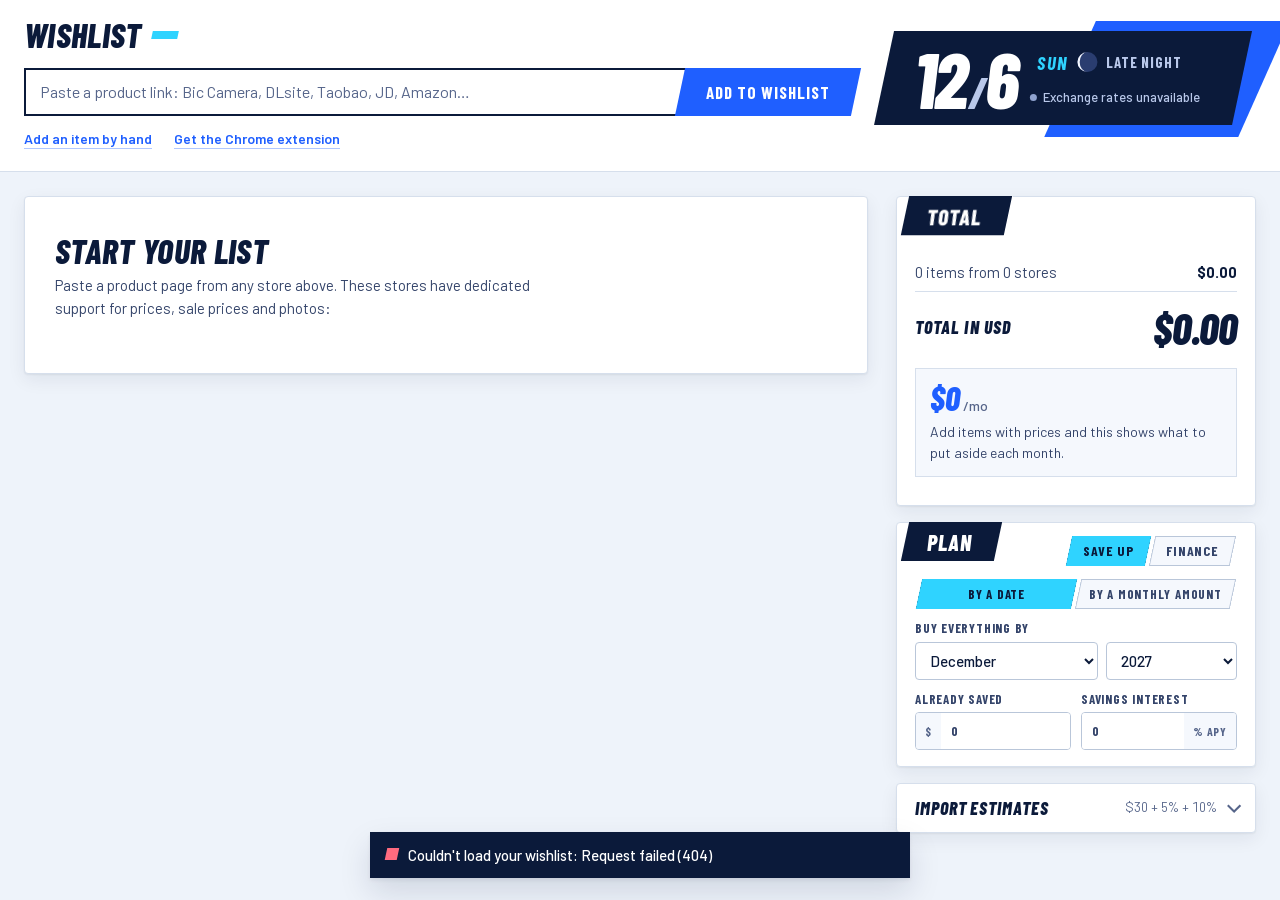
==== commit 07693c80: "Make the Mac app click-and-open for anyone - Drag-to-Applications installer (.dmg) with a guided bac" ====
--- a/public/index.html
+++ b/public/index.html
@@ -22,17 +22,7 @@
         </form>
         <div class="head-links">
           <button type="button" class="head-link" id="addManual">Add an item by hand</button>
-          <details class="bm" id="bmTip">
-            <summary class="head-link">Bookmark button for stores that block lookups</summary>
-            <div class="bm-body">
-              <p>The Wishlist Chrome extension is the easiest way to add from any store (see the README). If you'd rather not install it, drag this button to your bookmarks bar and click it on any product page:</p>
-              <a class="bm-button" id="bookmarklet" href="#" title="Drag to your bookmarks bar">
-                <svg viewBox="0 0 24 24" aria-hidden="true"><path d="M12 5v14M5 12h14"/></svg>
-                Add to Wishlist
-              </a>
-              <p class="bm-note">It sends the page you're looking at, as your browser shows it, to this app while it's running.</p>
-            </div>
-          </details>
+          <button type="button" class="head-link" id="extGuideBtn">Get the Chrome extension</button>
         </div>
       </div>
       <div class="cal-stack">
@@ -182,6 +172,43 @@
       </footer>
     </form>
   </dialog>
+  <dialog id="extGuide" class="editor guide" aria-labelledby="guideTitle">
+    <header class="editor-head">
+      <h2><span id="guideTitle">Get the Chrome extension</span></h2>
+      <button type="button" class="icon-btn" data-close aria-label="Close">
+        <svg viewBox="0 0 24 24"><path d="M6 6l12 12M18 6 6 18"/></svg>
+      </button>
+    </header>
+    <div class="guide-body">
+      <p class="guide-lead">With the extension, you can add a product from any store with one click, even stores like Bic Camera or Taobao. It takes about a minute to set up, once.</p>
+      <p class="guide-status" id="guideStatus"></p>
+      <ol class="steps">
+        <li>
+          <div><b>Get the extension folder.</b> A folder called <i>Chrome Extension</i> will appear on your screen. Leave it where it is.</div>
+          <button type="button" class="btn btn-go" id="extFolderBtn"><span>Show the folder</span></button>
+        </li>
+        <li>
+          <div><b>Open Chrome's extension page.</b></div>
+          <button type="button" class="btn btn-go" id="extChromeBtn"><span>Open in Chrome</span></button>
+        </li>
+        <li><div>On that page, turn on <b>Developer mode</b> with the switch in the top-right corner.</div></li>
+        <li><div>Click <b>Load unpacked</b> (top-left), then pick the <i>Chrome Extension</i> folder from step 1 and click <b>Select</b>.</div></li>
+        <li><div>Click the puzzle-piece icon at the top-right of Chrome, then the pin next to <b>Wishlist</b>, so its icon stays on your toolbar.</div></li>
+      </ol>
+      <p class="guide-done"><b>That's it.</b> Now, on any product page, click the Wishlist icon in Chrome and press <b>Add to my wishlist</b>. Keep this Wishlist app open while you do.</p>
+      <details class="bm" id="bmTip">
+        <summary>Can't install extensions? Use the bookmark button instead</summary>
+        <div class="bm-body">
+          <p>Drag this button to your bookmarks bar, then click it on any product page:</p>
+          <a class="bm-button" id="bookmarklet" href="#" title="Drag to your bookmarks bar">
+            <svg viewBox="0 0 24 24" aria-hidden="true"><path d="M12 5v14M5 12h14"/></svg>
+            Add to Wishlist
+          </a>
+          <p class="bm-note">It sends the page you're looking at to this app while it's open.</p>
+        </div>
+      </details>
+    </div>
+  </dialog>
   <datalist id="categoryList"></datalist>
   <div class="toasts" id="toasts" aria-live="polite"></div>
 
--- a/public/styles.css
+++ b/public/styles.css
@@ -342,6 +342,19 @@
 .editor-fields .span2 { grid-column: span 2; }
 .editor-error { margin: 0 20px; color: var(--danger); font-weight: 700; }
 .editor-foot { display: flex; justify-content: flex-end; gap: 12px; padding: 14px 24px; border-top: 1px solid var(--line); background: var(--panel-2); }
+
+/* ---------- extension guide ---------- */
+.guide { width: min(640px, calc(100vw - 32px)); }
+.guide-body { padding: 18px 24px 22px; }
+.guide-lead { margin: 0 0 12px; color: var(--ink-2); font-size: 16px; }
+.guide-status { margin: 0 0 14px; padding: 9px 12px; background: var(--panel-2); border: 1px solid var(--line); font-weight: 600; }
+.guide-status.ok { background: var(--cyan-tint); border-color: var(--cyan-line); }
+.steps { list-style: none; margin: 0; padding: 0; counter-reset: step; display: grid; gap: 12px; }
+.steps li { counter-increment: step; display: grid; grid-template-columns: 40px minmax(0, 1fr); gap: 4px 14px; align-items: center; padding: 12px 0; border-bottom: 1px solid var(--line); font-size: 16px; line-height: 1.45; }
+.steps li::before { content: counter(step); grid-row: span 2; align-self: start; display: grid; place-items: center; width: 34px; height: 34px; background: var(--navy); color: #fff; font: italic 800 22px/1 var(--display); transform: skewX(var(--slant)); }
+.steps li .btn { grid-column: 2; justify-self: start; margin: 6px 0 0 6px; }
+.guide-done { margin: 16px 0 14px; font-size: 16px; color: var(--ink-2); }
+.guide .bm summary { cursor: pointer; color: var(--blue); font-weight: 600; }
 
 /* ---------- toasts ---------- */
 .toasts { position: fixed; left: 50%; bottom: 22px; transform: translateX(-50%); z-index: 60; display: grid; gap: 8px; width: min(540px, calc(100vw - 32px)); }
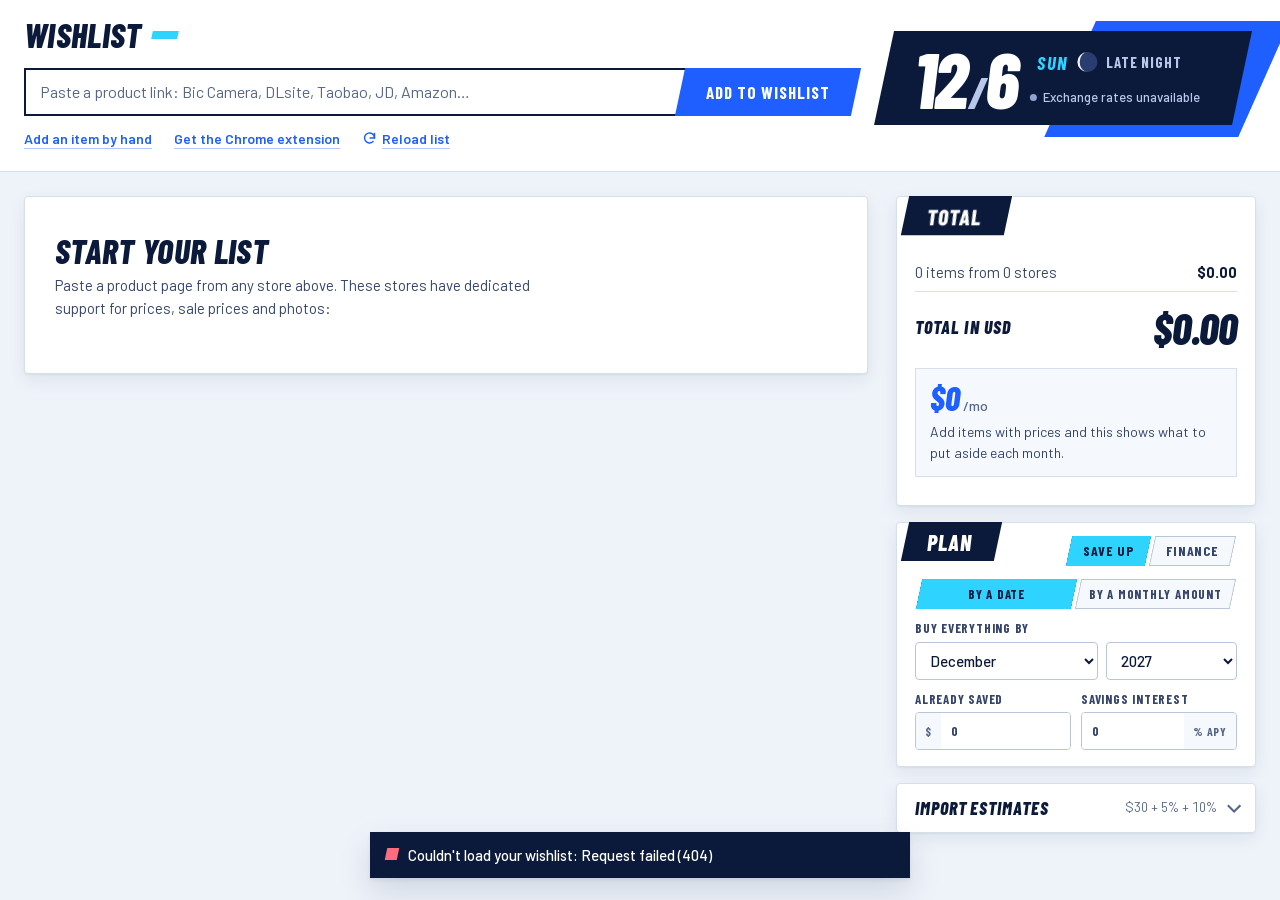
==== commit 85a979b4: "Keep the app's list in sync without reopening it - Items added from the Chrome extension (or elsewhe" ====
--- a/public/index.html
+++ b/public/index.html
@@ -23,6 +23,10 @@
         <div class="head-links">
           <button type="button" class="head-link" id="addManual">Add an item by hand</button>
           <button type="button" class="head-link" id="extGuideBtn">Get the Chrome extension</button>
+          <button type="button" class="head-link reload" id="reloadList" title="Reload list (⌘R / Ctrl+R)">
+            <svg viewBox="0 0 24 24" aria-hidden="true"><path d="M20 11a8 8 0 1 0-2.3 5.7"/><path d="M20 4v7h-7"/></svg>
+            Reload list
+          </button>
         </div>
       </div>
       <div class="cal-stack">
--- a/public/styles.css
+++ b/public/styles.css
@@ -96,6 +96,9 @@
 .head-links { display: flex; flex-wrap: wrap; align-items: flex-start; gap: 6px 22px; margin-top: 10px; }
 .head-link { background: none; border: 0; padding: 2px 0; color: var(--blue); font-weight: 600; font-size: 14px; cursor: pointer; text-decoration: underline; text-decoration-color: rgba(31, 95, 255, .35); text-underline-offset: 4px; list-style: none; }
 .head-link:hover { text-decoration-color: var(--blue); }
+.head-link.reload { display: inline-flex; align-items: center; gap: 5px; }
+.head-link.reload svg { width: 15px; height: 15px; stroke-width: 2.4; }
+.head-link.reload.busy svg { animation: spin .8s linear infinite; }
 .bm summary::-webkit-details-marker { display: none; }
 .bm-body { margin-top: 10px; max-width: 640px; padding: 14px 16px; background: var(--panel-2); border: 1px solid var(--line); font-size: 14px; color: var(--ink-2); }
 .bm-body p { margin: 0 0 12px; }
